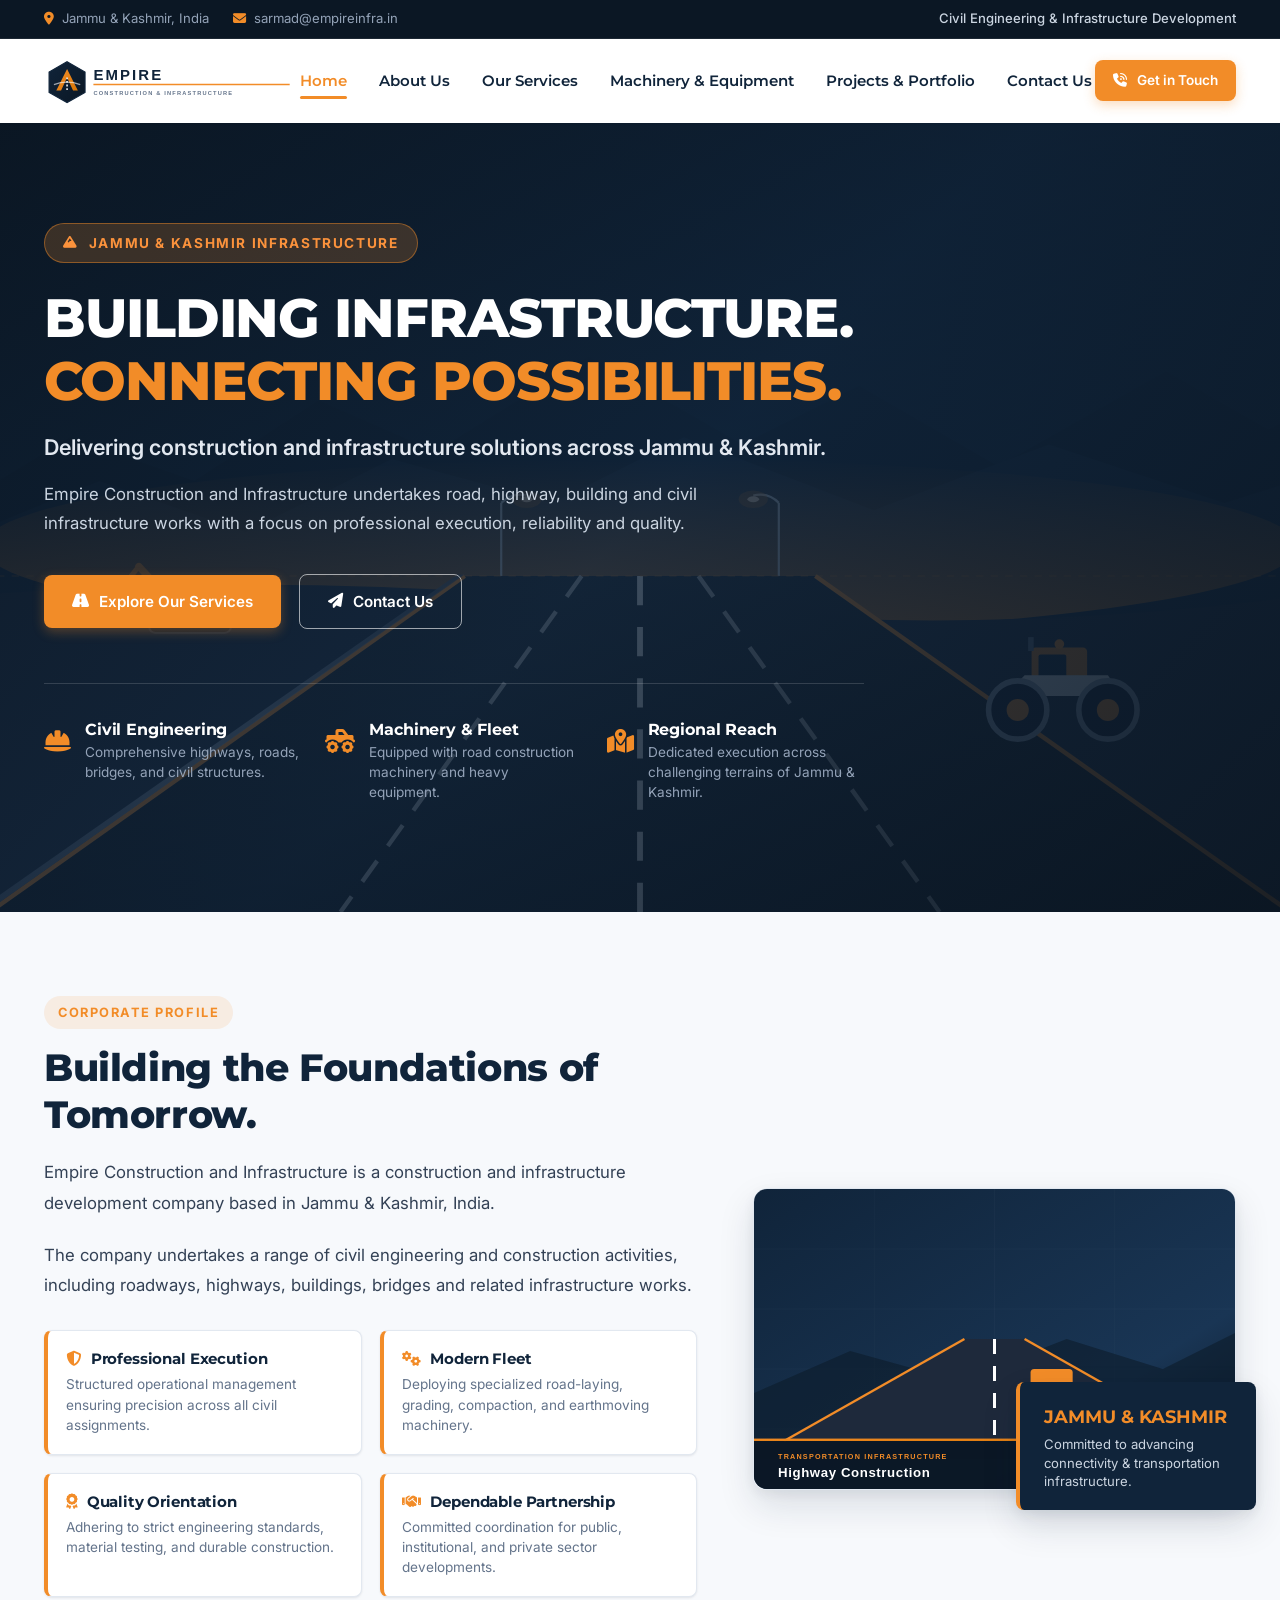
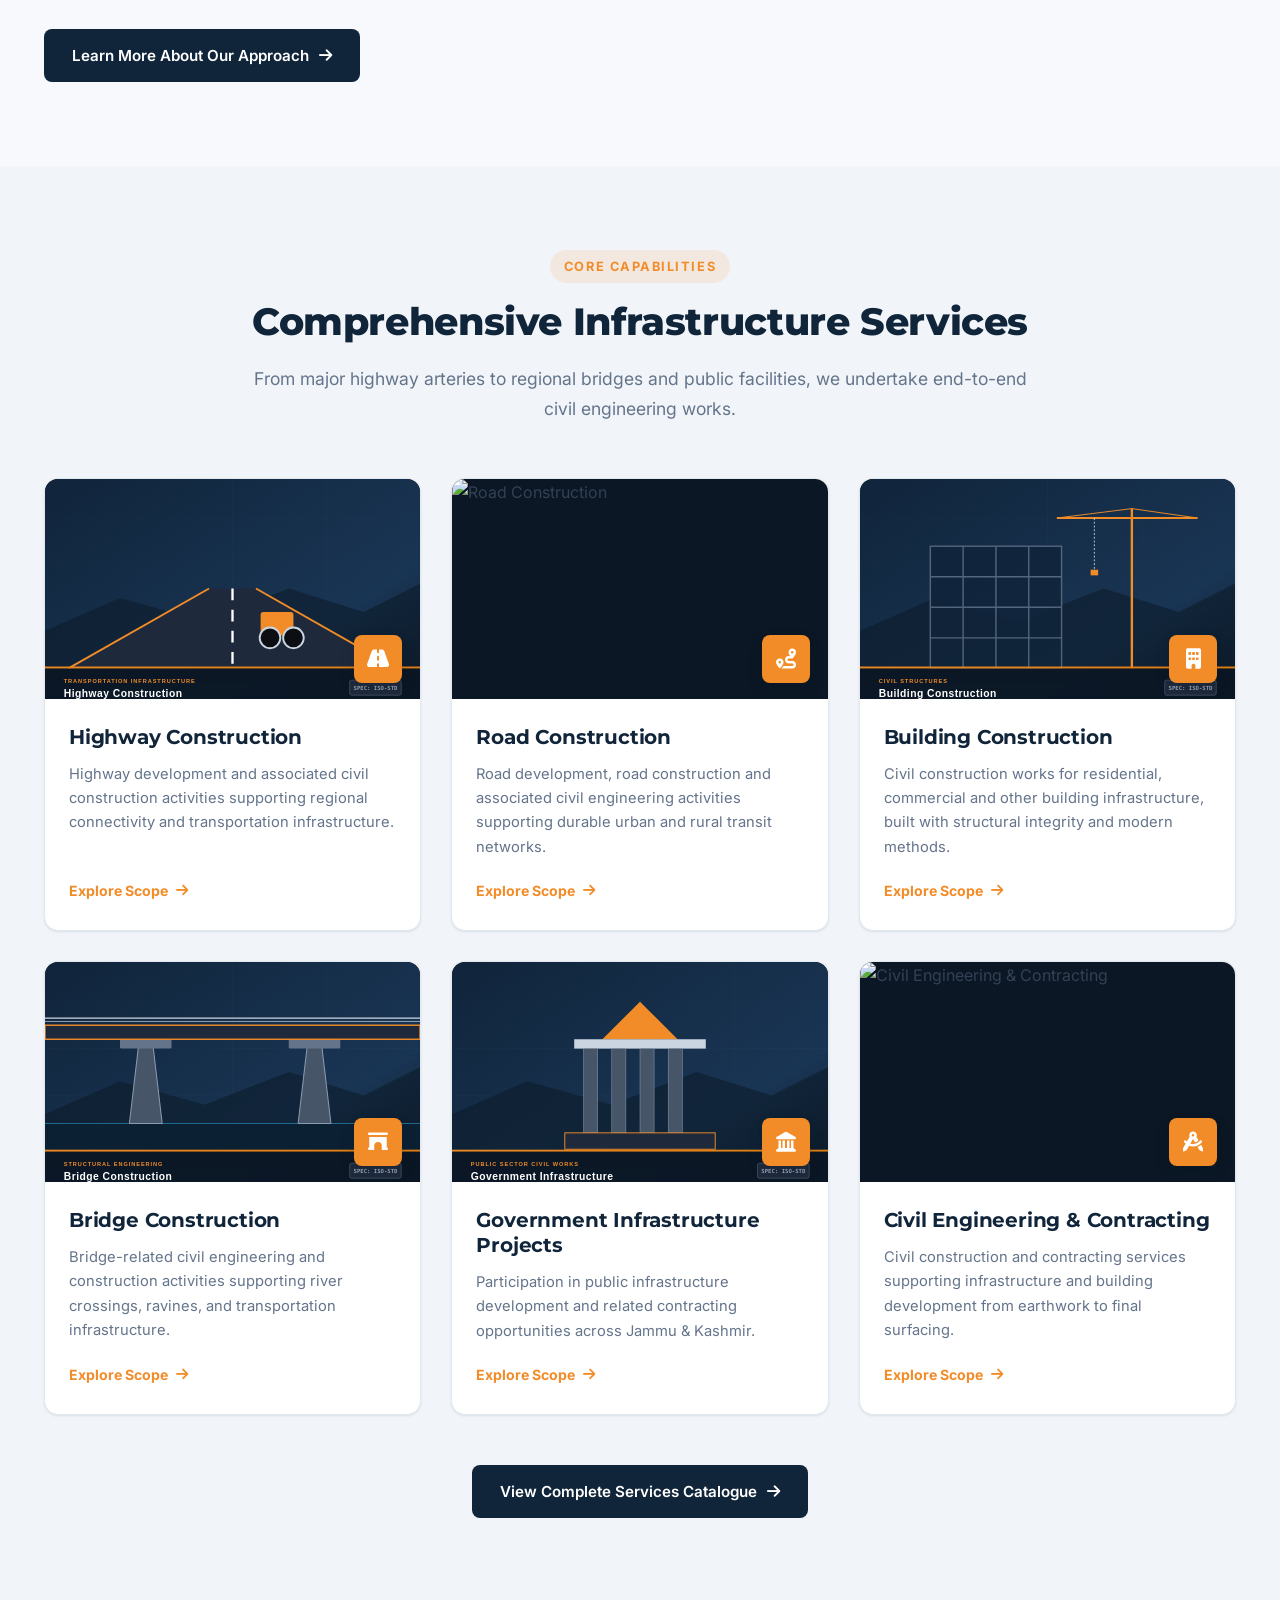
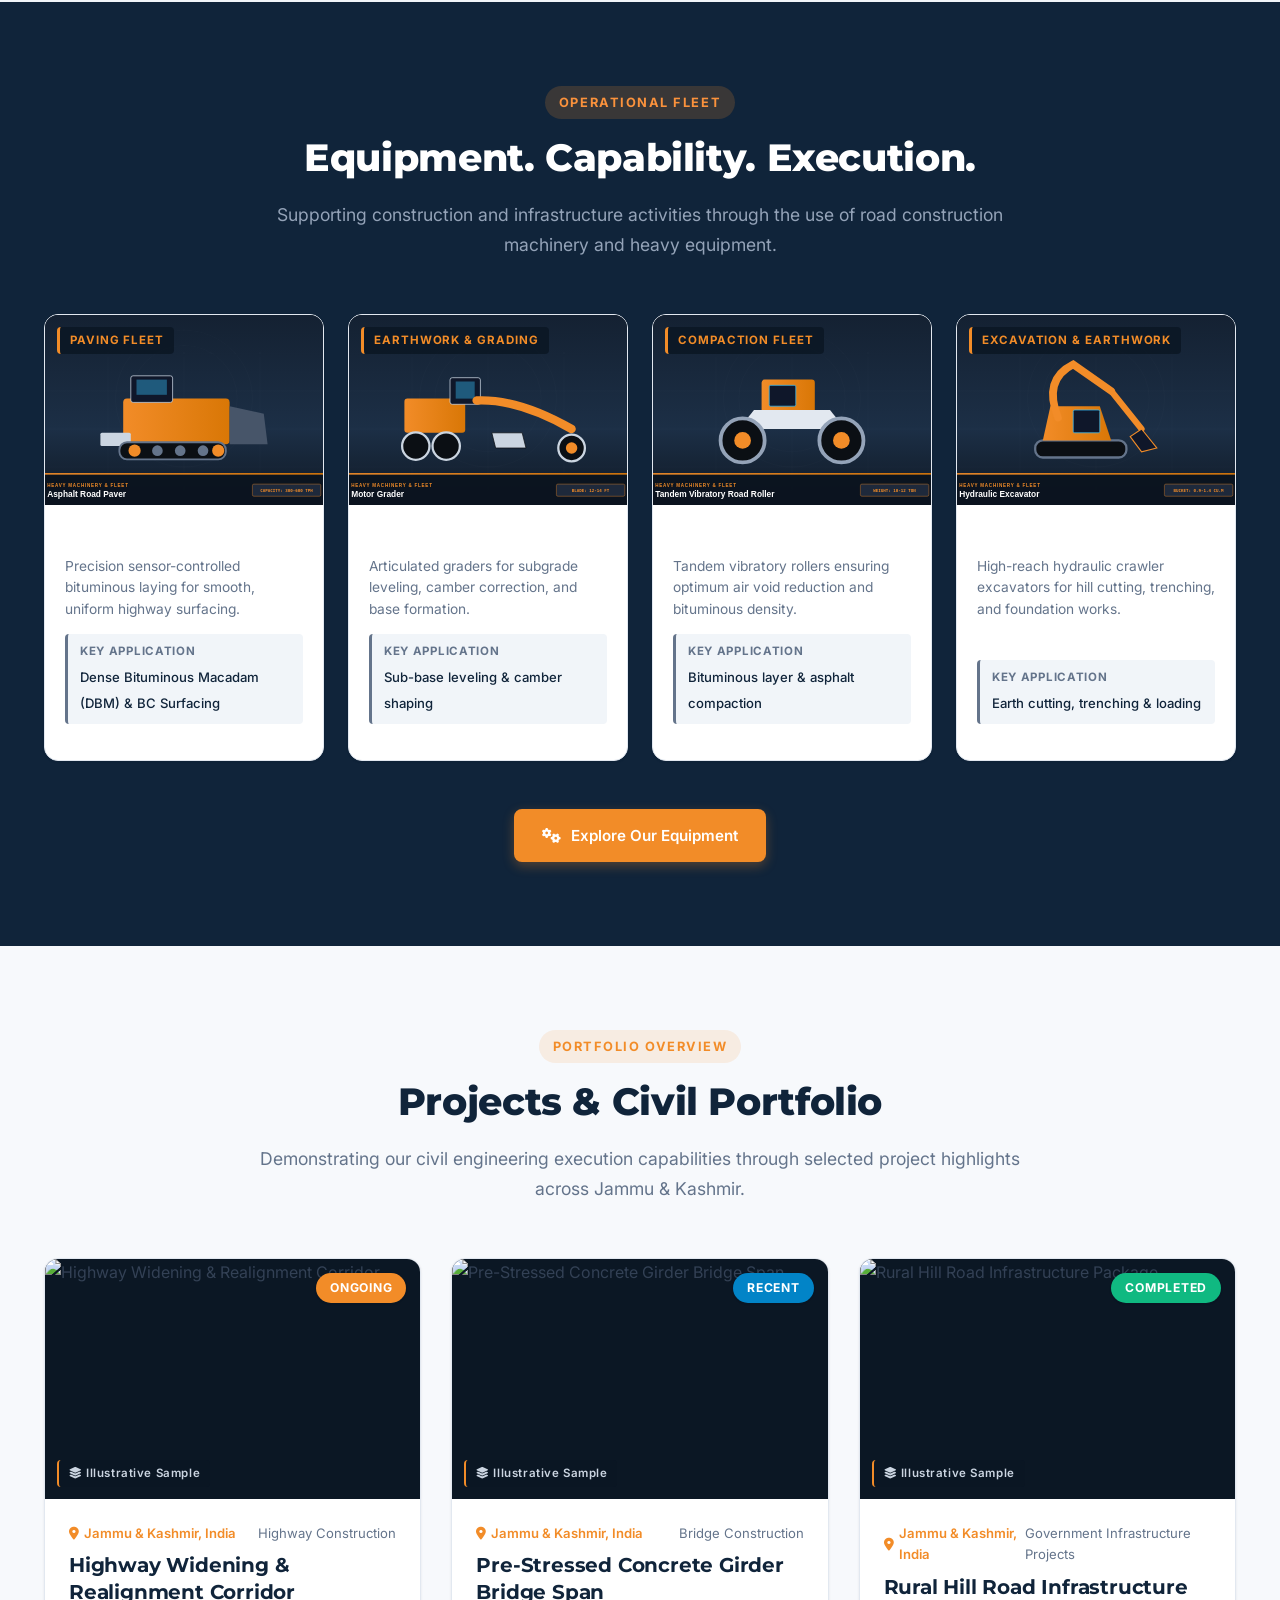
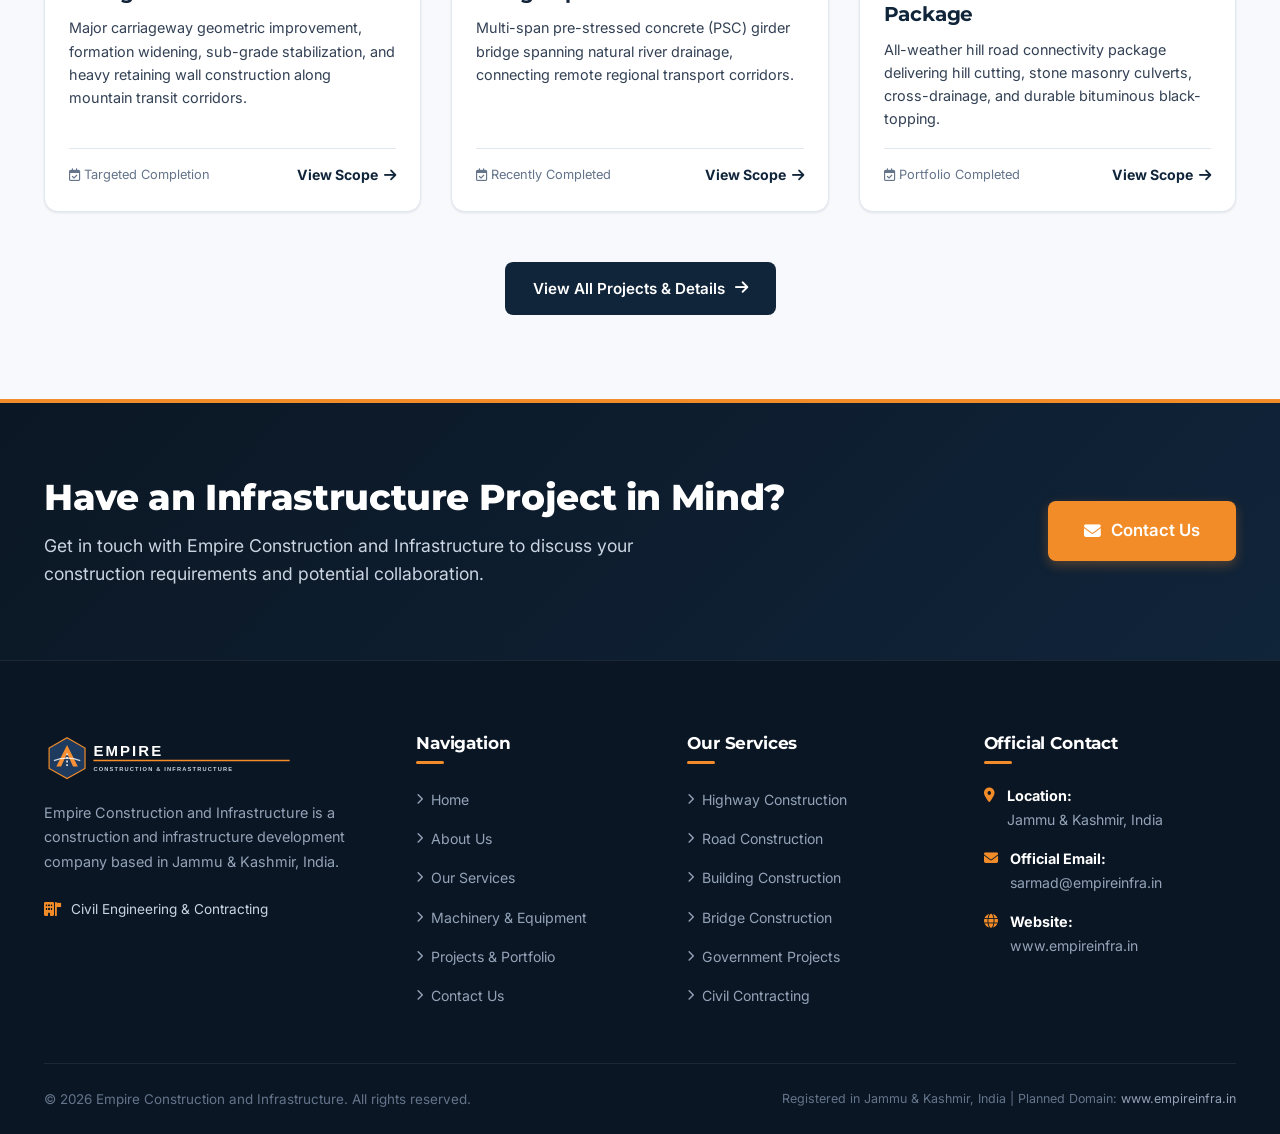
==== index.html @ 5c49844c "Initial commit: Production-ready corporate website for Empire Construction and Infrastructure" ====
<!DOCTYPE html>
<html lang="en">
<head>
  <meta charset="UTF-8">
  <meta name="viewport" content="width=device-width, initial-scale=1.0">
  <meta http-equiv="X-UA-Compatible" content="ie=edge">
  
  <title>Empire Construction and Infrastructure | Jammu &amp; Kashmir, India</title>
  <meta name="description" content="Empire Construction and Infrastructure undertakes road, highway, building, bridge and civil infrastructure works across Jammu & Kashmir with a focus on professional execution, reliability and quality.">
  <meta name="keywords" content="Empire Construction and Infrastructure, highway construction Jammu Kashmir, road construction, bridge construction, heavy equipment, civil engineering India, sarmad@empireinfra.in">
  <meta name="author" content="Empire Construction and Infrastructure">
  <meta name="robots" content="index, follow">

  <!-- Open Graph / Meta -->
  <meta property="og:type" content="website">
  <meta property="og:title" content="Empire Construction and Infrastructure | Building Infrastructure. Connecting Possibilities.">
  <meta property="og:description" content="Delivering construction and infrastructure solutions across Jammu & Kashmir. Highways, roads, bridges, buildings, and civil engineering.">
  <meta property="og:image" content="assets/images/logo/logo-primary.svg">
  <meta property="og:url" content="https://www.empireinfra.in/">

  <!-- Favicon -->
  <link rel="icon" type="image/svg+xml" href="assets/images/logo/favicon.svg">

  <!-- Google Fonts: Inter & Montserrat -->
  <link rel="preconnect" href="https://fonts.googleapis.com">
  <link rel="preconnect" href="https://fonts.gstatic.com" crossorigin>
  <link href="https://fonts.googleapis.com/css2?family=Inter:wght@400;500;600;700&family=Montserrat:wght@600;700;800;900&display=swap" rel="stylesheet">

  <!-- Font Awesome Icons -->
  <link rel="stylesheet" href="https://cdnjs.cloudflare.com/ajax/libs/font-awesome/6.5.1/css/all.min.css" integrity="sha512-DTOQO9RWCH3ppGqcWaEA1BIZOC6xxalwEsw9c2QQeAIftl+Vegovlnee1c9QX4TctnWMn13TZye+giMm8e2LwA==" crossorigin="anonymous" referrerpolicy="no-referrer" />

  <!-- Main Stylesheet -->
  <link rel="stylesheet" href="assets/css/style.css">
</head>
<body>

  <!-- Accessibility Skip Link -->
  <a href="#main-content" class="skip-link">Skip to main content</a>

  <!-- TOP INFORMATION BAR -->
  <div class="top-bar">
    <div class="container top-bar-content">
      <div class="top-bar-info">
        <div class="top-bar-item">
          <i class="fa-solid fa-location-dot"></i>
          <span>Jammu &amp; Kashmir, India</span>
        </div>
        <div class="top-bar-item">
          <i class="fa-solid fa-envelope"></i>
          <a href="mailto:sarmad@empireinfra.in">sarmad@empireinfra.in</a>
        </div>
      </div>
      <div class="top-bar-region">
        <span>Civil Engineering &amp; Infrastructure Development</span>
      </div>
    </div>
  </div>

  <!-- SITE HEADER / STICKY NAVBAR -->
  <header class="site-header">
    <div class="container navbar">
      <!-- Brand Logo -->
      <a href="index.html" class="brand-link" aria-label="Empire Construction and Infrastructure Homepage">
        <img src="assets/images/logo/logo-primary.svg" alt="Empire Construction and Infrastructure Logo" class="brand-logo" width="240" height="48">
      </a>

      <!-- Desktop Navigation Menu -->
      <nav class="nav-links" aria-label="Primary Navigation">
        <a href="index.html" class="nav-link active">Home</a>
        <a href="about.html" class="nav-link">About Us</a>
        <a href="services.html" class="nav-link">Our Services</a>
        <a href="machinery.html" class="nav-link">Machinery &amp; Equipment</a>
        <a href="projects.html" class="nav-link">Projects &amp; Portfolio</a>
        <a href="contact.html" class="nav-link">Contact Us</a>
      </nav>

      <!-- Desktop CTA Button -->
      <div class="nav-cta">
        <a href="contact.html" class="btn btn-primary btn-sm">
          <i class="fa-solid fa-phone-volume"></i> Get in Touch
        </a>
      </div>

      <!-- Mobile Hamburger Button -->
      <button class="mobile-nav-toggle" aria-label="Toggle navigation menu" aria-expanded="false">
        <span></span>
        <span></span>
        <span></span>
      </button>
    </div>
  </header>

  <!-- MOBILE NAVIGATION DRAWER -->
  <div class="mobile-nav-backdrop"></div>
  <aside class="mobile-nav" aria-label="Mobile Navigation">
    <div>
      <div style="margin-bottom: 24px;">
        <img src="assets/images/logo/logo-primary.svg" alt="Empire Construction Logo" style="height: 42px; width: auto;">
      </div>
      <nav class="mobile-nav-links">
        <a href="index.html" class="mobile-nav-link active">Home</a>
        <a href="about.html" class="mobile-nav-link">About Us</a>
        <a href="services.html" class="mobile-nav-link">Our Services</a>
        <a href="machinery.html" class="mobile-nav-link">Machinery &amp; Equipment</a>
        <a href="projects.html" class="mobile-nav-link">Projects &amp; Portfolio</a>
        <a href="contact.html" class="mobile-nav-link">Contact Us</a>
      </nav>
    </div>
    <div>
      <div style="font-size: 0.88rem; color: #64748B; margin-bottom: 16px;">
        <i class="fa-solid fa-location-dot" style="color: #F28C28; margin-right: 6px;"></i> Jammu &amp; Kashmir, India<br>
        <i class="fa-solid fa-envelope" style="color: #F28C28; margin-right: 6px; margin-top: 6px;"></i> <a href="mailto:sarmad@empireinfra.in" style="color: #10243A; font-weight: 600;">sarmad@empireinfra.in</a>
      </div>
      <a href="contact.html" class="btn btn-primary" style="width: 100%;">Contact Us</a>
    </div>
  </aside>

  <!-- MAIN CONTENT AREA -->
  <main id="main-content">

    <!-- HERO SECTION -->
    <section class="hero" aria-label="Introduction Banner">
      <div class="hero-overlay"></div>
      <div class="container">
        <div class="hero-content fade-in-up">
          <div class="hero-badge">
            <i class="fa-solid fa-mountain"></i> Jammu &amp; Kashmir Infrastructure
          </div>
          <h1 class="hero-title">
            BUILDING INFRASTRUCTURE.
            <span>CONNECTING POSSIBILITIES.</span>
          </h1>
          <p class="hero-subheading">
            Delivering construction and infrastructure solutions across Jammu &amp; Kashmir.
          </p>
          <p class="hero-text">
            Empire Construction and Infrastructure undertakes road, highway, building and civil infrastructure works with a focus on professional execution, reliability and quality.
          </p>
          <div class="hero-actions">
            <a href="services.html" class="btn btn-primary">
              <i class="fa-solid fa-road"></i> Explore Our Services
            </a>
            <a href="contact.html" class="btn btn-secondary">
              <i class="fa-solid fa-paper-plane"></i> Contact Us
            </a>
          </div>

          <!-- Hero Highlights Bar -->
          <div class="hero-features">
            <div class="hero-feature-item">
              <div class="hero-feature-icon">
                <i class="fa-solid fa-helmet-safety"></i>
              </div>
              <div class="hero-feature-text">
                <h4>Civil Engineering</h4>
                <p>Comprehensive highways, roads, bridges, and civil structures.</p>
              </div>
            </div>
            <div class="hero-feature-item">
              <div class="hero-feature-icon">
                <i class="fa-solid fa-truck-monster"></i>
              </div>
              <div class="hero-feature-text">
                <h4>Machinery &amp; Fleet</h4>
                <p>Equipped with road construction machinery and heavy equipment.</p>
              </div>
            </div>
            <div class="hero-feature-item">
              <div class="hero-feature-icon">
                <i class="fa-solid fa-map-location-dot"></i>
              </div>
              <div class="hero-feature-text">
                <h4>Regional Reach</h4>
                <p>Dedicated execution across challenging terrains of Jammu &amp; Kashmir.</p>
              </div>
            </div>
          </div>
        </div>
      </div>
    </section>

    <!-- COMPANY INTRODUCTION -->
    <section class="section">
      <div class="container">
        <div class="intro-grid">
          <div class="intro-text-block fade-in-up">
            <span class="badge-tag">Corporate Profile</span>
            <h2 class="section-title">Building the Foundations of Tomorrow.</h2>
            <p>
              Empire Construction and Infrastructure is a construction and infrastructure development company based in Jammu &amp; Kashmir, India.
            </p>
            <p>
              The company undertakes a range of civil engineering and construction activities, including roadways, highways, buildings, bridges and related infrastructure works.
            </p>

            <div class="intro-highlights">
              <div class="intro-highlight-card">
                <h4><i class="fa-solid fa-shield-halved" style="color: #F28C28; margin-right: 6px;"></i> Professional Execution</h4>
                <p>Structured operational management ensuring precision across all civil assignments.</p>
              </div>
              <div class="intro-highlight-card">
                <h4><i class="fa-solid fa-gears" style="color: #F28C28; margin-right: 6px;"></i> Modern Fleet</h4>
                <p>Deploying specialized road-laying, grading, compaction, and earthmoving machinery.</p>
              </div>
              <div class="intro-highlight-card">
                <h4><i class="fa-solid fa-award" style="color: #F28C28; margin-right: 6px;"></i> Quality Orientation</h4>
                <p>Adhering to strict engineering standards, material testing, and durable construction.</p>
              </div>
              <div class="intro-highlight-card">
                <h4><i class="fa-solid fa-handshake" style="color: #F28C28; margin-right: 6px;"></i> Dependable Partnership</h4>
                <p>Committed coordination for public, institutional, and private sector developments.</p>
              </div>
            </div>

            <div style="margin-top: 32px;">
              <a href="about.html" class="btn btn-navy">
                Learn More About Our Approach <i class="fa-solid fa-arrow-right"></i>
              </a>
            </div>
          </div>

          <div class="intro-visual fade-in-up">
            <img src="assets/images/services/highway-construction.svg" alt="Highway Infrastructure Jammu & Kashmir" class="intro-visual-img">
            <div class="intro-badge-float">
              <strong>JAMMU &amp; KASHMIR</strong>
              <span>Committed to advancing connectivity &amp; transportation infrastructure.</span>
            </div>
          </div>
        </div>
      </div>
    </section>

    <!-- CORE SERVICES OVERVIEW -->
    <section class="section section-alt">
      <div class="container">
        <div class="section-header fade-in-up">
          <span class="badge-tag">Core Capabilities</span>
          <h2 class="section-title">Comprehensive Infrastructure Services</h2>
          <p class="section-subtitle">
            From major highway arteries to regional bridges and public facilities, we undertake end-to-end civil engineering works.
          </p>
        </div>

        <div class="services-grid">
          <!-- Service 1: Highway Construction -->
          <article class="service-card fade-in-up">
            <div class="service-card-media">
              <img src="assets/images/services/highway-construction.svg" alt="Highway Construction" loading="lazy">
              <div class="service-card-icon">
                <i class="fa-solid fa-road"></i>
              </div>
            </div>
            <div class="service-card-body">
              <h3 class="service-card-title">Highway Construction</h3>
              <p class="service-card-desc">
                Highway development and associated civil construction activities supporting regional connectivity and transportation infrastructure.
              </p>
              <a href="services.html#highway" class="service-card-link">
                Explore Scope <i class="fa-solid fa-arrow-right"></i>
              </a>
            </div>
          </article>

          <!-- Service 2: Road Construction -->
          <article class="service-card fade-in-up">
            <div class="service-card-media">
              <img src="assets/images/services/road-construction.svg" alt="Road Construction" loading="lazy">
              <div class="service-card-icon">
                <i class="fa-solid fa-route"></i>
              </div>
            </div>
            <div class="service-card-body">
              <h3 class="service-card-title">Road Construction</h3>
              <p class="service-card-desc">
                Road development, road construction and associated civil engineering activities supporting durable urban and rural transit networks.
              </p>
              <a href="services.html#roads" class="service-card-link">
                Explore Scope <i class="fa-solid fa-arrow-right"></i>
              </a>
            </div>
          </article>

          <!-- Service 3: Building Construction -->
          <article class="service-card fade-in-up">
            <div class="service-card-media">
              <img src="assets/images/services/building-construction.svg" alt="Building Construction" loading="lazy">
              <div class="service-card-icon">
                <i class="fa-solid fa-building"></i>
              </div>
            </div>
            <div class="service-card-body">
              <h3 class="service-card-title">Building Construction</h3>
              <p class="service-card-desc">
                Civil construction works for residential, commercial and other building infrastructure, built with structural integrity and modern methods.
              </p>
              <a href="services.html#building" class="service-card-link">
                Explore Scope <i class="fa-solid fa-arrow-right"></i>
              </a>
            </div>
          </article>

          <!-- Service 4: Bridge Construction -->
          <article class="service-card fade-in-up">
            <div class="service-card-media">
              <img src="assets/images/services/bridge-construction.svg" alt="Bridge Construction" loading="lazy">
              <div class="service-card-icon">
                <i class="fa-solid fa-archway"></i>
              </div>
            </div>
            <div class="service-card-body">
              <h3 class="service-card-title">Bridge Construction</h3>
              <p class="service-card-desc">
                Bridge-related civil engineering and construction activities supporting river crossings, ravines, and transportation infrastructure.
              </p>
              <a href="services.html#bridge" class="service-card-link">
                Explore Scope <i class="fa-solid fa-arrow-right"></i>
              </a>
            </div>
          </article>

          <!-- Service 5: Government Infrastructure Projects -->
          <article class="service-card fade-in-up">
            <div class="service-card-media">
              <img src="assets/images/services/govt-infrastructure.svg" alt="Government Infrastructure Projects" loading="lazy">
              <div class="service-card-icon">
                <i class="fa-solid fa-landmark"></i>
              </div>
            </div>
            <div class="service-card-body">
              <h3 class="service-card-title">Government Infrastructure Projects</h3>
              <p class="service-card-desc">
                Participation in public infrastructure development and related contracting opportunities across Jammu &amp; Kashmir.
              </p>
              <a href="services.html#govt" class="service-card-link">
                Explore Scope <i class="fa-solid fa-arrow-right"></i>
              </a>
            </div>
          </article>

          <!-- Service 6: Civil Engineering & Contracting -->
          <article class="service-card fade-in-up">
            <div class="service-card-media">
              <img src="assets/images/services/civil-contracting.svg" alt="Civil Engineering & Contracting" loading="lazy">
              <div class="service-card-icon">
                <i class="fa-solid fa-compass-drafting"></i>
              </div>
            </div>
            <div class="service-card-body">
              <h3 class="service-card-title">Civil Engineering &amp; Contracting</h3>
              <p class="service-card-desc">
                Civil construction and contracting services supporting infrastructure and building development from earthwork to final surfacing.
              </p>
              <a href="services.html#contracting" class="service-card-link">
                Explore Scope <i class="fa-solid fa-arrow-right"></i>
              </a>
            </div>
          </article>
        </div>

        <div style="text-align: center; margin-top: 50px;" class="fade-in-up">
          <a href="services.html" class="btn btn-navy">
            View Complete Services Catalogue <i class="fa-solid fa-arrow-right"></i>
          </a>
        </div>
      </div>
    </section>

    <!-- MACHINERY HIGHLIGHT -->
    <section class="section section-dark">
      <div class="container">
        <div class="section-header fade-in-up">
          <span class="badge-tag">Operational Fleet</span>
          <h2 class="section-title">Equipment. Capability. Execution.</h2>
          <p class="section-subtitle">
            Supporting construction and infrastructure activities through the use of road construction machinery and heavy equipment.
          </p>
        </div>

        <div class="machinery-grid">
          <!-- Item 1: Pavers -->
          <div class="machinery-card fade-in-up">
            <div class="machinery-card-media">
              <img src="assets/images/machinery/asphalt-paver.svg" alt="Asphalt Road Paver" loading="lazy">
              <span class="machinery-card-tag">Paving Fleet</span>
            </div>
            <div class="machinery-card-body">
              <h3 class="machinery-card-title">Asphalt Road Pavers</h3>
              <p class="machinery-card-desc">Precision sensor-controlled bituminous laying for smooth, uniform highway surfacing.</p>
              <div class="machinery-card-purpose">
                <small>Key Application</small>
                <span>Dense Bituminous Macadam (DBM) &amp; BC Surfacing</span>
              </div>
            </div>
          </div>

          <!-- Item 2: Motor Graders -->
          <div class="machinery-card fade-in-up">
            <div class="machinery-card-media">
              <img src="assets/images/machinery/motor-grader.svg" alt="Motor Grader" loading="lazy">
              <span class="machinery-card-tag">Earthwork &amp; Grading</span>
            </div>
            <div class="machinery-card-body">
              <h3 class="machinery-card-title">Motor Graders</h3>
              <p class="machinery-card-desc">Articulated graders for subgrade leveling, camber correction, and base formation.</p>
              <div class="machinery-card-purpose">
                <small>Key Application</small>
                <span>Sub-base leveling &amp; camber shaping</span>
              </div>
            </div>
          </div>

          <!-- Item 3: Road Rollers -->
          <div class="machinery-card fade-in-up">
            <div class="machinery-card-media">
              <img src="assets/images/machinery/road-roller.svg" alt="Road Roller" loading="lazy">
              <span class="machinery-card-tag">Compaction Fleet</span>
            </div>
            <div class="machinery-card-body">
              <h3 class="machinery-card-title">Road Rollers</h3>
              <p class="machinery-card-desc">Tandem vibratory rollers ensuring optimum air void reduction and bituminous density.</p>
              <div class="machinery-card-purpose">
                <small>Key Application</small>
                <span>Bituminous layer &amp; asphalt compaction</span>
              </div>
            </div>
          </div>

          <!-- Item 4: Excavators -->
          <div class="machinery-card fade-in-up">
            <div class="machinery-card-media">
              <img src="assets/images/machinery/excavator.svg" alt="Hydraulic Excavator" loading="lazy">
              <span class="machinery-card-tag">Excavation &amp; Earthwork</span>
            </div>
            <div class="machinery-card-body">
              <h3 class="machinery-card-title">Excavators</h3>
              <p class="machinery-card-desc">High-reach hydraulic crawler excavators for hill cutting, trenching, and foundation works.</p>
              <div class="machinery-card-purpose">
                <small>Key Application</small>
                <span>Earth cutting, trenching &amp; loading</span>
              </div>
            </div>
          </div>
        </div>

        <div style="text-align: center; margin-top: 48px;" class="fade-in-up">
          <a href="machinery.html" class="btn btn-primary">
            <i class="fa-solid fa-gears"></i> Explore Our Equipment
          </a>
        </div>
      </div>
    </section>

    <!-- PROJECTS HIGHLIGHT -->
    <section class="section">
      <div class="container">
        <div class="section-header fade-in-up">
          <span class="badge-tag">Portfolio Overview</span>
          <h2 class="section-title">Projects &amp; Civil Portfolio</h2>
          <p class="section-subtitle">
            Demonstrating our civil engineering execution capabilities through selected project highlights across Jammu &amp; Kashmir.
          </p>
        </div>

        <!-- Rendered via JS from projects-data.js -->
        <div id="homeProjectsGrid" class="projects-grid">
          <!-- Fallback static items will be hydrated automatically -->
        </div>

        <div style="text-align: center; margin-top: 50px;" class="fade-in-up">
          <a href="projects.html" class="btn btn-navy">
            View All Projects &amp; Details <i class="fa-solid fa-arrow-right"></i>
          </a>
        </div>
      </div>
    </section>

    <!-- CONTACT CALL TO ACTION -->
    <section class="cta-banner" aria-label="Contact Call to Action">
      <div class="container">
        <div class="cta-banner-content fade-in-up">
          <div class="cta-banner-text">
            <h2>Have an Infrastructure Project in Mind?</h2>
            <p>
              Get in touch with Empire Construction and Infrastructure to discuss your construction requirements and potential collaboration.
            </p>
          </div>
          <div class="cta-banner-actions">
            <a href="contact.html" class="btn btn-primary" style="font-size: 1.05rem; padding: 16px 36px;">
              <i class="fa-solid fa-envelope"></i> Contact Us
            </a>
          </div>
        </div>
      </div>
    </section>

  </main>

  <!-- PROJECT MODAL CONTAINER -->
  <div id="projectModal" class="modal-overlay" role="dialog" aria-hidden="true"></div>

  <!-- SITE FOOTER -->
  <footer class="site-footer">
    <div class="container">
      <div class="footer-top">
        <!-- Brand Info -->
        <div class="footer-brand">
          <a href="index.html">
            <img src="assets/images/logo/logo-light.svg" alt="Empire Construction Logo" class="brand-logo" width="240" height="48">
          </a>
          <p>
            Empire Construction and Infrastructure is a construction and infrastructure development company based in Jammu &amp; Kashmir, India.
          </p>
          <div style="font-size: 0.85rem; color: #CBD5E1;">
            <i class="fa-solid fa-building-flag" style="color: #F28C28; margin-right: 6px;"></i> Civil Engineering &amp; Contracting
          </div>
        </div>

        <!-- Quick Navigation -->
        <div class="footer-col">
          <h4>Navigation</h4>
          <ul class="footer-links">
            <li><a href="index.html" class="footer-link"><i class="fa-solid fa-chevron-right" style="font-size: 0.7rem;"></i> Home</a></li>
            <li><a href="about.html" class="footer-link"><i class="fa-solid fa-chevron-right" style="font-size: 0.7rem;"></i> About Us</a></li>
            <li><a href="services.html" class="footer-link"><i class="fa-solid fa-chevron-right" style="font-size: 0.7rem;"></i> Our Services</a></li>
            <li><a href="machinery.html" class="footer-link"><i class="fa-solid fa-chevron-right" style="font-size: 0.7rem;"></i> Machinery &amp; Equipment</a></li>
            <li><a href="projects.html" class="footer-link"><i class="fa-solid fa-chevron-right" style="font-size: 0.7rem;"></i> Projects &amp; Portfolio</a></li>
            <li><a href="contact.html" class="footer-link"><i class="fa-solid fa-chevron-right" style="font-size: 0.7rem;"></i> Contact Us</a></li>
          </ul>
        </div>

        <!-- Services Links -->
        <div class="footer-col">
          <h4>Our Services</h4>
          <ul class="footer-links">
            <li><a href="services.html#highway" class="footer-link"><i class="fa-solid fa-chevron-right" style="font-size: 0.7rem;"></i> Highway Construction</a></li>
            <li><a href="services.html#roads" class="footer-link"><i class="fa-solid fa-chevron-right" style="font-size: 0.7rem;"></i> Road Construction</a></li>
            <li><a href="services.html#building" class="footer-link"><i class="fa-solid fa-chevron-right" style="font-size: 0.7rem;"></i> Building Construction</a></li>
            <li><a href="services.html#bridge" class="footer-link"><i class="fa-solid fa-chevron-right" style="font-size: 0.7rem;"></i> Bridge Construction</a></li>
            <li><a href="services.html#govt" class="footer-link"><i class="fa-solid fa-chevron-right" style="font-size: 0.7rem;"></i> Government Projects</a></li>
            <li><a href="services.html#contracting" class="footer-link"><i class="fa-solid fa-chevron-right" style="font-size: 0.7rem;"></i> Civil Contracting</a></li>
          </ul>
        </div>

        <!-- Contact Information -->
        <div class="footer-col">
          <h4>Official Contact</h4>
          <div class="footer-contact-item">
            <i class="fa-solid fa-location-dot"></i>
            <div>
              <strong style="display: block; color: #fff; font-size: 0.9rem;">Location:</strong>
              <span>Jammu &amp; Kashmir, India</span>
            </div>
          </div>
          <div class="footer-contact-item">
            <i class="fa-solid fa-envelope"></i>
            <div>
              <strong style="display: block; color: #fff; font-size: 0.9rem;">Official Email:</strong>
              <a href="mailto:sarmad@empireinfra.in">sarmad@empireinfra.in</a>
            </div>
          </div>
          <div class="footer-contact-item">
            <i class="fa-solid fa-globe"></i>
            <div>
              <strong style="display: block; color: #fff; font-size: 0.9rem;">Website:</strong>
              <span>www.empireinfra.in</span>
            </div>
          </div>
        </div>
      </div>

      <div class="footer-bottom">
        <div>
          &copy; <span class="current-year">2026</span> Empire Construction and Infrastructure. All rights reserved.
        </div>
        <div style="font-size: 0.78rem; color: #64748B;">
          Registered in Jammu &amp; Kashmir, India | Planned Domain: <a href="https://www.empireinfra.in">www.empireinfra.in</a>
        </div>
      </div>
    </div>
  </footer>

  <!-- Scripts -->
  <script src="assets/js/projects-data.js"></script>
  <script src="assets/js/main.js"></script>
</body>
</html>
---- assets/css/style.css ----
/* ==========================================================================
   EMPIRE CONSTRUCTION AND INFRASTRUCTURE - CORPORATE STYLESHEET
   Jammu & Kashmir, India | Official: sarmad@empireinfra.in | www.empireinfra.in
   ========================================================================== */

/* --- ROOT VARIABLES --- */
:root {
  --primary: #10243A;
  --primary-dark: #0B1724;
  --primary-light: #1E3A5F;
  --accent: #F28C28;
  --accent-hover: #D97706;
  --accent-glow: rgba(242, 140, 40, 0.2);
  --accent-soft: rgba(242, 140, 40, 0.12);
  --white: #FFFFFF;
  --supporting: #64748B;
  --text-primary: #0F172A;
  --text-secondary: #334155;
  --text-muted: #64748B;
  --text-light: #94A3B8;
  --bg-body: #F7F9FC;
  --bg-card: #FFFFFF;
  --bg-alt: #F1F5F9;
  --bg-dark: #10243A;
  --bg-darker: #0A1624;
  --border-light: #E2E8F0;
  --border-dark: #1E3A5F;
  --font-heading: 'Montserrat', -apple-system, BlinkMacSystemFont, 'Segoe UI', Roboto, sans-serif;
  --font-body: 'Inter', -apple-system, BlinkMacSystemFont, 'Segoe UI', Roboto, sans-serif;
  --radius-sm: 4px;
  --radius-md: 8px;
  --radius-lg: 14px;
  --radius-xl: 20px;
  --shadow-sm: 0 1px 3px rgba(16, 36, 58, 0.06), 0 1px 2px rgba(16, 36, 58, 0.04);
  --shadow-md: 0 6px 18px rgba(16, 36, 58, 0.08), 0 2px 6px rgba(16, 36, 58, 0.04);
  --shadow-lg: 0 16px 36px rgba(16, 36, 58, 0.12), 0 4px 12px rgba(16, 36, 58, 0.06);
  --shadow-glow: 0 0 25px rgba(242, 140, 40, 0.25);
  --transition: all 0.28s cubic-bezier(0.16, 1, 0.3, 1);
  --container-width: 1240px;
  --header-height: 84px;
}

/* --- RESET & BASE STYLES --- */
*, *::before, *::after {
  box-sizing: border-box;
  margin: 0;
  padding: 0;
}

html {
  font-size: 16px;
  scroll-behavior: smooth;
  -webkit-text-size-adjust: 100%;
}

body {
  font-family: var(--font-body);
  color: var(--text-secondary);
  background-color: var(--bg-body);
  line-height: 1.65;
  font-weight: 400;
  min-height: 100vh;
  display: flex;
  flex-direction: column;
  overflow-x: hidden;
  -webkit-font-smoothing: antialiased;
}

img, svg {
  max-width: 100%;
  height: auto;
  display: block;
}

a {
  color: inherit;
  text-decoration: none;
  transition: var(--transition);
}

button, input, select, textarea {
  font: inherit;
  color: inherit;
}

button {
  background: none;
  border: none;
  cursor: pointer;
}

ul, ol {
  list-style: none;
}

/* --- ACCESSIBILITY SKIP LINK --- */
.skip-link {
  position: absolute;
  top: -60px;
  left: 20px;
  background: var(--accent);
  color: var(--white);
  padding: 10px 18px;
  font-weight: 600;
  border-radius: var(--radius-sm);
  z-index: 9999;
  transition: top 0.2s ease;
}
.skip-link:focus {
  top: 15px;
}

/* --- LAYOUT UTILITIES --- */
.container {
  width: 100%;
  max-width: var(--container-width);
  margin-left: auto;
  margin-right: auto;
  padding-left: 24px;
  padding-right: 24px;
}

.section {
  padding: 84px 0;
  position: relative;
}

.section-sm {
  padding: 56px 0;
}

.section-dark {
  background-color: var(--bg-dark);
  color: var(--white);
}

.section-alt {
  background-color: var(--bg-alt);
}

/* --- TYPOGRAPHY --- */
h1, h2, h3, h4, h5, h6 {
  font-family: var(--font-heading);
  color: var(--primary);
  line-height: 1.25;
  font-weight: 700;
  letter-spacing: -0.01em;
}

.section-dark h1,
.section-dark h2,
.section-dark h3,
.section-dark h4 {
  color: var(--white);
}

.section-header {
  text-align: center;
  max-width: 780px;
  margin: 0 auto 54px;
}

.section-header.text-left {
  text-align: left;
  margin-left: 0;
}

.badge-tag {
  display: inline-flex;
  align-items: center;
  gap: 8px;
  font-size: 0.8rem;
  font-weight: 700;
  letter-spacing: 0.12em;
  text-transform: uppercase;
  color: var(--accent);
  background: var(--accent-soft);
  padding: 6px 14px;
  border-radius: 50px;
  margin-bottom: 16px;
}

.section-dark .badge-tag {
  background: rgba(242, 140, 40, 0.18);
  color: #FB923C;
}

.section-title {
  font-size: 2.35rem;
  font-weight: 800;
  margin-bottom: 18px;
  color: var(--primary);
}

.section-dark .section-title {
  color: var(--white);
}

.section-subtitle {
  font-size: 1.1rem;
  color: var(--text-muted);
  line-height: 1.7;
}

.section-dark .section-subtitle {
  color: var(--text-light);
}

/* --- BUTTONS --- */
.btn {
  display: inline-flex;
  align-items: center;
  justify-content: center;
  gap: 10px;
  padding: 14px 28px;
  font-size: 0.95rem;
  font-weight: 600;
  border-radius: var(--radius-md);
  transition: var(--transition);
  text-align: center;
  white-space: nowrap;
}

.btn-primary {
  background-color: var(--accent);
  color: var(--white);
  box-shadow: 0 4px 12px rgba(242, 140, 40, 0.3);
}

.btn-primary:hover {
  background-color: var(--accent-hover);
  transform: translateY(-2px);
  box-shadow: 0 8px 20px rgba(242, 140, 40, 0.4);
}

.btn-secondary {
  background-color: transparent;
  color: var(--white);
  border: 1.5px solid rgba(255, 255, 255, 0.6);
}

.btn-secondary:hover {
  background-color: var(--white);
  color: var(--primary);
  border-color: var(--white);
  transform: translateY(-2px);
}

.btn-navy {
  background-color: var(--primary);
  color: var(--white);
}

.btn-navy:hover {
  background-color: var(--primary-light);
  transform: translateY(-2px);
  box-shadow: var(--shadow-md);
}

.btn-outline-navy {
  background-color: transparent;
  color: var(--primary);
  border: 1.5px solid var(--primary);
}

.btn-outline-navy:hover {
  background-color: var(--primary);
  color: var(--white);
  transform: translateY(-2px);
}

.btn-sm {
  padding: 9px 18px;
  font-size: 0.85rem;
}

/* --- HEADER & NAVIGATION --- */
.site-header {
  position: sticky;
  top: 0;
  left: 0;
  width: 100%;
  background: var(--white);
  box-shadow: var(--shadow-sm);
  z-index: 1000;
  transition: var(--transition);
}

.site-header.scrolled {
  box-shadow: var(--shadow-md);
  background: rgba(255, 255, 255, 0.98);
  backdrop-filter: blur(10px);
}

/* Top Mini Bar */
.top-bar {
  background: var(--primary-dark);
  color: var(--text-light);
  font-size: 0.82rem;
  padding: 8px 0;
  border-bottom: 1px solid rgba(255, 255, 255, 0.08);
}

.top-bar-content {
  display: flex;
  align-items: center;
  justify-content: space-between;
}

.top-bar-info {
  display: flex;
  align-items: center;
  gap: 24px;
}

.top-bar-item {
  display: inline-flex;
  align-items: center;
  gap: 8px;
}

.top-bar-item i {
  color: var(--accent);
}

.top-bar-item a:hover {
  color: var(--white);
}

.top-bar-region {
  font-weight: 500;
  color: #CBD5E1;
}

/* Main Nav Bar */
.navbar {
  height: var(--header-height);
  display: flex;
  align-items: center;
  justify-content: space-between;
}

.brand-link {
  display: flex;
  align-items: center;
  gap: 12px;
}

.brand-logo {
  height: 48px;
  width: auto;
  max-width: 260px;
  object-fit: contain;
  transition: var(--transition);
}

.nav-links {
  display: flex;
  align-items: center;
  gap: 32px;
}

.nav-link {
  font-family: var(--font-heading);
  font-size: 0.92rem;
  font-weight: 600;
  color: var(--primary);
  position: relative;
  padding: 6px 0;
  transition: var(--transition);
}

.nav-link::after {
  content: '';
  position: absolute;
  bottom: 0;
  left: 0;
  width: 0;
  height: 2.5px;
  background-color: var(--accent);
  transition: width 0.25s ease;
  border-radius: 2px;
}

.nav-link:hover,
.nav-link.active {
  color: var(--accent);
}

.nav-link.active::after,
.nav-link:hover::after {
  width: 100%;
}

.nav-cta {
  display: flex;
  align-items: center;
}

/* Mobile Toggle */
.mobile-nav-toggle {
  display: none;
  flex-direction: column;
  justify-content: space-between;
  width: 28px;
  height: 20px;
  cursor: pointer;
  z-index: 1002;
}

.mobile-nav-toggle span {
  display: block;
  height: 3px;
  width: 100%;
  background-color: var(--primary);
  border-radius: 2px;
  transition: var(--transition);
}

.mobile-nav-toggle.open span:nth-child(1) {
  transform: translateY(8.5px) rotate(45deg);
}
.mobile-nav-toggle.open span:nth-child(2) {
  opacity: 0;
}
.mobile-nav-toggle.open span:nth-child(3) {
  transform: translateY(-8.5px) rotate(-45deg);
}

/* Mobile Nav Drawer */
.mobile-nav {
  position: fixed;
  top: 0;
  right: -100%;
  width: 82%;
  max-width: 380px;
  height: 100vh;
  background: var(--white);
  box-shadow: -8px 0 30px rgba(16, 36, 58, 0.2);
  padding: 100px 32px 40px;
  display: flex;
  flex-direction: column;
  justify-content: space-between;
  transition: right 0.35s cubic-bezier(0.16, 1, 0.3, 1);
  z-index: 1001;
}

.mobile-nav.open {
  right: 0;
}

.mobile-nav-backdrop {
  position: fixed;
  top: 0;
  left: 0;
  width: 100%;
  height: 100vh;
  background: rgba(11, 23, 36, 0.6);
  backdrop-filter: blur(4px);
  z-index: 1000;
  opacity: 0;
  pointer-events: none;
  transition: opacity 0.3s ease;
}

.mobile-nav-backdrop.open {
  opacity: 1;
  pointer-events: auto;
}

.mobile-nav-links {
  display: flex;
  flex-direction: column;
  gap: 20px;
}

.mobile-nav-link {
  font-family: var(--font-heading);
  font-size: 1.15rem;
  font-weight: 700;
  color: var(--primary);
  padding-bottom: 8px;
  border-bottom: 1px solid var(--border-light);
}

.mobile-nav-link.active,
.mobile-nav-link:hover {
  color: var(--accent);
}

/* --- HERO SECTION --- */
.hero {
  position: relative;
  min-height: 86vh;
  display: flex;
  align-items: center;
  background-color: var(--primary-dark);
  background-image: url('../images/hero/hero-bg.svg');
  background-size: cover;
  background-position: center;
  background-repeat: no-repeat;
  color: var(--white);
  padding: 100px 0 110px;
  overflow: hidden;
}

.hero-overlay {
  position: absolute;
  top: 0;
  left: 0;
  width: 100%;
  height: 100%;
  background: linear-gradient(135deg, rgba(11, 23, 36, 0.88) 0%, rgba(16, 36, 58, 0.78) 50%, rgba(11, 23, 36, 0.92) 100%);
  z-index: 1;
}

.hero .container {
  position: relative;
  z-index: 2;
}

.hero-content {
  max-width: 820px;
}

.hero-badge {
  display: inline-flex;
  align-items: center;
  gap: 10px;
  background: rgba(242, 140, 40, 0.2);
  border: 1px solid rgba(242, 140, 40, 0.45);
  color: #FB923C;
  font-size: 0.85rem;
  font-weight: 700;
  letter-spacing: 0.12em;
  text-transform: uppercase;
  padding: 8px 18px;
  border-radius: 50px;
  margin-bottom: 24px;
}

.hero-title {
  font-size: 3.4rem;
  font-weight: 800;
  color: var(--white);
  line-height: 1.15;
  letter-spacing: -0.02em;
  margin-bottom: 20px;
  text-transform: uppercase;
}

.hero-title span {
  color: var(--accent);
  display: block;
}

.hero-subheading {
  font-size: 1.35rem;
  font-weight: 600;
  color: #E2E8F0;
  margin-bottom: 18px;
  line-height: 1.4;
}

.hero-text {
  font-size: 1.05rem;
  color: #CBD5E1;
  line-height: 1.7;
  margin-bottom: 36px;
  max-width: 680px;
}

.hero-actions {
  display: flex;
  align-items: center;
  gap: 18px;
  flex-wrap: wrap;
}

/* Hero Key Indicators Bar */
.hero-features {
  display: grid;
  grid-template-columns: repeat(3, 1fr);
  gap: 24px;
  margin-top: 54px;
  padding-top: 36px;
  border-top: 1px solid rgba(255, 255, 255, 0.15);
}

.hero-feature-item {
  display: flex;
  align-items: flex-start;
  gap: 14px;
}

.hero-feature-icon {
  font-size: 1.5rem;
  color: var(--accent);
  margin-top: 2px;
}

.hero-feature-text h4 {
  font-size: 0.98rem;
  font-weight: 700;
  color: var(--white);
  margin-bottom: 4px;
}

.hero-feature-text p {
  font-size: 0.85rem;
  color: #94A3B8;
  line-height: 1.45;
}

/* --- PAGE BANNER (For Inner Pages) --- */
.page-banner {
  background-color: var(--primary);
  background-image: linear-gradient(135deg, rgba(11, 23, 36, 0.95), rgba(16, 36, 58, 0.9)), url('../images/hero/hero-bg.svg');
  background-size: cover;
  background-position: center;
  color: var(--white);
  padding: 72px 0 64px;
  position: relative;
  border-bottom: 3px solid var(--accent);
}

.page-banner-content {
  max-width: 820px;
}

.page-banner-title {
  font-size: 2.75rem;
  font-weight: 800;
  color: var(--white);
  margin-bottom: 12px;
}

.breadcrumbs {
  display: flex;
  align-items: center;
  gap: 8px;
  font-size: 0.85rem;
  color: var(--text-light);
  margin-bottom: 16px;
}

.breadcrumbs a:hover {
  color: var(--accent);
}

.breadcrumbs span {
  color: var(--accent);
}

/* --- COMPANY INTRO SECTION --- */
.intro-grid {
  display: grid;
  grid-template-columns: 1.15fr 0.85fr;
  gap: 56px;
  align-items: center;
}

.intro-text-block p {
  font-size: 1.05rem;
  color: var(--text-secondary);
  line-height: 1.8;
  margin-bottom: 22px;
}

.intro-highlights {
  display: grid;
  grid-template-columns: repeat(2, 1fr);
  gap: 18px;
  margin-top: 30px;
}

.intro-highlight-card {
  background: var(--white);
  border: 1px solid var(--border-light);
  border-left: 4px solid var(--accent);
  padding: 18px;
  border-radius: var(--radius-md);
  box-shadow: var(--shadow-sm);
}

.intro-highlight-card h4 {
  font-size: 0.95rem;
  font-weight: 700;
  margin-bottom: 6px;
  color: var(--primary);
}

.intro-highlight-card p {
  font-size: 0.85rem;
  color: var(--text-muted);
  line-height: 1.5;
  margin-bottom: 0;
}

.intro-visual {
  position: relative;
}

.intro-visual-img {
  width: 100%;
  border-radius: var(--radius-lg);
  box-shadow: var(--shadow-lg);
  border: 1px solid var(--border-light);
}

.intro-badge-float {
  position: absolute;
  bottom: -20px;
  right: -20px;
  background: var(--primary);
  color: var(--white);
  padding: 20px 24px;
  border-radius: var(--radius-md);
  border-left: 4px solid var(--accent);
  box-shadow: var(--shadow-lg);
  max-width: 240px;
}

.intro-badge-float strong {
  display: block;
  font-family: var(--font-heading);
  font-size: 1.1rem;
  color: var(--accent);
  margin-bottom: 4px;
}

.intro-badge-float span {
  font-size: 0.82rem;
  color: #CBD5E1;
  line-height: 1.4;
  display: block;
}

/* --- SERVICES CARDS GRID --- */
.services-grid {
  display: grid;
  grid-template-columns: repeat(3, 1fr);
  gap: 30px;
}

.service-card {
  background: var(--white);
  border-radius: var(--radius-lg);
  overflow: hidden;
  box-shadow: var(--shadow-sm);
  border: 1px solid var(--border-light);
  transition: var(--transition);
  display: flex;
  flex-direction: column;
}

.service-card:hover {
  transform: translateY(-6px);
  box-shadow: var(--shadow-lg);
  border-color: rgba(242, 140, 40, 0.4);
}

.service-card-media {
  position: relative;
  height: 220px;
  overflow: hidden;
  background: var(--primary-dark);
}

.service-card-media img {
  width: 100%;
  height: 100%;
  object-fit: cover;
  transition: transform 0.5s ease;
}

.service-card:hover .service-card-media img {
  transform: scale(1.05);
}

.service-card-icon {
  position: absolute;
  bottom: 16px;
  right: 18px;
  width: 48px;
  height: 48px;
  background: var(--accent);
  color: var(--white);
  border-radius: var(--radius-md);
  display: flex;
  align-items: center;
  justify-content: center;
  font-size: 1.25rem;
  box-shadow: var(--shadow-md);
}

.service-card-body {
  padding: 26px 24px 28px;
  display: flex;
  flex-direction: column;
  flex-grow: 1;
}

.service-card-title {
  font-size: 1.25rem;
  font-weight: 700;
  margin-bottom: 12px;
  color: var(--primary);
}

.service-card-desc {
  font-size: 0.92rem;
  color: var(--text-muted);
  line-height: 1.65;
  margin-bottom: 20px;
  flex-grow: 1;
}

.service-card-link {
  display: inline-flex;
  align-items: center;
  gap: 8px;
  font-size: 0.88rem;
  font-weight: 700;
  color: var(--accent);
}

.service-card-link i {
  transition: transform 0.2s ease;
}

.service-card:hover .service-card-link i {
  transform: translateX(4px);
}

/* Service Detail Block (Detailed on Services Page) */
.service-detail-item {
  display: grid;
  grid-template-columns: 1fr 1fr;
  gap: 48px;
  align-items: center;
  padding: 56px 0;
  border-bottom: 1px solid var(--border-light);
}

.service-detail-item:last-child {
  border-bottom: none;
}

.service-detail-item.reverse {
  grid-template-columns: 1fr 1fr;
}
.service-detail-item.reverse .service-detail-media {
  order: 2;
}
.service-detail-item.reverse .service-detail-content {
  order: 1;
}

.service-detail-media {
  position: relative;
  border-radius: var(--radius-lg);
  overflow: hidden;
  box-shadow: var(--shadow-md);
  border: 1px solid var(--border-light);
}

.service-detail-media img {
  width: 100%;
  height: 380px;
  object-fit: cover;
}

.service-detail-content h3 {
  font-size: 1.85rem;
  font-weight: 800;
  color: var(--primary);
  margin-bottom: 16px;
}

.service-detail-content p {
  font-size: 1rem;
  color: var(--text-secondary);
  line-height: 1.75;
  margin-bottom: 22px;
}

.service-detail-checklist {
  display: grid;
  grid-template-columns: 1fr 1fr;
  gap: 12px 20px;
  margin-bottom: 28px;
}

.service-detail-checklist li {
  display: flex;
  align-items: center;
  gap: 10px;
  font-size: 0.9rem;
  font-weight: 500;
  color: var(--primary);
}

.service-detail-checklist li i {
  color: var(--accent);
}

/* --- MACHINERY & EQUIPMENT SECTION --- */
.machinery-grid {
  display: grid;
  grid-template-columns: repeat(4, 1fr);
  gap: 24px;
}

.machinery-card {
  background: var(--white);
  border-radius: var(--radius-lg);
  overflow: hidden;
  box-shadow: var(--shadow-sm);
  border: 1px solid var(--border-light);
  transition: var(--transition);
  display: flex;
  flex-direction: column;
}

.machinery-card:hover {
  transform: translateY(-5px);
  box-shadow: var(--shadow-lg);
  border-color: var(--accent);
}

.machinery-card-media {
  height: 190px;
  background: var(--primary-dark);
  position: relative;
  overflow: hidden;
}

.machinery-card-media img {
  width: 100%;
  height: 100%;
  object-fit: cover;
  transition: transform 0.4s ease;
}

.machinery-card:hover .machinery-card-media img {
  transform: scale(1.04);
}

.machinery-card-tag {
  position: absolute;
  top: 12px;
  left: 12px;
  background: rgba(11, 23, 36, 0.85);
  color: var(--accent);
  font-size: 0.72rem;
  font-weight: 700;
  letter-spacing: 0.08em;
  text-transform: uppercase;
  padding: 4px 10px;
  border-radius: var(--radius-sm);
  border-left: 3px solid var(--accent);
}

.machinery-card-body {
  padding: 20px;
  display: flex;
  flex-direction: column;
  flex-grow: 1;
}

.machinery-card-title {
  font-size: 1.15rem;
  font-weight: 700;
  margin-bottom: 8px;
  color: var(--primary);
}

.machinery-card-desc {
  font-size: 0.86rem;
  color: var(--text-muted);
  line-height: 1.55;
  margin-bottom: 14px;
  flex-grow: 1;
}

.machinery-card-purpose {
  background: var(--bg-alt);
  padding: 8px 12px;
  border-radius: var(--radius-sm);
  margin-bottom: 16px;
  border-left: 3px solid var(--supporting);
}

.machinery-card-purpose small {
  display: block;
  font-size: 0.72rem;
  font-weight: 700;
  text-transform: uppercase;
  letter-spacing: 0.06em;
  color: var(--supporting);
  margin-bottom: 2px;
}

.machinery-card-purpose span {
  font-size: 0.82rem;
  font-weight: 500;
  color: var(--primary);
}

.machinery-spec-list {
  border-top: 1px solid var(--border-light);
  padding-top: 12px;
  font-size: 0.8rem;
  color: var(--text-muted);
  display: flex;
  flex-direction: column;
  gap: 6px;
}

.machinery-spec-row {
  display: flex;
  justify-content: space-between;
}

.machinery-spec-label {
  font-weight: 600;
  color: var(--text-secondary);
}

.machinery-spec-value {
  font-family: monospace;
  font-weight: 600;
  color: var(--primary);
}

/* Operational Banner Notice */
.notice-box {
  background: #FFFBEB;
  border: 1px solid #FDE68A;
  border-left: 5px solid #F59E0B;
  padding: 16px 20px;
  border-radius: var(--radius-md);
  margin-bottom: 36px;
  display: flex;
  align-items: flex-start;
  gap: 14px;
}

.notice-box i {
  color: #D97706;
  font-size: 1.25rem;
  margin-top: 2px;
}

.notice-box p {
  font-size: 0.9rem;
  color: #92400E;
  line-height: 1.55;
  margin: 0;
}

/* --- PROJECTS & PORTFOLIO SECTION --- */
.portfolio-filters {
  display: flex;
  align-items: center;
  justify-content: center;
  gap: 12px;
  margin-bottom: 40px;
  flex-wrap: wrap;
}

.filter-btn {
  padding: 10px 22px;
  font-size: 0.9rem;
  font-weight: 600;
  border-radius: 50px;
  background: var(--white);
  color: var(--text-secondary);
  border: 1px solid var(--border-light);
  transition: var(--transition);
}

.filter-btn:hover {
  border-color: var(--accent);
  color: var(--accent);
}

.filter-btn.active {
  background: var(--primary);
  color: var(--white);
  border-color: var(--primary);
  box-shadow: 0 4px 12px rgba(16, 36, 58, 0.2);
}

.projects-grid {
  display: grid;
  grid-template-columns: repeat(3, 1fr);
  gap: 30px;
}

.project-card {
  background: var(--white);
  border-radius: var(--radius-lg);
  overflow: hidden;
  box-shadow: var(--shadow-sm);
  border: 1px solid var(--border-light);
  transition: var(--transition);
  display: flex;
  flex-direction: column;
  cursor: pointer;
}

.project-card:hover {
  transform: translateY(-6px);
  box-shadow: var(--shadow-lg);
  border-color: var(--accent);
}

.project-card-media {
  position: relative;
  height: 240px;
  background: var(--primary-dark);
  overflow: hidden;
}

.project-card-media img {
  width: 100%;
  height: 100%;
  object-fit: cover;
  transition: transform 0.5s ease;
}

.project-card:hover .project-card-media img {
  transform: scale(1.05);
}

.project-status-pill {
  position: absolute;
  top: 14px;
  right: 14px;
  padding: 5px 14px;
  border-radius: 50px;
  font-size: 0.76rem;
  font-weight: 700;
  text-transform: uppercase;
  letter-spacing: 0.06em;
  color: var(--white);
  box-shadow: var(--shadow-sm);
}

.status-ongoing {
  background-color: var(--accent);
}

.status-recent {
  background-color: #0284C7;
}

.status-completed {
  background-color: #10B981;
}

.sample-badge {
  position: absolute;
  bottom: 12px;
  left: 12px;
  background: rgba(11, 23, 36, 0.85);
  backdrop-filter: blur(4px);
  color: #CBD5E1;
  font-size: 0.72rem;
  font-weight: 600;
  letter-spacing: 0.05em;
  padding: 4px 10px;
  border-radius: var(--radius-sm);
  border-left: 2.5px solid var(--accent);
}

.project-card-body {
  padding: 24px;
  display: flex;
  flex-direction: column;
  flex-grow: 1;
}

.project-card-meta {
  display: flex;
  align-items: center;
  justify-content: space-between;
  margin-bottom: 8px;
  font-size: 0.82rem;
  color: var(--text-muted);
}

.project-card-location {
  display: inline-flex;
  align-items: center;
  gap: 5px;
  color: var(--accent);
  font-weight: 600;
}

.project-card-title {
  font-size: 1.25rem;
  font-weight: 700;
  color: var(--primary);
  margin-bottom: 10px;
  line-height: 1.35;
}

.project-card-desc {
  font-size: 0.9rem;
  color: var(--text-secondary);
  line-height: 1.6;
  margin-bottom: 18px;
  flex-grow: 1;
}

.project-card-footer {
  border-top: 1px solid var(--border-light);
  padding-top: 14px;
  display: flex;
  align-items: center;
  justify-content: space-between;
}

.project-view-btn {
  font-size: 0.88rem;
  font-weight: 700;
  color: var(--primary);
  display: inline-flex;
  align-items: center;
  gap: 6px;
  transition: var(--transition);
}

.project-card:hover .project-view-btn {
  color: var(--accent);
}

/* --- PROJECT MODAL DETAIL VIEW --- */
.modal-overlay {
  position: fixed;
  top: 0;
  left: 0;
  width: 100%;
  height: 100%;
  background: rgba(11, 23, 36, 0.75);
  backdrop-filter: blur(5px);
  z-index: 2000;
  display: flex;
  align-items: center;
  justify-content: center;
  padding: 24px;
  opacity: 0;
  pointer-events: none;
  transition: opacity 0.3s ease;
}

.modal-overlay.open {
  opacity: 1;
  pointer-events: auto;
}

.modal-container {
  background: var(--white);
  width: 100%;
  max-width: 860px;
  max-height: 90vh;
  border-radius: var(--radius-lg);
  overflow-y: auto;
  box-shadow: var(--shadow-lg);
  position: relative;
  transform: translateY(20px);
  transition: transform 0.3s ease;
}

.modal-overlay.open .modal-container {
  transform: translateY(0);
}

.modal-close-btn {
  position: absolute;
  top: 18px;
  right: 18px;
  width: 38px;
  height: 38px;
  background: rgba(11, 23, 36, 0.8);
  color: var(--white);
  border-radius: 50%;
  display: flex;
  align-items: center;
  justify-content: center;
  font-size: 1.1rem;
  z-index: 10;
  cursor: pointer;
  transition: var(--transition);
}

.modal-close-btn:hover {
  background: var(--accent);
}

.modal-media {
  position: relative;
  height: 380px;
  background: var(--primary-dark);
}

.modal-media img {
  width: 100%;
  height: 100%;
  object-fit: cover;
}

.modal-body {
  padding: 36px 32px;
}

.modal-header-meta {
  display: flex;
  align-items: center;
  gap: 14px;
  margin-bottom: 12px;
  flex-wrap: wrap;
}

.modal-title {
  font-size: 1.85rem;
  font-weight: 800;
  color: var(--primary);
  margin-bottom: 14px;
}

.modal-desc {
  font-size: 1.05rem;
  line-height: 1.75;
  color: var(--text-secondary);
  margin-bottom: 24px;
}

.modal-specs-grid {
  display: grid;
  grid-template-columns: repeat(3, 1fr);
  gap: 16px;
  background: var(--bg-alt);
  padding: 20px;
  border-radius: var(--radius-md);
  margin-bottom: 24px;
  border-left: 4px solid var(--accent);
}

.modal-spec-item strong {
  display: block;
  font-size: 0.78rem;
  font-weight: 700;
  color: var(--text-muted);
  text-transform: uppercase;
  letter-spacing: 0.05em;
  margin-bottom: 3px;
}

.modal-spec-item span {
  font-size: 0.95rem;
  font-weight: 600;
  color: var(--primary);
}

/* --- ABOUT US PAGE COMPONENTS --- */
.about-hero-grid {
  display: grid;
  grid-template-columns: 1.2fr 0.8fr;
  gap: 56px;
  align-items: center;
  margin-bottom: 72px;
}

.objective-box {
  background: linear-gradient(135deg, var(--primary) 0%, var(--primary-light) 100%);
  color: var(--white);
  padding: 42px;
  border-radius: var(--radius-lg);
  border-left: 6px solid var(--accent);
  box-shadow: var(--shadow-md);
  margin-bottom: 64px;
}

.objective-box h3 {
  color: var(--accent);
  font-size: 1.35rem;
  font-weight: 800;
  margin-bottom: 14px;
  text-transform: uppercase;
  letter-spacing: 0.06em;
}

.objective-box p {
  font-size: 1.2rem;
  line-height: 1.75;
  color: #F8FAFC;
}

.approach-grid {
  display: grid;
  grid-template-columns: repeat(4, 1fr);
  gap: 24px;
}

.approach-card {
  background: var(--white);
  border: 1px solid var(--border-light);
  border-radius: var(--radius-lg);
  padding: 32px 24px;
  box-shadow: var(--shadow-sm);
  transition: var(--transition);
  position: relative;
  overflow: hidden;
}

.approach-card::before {
  content: '';
  position: absolute;
  top: 0;
  left: 0;
  width: 100%;
  height: 4px;
  background: var(--border-light);
  transition: var(--transition);
}

.approach-card:hover {
  transform: translateY(-6px);
  box-shadow: var(--shadow-lg);
  border-color: rgba(242, 140, 40, 0.4);
}

.approach-card:hover::before {
  background: var(--accent);
}

.approach-num {
  font-family: var(--font-heading);
  font-size: 2.2rem;
  font-weight: 800;
  color: var(--accent);
  opacity: 0.85;
  margin-bottom: 12px;
}

.approach-card h3 {
  font-size: 1.35rem;
  font-weight: 700;
  color: var(--primary);
  margin-bottom: 12px;
}

.approach-card p {
  font-size: 0.95rem;
  color: var(--text-secondary);
  line-height: 1.65;
}

/* Regional Focus Card */
.regional-focus-card {
  background: var(--white);
  border: 1px solid var(--border-light);
  border-radius: var(--radius-lg);
  padding: 40px;
  box-shadow: var(--shadow-sm);
  display: grid;
  grid-template-columns: 1fr 1fr;
  gap: 40px;
  align-items: center;
  margin-top: 60px;
}

.regional-focus-content h3 {
  font-size: 1.75rem;
  font-weight: 800;
  margin-bottom: 16px;
  color: var(--primary);
}

.regional-focus-content p {
  font-size: 1rem;
  color: var(--text-secondary);
  line-height: 1.75;
  margin-bottom: 20px;
}

/* --- CONTACT US PAGE COMPONENTS --- */
.contact-layout {
  display: grid;
  grid-template-columns: 0.95fr 1.05fr;
  gap: 48px;
  align-items: flex-start;
}

.contact-info-panel {
  background: var(--primary);
  color: var(--white);
  border-radius: var(--radius-lg);
  padding: 44px 36px;
  box-shadow: var(--shadow-md);
  position: relative;
  overflow: hidden;
}

.contact-info-panel::after {
  content: '';
  position: absolute;
  top: -60px;
  right: -60px;
  width: 180px;
  height: 180px;
  background: rgba(242, 140, 40, 0.1);
  border-radius: 50%;
}

.contact-info-panel h3 {
  color: var(--white);
  font-size: 1.85rem;
  font-weight: 800;
  margin-bottom: 16px;
}

.contact-info-panel p {
  color: #CBD5E1;
  font-size: 1rem;
  line-height: 1.7;
  margin-bottom: 36px;
}

.contact-items-list {
  display: flex;
  flex-direction: column;
  gap: 28px;
  margin-bottom: 40px;
}

.contact-item {
  display: flex;
  align-items: flex-start;
  gap: 16px;
}

.contact-item-icon {
  width: 46px;
  height: 46px;
  background: rgba(242, 140, 40, 0.18);
  color: var(--accent);
  border-radius: var(--radius-md);
  display: flex;
  align-items: center;
  justify-content: center;
  font-size: 1.2rem;
  flex-shrink: 0;
}

.contact-item-text strong {
  display: block;
  font-size: 0.8rem;
  text-transform: uppercase;
  letter-spacing: 0.08em;
  color: #94A3B8;
  margin-bottom: 4px;
}

.contact-item-text span,
.contact-item-text a {
  font-size: 1.05rem;
  font-weight: 600;
  color: var(--white);
}

.contact-item-text a:hover {
  color: var(--accent);
}

.contact-form-panel {
  background: var(--white);
  border: 1px solid var(--border-light);
  border-radius: var(--radius-lg);
  padding: 44px 40px;
  box-shadow: var(--shadow-sm);
}

.form-group-row {
  display: grid;
  grid-template-columns: 1fr 1fr;
  gap: 20px;
  margin-bottom: 20px;
}

.form-group {
  margin-bottom: 20px;
}

.form-label {
  display: block;
  font-size: 0.88rem;
  font-weight: 600;
  color: var(--primary);
  margin-bottom: 8px;
}

.form-label span {
  color: var(--accent);
}

.form-control {
  width: 100%;
  padding: 13px 16px;
  border: 1.5px solid var(--border-light);
  border-radius: var(--radius-md);
  background: var(--bg-body);
  color: var(--text-primary);
  font-size: 0.95rem;
  transition: var(--transition);
}

.form-control:focus {
  outline: none;
  border-color: var(--accent);
  background: var(--white);
  box-shadow: 0 0 0 4px var(--accent-glow);
}

textarea.form-control {
  min-height: 130px;
  resize: vertical;
}

.form-hint {
  font-size: 0.78rem;
  color: var(--text-muted);
  margin-top: 6px;
}

.form-feedback {
  display: none;
  padding: 16px;
  border-radius: var(--radius-md);
  margin-bottom: 24px;
  font-size: 0.95rem;
  font-weight: 500;
}

.form-feedback.success {
  display: block;
  background: #ECFDF5;
  color: #065F46;
  border: 1px solid #A7F3D0;
}

.form-feedback.error {
  display: block;
  background: #FEF2F2;
  color: #991B1B;
  border: 1px solid #FECACA;
}

/* --- CALL TO ACTION (CTA) SECTION --- */
.cta-banner {
  background: linear-gradient(135deg, var(--primary-dark) 0%, var(--primary) 100%);
  color: var(--white);
  padding: 72px 0;
  position: relative;
  overflow: hidden;
  border-top: 4px solid var(--accent);
}

.cta-banner-content {
  display: flex;
  align-items: center;
  justify-content: space-between;
  gap: 40px;
}

.cta-banner-text h2 {
  font-size: 2.25rem;
  font-weight: 800;
  color: var(--white);
  margin-bottom: 12px;
}

.cta-banner-text p {
  font-size: 1.1rem;
  color: #CBD5E1;
  max-width: 650px;
  line-height: 1.6;
}

.cta-banner-actions {
  flex-shrink: 0;
}

/* --- FOOTER --- */
.site-footer {
  background: var(--bg-darker);
  color: var(--text-light);
  padding-top: 72px;
  border-top: 1px solid rgba(255, 255, 255, 0.08);
  margin-top: auto;
}

.footer-top {
  display: grid;
  grid-template-columns: 1.3fr 0.9fr 1fr 1fr;
  gap: 44px;
  padding-bottom: 56px;
  border-bottom: 1px solid rgba(255, 255, 255, 0.08);
}

.footer-brand .brand-logo {
  height: 48px;
  margin-bottom: 20px;
}

.footer-brand p {
  font-size: 0.9rem;
  line-height: 1.7;
  color: #94A3B8;
  margin-bottom: 24px;
  max-width: 320px;
}

.footer-col h4 {
  color: var(--white);
  font-size: 1.05rem;
  font-weight: 700;
  margin-bottom: 20px;
  position: relative;
  padding-bottom: 10px;
}

.footer-col h4::after {
  content: '';
  position: absolute;
  bottom: 0;
  left: 0;
  width: 28px;
  height: 2.5px;
  background: var(--accent);
  border-radius: 2px;
}

.footer-links {
  display: flex;
  flex-direction: column;
  gap: 12px;
}

.footer-link {
  font-size: 0.88rem;
  color: #94A3B8;
  display: inline-flex;
  align-items: center;
  gap: 8px;
  transition: var(--transition);
}

.footer-link:hover {
  color: var(--accent);
  transform: translateX(4px);
}

.footer-contact-item {
  display: flex;
  align-items: flex-start;
  gap: 12px;
  margin-bottom: 16px;
  font-size: 0.88rem;
}

.footer-contact-item i {
  color: var(--accent);
  margin-top: 4px;
}

.footer-contact-item a:hover {
  color: var(--accent);
}

.footer-bottom {
  padding: 24px 0;
  display: flex;
  align-items: center;
  justify-content: space-between;
  font-size: 0.84rem;
  color: #64748B;
}

.footer-bottom a {
  color: #94A3B8;
}

.footer-bottom a:hover {
  color: var(--accent);
}

/* --- ANIMATIONS & UTILITIES --- */
.fade-in-up {
  opacity: 0;
  transform: translateY(24px);
  transition: opacity 0.6s cubic-bezier(0.16, 1, 0.3, 1), transform 0.6s cubic-bezier(0.16, 1, 0.3, 1);
}

.fade-in-up.visible {
  opacity: 1;
  transform: translateY(0);
}

/* --- RESPONSIVE MEDIA QUERIES --- */
@media (max-width: 1080px) {
  .services-grid {
    grid-template-columns: repeat(2, 1fr);
  }
  .machinery-grid {
    grid-template-columns: repeat(2, 1fr);
  }
  .approach-grid {
    grid-template-columns: repeat(2, 1fr);
  }
  .footer-top {
    grid-template-columns: 1fr 1fr;
  }
}

@media (max-width: 900px) {
  .intro-grid {
    grid-template-columns: 1fr;
  }
  .about-hero-grid {
    grid-template-columns: 1fr;
  }
  .service-detail-item,
  .service-detail-item.reverse {
    grid-template-columns: 1fr;
  }
  .service-detail-item.reverse .service-detail-media {
    order: 1;
  }
  .service-detail-item.reverse .service-detail-content {
    order: 2;
  }
  .contact-layout {
    grid-template-columns: 1fr;
  }
  .projects-grid {
    grid-template-columns: repeat(2, 1fr);
  }
  .cta-banner-content {
    flex-direction: column;
    text-align: center;
  }
  .cta-banner-text p {
    margin: 0 auto;
  }
  .regional-focus-card {
    grid-template-columns: 1fr;
  }
}

@media (max-width: 768px) {
  :root {
    --header-height: 72px;
  }
  .top-bar {
    display: none;
  }
  .nav-links, .nav-cta {
    display: none;
  }
  .mobile-nav-toggle {
    display: flex;
  }
  .hero-title {
    font-size: 2.35rem;
  }
  .hero-subheading {
    font-size: 1.15rem;
  }
  .hero-features {
    grid-template-columns: 1fr;
    gap: 18px;
  }
  .projects-grid {
    grid-template-columns: 1fr;
  }
  .services-grid {
    grid-template-columns: 1fr;
  }
  .machinery-grid {
    grid-template-columns: 1fr;
  }
  .approach-grid {
    grid-template-columns: 1fr;
  }
  .form-group-row {
    grid-template-columns: 1fr;
  }
  .modal-specs-grid {
    grid-template-columns: 1fr;
  }
  .footer-top {
    grid-template-columns: 1fr;
    gap: 36px;
  }
  .footer-bottom {
    flex-direction: column;
    gap: 12px;
    text-align: center;
  }
}
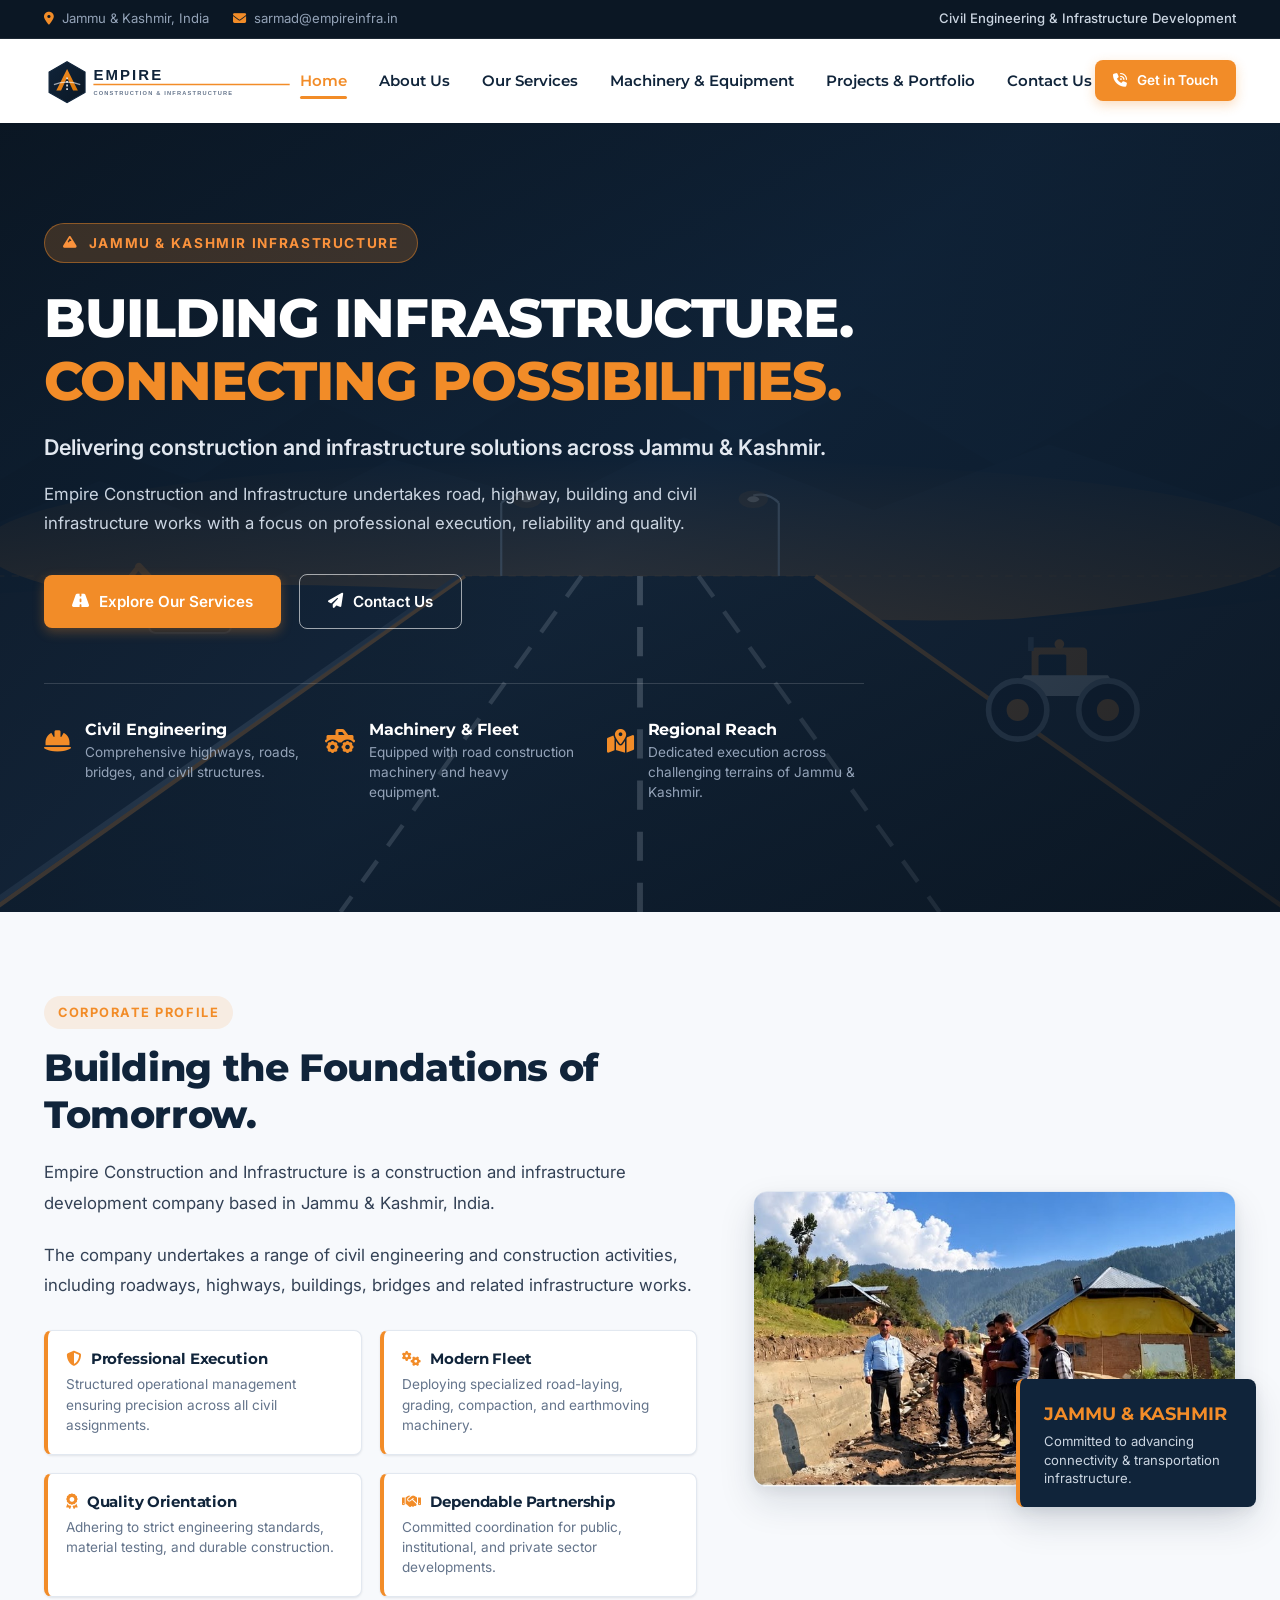
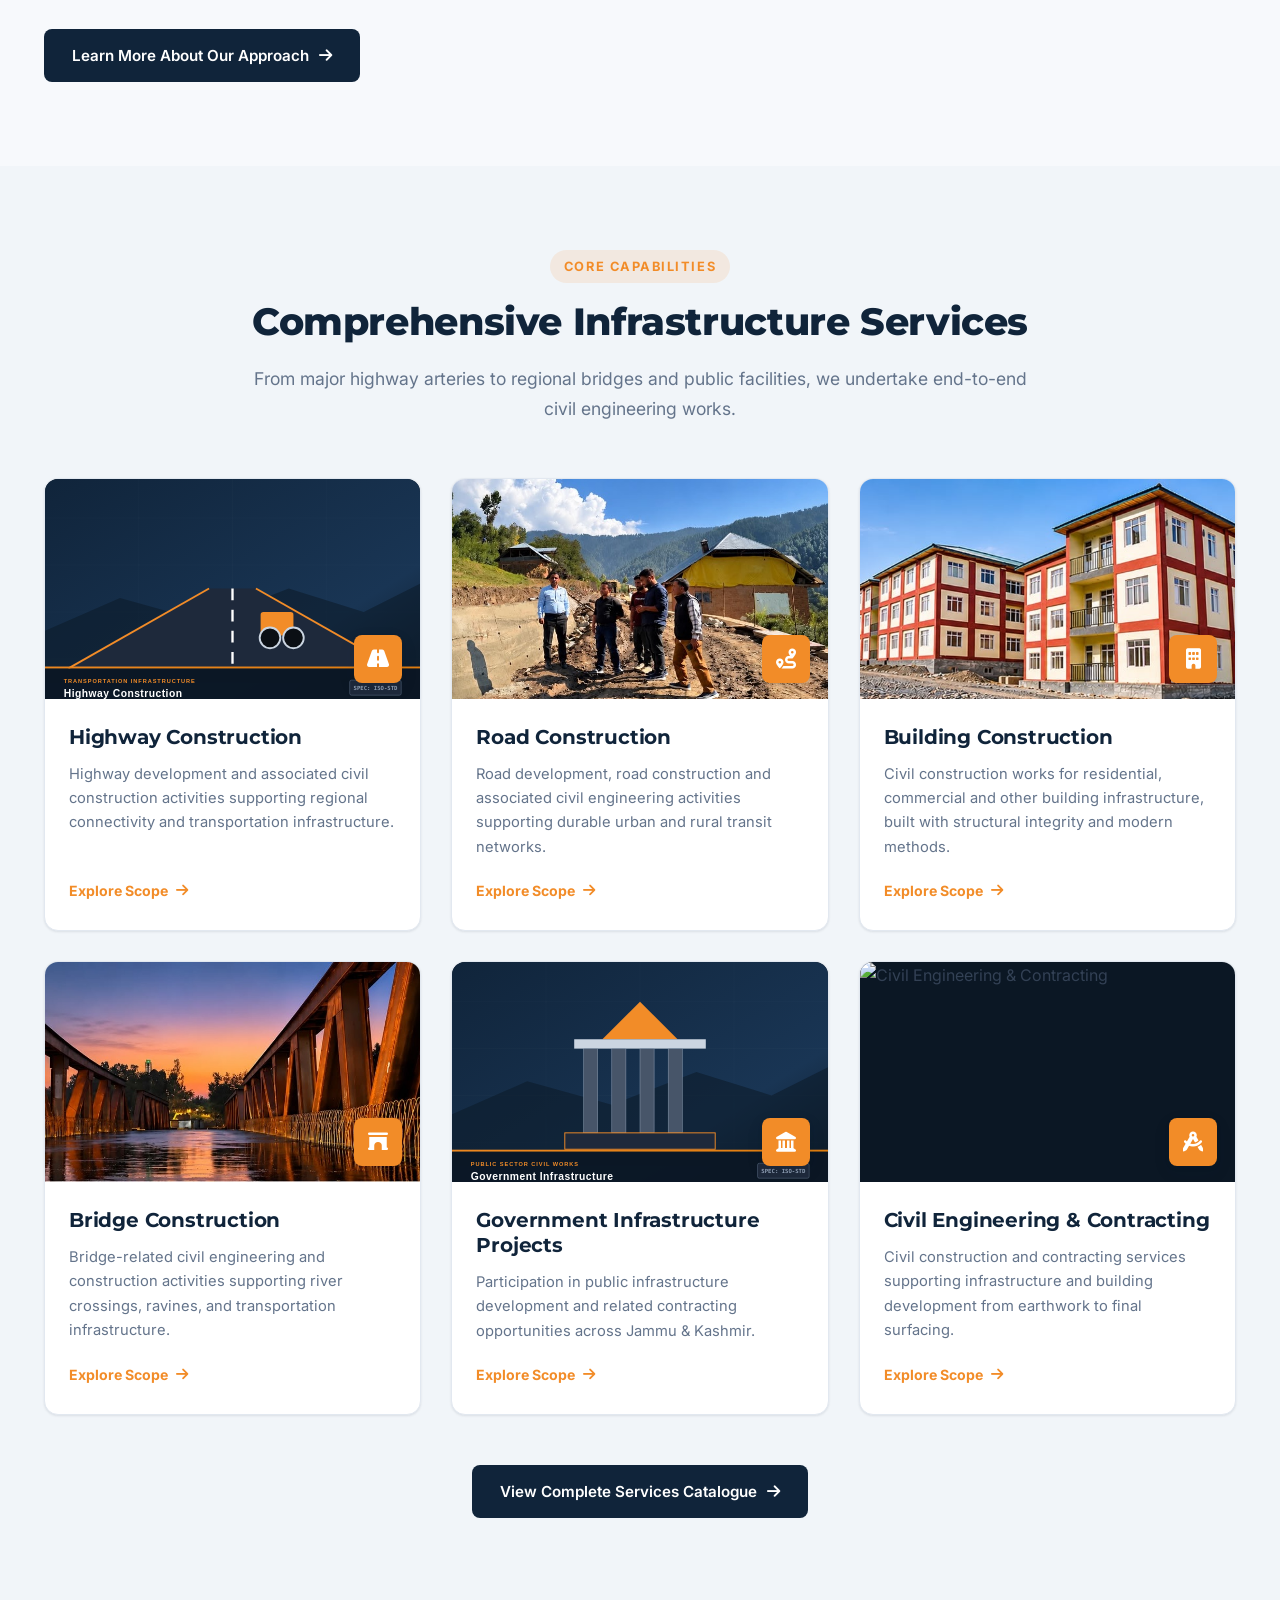
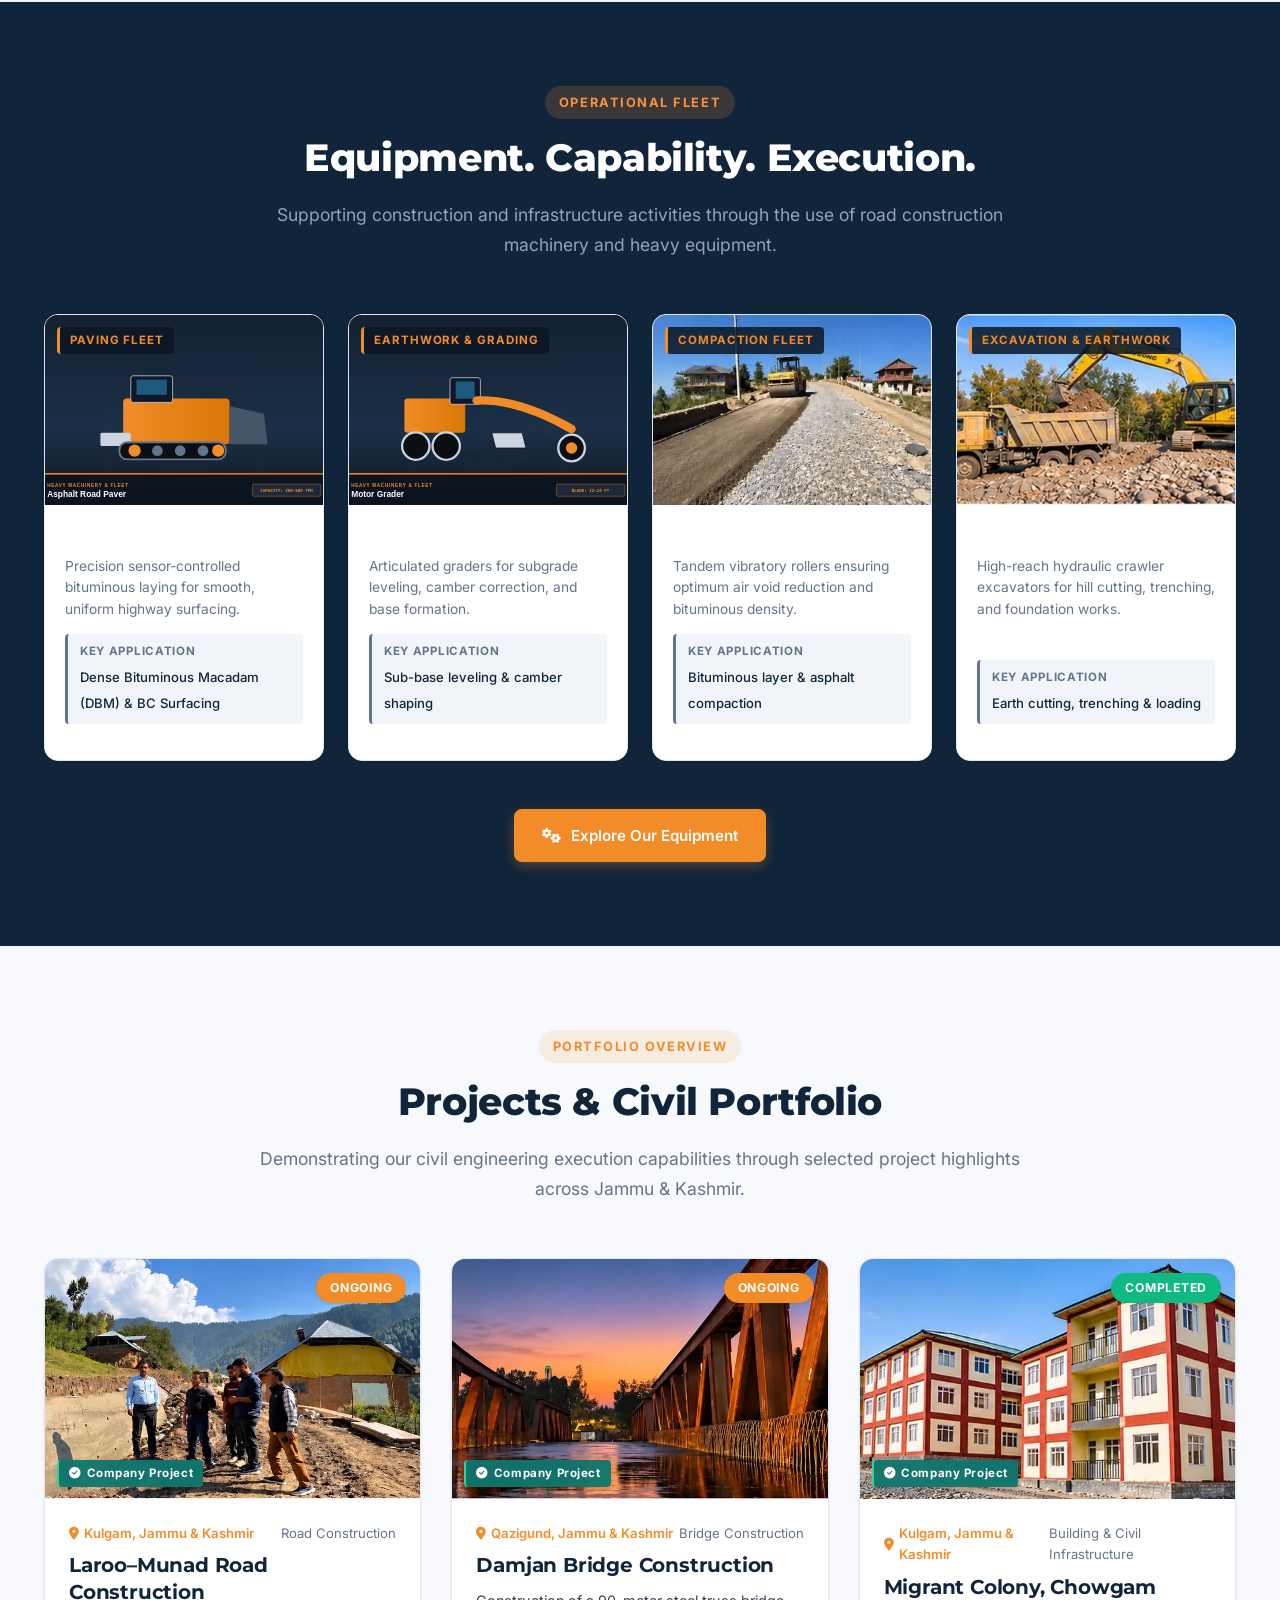
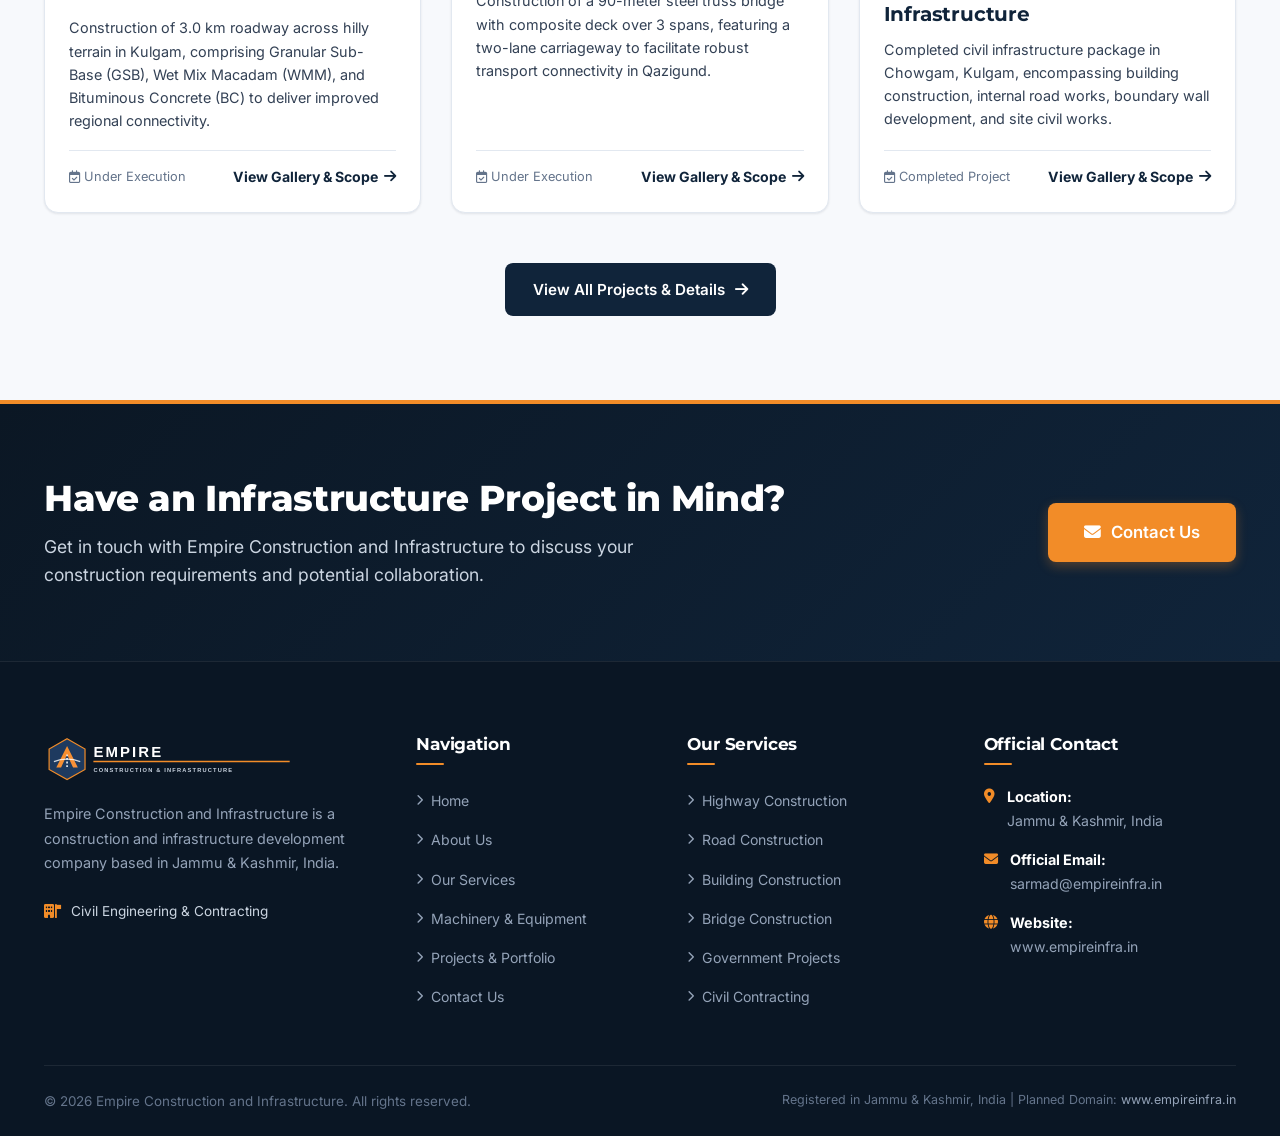
==== commit 9da5e998: "Integrate genuine company project photos for Laroo-Munad Road, Damjan Bridge, and Migrant Colony Cho" ====
--- a/index.html
+++ b/index.html
@@ -220,7 +220,7 @@
           </div>
 
           <div class="intro-visual fade-in-up">
-            <img src="assets/images/services/highway-construction.svg" alt="Highway Infrastructure Jammu & Kashmir" class="intro-visual-img">
+            <img src="assets/images/projects/ongoing/laroo-munad-road/01-featured-road-site.jpg" alt="Highway Infrastructure Jammu & Kashmir" class="intro-visual-img">
             <div class="intro-badge-float">
               <strong>JAMMU &amp; KASHMIR</strong>
               <span>Committed to advancing connectivity &amp; transportation infrastructure.</span>
@@ -264,7 +264,7 @@
           <!-- Service 2: Road Construction -->
           <article class="service-card fade-in-up">
             <div class="service-card-media">
-              <img src="assets/images/services/road-construction.svg" alt="Road Construction" loading="lazy">
+              <img src="assets/images/projects/ongoing/laroo-munad-road/01-featured-road-site.jpg" alt="Road Construction" loading="lazy">
               <div class="service-card-icon">
                 <i class="fa-solid fa-route"></i>
               </div>
@@ -283,7 +283,7 @@
           <!-- Service 3: Building Construction -->
           <article class="service-card fade-in-up">
             <div class="service-card-media">
-              <img src="assets/images/services/building-construction.svg" alt="Building Construction" loading="lazy">
+              <img src="assets/images/projects/completed/migrant-colony-chowgam/01-building-construction-featured.jpg" alt="Building Construction" loading="lazy">
               <div class="service-card-icon">
                 <i class="fa-solid fa-building"></i>
               </div>
@@ -302,7 +302,7 @@
           <!-- Service 4: Bridge Construction -->
           <article class="service-card fade-in-up">
             <div class="service-card-media">
-              <img src="assets/images/services/bridge-construction.svg" alt="Bridge Construction" loading="lazy">
+              <img src="assets/images/projects/ongoing/damjan-bridge/01-featured-bridge.jpg" alt="Bridge Construction" loading="lazy">
               <div class="service-card-icon">
                 <i class="fa-solid fa-archway"></i>
               </div>
@@ -412,7 +412,7 @@
           <!-- Item 3: Road Rollers -->
           <div class="machinery-card fade-in-up">
             <div class="machinery-card-media">
-              <img src="assets/images/machinery/road-roller.svg" alt="Road Roller" loading="lazy">
+              <img src="assets/images/projects/ongoing/laroo-munad-road/04-road-roller-work.jpg" alt="Road Roller" loading="lazy">
               <span class="machinery-card-tag">Compaction Fleet</span>
             </div>
             <div class="machinery-card-body">
@@ -428,7 +428,7 @@
           <!-- Item 4: Excavators -->
           <div class="machinery-card fade-in-up">
             <div class="machinery-card-media">
-              <img src="assets/images/machinery/excavator.svg" alt="Hydraulic Excavator" loading="lazy">
+              <img src="assets/images/projects/completed/migrant-colony-chowgam/03-excavation-and-material-transport.jpg" alt="Hydraulic Excavator" loading="lazy">
               <span class="machinery-card-tag">Excavation &amp; Earthwork</span>
             </div>
             <div class="machinery-card-body">
--- a/assets/css/style.css
+++ b/assets/css/style.css
@@ -1176,6 +1176,83 @@
   border-left: 2.5px solid var(--accent);
 }
 
+.badge-verified {
+  position: absolute;
+  bottom: 12px;
+  left: 12px;
+  background: rgba(15, 118, 110, 0.95);
+  backdrop-filter: blur(4px);
+  color: #FFFFFF;
+  font-size: 0.72rem;
+  font-weight: 700;
+  letter-spacing: 0.05em;
+  padding: 4px 10px;
+  border-radius: var(--radius-sm);
+  display: inline-flex;
+  align-items: center;
+  gap: 5px;
+  box-shadow: 0 2px 6px rgba(0, 0, 0, 0.2);
+  border-left: 2.5px solid #34D399;
+}
+
+/* Modal Gallery Strip & Thumbnails */
+.modal-gallery-strip {
+  margin: 16px 0 24px;
+  padding: 14px 16px;
+  background: var(--bg-alt);
+  border-radius: var(--radius-md);
+  border: 1px solid var(--border-light);
+}
+
+.modal-gallery-title {
+  font-size: 0.82rem;
+  font-weight: 700;
+  text-transform: uppercase;
+  letter-spacing: 0.06em;
+  color: var(--primary);
+  margin-bottom: 10px;
+  display: flex;
+  align-items: center;
+  gap: 6px;
+}
+
+.modal-gallery-thumbs {
+  display: flex;
+  gap: 10px;
+  overflow-x: auto;
+  padding-bottom: 6px;
+  scrollbar-width: thin;
+}
+
+.modal-thumb-btn {
+  flex-shrink: 0;
+  width: 78px;
+  height: 56px;
+  border-radius: 6px;
+  overflow: hidden;
+  border: 2.5px solid transparent;
+  padding: 0;
+  cursor: pointer;
+  background: var(--primary-dark);
+  transition: var(--transition);
+}
+
+.modal-thumb-btn img {
+  width: 100%;
+  height: 100%;
+  object-fit: cover;
+}
+
+.modal-thumb-btn:hover {
+  transform: translateY(-2px);
+  border-color: #CBD5E1;
+}
+
+.modal-thumb-btn.active {
+  border-color: var(--accent);
+  box-shadow: 0 0 10px rgba(242, 140, 40, 0.4);
+}
+
 .project-card-body {
   padding: 24px;
   display: flex;
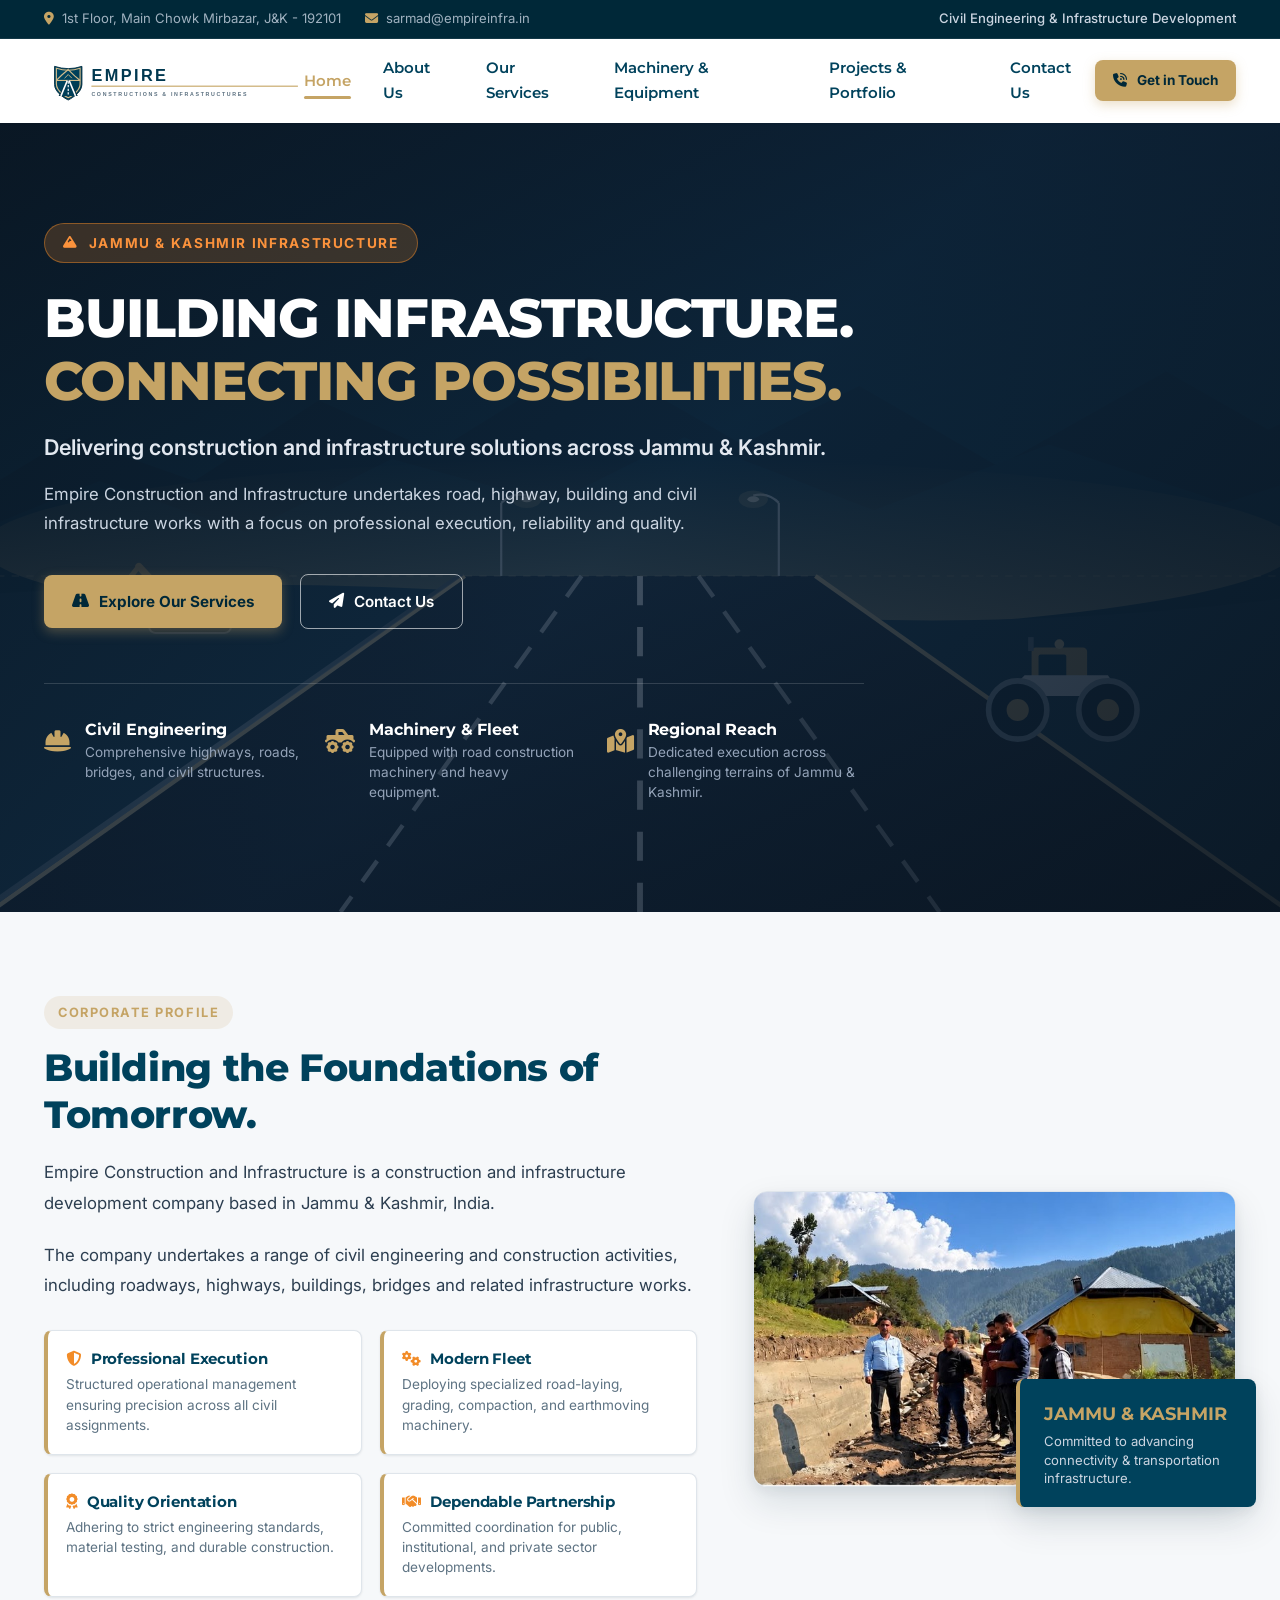
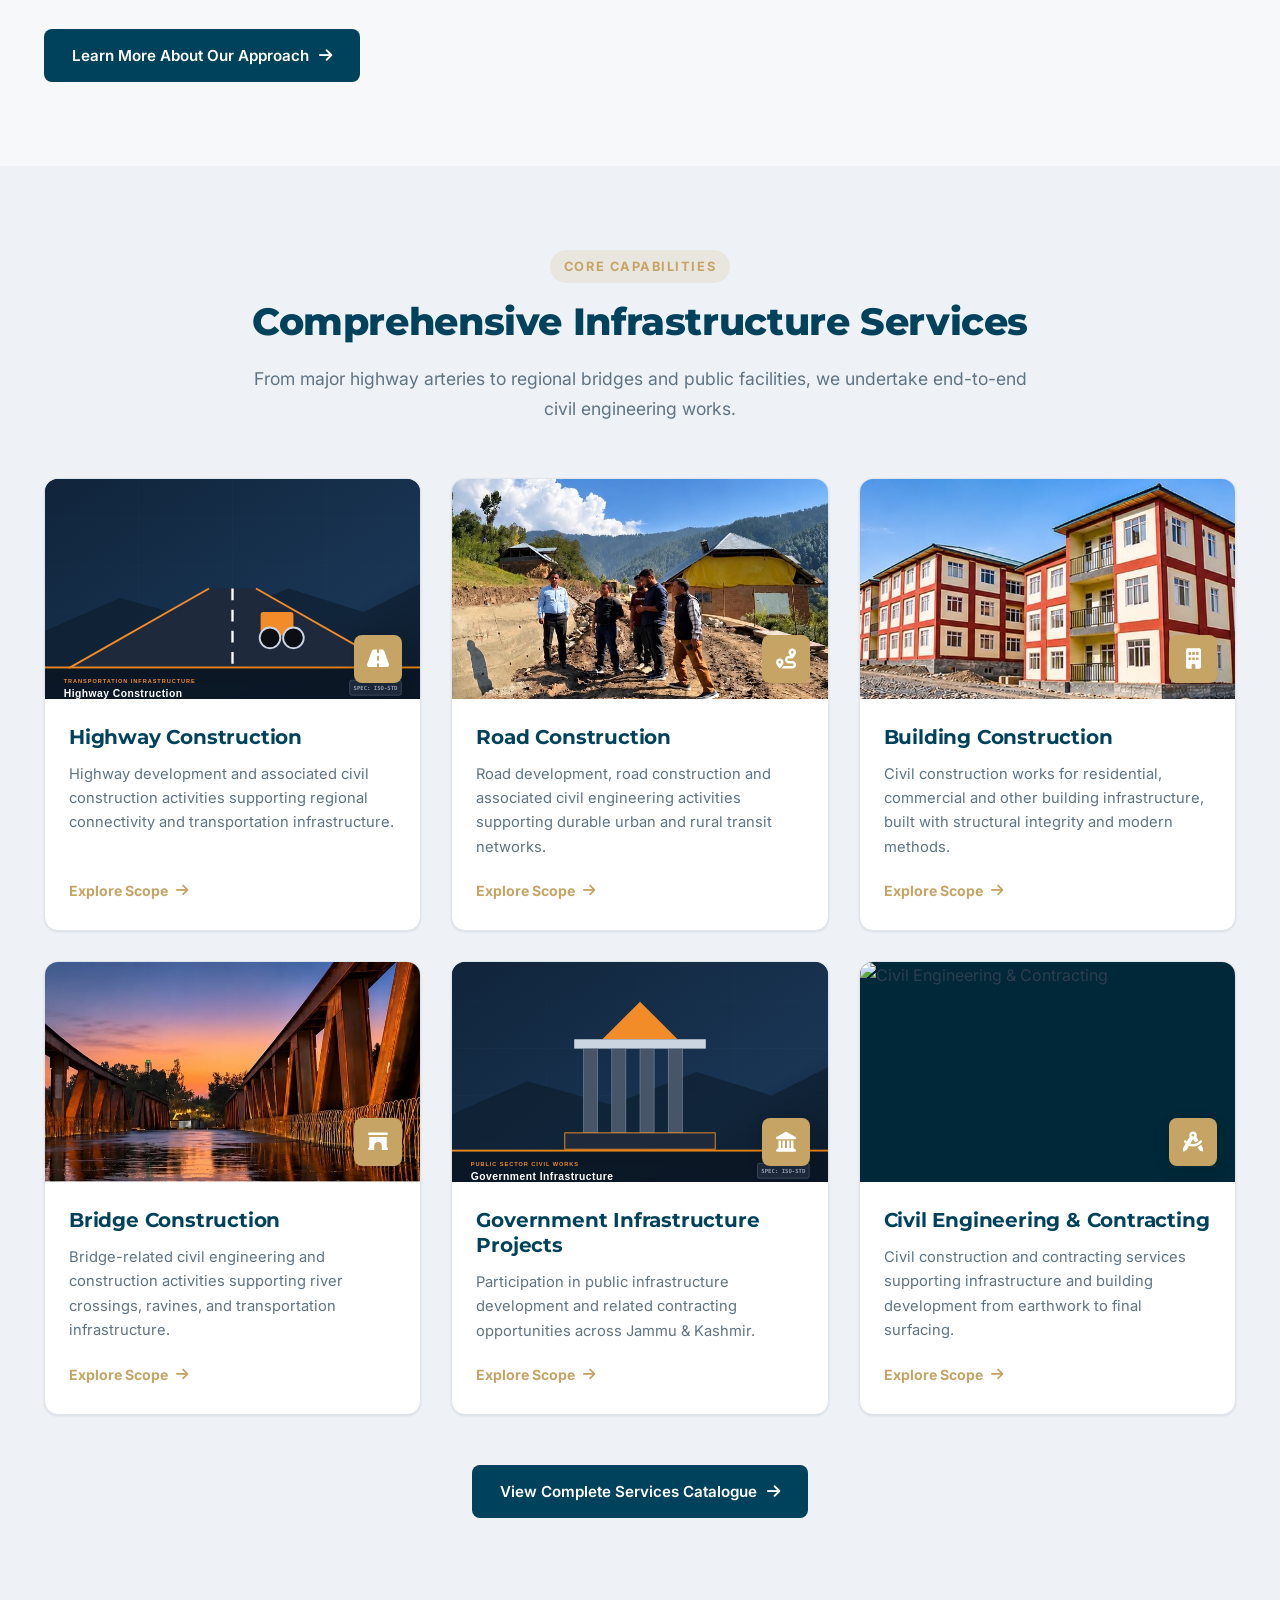
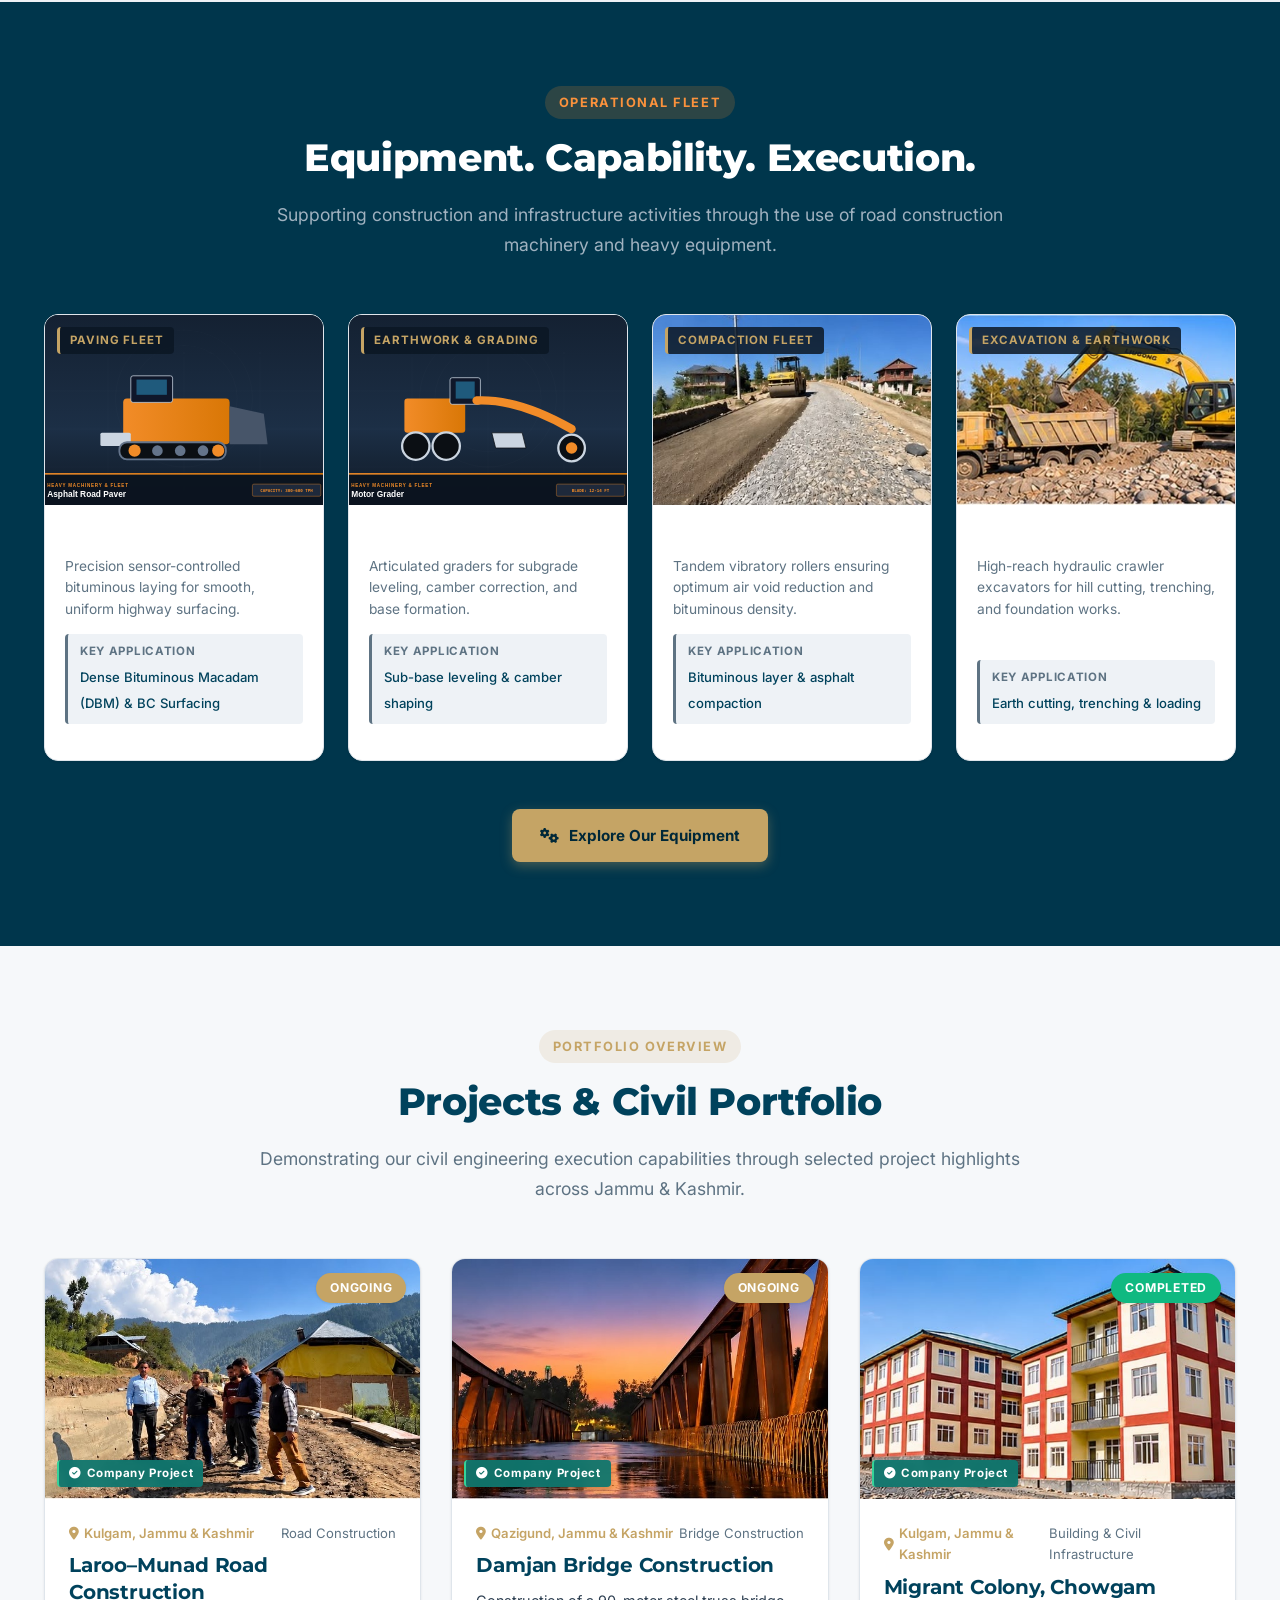
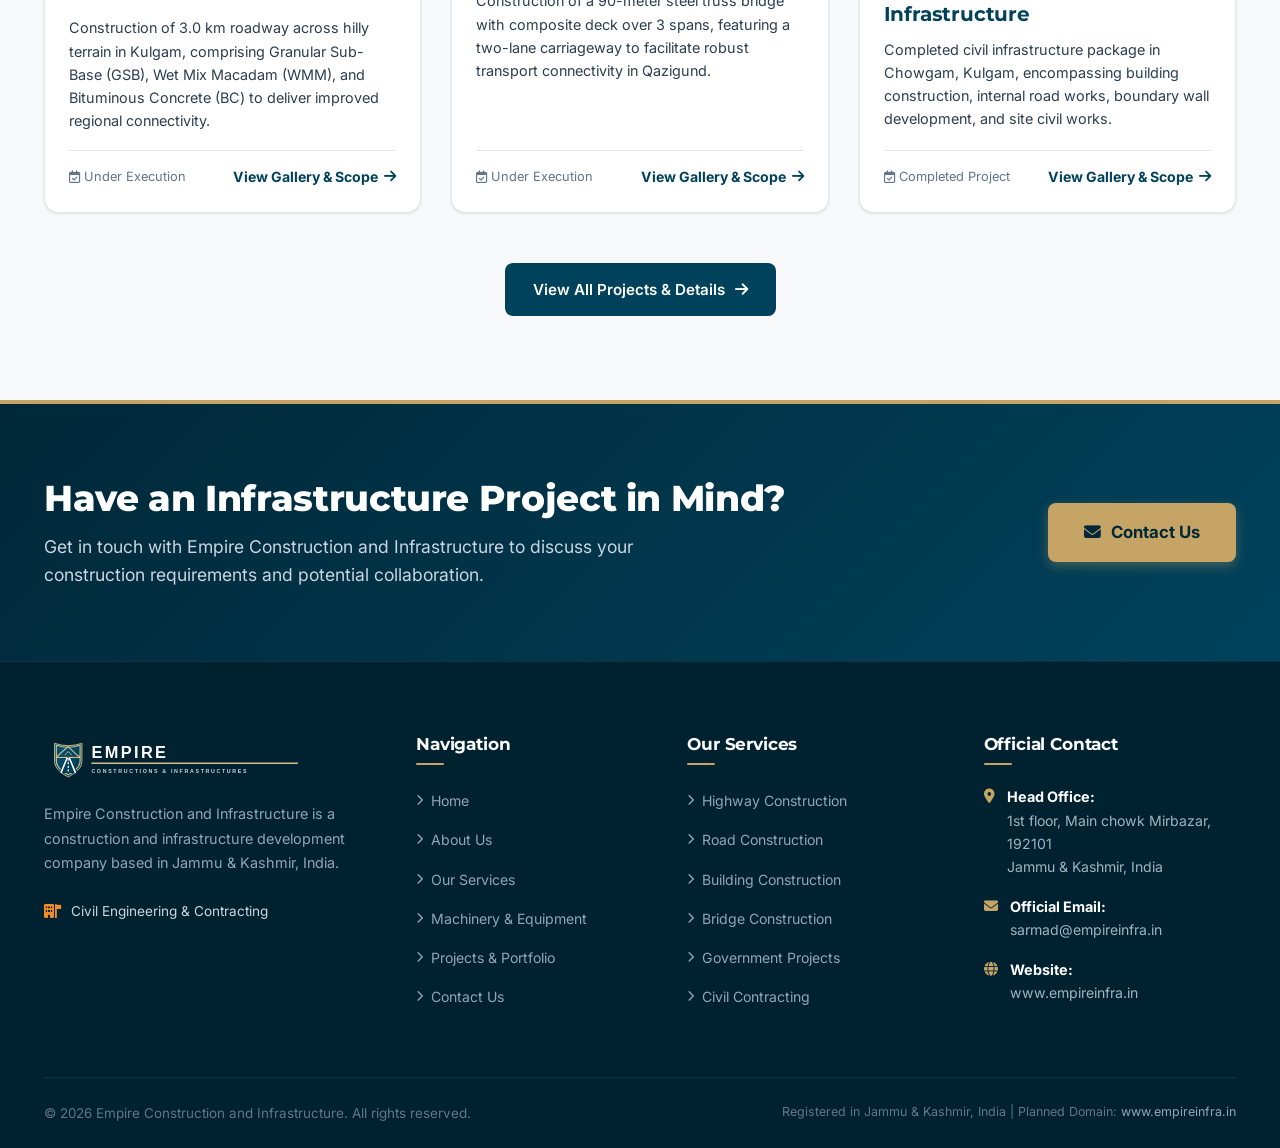
==== commit f6a19bb8: "Update official logo, color theme (Deep Petrol Blue & Champagne Gold), and Head Office address (1st " ====
--- a/index.html
+++ b/index.html
@@ -43,7 +43,7 @@
       <div class="top-bar-info">
         <div class="top-bar-item">
           <i class="fa-solid fa-location-dot"></i>
-          <span>Jammu &amp; Kashmir, India</span>
+          <span>1st Floor, Main Chowk Mirbazar, J&amp;K - 192101</span>
         </div>
         <div class="top-bar-item">
           <i class="fa-solid fa-envelope"></i>
@@ -108,7 +108,7 @@
     </div>
     <div>
       <div style="font-size: 0.88rem; color: #64748B; margin-bottom: 16px;">
-        <i class="fa-solid fa-location-dot" style="color: #F28C28; margin-right: 6px;"></i> Jammu &amp; Kashmir, India<br>
+        <i class="fa-solid fa-location-dot" style="color: var(--accent); margin-right: 6px;"></i> 1st floor, Main chowk Mirbazar, 192101, J&amp;K<br>
         <i class="fa-solid fa-envelope" style="color: #F28C28; margin-right: 6px; margin-top: 6px;"></i> <a href="mailto:sarmad@empireinfra.in" style="color: #10243A; font-weight: 600;">sarmad@empireinfra.in</a>
       </div>
       <a href="contact.html" class="btn btn-primary" style="width: 100%;">Contact Us</a>
@@ -547,8 +547,8 @@
           <div class="footer-contact-item">
             <i class="fa-solid fa-location-dot"></i>
             <div>
-              <strong style="display: block; color: #fff; font-size: 0.9rem;">Location:</strong>
-              <span>Jammu &amp; Kashmir, India</span>
+              <strong style="display: block; color: #fff; font-size: 0.9rem;">Head Office:</strong>
+              <span>1st floor, Main chowk Mirbazar, 192101<br>Jammu &amp; Kashmir, India</span>
             </div>
           </div>
           <div class="footer-contact-item">
--- a/assets/css/style.css
+++ b/assets/css/style.css
@@ -5,36 +5,37 @@
 
 /* --- ROOT VARIABLES --- */
 :root {
-  --primary: #10243A;
-  --primary-dark: #0B1724;
-  --primary-light: #1E3A5F;
-  --accent: #F28C28;
-  --accent-hover: #D97706;
-  --accent-glow: rgba(242, 140, 40, 0.2);
-  --accent-soft: rgba(242, 140, 40, 0.12);
+  --primary: #00425C;
+  --primary-dark: #002838;
+  --primary-light: #0A5A7D;
+  --accent: #C5A465;
+  --accent-hover: #AF8F50;
+  --accent-glow: rgba(197, 164, 101, 0.3);
+  --accent-soft: rgba(197, 164, 101, 0.15);
+  --accent-gold: #D4BC8B;
   --white: #FFFFFF;
-  --supporting: #64748B;
-  --text-primary: #0F172A;
-  --text-secondary: #334155;
-  --text-muted: #64748B;
-  --text-light: #94A3B8;
-  --bg-body: #F7F9FC;
+  --supporting: #5E7383;
+  --text-primary: #002838;
+  --text-secondary: #2C3E50;
+  --text-muted: #5E7383;
+  --text-light: #A0B2C0;
+  --bg-body: #F6F8FA;
   --bg-card: #FFFFFF;
-  --bg-alt: #F1F5F9;
-  --bg-dark: #10243A;
-  --bg-darker: #0A1624;
-  --border-light: #E2E8F0;
-  --border-dark: #1E3A5F;
+  --bg-alt: #EEF2F6;
+  --bg-dark: #00364C;
+  --bg-darker: #002230;
+  --border-light: #DFE5EB;
+  --border-dark: #0F4961;
   --font-heading: 'Montserrat', -apple-system, BlinkMacSystemFont, 'Segoe UI', Roboto, sans-serif;
   --font-body: 'Inter', -apple-system, BlinkMacSystemFont, 'Segoe UI', Roboto, sans-serif;
   --radius-sm: 4px;
   --radius-md: 8px;
   --radius-lg: 14px;
   --radius-xl: 20px;
-  --shadow-sm: 0 1px 3px rgba(16, 36, 58, 0.06), 0 1px 2px rgba(16, 36, 58, 0.04);
-  --shadow-md: 0 6px 18px rgba(16, 36, 58, 0.08), 0 2px 6px rgba(16, 36, 58, 0.04);
-  --shadow-lg: 0 16px 36px rgba(16, 36, 58, 0.12), 0 4px 12px rgba(16, 36, 58, 0.06);
-  --shadow-glow: 0 0 25px rgba(242, 140, 40, 0.25);
+  --shadow-sm: 0 1px 3px rgba(0, 40, 56, 0.06), 0 1px 2px rgba(0, 40, 56, 0.04);
+  --shadow-md: 0 6px 18px rgba(0, 40, 56, 0.08), 0 2px 6px rgba(0, 40, 56, 0.04);
+  --shadow-lg: 0 16px 36px rgba(0, 40, 56, 0.12), 0 4px 12px rgba(0, 40, 56, 0.06);
+  --shadow-glow: 0 0 25px rgba(197, 164, 101, 0.35);
   --transition: all 0.28s cubic-bezier(0.16, 1, 0.3, 1);
   --container-width: 1240px;
   --header-height: 84px;
@@ -223,14 +224,16 @@
 
 .btn-primary {
   background-color: var(--accent);
-  color: var(--white);
-  box-shadow: 0 4px 12px rgba(242, 140, 40, 0.3);
+  color: #002838;
+  font-weight: 700;
+  box-shadow: 0 4px 12px rgba(197, 164, 101, 0.35);
 }
 
 .btn-primary:hover {
   background-color: var(--accent-hover);
   transform: translateY(-2px);
-  box-shadow: 0 8px 20px rgba(242, 140, 40, 0.4);
+  box-shadow: 0 8px 20px rgba(197, 164, 101, 0.45);
+  color: #FFFFFF;
 }
 
 .btn-secondary {
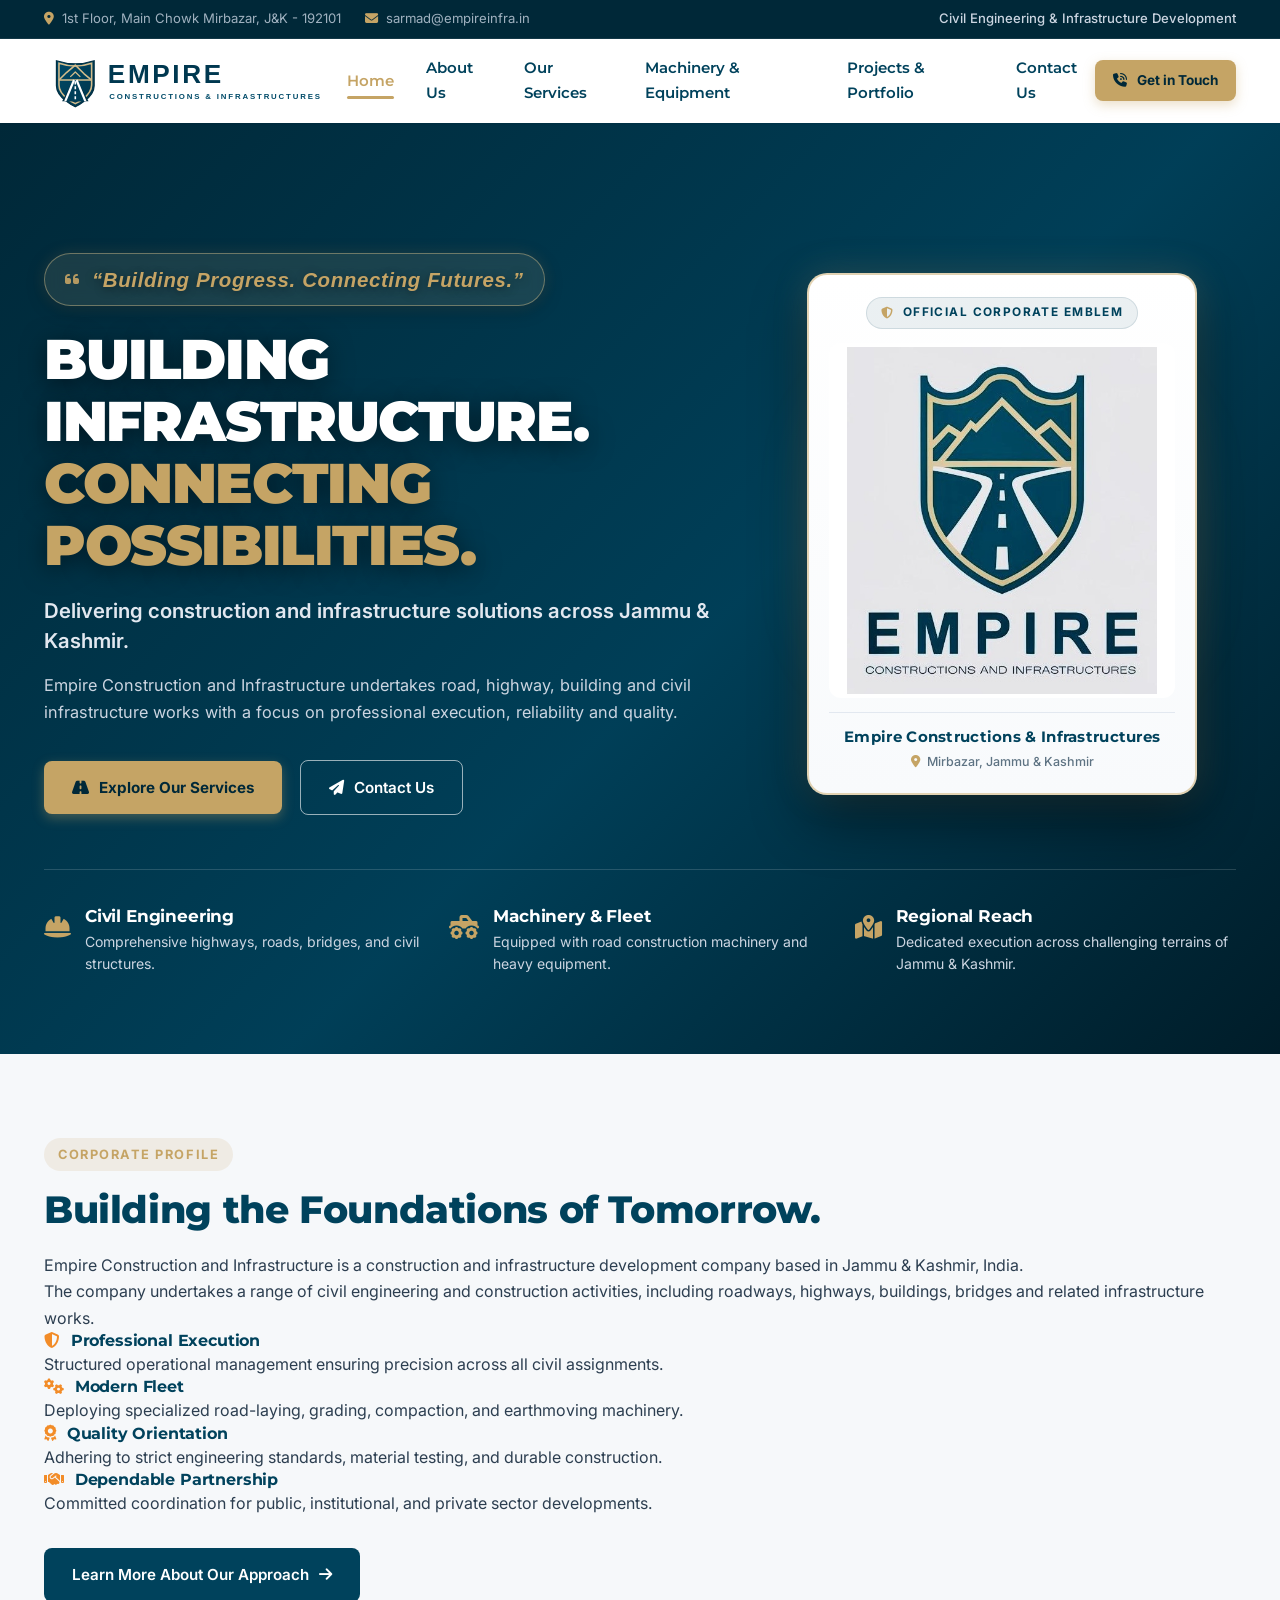
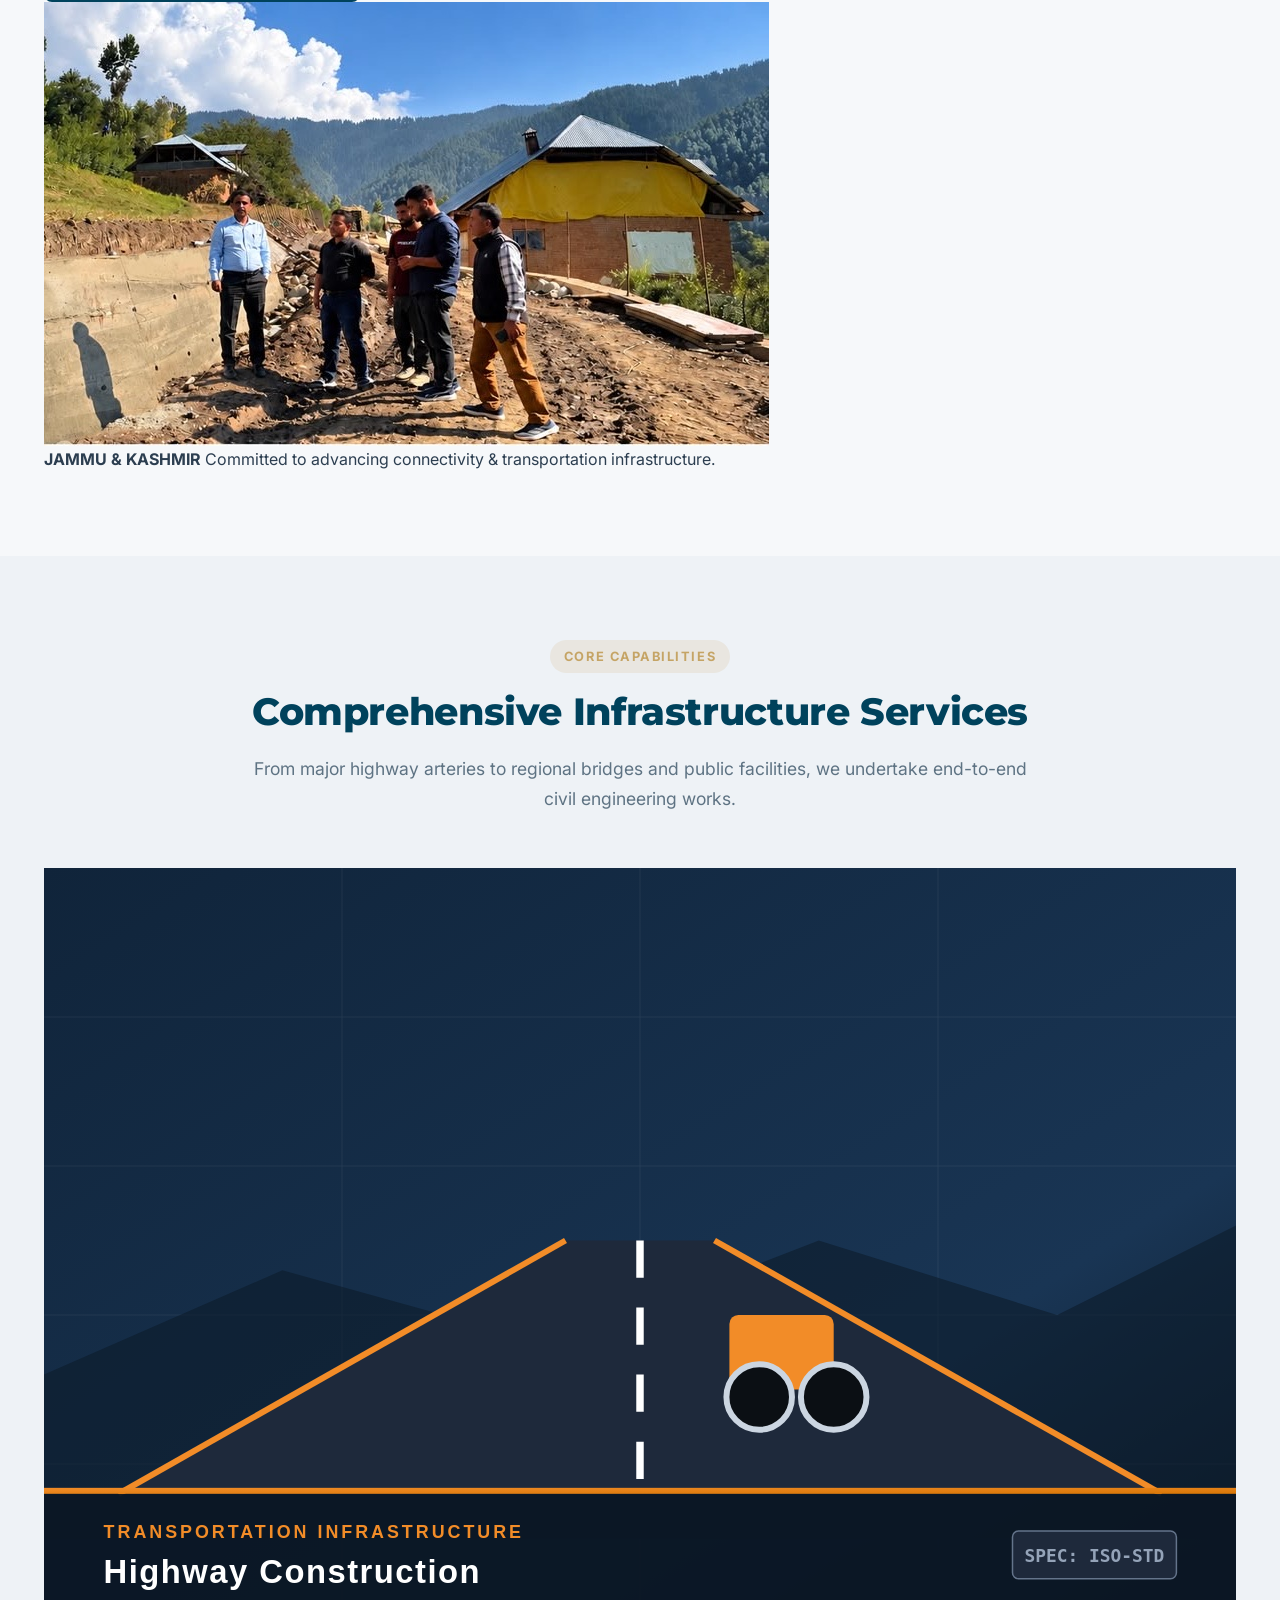
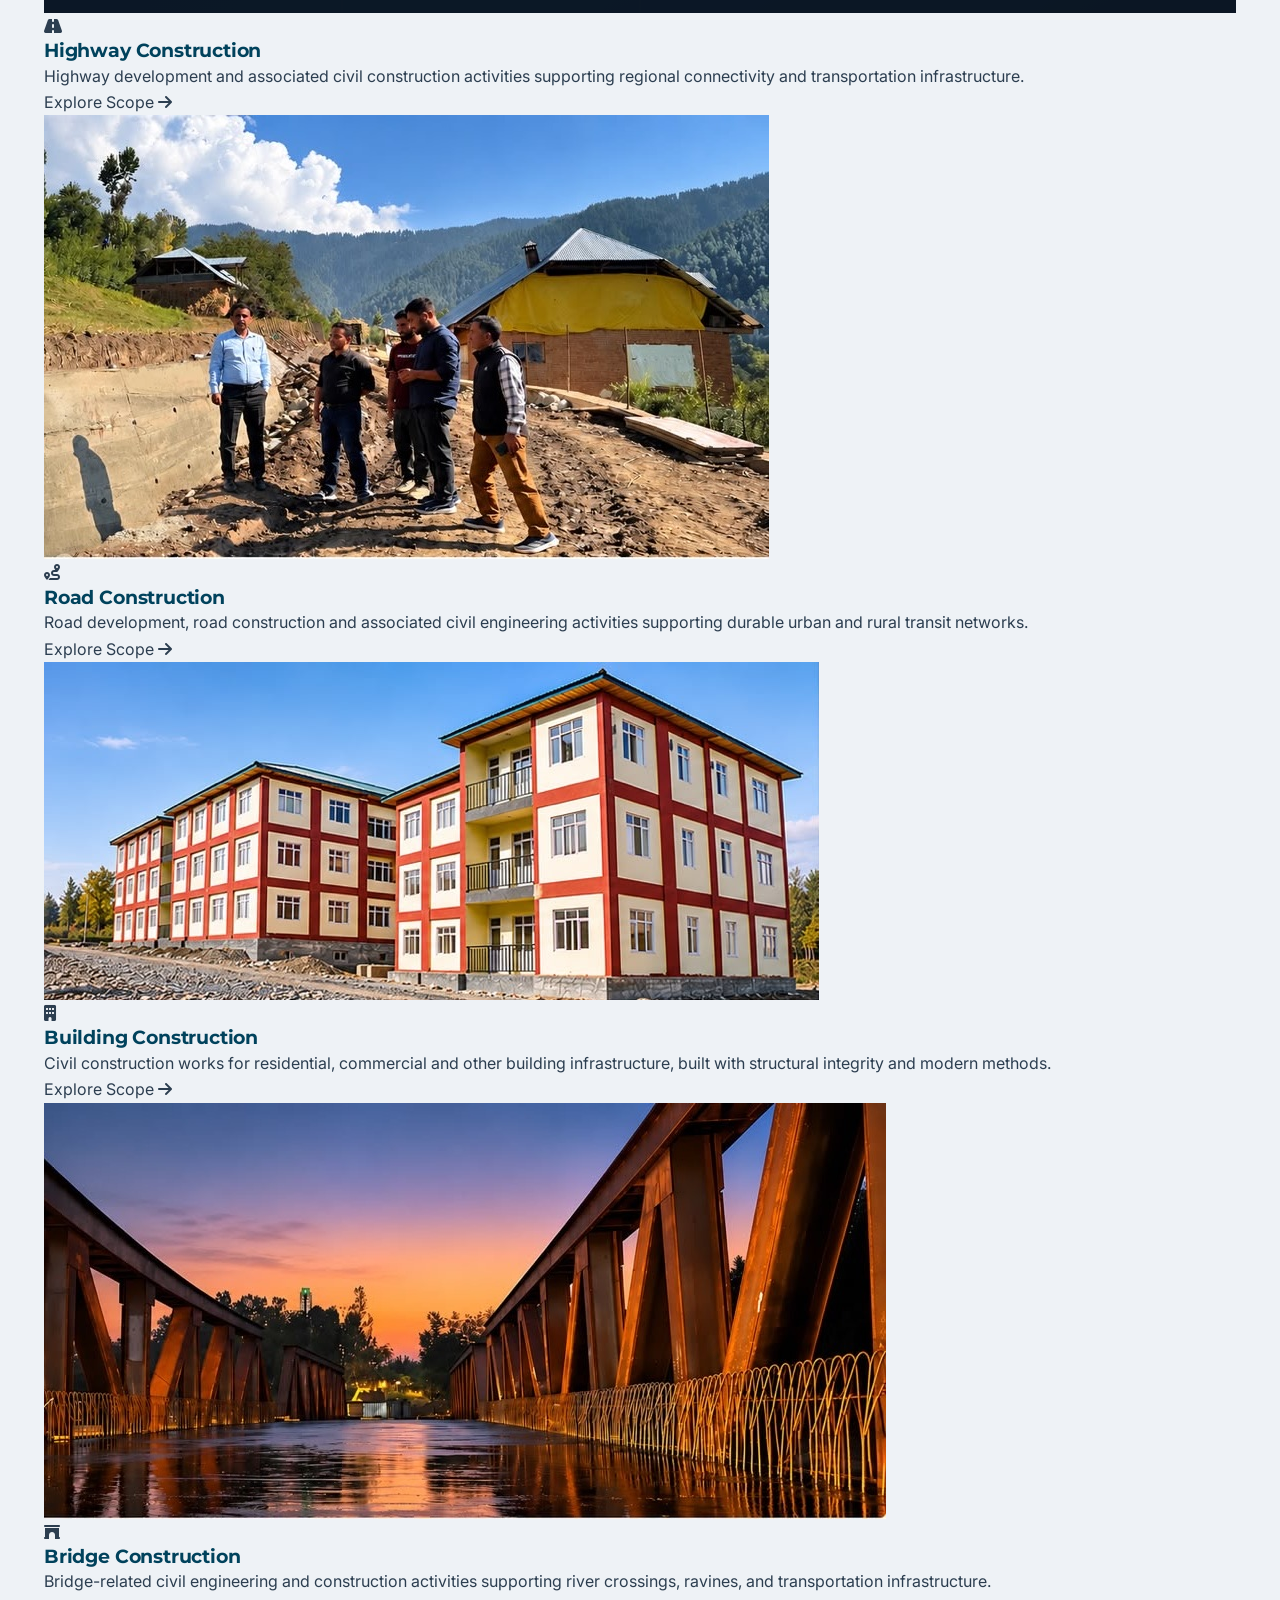
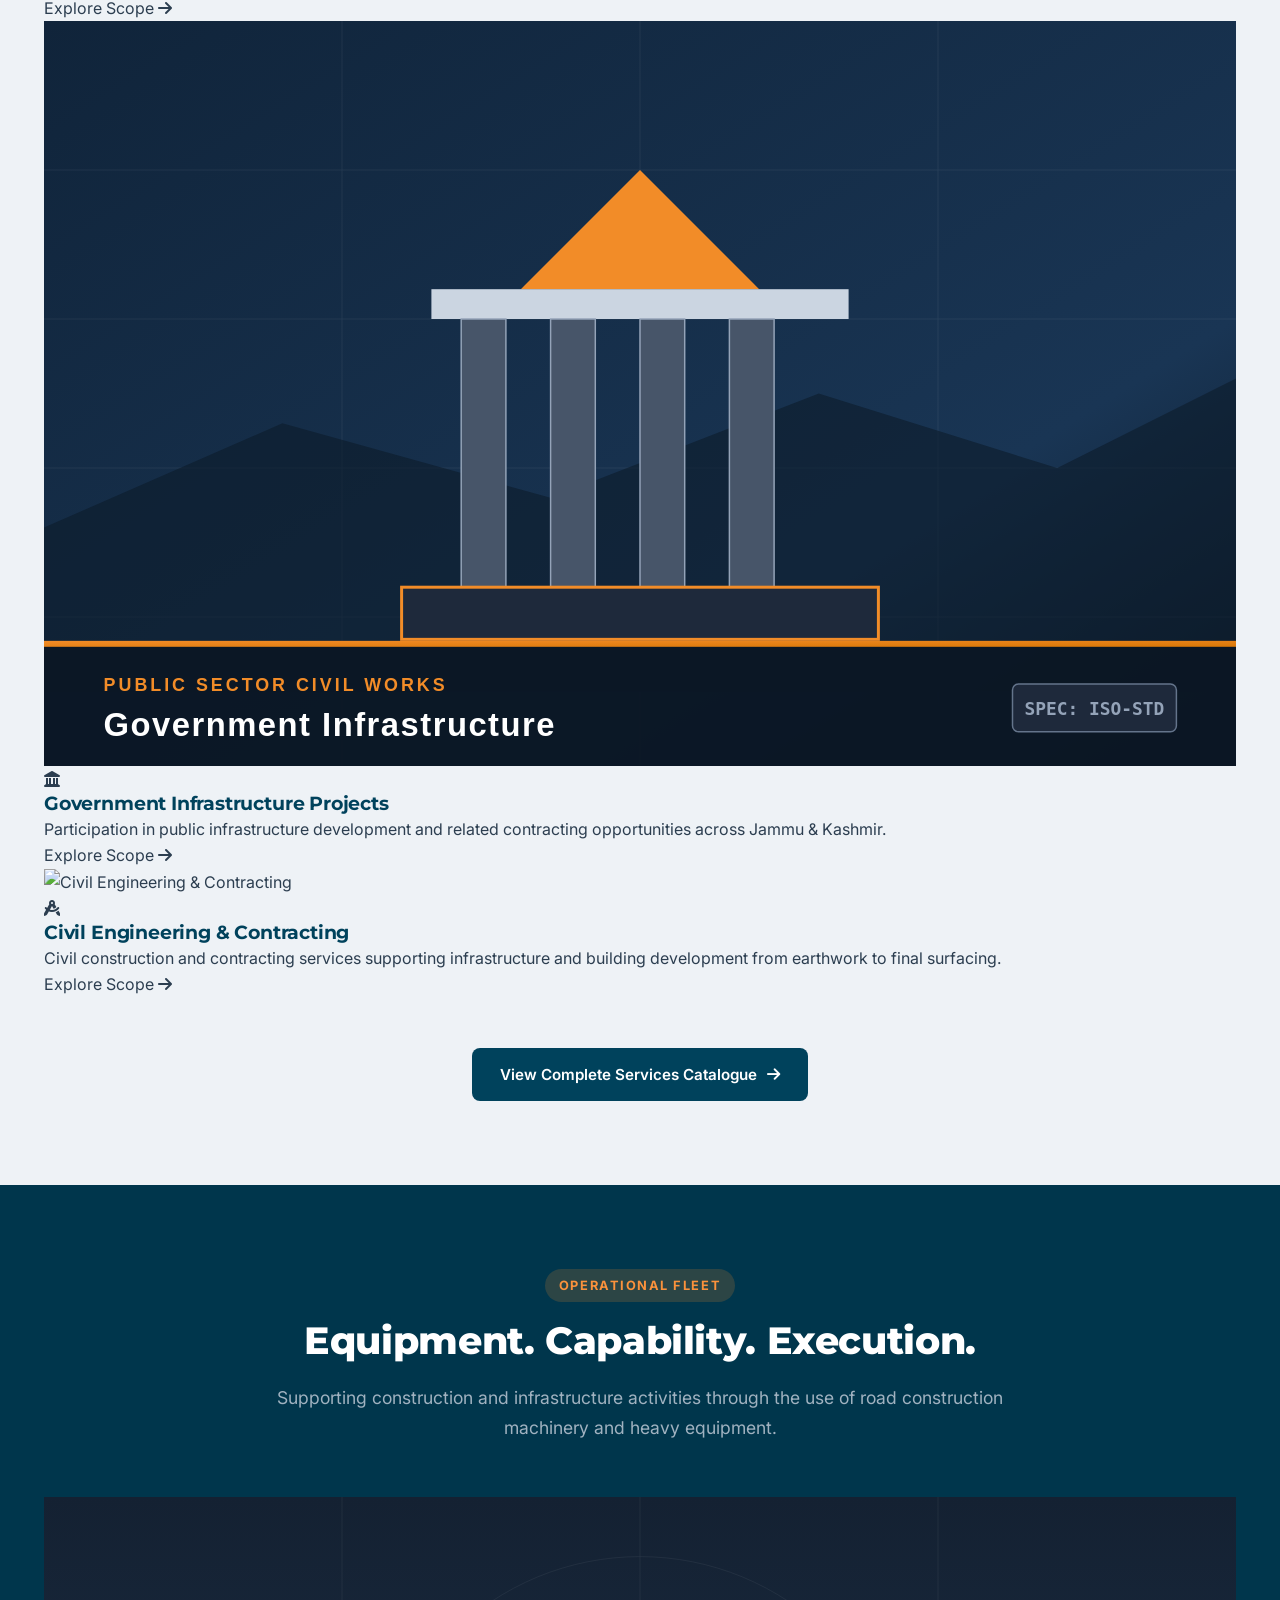
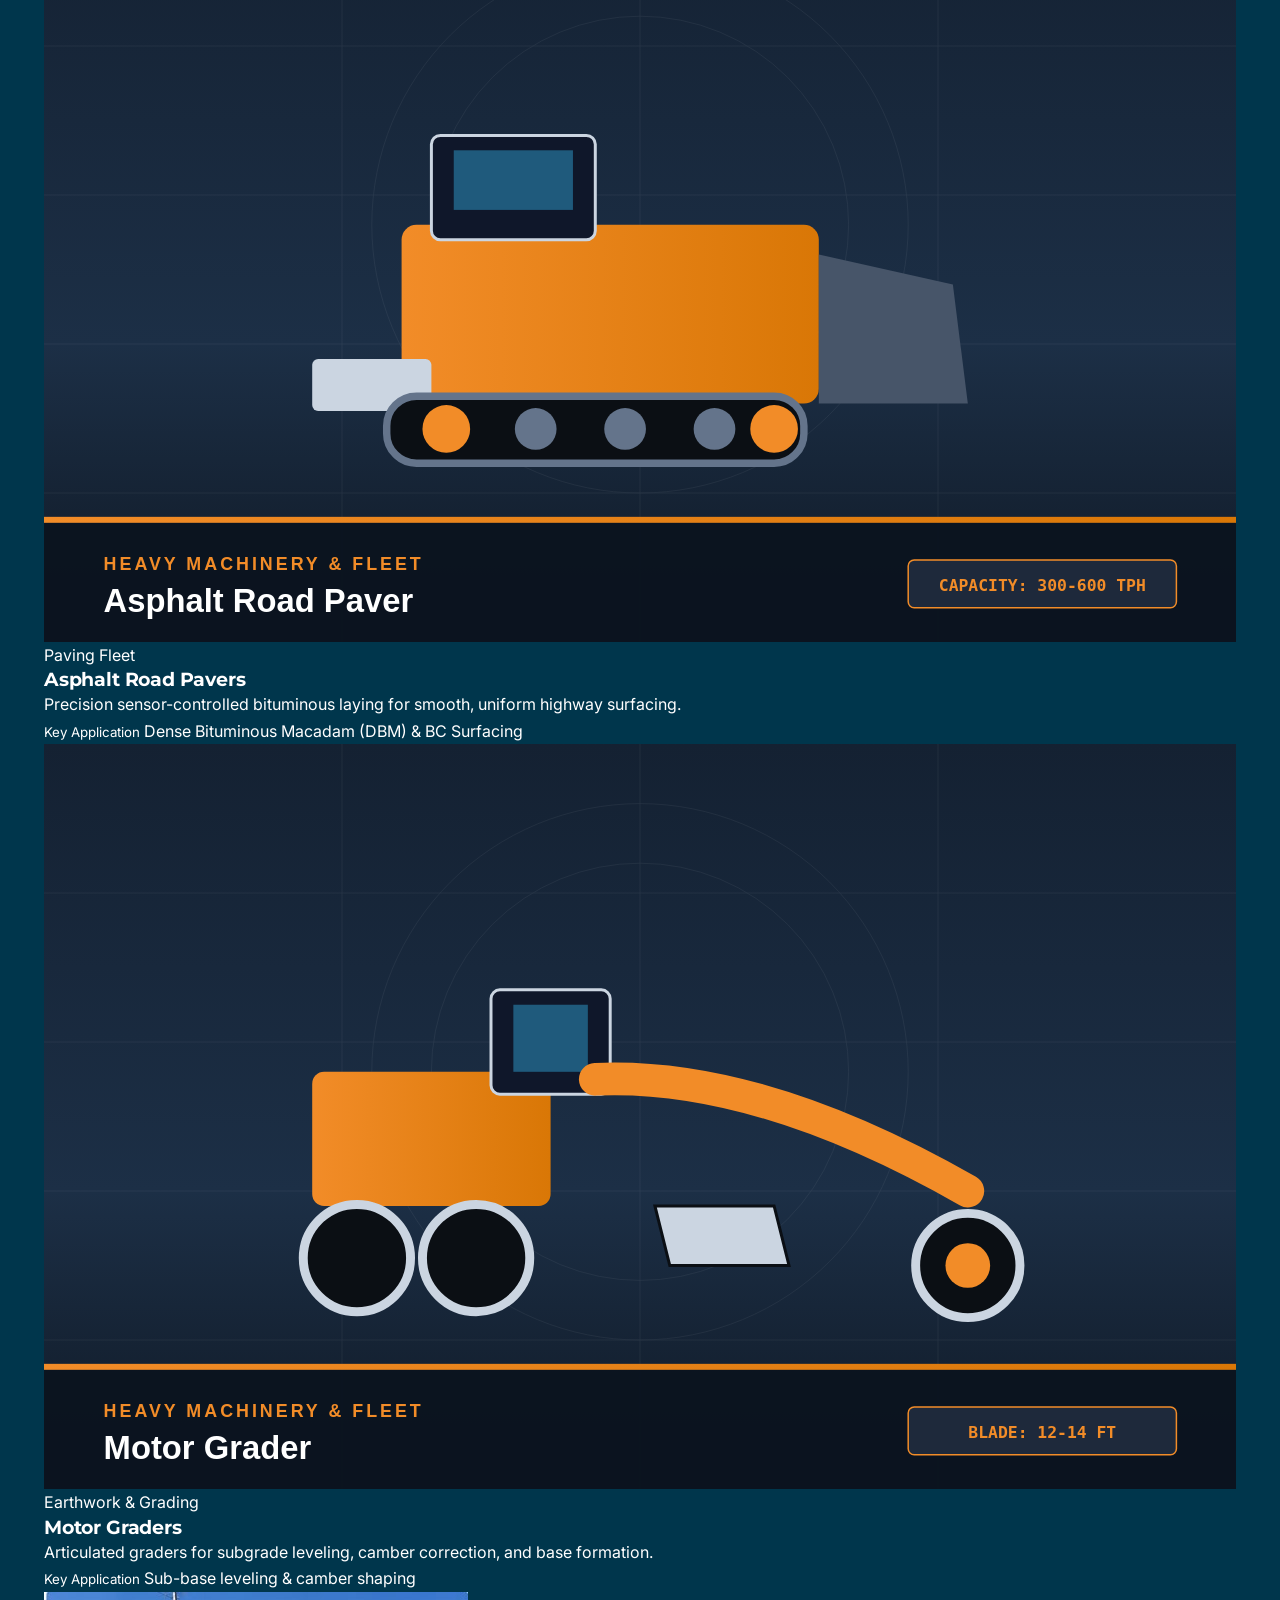
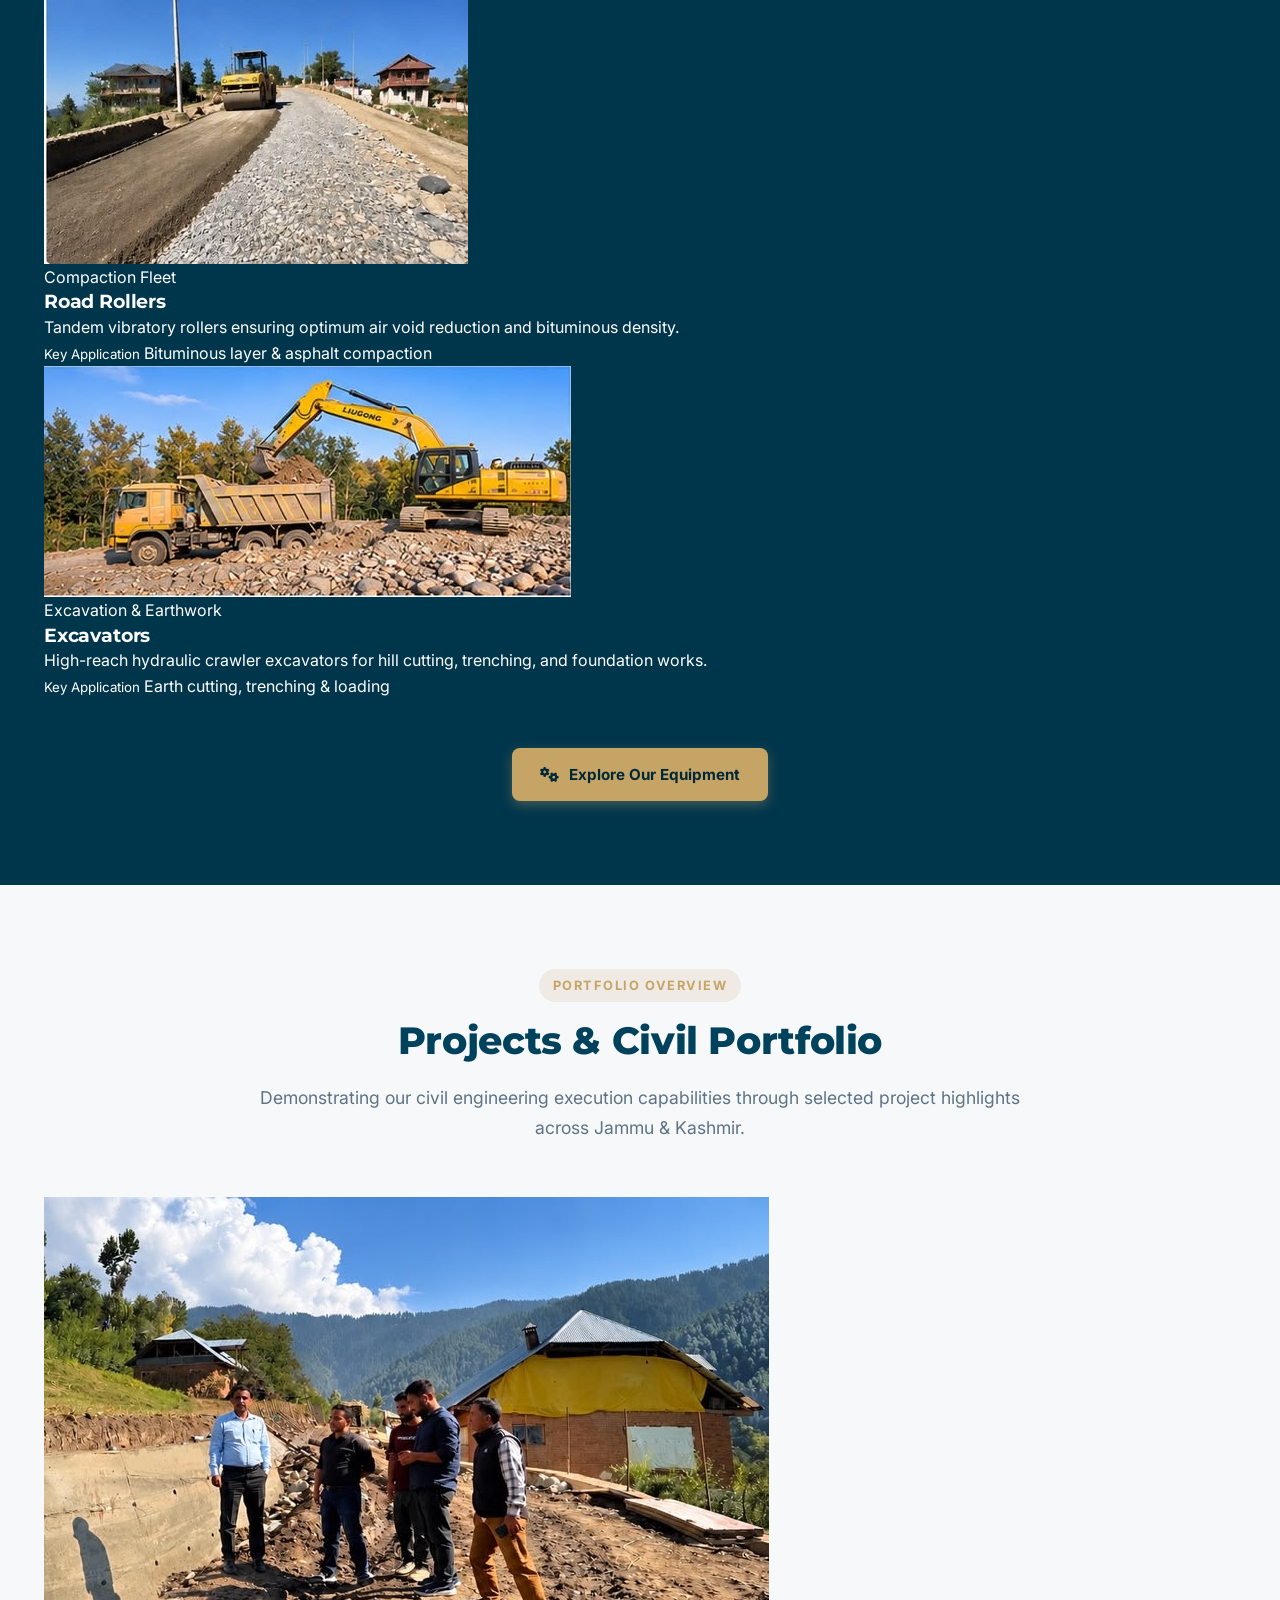
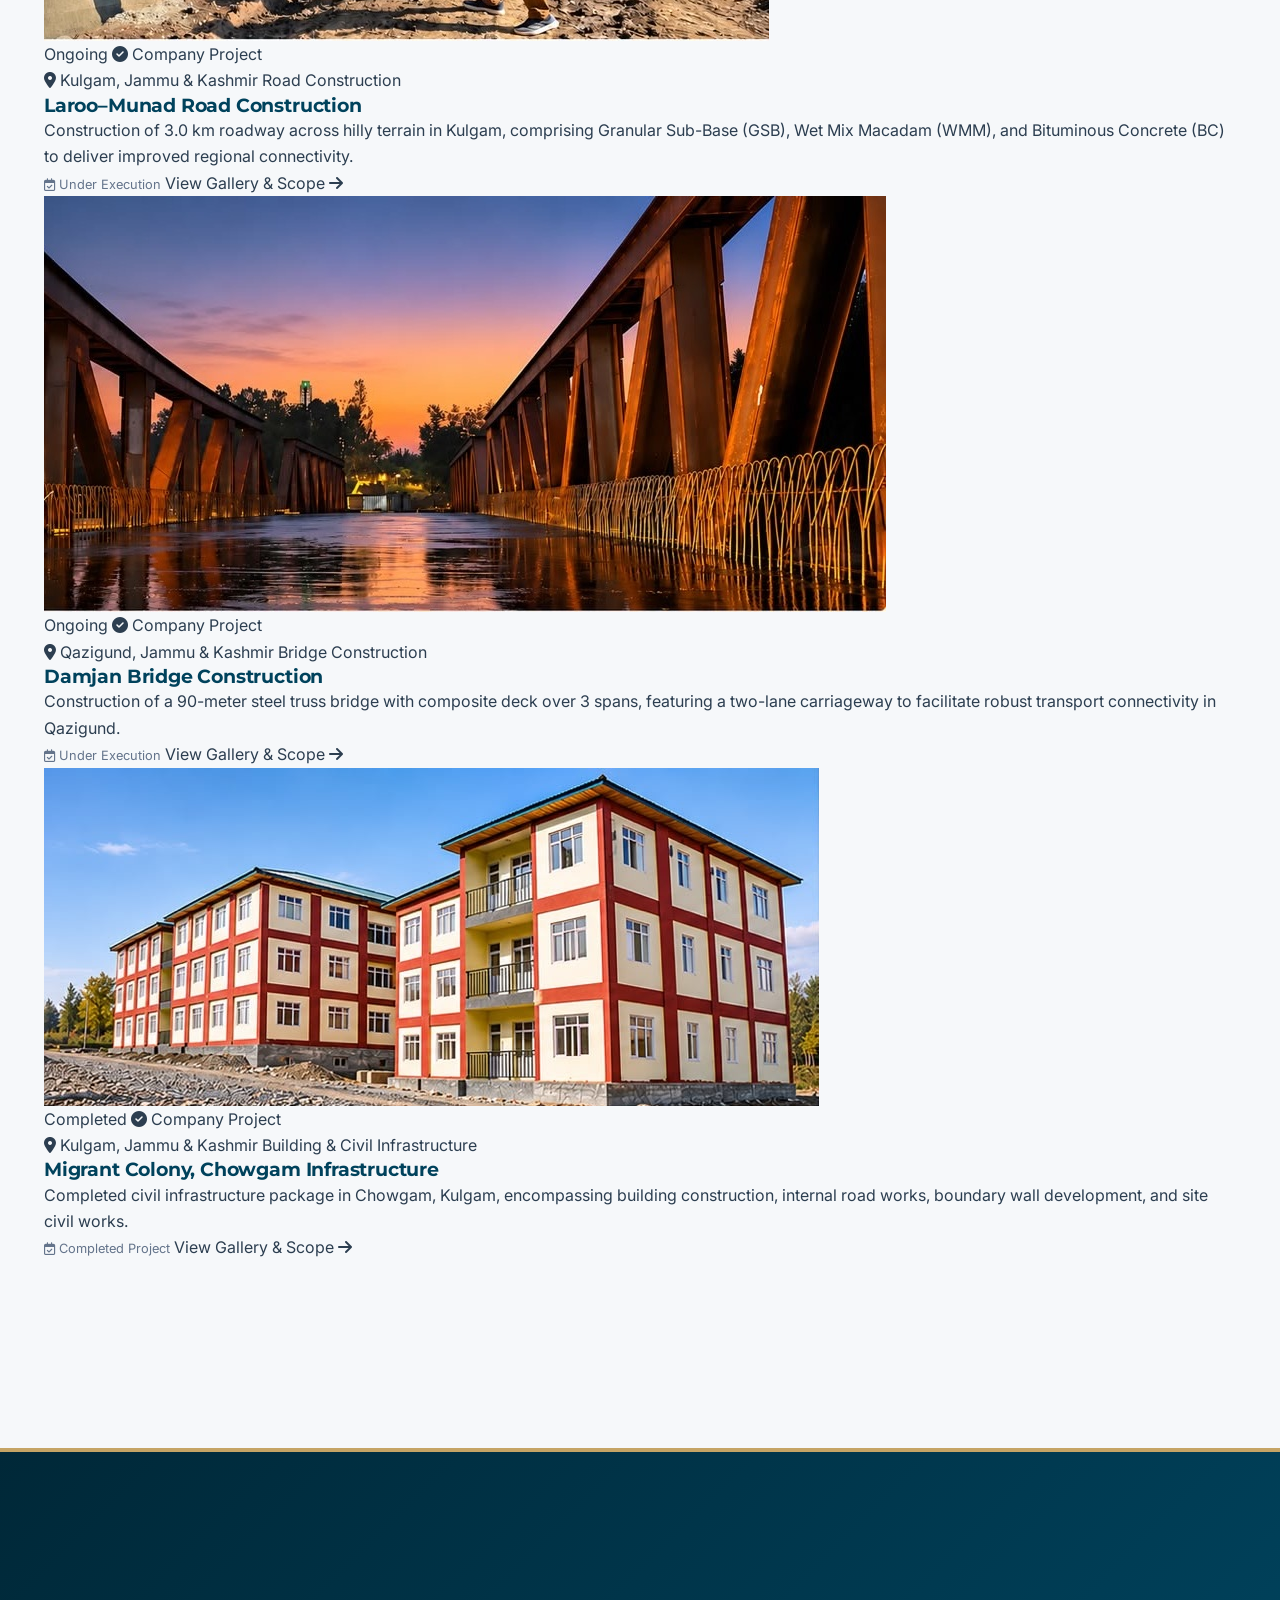
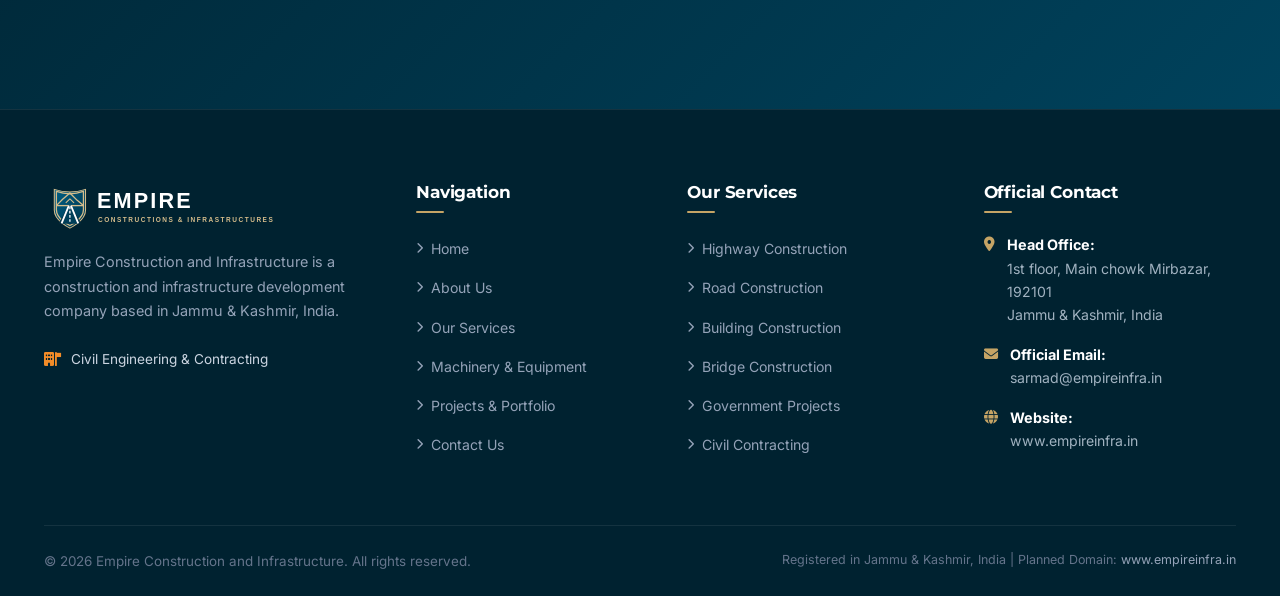
==== commit 21314672: "Showcase official logo on hero right space, enlarge top-left logo and title, remove badge, and featu" ====
--- a/index.html
+++ b/index.html
@@ -61,7 +61,7 @@
     <div class="container navbar">
       <!-- Brand Logo -->
       <a href="index.html" class="brand-link" aria-label="Empire Construction and Infrastructure Homepage">
-        <img src="assets/images/logo/logo-primary.svg" alt="Empire Construction and Infrastructure Logo" class="brand-logo" width="240" height="48">
+        <img src="assets/images/logo/logo-primary.svg" alt="Empire Construction and Infrastructure Logo" class="brand-logo" width="290" height="58">
       </a>
 
       <!-- Desktop Navigation Menu -->
@@ -122,60 +122,94 @@
     <section class="hero" aria-label="Introduction Banner">
       <div class="hero-overlay"></div>
       <div class="container">
-        <div class="hero-content fade-in-up">
-          <div class="hero-badge">
-            <i class="fa-solid fa-mountain"></i> Jammu &amp; Kashmir Infrastructure
-          </div>
-          <h1 class="hero-title">
-            BUILDING INFRASTRUCTURE.
-            <span>CONNECTING POSSIBILITIES.</span>
-          </h1>
-          <p class="hero-subheading">
-            Delivering construction and infrastructure solutions across Jammu &amp; Kashmir.
-          </p>
-          <p class="hero-text">
-            Empire Construction and Infrastructure undertakes road, highway, building and civil infrastructure works with a focus on professional execution, reliability and quality.
-          </p>
-          <div class="hero-actions">
-            <a href="services.html" class="btn btn-primary">
-              <i class="fa-solid fa-road"></i> Explore Our Services
-            </a>
-            <a href="contact.html" class="btn btn-secondary">
-              <i class="fa-solid fa-paper-plane"></i> Contact Us
-            </a>
-          </div>
-
-          <!-- Hero Highlights Bar -->
-          <div class="hero-features">
-            <div class="hero-feature-item">
-              <div class="hero-feature-icon">
-                <i class="fa-solid fa-helmet-safety"></i>
-              </div>
-              <div class="hero-feature-text">
-                <h4>Civil Engineering</h4>
-                <p>Comprehensive highways, roads, bridges, and civil structures.</p>
-              </div>
-            </div>
-            <div class="hero-feature-item">
-              <div class="hero-feature-icon">
-                <i class="fa-solid fa-truck-monster"></i>
-              </div>
-              <div class="hero-feature-text">
-                <h4>Machinery &amp; Fleet</h4>
-                <p>Equipped with road construction machinery and heavy equipment.</p>
-              </div>
-            </div>
-            <div class="hero-feature-item">
-              <div class="hero-feature-icon">
-                <i class="fa-solid fa-map-location-dot"></i>
-              </div>
-              <div class="hero-feature-text">
-                <h4>Regional Reach</h4>
-                <p>Dedicated execution across challenging terrains of Jammu &amp; Kashmir.</p>
-              </div>
-            </div>
-          </div>
-        </div>
+        
+        <div class="hero-grid">
+          
+          <!-- LEFT HERO CONTENT -->
+          <div class="hero-content fade-in-up">
+            <!-- OFFICIAL MOTTO / QUOTATION -->
+            <div class="hero-quote">
+              <span class="hero-quote-icon"><i class="fa-solid fa-quote-left"></i></span>
+              <span class="hero-quote-text">“Building Progress. Connecting Futures.”</span>
+            </div>
+
+            <!-- HERO TITLE (Enhanced & commanding) -->
+            <h1 class="hero-title">
+              BUILDING INFRASTRUCTURE.
+              <span>CONNECTING POSSIBILITIES.</span>
+            </h1>
+
+            <p class="hero-subheading">
+              Delivering construction and infrastructure solutions across Jammu &amp; Kashmir.
+            </p>
+
+            <p class="hero-text">
+              Empire Construction and Infrastructure undertakes road, highway, building and civil infrastructure works with a focus on professional execution, reliability and quality.
+            </p>
+
+            <div class="hero-actions">
+              <a href="services.html" class="btn btn-primary">
+                <i class="fa-solid fa-road"></i> Explore Our Services
+              </a>
+              <a href="contact.html" class="btn btn-secondary">
+                <i class="fa-solid fa-paper-plane"></i> Contact Us
+              </a>
+            </div>
+          </div>
+
+          <!-- RIGHT HERO LOGO SHOWCASE (Utilizing the right space) -->
+          <div class="hero-logo-showcase fade-in-up">
+            <div class="hero-logo-card">
+              <div class="hero-logo-card-glow"></div>
+              <div class="hero-logo-card-inner">
+                <div class="hero-logo-badge-header">
+                  <i class="fa-solid fa-shield-halved"></i>
+                  <span>Official Corporate Emblem</span>
+                </div>
+                <div class="hero-logo-img-wrapper">
+                  <img src="assets/images/logo/official-logo-card.jpg" alt="Empire Constructions and Infrastructures Official Logo" class="hero-logo-card-img" width="504" height="564">
+                </div>
+                <div class="hero-logo-card-footer">
+                  <span class="emblem-card-name">Empire Constructions &amp; Infrastructures</span>
+                  <span class="emblem-card-loc"><i class="fa-solid fa-location-dot"></i> Mirbazar, Jammu &amp; Kashmir</span>
+                </div>
+              </div>
+            </div>
+          </div>
+
+        </div>
+
+        <!-- HERO HIGHLIGHTS BAR -->
+        <div class="hero-features">
+          <div class="hero-feature-item">
+            <div class="hero-feature-icon">
+              <i class="fa-solid fa-helmet-safety"></i>
+            </div>
+            <div class="hero-feature-text">
+              <h4>Civil Engineering</h4>
+              <p>Comprehensive highways, roads, bridges, and civil structures.</p>
+            </div>
+          </div>
+          <div class="hero-feature-item">
+            <div class="hero-feature-icon">
+              <i class="fa-solid fa-truck-monster"></i>
+            </div>
+            <div class="hero-feature-text">
+              <h4>Machinery &amp; Fleet</h4>
+              <p>Equipped with road construction machinery and heavy equipment.</p>
+            </div>
+          </div>
+          <div class="hero-feature-item">
+            <div class="hero-feature-icon">
+              <i class="fa-solid fa-map-location-dot"></i>
+            </div>
+            <div class="hero-feature-text">
+              <h4>Regional Reach</h4>
+              <p>Dedicated execution across challenging terrains of Jammu &amp; Kashmir.</p>
+            </div>
+          </div>
+        </div>
+
       </div>
     </section>
 
@@ -505,7 +539,7 @@
         <!-- Brand Info -->
         <div class="footer-brand">
           <a href="index.html">
-            <img src="assets/images/logo/logo-light.svg" alt="Empire Construction Logo" class="brand-logo" width="240" height="48">
+            <img src="assets/images/logo/logo-light.svg" alt="Empire Construction Logo" class="brand-logo" width="290" height="58">
           </a>
           <p>
             Empire Construction and Infrastructure is a construction and infrastructure development company based in Jammu &amp; Kashmir, India.
--- a/assets/css/style.css
+++ b/assets/css/style.css
@@ -350,9 +350,9 @@
 }
 
 .brand-logo {
-  height: 48px;
+  height: 58px;
   width: auto;
-  max-width: 260px;
+  max-width: 310px;
   object-fit: contain;
   transition: var(--transition);
 }
@@ -494,16 +494,11 @@
 /* --- HERO SECTION --- */
 .hero {
   position: relative;
-  min-height: 86vh;
-  display: flex;
-  align-items: center;
-  background-color: var(--primary-dark);
-  background-image: url('../images/hero/hero-bg.svg');
-  background-size: cover;
-  background-position: center;
-  background-repeat: no-repeat;
-  color: var(--white);
-  padding: 100px 0 110px;
+  min-height: 88vh;
+  display: flex;
+  align-items: center;
+  background: var(--primary-dark) url('../images/hero/hero-highway-bg.svg') no-repeat center center / cover;
+  padding: 130px 0 80px;
   overflow: hidden;
 }
 
@@ -513,7 +508,7 @@
   left: 0;
   width: 100%;
   height: 100%;
-  background: linear-gradient(135deg, rgba(11, 23, 36, 0.88) 0%, rgba(16, 36, 58, 0.78) 50%, rgba(11, 23, 36, 0.92) 100%);
+  background: linear-gradient(135deg, rgba(0, 40, 56, 0.94) 0%, rgba(0, 66, 92, 0.88) 55%, rgba(0, 28, 40, 0.94) 100%);
   z-index: 1;
 }
 
@@ -522,62 +517,195 @@
   z-index: 2;
 }
 
+/* Two-column hero grid */
+.hero-grid {
+  display: grid;
+  grid-template-columns: 1.18fr 0.82fr;
+  gap: 52px;
+  align-items: center;
+}
+
 .hero-content {
-  max-width: 820px;
-}
-
-.hero-badge {
+  max-width: 720px;
+}
+
+/* Quotation Style */
+.hero-quote {
   display: inline-flex;
   align-items: center;
-  gap: 10px;
-  background: rgba(242, 140, 40, 0.2);
-  border: 1px solid rgba(242, 140, 40, 0.45);
-  color: #FB923C;
-  font-size: 0.85rem;
+  gap: 12px;
+  background: rgba(212, 188, 139, 0.12);
+  border: 1.5px solid rgba(212, 188, 139, 0.45);
+  padding: 9px 20px;
+  border-radius: 50px;
+  margin-bottom: 22px;
+  backdrop-filter: blur(8px);
+  -webkit-backdrop-filter: blur(8px);
+  box-shadow: 0 4px 18px rgba(0, 0, 0, 0.25), 0 0 15px rgba(212, 188, 139, 0.15);
+}
+
+.hero-quote-icon {
+  color: var(--accent);
+  font-size: 1rem;
+  opacity: 0.9;
+}
+
+.hero-quote-text {
+  font-family: var(--font-heading);
+  font-size: clamp(1.05rem, 2.2vw, 1.28rem);
+  font-weight: 700;
+  font-style: italic;
+  letter-spacing: 0.03em;
+  color: var(--accent);
+  text-shadow: 0 2px 10px rgba(0, 0, 0, 0.45);
+}
+
+/* Hero Title - Larger & authoritative */
+.hero-title {
+  font-size: clamp(2.4rem, 4.4vw, 3.85rem);
+  font-weight: 900;
+  color: var(--white);
+  line-height: 1.1;
+  letter-spacing: -0.025em;
+  margin-bottom: 20px;
+  text-transform: uppercase;
+  text-shadow: 0 4px 25px rgba(0, 0, 0, 0.5);
+}
+
+.hero-title span {
+  color: var(--accent);
+  display: block;
+}
+
+.hero-subheading {
+  font-size: 1.28rem;
+  font-weight: 600;
+  color: #E2E8F0;
+  margin-bottom: 16px;
+  line-height: 1.45;
+}
+
+.hero-text {
+  font-size: 1.02rem;
+  color: #CBD5E1;
+  line-height: 1.68;
+  margin-bottom: 34px;
+  max-width: 650px;
+}
+
+.hero-actions {
+  display: flex;
+  align-items: center;
+  gap: 18px;
+  flex-wrap: wrap;
+}
+
+/* Hero Right Logo Showcase Card */
+.hero-logo-showcase {
+  display: flex;
+  justify-content: center;
+  align-items: center;
+  position: relative;
+}
+
+.hero-logo-card {
+  position: relative;
+  width: 100%;
+  max-width: 390px;
+  transition: transform 0.35s ease, box-shadow 0.35s ease;
+}
+
+.hero-logo-card:hover {
+  transform: translateY(-5px);
+}
+
+.hero-logo-card-glow {
+  position: absolute;
+  top: -15px;
+  left: -15px;
+  right: -15px;
+  bottom: -15px;
+  background: radial-gradient(circle, rgba(212, 188, 139, 0.28) 0%, rgba(0, 66, 92, 0) 70%);
+  filter: blur(20px);
+  z-index: 1;
+  pointer-events: none;
+}
+
+.hero-logo-card-inner {
+  position: relative;
+  z-index: 2;
+  background: linear-gradient(180deg, #FFFFFF 0%, #F8FAFC 100%);
+  border-radius: 20px;
+  border: 2px solid rgba(212, 188, 139, 0.65);
+  box-shadow: 0 24px 55px rgba(0, 0, 0, 0.45), 0 0 35px rgba(212, 188, 139, 0.2);
+  padding: 22px 20px 20px;
+  text-align: center;
+}
+
+.hero-logo-badge-header {
+  display: inline-flex;
+  align-items: center;
+  gap: 8px;
+  font-size: 0.74rem;
   font-weight: 700;
   letter-spacing: 0.12em;
   text-transform: uppercase;
-  padding: 8px 18px;
+  color: var(--primary);
+  background: rgba(0, 66, 92, 0.08);
+  padding: 5px 14px;
   border-radius: 50px;
-  margin-bottom: 24px;
-}
-
-.hero-title {
-  font-size: 3.4rem;
-  font-weight: 800;
-  color: var(--white);
-  line-height: 1.15;
-  letter-spacing: -0.02em;
-  margin-bottom: 20px;
-  text-transform: uppercase;
-}
-
-.hero-title span {
-  color: var(--accent);
+  margin-bottom: 14px;
+  border: 1px solid rgba(0, 66, 92, 0.12);
+}
+
+.hero-logo-badge-header i {
+  color: var(--accent);
+}
+
+.hero-logo-img-wrapper {
+  padding: 4px;
+  background: #FFFFFF;
+  border-radius: 12px;
+  display: flex;
+  align-items: center;
+  justify-content: center;
+}
+
+.hero-logo-card-img {
+  width: 100%;
+  max-width: 310px;
+  height: auto;
+  object-fit: contain;
   display: block;
-}
-
-.hero-subheading {
-  font-size: 1.35rem;
-  font-weight: 600;
-  color: #E2E8F0;
-  margin-bottom: 18px;
-  line-height: 1.4;
-}
-
-.hero-text {
-  font-size: 1.05rem;
-  color: #CBD5E1;
-  line-height: 1.7;
-  margin-bottom: 36px;
-  max-width: 680px;
-}
-
-.hero-actions {
-  display: flex;
-  align-items: center;
-  gap: 18px;
-  flex-wrap: wrap;
+  margin: 0 auto;
+}
+
+.hero-logo-card-footer {
+  margin-top: 14px;
+  padding-top: 12px;
+  border-top: 1px solid #E2E8F0;
+  display: flex;
+  flex-direction: column;
+  gap: 3px;
+}
+
+.emblem-card-name {
+  font-family: var(--font-heading);
+  font-size: 0.92rem;
+  font-weight: 700;
+  color: var(--primary);
+  letter-spacing: 0.02em;
+}
+
+.emblem-card-loc {
+  font-size: 0.78rem;
+  color: var(--text-muted);
+  font-weight: 500;
+}
+
+.emblem-card-loc i {
+  color: var(--accent);
+  margin-right: 4px;
 }
 
 /* Hero Key Indicators Bar */
@@ -599,851 +727,22 @@
 .hero-feature-icon {
   font-size: 1.5rem;
   color: var(--accent);
+  flex-shrink: 0;
   margin-top: 2px;
 }
 
 .hero-feature-text h4 {
-  font-size: 0.98rem;
+  font-size: 1.05rem;
   font-weight: 700;
   color: var(--white);
   margin-bottom: 4px;
 }
 
 .hero-feature-text p {
-  font-size: 0.85rem;
-  color: #94A3B8;
-  line-height: 1.45;
-}
-
-/* --- PAGE BANNER (For Inner Pages) --- */
-.page-banner {
-  background-color: var(--primary);
-  background-image: linear-gradient(135deg, rgba(11, 23, 36, 0.95), rgba(16, 36, 58, 0.9)), url('../images/hero/hero-bg.svg');
-  background-size: cover;
-  background-position: center;
-  color: var(--white);
-  padding: 72px 0 64px;
-  position: relative;
-  border-bottom: 3px solid var(--accent);
-}
-
-.page-banner-content {
-  max-width: 820px;
-}
-
-.page-banner-title {
-  font-size: 2.75rem;
-  font-weight: 800;
-  color: var(--white);
-  margin-bottom: 12px;
-}
-
-.breadcrumbs {
-  display: flex;
-  align-items: center;
-  gap: 8px;
-  font-size: 0.85rem;
-  color: var(--text-light);
-  margin-bottom: 16px;
-}
-
-.breadcrumbs a:hover {
-  color: var(--accent);
-}
-
-.breadcrumbs span {
-  color: var(--accent);
-}
-
-/* --- COMPANY INTRO SECTION --- */
-.intro-grid {
-  display: grid;
-  grid-template-columns: 1.15fr 0.85fr;
-  gap: 56px;
-  align-items: center;
-}
-
-.intro-text-block p {
-  font-size: 1.05rem;
-  color: var(--text-secondary);
-  line-height: 1.8;
-  margin-bottom: 22px;
-}
-
-.intro-highlights {
-  display: grid;
-  grid-template-columns: repeat(2, 1fr);
-  gap: 18px;
-  margin-top: 30px;
-}
-
-.intro-highlight-card {
-  background: var(--white);
-  border: 1px solid var(--border-light);
-  border-left: 4px solid var(--accent);
-  padding: 18px;
-  border-radius: var(--radius-md);
-  box-shadow: var(--shadow-sm);
-}
-
-.intro-highlight-card h4 {
-  font-size: 0.95rem;
-  font-weight: 700;
-  margin-bottom: 6px;
-  color: var(--primary);
-}
-
-.intro-highlight-card p {
-  font-size: 0.85rem;
-  color: var(--text-muted);
+  font-size: 0.88rem;
+  color: #CBD5E1;
   line-height: 1.5;
   margin-bottom: 0;
-}
-
-.intro-visual {
-  position: relative;
-}
-
-.intro-visual-img {
-  width: 100%;
-  border-radius: var(--radius-lg);
-  box-shadow: var(--shadow-lg);
-  border: 1px solid var(--border-light);
-}
-
-.intro-badge-float {
-  position: absolute;
-  bottom: -20px;
-  right: -20px;
-  background: var(--primary);
-  color: var(--white);
-  padding: 20px 24px;
-  border-radius: var(--radius-md);
-  border-left: 4px solid var(--accent);
-  box-shadow: var(--shadow-lg);
-  max-width: 240px;
-}
-
-.intro-badge-float strong {
-  display: block;
-  font-family: var(--font-heading);
-  font-size: 1.1rem;
-  color: var(--accent);
-  margin-bottom: 4px;
-}
-
-.intro-badge-float span {
-  font-size: 0.82rem;
-  color: #CBD5E1;
-  line-height: 1.4;
-  display: block;
-}
-
-/* --- SERVICES CARDS GRID --- */
-.services-grid {
-  display: grid;
-  grid-template-columns: repeat(3, 1fr);
-  gap: 30px;
-}
-
-.service-card {
-  background: var(--white);
-  border-radius: var(--radius-lg);
-  overflow: hidden;
-  box-shadow: var(--shadow-sm);
-  border: 1px solid var(--border-light);
-  transition: var(--transition);
-  display: flex;
-  flex-direction: column;
-}
-
-.service-card:hover {
-  transform: translateY(-6px);
-  box-shadow: var(--shadow-lg);
-  border-color: rgba(242, 140, 40, 0.4);
-}
-
-.service-card-media {
-  position: relative;
-  height: 220px;
-  overflow: hidden;
-  background: var(--primary-dark);
-}
-
-.service-card-media img {
-  width: 100%;
-  height: 100%;
-  object-fit: cover;
-  transition: transform 0.5s ease;
-}
-
-.service-card:hover .service-card-media img {
-  transform: scale(1.05);
-}
-
-.service-card-icon {
-  position: absolute;
-  bottom: 16px;
-  right: 18px;
-  width: 48px;
-  height: 48px;
-  background: var(--accent);
-  color: var(--white);
-  border-radius: var(--radius-md);
-  display: flex;
-  align-items: center;
-  justify-content: center;
-  font-size: 1.25rem;
-  box-shadow: var(--shadow-md);
-}
-
-.service-card-body {
-  padding: 26px 24px 28px;
-  display: flex;
-  flex-direction: column;
-  flex-grow: 1;
-}
-
-.service-card-title {
-  font-size: 1.25rem;
-  font-weight: 700;
-  margin-bottom: 12px;
-  color: var(--primary);
-}
-
-.service-card-desc {
-  font-size: 0.92rem;
-  color: var(--text-muted);
-  line-height: 1.65;
-  margin-bottom: 20px;
-  flex-grow: 1;
-}
-
-.service-card-link {
-  display: inline-flex;
-  align-items: center;
-  gap: 8px;
-  font-size: 0.88rem;
-  font-weight: 700;
-  color: var(--accent);
-}
-
-.service-card-link i {
-  transition: transform 0.2s ease;
-}
-
-.service-card:hover .service-card-link i {
-  transform: translateX(4px);
-}
-
-/* Service Detail Block (Detailed on Services Page) */
-.service-detail-item {
-  display: grid;
-  grid-template-columns: 1fr 1fr;
-  gap: 48px;
-  align-items: center;
-  padding: 56px 0;
-  border-bottom: 1px solid var(--border-light);
-}
-
-.service-detail-item:last-child {
-  border-bottom: none;
-}
-
-.service-detail-item.reverse {
-  grid-template-columns: 1fr 1fr;
-}
-.service-detail-item.reverse .service-detail-media {
-  order: 2;
-}
-.service-detail-item.reverse .service-detail-content {
-  order: 1;
-}
-
-.service-detail-media {
-  position: relative;
-  border-radius: var(--radius-lg);
-  overflow: hidden;
-  box-shadow: var(--shadow-md);
-  border: 1px solid var(--border-light);
-}
-
-.service-detail-media img {
-  width: 100%;
-  height: 380px;
-  object-fit: cover;
-}
-
-.service-detail-content h3 {
-  font-size: 1.85rem;
-  font-weight: 800;
-  color: var(--primary);
-  margin-bottom: 16px;
-}
-
-.service-detail-content p {
-  font-size: 1rem;
-  color: var(--text-secondary);
-  line-height: 1.75;
-  margin-bottom: 22px;
-}
-
-.service-detail-checklist {
-  display: grid;
-  grid-template-columns: 1fr 1fr;
-  gap: 12px 20px;
-  margin-bottom: 28px;
-}
-
-.service-detail-checklist li {
-  display: flex;
-  align-items: center;
-  gap: 10px;
-  font-size: 0.9rem;
-  font-weight: 500;
-  color: var(--primary);
-}
-
-.service-detail-checklist li i {
-  color: var(--accent);
-}
-
-/* --- MACHINERY & EQUIPMENT SECTION --- */
-.machinery-grid {
-  display: grid;
-  grid-template-columns: repeat(4, 1fr);
-  gap: 24px;
-}
-
-.machinery-card {
-  background: var(--white);
-  border-radius: var(--radius-lg);
-  overflow: hidden;
-  box-shadow: var(--shadow-sm);
-  border: 1px solid var(--border-light);
-  transition: var(--transition);
-  display: flex;
-  flex-direction: column;
-}
-
-.machinery-card:hover {
-  transform: translateY(-5px);
-  box-shadow: var(--shadow-lg);
-  border-color: var(--accent);
-}
-
-.machinery-card-media {
-  height: 190px;
-  background: var(--primary-dark);
-  position: relative;
-  overflow: hidden;
-}
-
-.machinery-card-media img {
-  width: 100%;
-  height: 100%;
-  object-fit: cover;
-  transition: transform 0.4s ease;
-}
-
-.machinery-card:hover .machinery-card-media img {
-  transform: scale(1.04);
-}
-
-.machinery-card-tag {
-  position: absolute;
-  top: 12px;
-  left: 12px;
-  background: rgba(11, 23, 36, 0.85);
-  color: var(--accent);
-  font-size: 0.72rem;
-  font-weight: 700;
-  letter-spacing: 0.08em;
-  text-transform: uppercase;
-  padding: 4px 10px;
-  border-radius: var(--radius-sm);
-  border-left: 3px solid var(--accent);
-}
-
-.machinery-card-body {
-  padding: 20px;
-  display: flex;
-  flex-direction: column;
-  flex-grow: 1;
-}
-
-.machinery-card-title {
-  font-size: 1.15rem;
-  font-weight: 700;
-  margin-bottom: 8px;
-  color: var(--primary);
-}
-
-.machinery-card-desc {
-  font-size: 0.86rem;
-  color: var(--text-muted);
-  line-height: 1.55;
-  margin-bottom: 14px;
-  flex-grow: 1;
-}
-
-.machinery-card-purpose {
-  background: var(--bg-alt);
-  padding: 8px 12px;
-  border-radius: var(--radius-sm);
-  margin-bottom: 16px;
-  border-left: 3px solid var(--supporting);
-}
-
-.machinery-card-purpose small {
-  display: block;
-  font-size: 0.72rem;
-  font-weight: 700;
-  text-transform: uppercase;
-  letter-spacing: 0.06em;
-  color: var(--supporting);
-  margin-bottom: 2px;
-}
-
-.machinery-card-purpose span {
-  font-size: 0.82rem;
-  font-weight: 500;
-  color: var(--primary);
-}
-
-.machinery-spec-list {
-  border-top: 1px solid var(--border-light);
-  padding-top: 12px;
-  font-size: 0.8rem;
-  color: var(--text-muted);
-  display: flex;
-  flex-direction: column;
-  gap: 6px;
-}
-
-.machinery-spec-row {
-  display: flex;
-  justify-content: space-between;
-}
-
-.machinery-spec-label {
-  font-weight: 600;
-  color: var(--text-secondary);
-}
-
-.machinery-spec-value {
-  font-family: monospace;
-  font-weight: 600;
-  color: var(--primary);
-}
-
-/* Operational Banner Notice */
-.notice-box {
-  background: #FFFBEB;
-  border: 1px solid #FDE68A;
-  border-left: 5px solid #F59E0B;
-  padding: 16px 20px;
-  border-radius: var(--radius-md);
-  margin-bottom: 36px;
-  display: flex;
-  align-items: flex-start;
-  gap: 14px;
-}
-
-.notice-box i {
-  color: #D97706;
-  font-size: 1.25rem;
-  margin-top: 2px;
-}
-
-.notice-box p {
-  font-size: 0.9rem;
-  color: #92400E;
-  line-height: 1.55;
-  margin: 0;
-}
-
-/* --- PROJECTS & PORTFOLIO SECTION --- */
-.portfolio-filters {
-  display: flex;
-  align-items: center;
-  justify-content: center;
-  gap: 12px;
-  margin-bottom: 40px;
-  flex-wrap: wrap;
-}
-
-.filter-btn {
-  padding: 10px 22px;
-  font-size: 0.9rem;
-  font-weight: 600;
-  border-radius: 50px;
-  background: var(--white);
-  color: var(--text-secondary);
-  border: 1px solid var(--border-light);
-  transition: var(--transition);
-}
-
-.filter-btn:hover {
-  border-color: var(--accent);
-  color: var(--accent);
-}
-
-.filter-btn.active {
-  background: var(--primary);
-  color: var(--white);
-  border-color: var(--primary);
-  box-shadow: 0 4px 12px rgba(16, 36, 58, 0.2);
-}
-
-.projects-grid {
-  display: grid;
-  grid-template-columns: repeat(3, 1fr);
-  gap: 30px;
-}
-
-.project-card {
-  background: var(--white);
-  border-radius: var(--radius-lg);
-  overflow: hidden;
-  box-shadow: var(--shadow-sm);
-  border: 1px solid var(--border-light);
-  transition: var(--transition);
-  display: flex;
-  flex-direction: column;
-  cursor: pointer;
-}
-
-.project-card:hover {
-  transform: translateY(-6px);
-  box-shadow: var(--shadow-lg);
-  border-color: var(--accent);
-}
-
-.project-card-media {
-  position: relative;
-  height: 240px;
-  background: var(--primary-dark);
-  overflow: hidden;
-}
-
-.project-card-media img {
-  width: 100%;
-  height: 100%;
-  object-fit: cover;
-  transition: transform 0.5s ease;
-}
-
-.project-card:hover .project-card-media img {
-  transform: scale(1.05);
-}
-
-.project-status-pill {
-  position: absolute;
-  top: 14px;
-  right: 14px;
-  padding: 5px 14px;
-  border-radius: 50px;
-  font-size: 0.76rem;
-  font-weight: 700;
-  text-transform: uppercase;
-  letter-spacing: 0.06em;
-  color: var(--white);
-  box-shadow: var(--shadow-sm);
-}
-
-.status-ongoing {
-  background-color: var(--accent);
-}
-
-.status-recent {
-  background-color: #0284C7;
-}
-
-.status-completed {
-  background-color: #10B981;
-}
-
-.sample-badge {
-  position: absolute;
-  bottom: 12px;
-  left: 12px;
-  background: rgba(11, 23, 36, 0.85);
-  backdrop-filter: blur(4px);
-  color: #CBD5E1;
-  font-size: 0.72rem;
-  font-weight: 600;
-  letter-spacing: 0.05em;
-  padding: 4px 10px;
-  border-radius: var(--radius-sm);
-  border-left: 2.5px solid var(--accent);
-}
-
-.badge-verified {
-  position: absolute;
-  bottom: 12px;
-  left: 12px;
-  background: rgba(15, 118, 110, 0.95);
-  backdrop-filter: blur(4px);
-  color: #FFFFFF;
-  font-size: 0.72rem;
-  font-weight: 700;
-  letter-spacing: 0.05em;
-  padding: 4px 10px;
-  border-radius: var(--radius-sm);
-  display: inline-flex;
-  align-items: center;
-  gap: 5px;
-  box-shadow: 0 2px 6px rgba(0, 0, 0, 0.2);
-  border-left: 2.5px solid #34D399;
-}
-
-/* Modal Gallery Strip & Thumbnails */
-.modal-gallery-strip {
-  margin: 16px 0 24px;
-  padding: 14px 16px;
-  background: var(--bg-alt);
-  border-radius: var(--radius-md);
-  border: 1px solid var(--border-light);
-}
-
-.modal-gallery-title {
-  font-size: 0.82rem;
-  font-weight: 700;
-  text-transform: uppercase;
-  letter-spacing: 0.06em;
-  color: var(--primary);
-  margin-bottom: 10px;
-  display: flex;
-  align-items: center;
-  gap: 6px;
-}
-
-.modal-gallery-thumbs {
-  display: flex;
-  gap: 10px;
-  overflow-x: auto;
-  padding-bottom: 6px;
-  scrollbar-width: thin;
-}
-
-.modal-thumb-btn {
-  flex-shrink: 0;
-  width: 78px;
-  height: 56px;
-  border-radius: 6px;
-  overflow: hidden;
-  border: 2.5px solid transparent;
-  padding: 0;
-  cursor: pointer;
-  background: var(--primary-dark);
-  transition: var(--transition);
-}
-
-.modal-thumb-btn img {
-  width: 100%;
-  height: 100%;
-  object-fit: cover;
-}
-
-.modal-thumb-btn:hover {
-  transform: translateY(-2px);
-  border-color: #CBD5E1;
-}
-
-.modal-thumb-btn.active {
-  border-color: var(--accent);
-  box-shadow: 0 0 10px rgba(242, 140, 40, 0.4);
-}
-
-.project-card-body {
-  padding: 24px;
-  display: flex;
-  flex-direction: column;
-  flex-grow: 1;
-}
-
-.project-card-meta {
-  display: flex;
-  align-items: center;
-  justify-content: space-between;
-  margin-bottom: 8px;
-  font-size: 0.82rem;
-  color: var(--text-muted);
-}
-
-.project-card-location {
-  display: inline-flex;
-  align-items: center;
-  gap: 5px;
-  color: var(--accent);
-  font-weight: 600;
-}
-
-.project-card-title {
-  font-size: 1.25rem;
-  font-weight: 700;
-  color: var(--primary);
-  margin-bottom: 10px;
-  line-height: 1.35;
-}
-
-.project-card-desc {
-  font-size: 0.9rem;
-  color: var(--text-secondary);
-  line-height: 1.6;
-  margin-bottom: 18px;
-  flex-grow: 1;
-}
-
-.project-card-footer {
-  border-top: 1px solid var(--border-light);
-  padding-top: 14px;
-  display: flex;
-  align-items: center;
-  justify-content: space-between;
-}
-
-.project-view-btn {
-  font-size: 0.88rem;
-  font-weight: 700;
-  color: var(--primary);
-  display: inline-flex;
-  align-items: center;
-  gap: 6px;
-  transition: var(--transition);
-}
-
-.project-card:hover .project-view-btn {
-  color: var(--accent);
-}
-
-/* --- PROJECT MODAL DETAIL VIEW --- */
-.modal-overlay {
-  position: fixed;
-  top: 0;
-  left: 0;
-  width: 100%;
-  height: 100%;
-  background: rgba(11, 23, 36, 0.75);
-  backdrop-filter: blur(5px);
-  z-index: 2000;
-  display: flex;
-  align-items: center;
-  justify-content: center;
-  padding: 24px;
-  opacity: 0;
-  pointer-events: none;
-  transition: opacity 0.3s ease;
-}
-
-.modal-overlay.open {
-  opacity: 1;
-  pointer-events: auto;
-}
-
-.modal-container {
-  background: var(--white);
-  width: 100%;
-  max-width: 860px;
-  max-height: 90vh;
-  border-radius: var(--radius-lg);
-  overflow-y: auto;
-  box-shadow: var(--shadow-lg);
-  position: relative;
-  transform: translateY(20px);
-  transition: transform 0.3s ease;
-}
-
-.modal-overlay.open .modal-container {
-  transform: translateY(0);
-}
-
-.modal-close-btn {
-  position: absolute;
-  top: 18px;
-  right: 18px;
-  width: 38px;
-  height: 38px;
-  background: rgba(11, 23, 36, 0.8);
-  color: var(--white);
-  border-radius: 50%;
-  display: flex;
-  align-items: center;
-  justify-content: center;
-  font-size: 1.1rem;
-  z-index: 10;
-  cursor: pointer;
-  transition: var(--transition);
-}
-
-.modal-close-btn:hover {
-  background: var(--accent);
-}
-
-.modal-media {
-  position: relative;
-  height: 380px;
-  background: var(--primary-dark);
-}
-
-.modal-media img {
-  width: 100%;
-  height: 100%;
-  object-fit: cover;
-}
-
-.modal-body {
-  padding: 36px 32px;
-}
-
-.modal-header-meta {
-  display: flex;
-  align-items: center;
-  gap: 14px;
-  margin-bottom: 12px;
-  flex-wrap: wrap;
-}
-
-.modal-title {
-  font-size: 1.85rem;
-  font-weight: 800;
-  color: var(--primary);
-  margin-bottom: 14px;
-}
-
-.modal-desc {
-  font-size: 1.05rem;
-  line-height: 1.75;
-  color: var(--text-secondary);
-  margin-bottom: 24px;
-}
-
-.modal-specs-grid {
-  display: grid;
-  grid-template-columns: repeat(3, 1fr);
-  gap: 16px;
-  background: var(--bg-alt);
-  padding: 20px;
-  border-radius: var(--radius-md);
-  margin-bottom: 24px;
-  border-left: 4px solid var(--accent);
-}
-
-.modal-spec-item strong {
-  display: block;
-  font-size: 0.78rem;
-  font-weight: 700;
-  color: var(--text-muted);
-  text-transform: uppercase;
-  letter-spacing: 0.05em;
-  margin-bottom: 3px;
-}
-
-.modal-spec-item span {
-  font-size: 0.95rem;
-  font-weight: 600;
-  color: var(--primary);
 }
 
 /* --- ABOUT US PAGE COMPONENTS --- */
@@ -1717,27 +1016,78 @@
   margin-top: 6px;
 }
 
+/* Quick email action pills */
+.email-actions-row {
+  display: flex;
+  gap: 8px;
+  flex-wrap: wrap;
+  margin-top: 8px;
+}
+
+.email-quick-pill {
+  display: inline-flex;
+  align-items: center;
+  gap: 6px;
+  padding: 5px 12px;
+  font-size: 0.78rem;
+  font-weight: 600;
+  border-radius: 4px;
+  background: rgba(255, 255, 255, 0.12);
+  color: var(--white);
+  border: 1px solid rgba(255, 255, 255, 0.25);
+  cursor: pointer;
+  transition: var(--transition);
+  text-decoration: none;
+}
+
+.email-quick-pill:hover {
+  background: var(--accent);
+  color: var(--white);
+  border-color: var(--accent);
+  transform: translateY(-1px);
+}
+
 .form-feedback {
   display: none;
-  padding: 16px;
+  padding: 20px;
   border-radius: var(--radius-md);
   margin-bottom: 24px;
   font-size: 0.95rem;
   font-weight: 500;
 }
 
+.form-feedback.visible {
+  display: block;
+}
+
 .form-feedback.success {
   display: block;
   background: #ECFDF5;
   color: #065F46;
-  border: 1px solid #A7F3D0;
+  border: 1.5px solid #10B981;
 }
 
 .form-feedback.error {
   display: block;
   background: #FEF2F2;
   color: #991B1B;
-  border: 1px solid #FECACA;
+  border: 1.5px solid #EF4444;
+}
+
+.form-feedback.info {
+  display: block;
+  background: #F0F9FF;
+  color: #075985;
+  border: 1.5px solid #0284C7;
+}
+
+.inquiry-fallback-actions {
+  display: flex;
+  gap: 10px;
+  flex-wrap: wrap;
+  margin-top: 14px;
+  padding-top: 14px;
+  border-top: 1px dashed rgba(0, 0, 0, 0.12);
 }
 
 /* --- CALL TO ACTION (CTA) SECTION --- */
@@ -1892,6 +1242,8 @@
 }
 
 /* --- RESPONSIVE MEDIA QUERIES --- */
+
+/* Laptops & Small Desktops (<= 1080px) */
 @media (max-width: 1080px) {
   .services-grid {
     grid-template-columns: repeat(2, 1fr);
@@ -1907,16 +1259,40 @@
   }
 }
 
+/* Tablets (<= 900px) */
 @media (max-width: 900px) {
+  .hero-grid {
+    grid-template-columns: 1fr;
+    gap: 40px;
+    text-align: center;
+  }
+  .hero-quote {
+    margin-left: auto;
+    margin-right: auto;
+  }
+  .hero-text {
+    margin-left: auto;
+    margin-right: auto;
+  }
+  .hero-actions {
+    justify-content: center;
+  }
+  .hero-logo-card {
+    max-width: 330px;
+    margin: 0 auto;
+  }
   .intro-grid {
     grid-template-columns: 1fr;
+    gap: 36px;
   }
   .about-hero-grid {
     grid-template-columns: 1fr;
+    gap: 36px;
   }
   .service-detail-item,
   .service-detail-item.reverse {
     grid-template-columns: 1fr;
+    gap: 28px;
   }
   .service-detail-item.reverse .service-detail-media {
     order: 1;
@@ -1926,6 +1302,7 @@
   }
   .contact-layout {
     grid-template-columns: 1fr;
+    gap: 36px;
   }
   .projects-grid {
     grid-template-columns: repeat(2, 1fr);
@@ -1933,6 +1310,7 @@
   .cta-banner-content {
     flex-direction: column;
     text-align: center;
+    gap: 28px;
   }
   .cta-banner-text p {
     margin: 0 auto;
@@ -1942,54 +1320,408 @@
   }
 }
 
+/* Mobile & Small Tablets (<= 768px) */
 @media (max-width: 768px) {
   :root {
-    --header-height: 72px;
-  }
+    --header-height: 68px;
+  }
+
+  /* Navigation & Header */
   .top-bar {
     display: none;
   }
-  .nav-links, .nav-cta {
+  .nav-links,
+  .nav-cta {
     display: none;
+  }
+  .brand-logo {
+    height: 46px;
+    max-width: 230px;
   }
   .mobile-nav-toggle {
     display: flex;
+    flex-direction: column;
+    justify-content: center;
+    align-items: center;
+    gap: 5px;
+    width: 44px;
+    height: 44px;
+    padding: 10px;
+    cursor: pointer;
+    z-index: 1002;
+    background: transparent;
+    border: none;
+  }
+  .mobile-nav-toggle span {
+    display: block;
+    height: 2.5px;
+    width: 24px;
+    background-color: var(--primary);
+    border-radius: 2px;
+    transition: var(--transition);
+  }
+  .mobile-nav-toggle.open span:nth-child(1) {
+    transform: translateY(7.5px) rotate(45deg);
+  }
+  .mobile-nav-toggle.open span:nth-child(2) {
+    opacity: 0;
+  }
+  .mobile-nav-toggle.open span:nth-child(3) {
+    transform: translateY(-7.5px) rotate(-45deg);
+  }
+  .mobile-nav {
+    width: 86%;
+    max-width: 340px;
+    padding: 76px 24px 32px;
+    overflow-y: auto;
+    -webkit-overflow-scrolling: touch;
+  }
+  .mobile-nav-links {
+    gap: 16px;
+  }
+  .mobile-nav-link {
+    font-size: 1.08rem;
+    padding: 10px 0;
+    min-height: 44px;
+    display: flex;
+    align-items: center;
+  }
+
+  /* Section Spacing & Typography */
+  .section {
+    padding: 56px 0;
+  }
+  .section-sm {
+    padding: 38px 0;
+  }
+  .section-header {
+    margin-bottom: 36px;
+  }
+  .section-title {
+    font-size: clamp(1.75rem, 5.8vw, 2.2rem);
+    margin-bottom: 12px;
+  }
+  .section-subtitle {
+    font-size: 0.98rem;
+    line-height: 1.6;
+  }
+
+  /* Hero Section */
+  .hero {
+    min-height: auto;
+    padding: 56px 0 44px;
+  }
+  .hero-badge {
+    font-size: 0.78rem;
+    padding: 6px 14px;
+    margin-bottom: 18px;
   }
   .hero-title {
-    font-size: 2.35rem;
+    font-size: clamp(1.85rem, 6.4vw, 2.35rem);
+    line-height: 1.18;
+    letter-spacing: -0.01em;
+    word-break: break-word;
+    margin-bottom: 16px;
   }
   .hero-subheading {
-    font-size: 1.15rem;
+    font-size: 1.1rem;
+    line-height: 1.45;
+    margin-bottom: 14px;
+  }
+  .hero-text {
+    font-size: 0.95rem;
+    line-height: 1.65;
+    margin-bottom: 28px;
+  }
+  .hero-actions {
+    flex-direction: column;
+    align-items: stretch;
+    gap: 12px;
+    width: 100%;
+  }
+  .hero-actions .btn {
+    width: 100%;
+    min-height: 48px;
+    justify-content: center;
+    text-align: center;
   }
   .hero-features {
     grid-template-columns: 1fr;
-    gap: 18px;
-  }
-  .projects-grid {
-    grid-template-columns: 1fr;
-  }
-  .services-grid {
-    grid-template-columns: 1fr;
-  }
-  .machinery-grid {
-    grid-template-columns: 1fr;
-  }
+    gap: 16px;
+    margin-top: 36px;
+    padding-top: 24px;
+  }
+  .hero-feature-item {
+    gap: 12px;
+  }
+
+  /* Page Banners */
+  .page-banner {
+    padding: 44px 0 36px;
+  }
+  .page-banner-title {
+    font-size: clamp(1.75rem, 5.5vw, 2.2rem);
+    margin-bottom: 10px;
+  }
+  .breadcrumbs {
+    font-size: 0.78rem;
+    margin-bottom: 12px;
+  }
+
+  /* Grids & Cards */
+  .services-grid,
+  .machinery-grid,
+  .projects-grid,
   .approach-grid {
     grid-template-columns: 1fr;
+    gap: 20px;
+  }
+  .service-card-media,
+  .machinery-card-media,
+  .project-card-media {
+    height: 210px;
+  }
+  .service-card-body,
+  .machinery-card-body,
+  .project-card-body {
+    padding: 20px 18px;
+  }
+  .service-detail-item {
+    margin-bottom: 44px;
+  }
+  .service-detail-media {
+    height: 220px;
+  }
+
+  /* Project Modal */
+  .modal-overlay {
+    padding: 14px;
+  }
+  .modal-container {
+    max-height: 92vh;
+    border-radius: var(--radius-md);
+    margin: 0;
+  }
+  .modal-media {
+    height: 220px;
+  }
+  .modal-close-btn {
+    top: 12px;
+    right: 12px;
+    width: 40px;
+    height: 40px;
+    font-size: 1.25rem;
+  }
+  .modal-body {
+    padding: 20px 18px;
+  }
+  .modal-title {
+    font-size: 1.35rem;
+  }
+  .modal-specs-grid {
+    grid-template-columns: 1fr;
+  }
+
+  /* Contact Us Form */
+  .contact-layout {
+    grid-template-columns: 1fr;
+    gap: 32px;
   }
   .form-group-row {
     grid-template-columns: 1fr;
-  }
-  .modal-specs-grid {
-    grid-template-columns: 1fr;
-  }
+    gap: 16px;
+  }
+  .form-control {
+    font-size: 16px !important; /* Critical to prevent iOS Safari auto-zoom */
+    padding: 12px 14px;
+    min-height: 48px;
+  }
+  select.form-control {
+    min-height: 48px;
+  }
+  textarea.form-control {
+    min-height: 120px;
+  }
+  #contactSubmitBtn {
+    min-height: 52px;
+    font-size: 0.98rem;
+  }
+
+  /* Call to Action Banner */
+  .cta-banner {
+    padding: 48px 0;
+    text-align: center;
+  }
+  .cta-banner-content {
+    flex-direction: column;
+    gap: 24px;
+  }
+  .cta-banner-text h2 {
+    font-size: clamp(1.6rem, 5vw, 2rem);
+  }
+  .cta-banner-text p {
+    font-size: 0.95rem;
+    margin: 0 auto;
+  }
+  .cta-banner-actions {
+    width: 100%;
+  }
+  .cta-banner-actions .btn {
+    width: 100%;
+    min-height: 48px;
+  }
+
+  /* Footer */
   .footer-top {
     grid-template-columns: 1fr;
-    gap: 36px;
+    gap: 32px;
+    padding-bottom: 36px;
   }
   .footer-bottom {
     flex-direction: column;
+    gap: 10px;
+    text-align: center;
+  }
+}
+
+/* Mobile Phones (<= 640px) */
+@media (max-width: 640px) {
+  .container {
+    padding-left: 16px;
+    padding-right: 16px;
+  }
+
+  /* App-Style Horizontally Scrollable Filter Tabs */
+  .portfolio-filters {
+    justify-content: flex-start;
+    overflow-x: auto;
+    flex-wrap: nowrap;
+    padding-bottom: 8px;
+    margin-bottom: 24px;
+    -webkit-overflow-scrolling: touch;
+    scrollbar-width: none;
+    -ms-overflow-style: none;
+    margin-left: -16px;
+    margin-right: -16px;
+    padding-left: 16px;
+    padding-right: 16px;
+  }
+  .portfolio-filters::-webkit-scrollbar {
+    display: none;
+  }
+  .filter-btn {
+    white-space: nowrap;
+    flex-shrink: 0;
+    padding: 8px 16px;
+    font-size: 0.82rem;
+    min-height: 40px;
+  }
+
+  /* Modal Mobile Thumbnails */
+  .modal-gallery-strip {
+    margin: 12px 0 18px;
+    padding: 10px 12px;
+  }
+  .modal-gallery-thumbs {
+    gap: 8px;
+  }
+  .modal-thumb-btn {
+    width: 62px;
+    height: 44px;
+    flex-shrink: 0;
+  }
+
+  /* Inquiry Form Fallback Buttons Stack */
+  .inquiry-fallback-actions {
+    flex-direction: column;
+  }
+  .inquiry-fallback-actions .btn {
+    width: 100%;
+    min-height: 44px;
+  }
+}
+
+/* Compact Smartphones (<= 480px) */
+@media (max-width: 480px) {
+  :root {
+    --header-height: 64px;
+  }
+
+  .brand-logo {
+    max-width: 195px;
+    height: 40px;
+  }
+
+  .section {
+    padding: 44px 0;
+  }
+  .section-sm {
+    padding: 30px 0;
+  }
+
+  .hero-title {
+    font-size: 1.8rem;
+  }
+  .hero-subheading {
+    font-size: 1.02rem;
+  }
+
+  .btn {
+    padding: 12px 20px;
+    font-size: 0.92rem;
+  }
+
+  .contact-info-panel,
+  .contact-form-panel {
+    padding: 20px 16px;
+  }
+
+  .contact-item {
     gap: 12px;
-    text-align: center;
-  }
-}
+    margin-bottom: 16px;
+  }
+  .contact-item-icon {
+    width: 38px;
+    height: 38px;
+    font-size: 0.95rem;
+    flex-shrink: 0;
+  }
+  .contact-item-text strong {
+    font-size: 0.78rem;
+  }
+  .contact-item-text span,
+  .contact-item-text a {
+    font-size: 0.88rem;
+  }
+
+  .intro-badge-float {
+    position: static;
+    margin-top: 14px;
+    border-radius: var(--radius-md);
+  }
+
+  .modal-media {
+    height: 195px;
+  }
+  .modal-close-btn {
+    top: 10px;
+    right: 10px;
+    width: 36px;
+    height: 36px;
+    font-size: 1.15rem;
+  }
+}
+
+/* Extra Small Screens (<= 360px) */
+@media (max-width: 360px) {
+  .brand-logo {
+    max-width: 150px;
+    height: 32px;
+  }
+  .hero-title {
+    font-size: 1.62rem;
+  }
+  .section-title {
+    font-size: 1.55rem;
+  }
+}
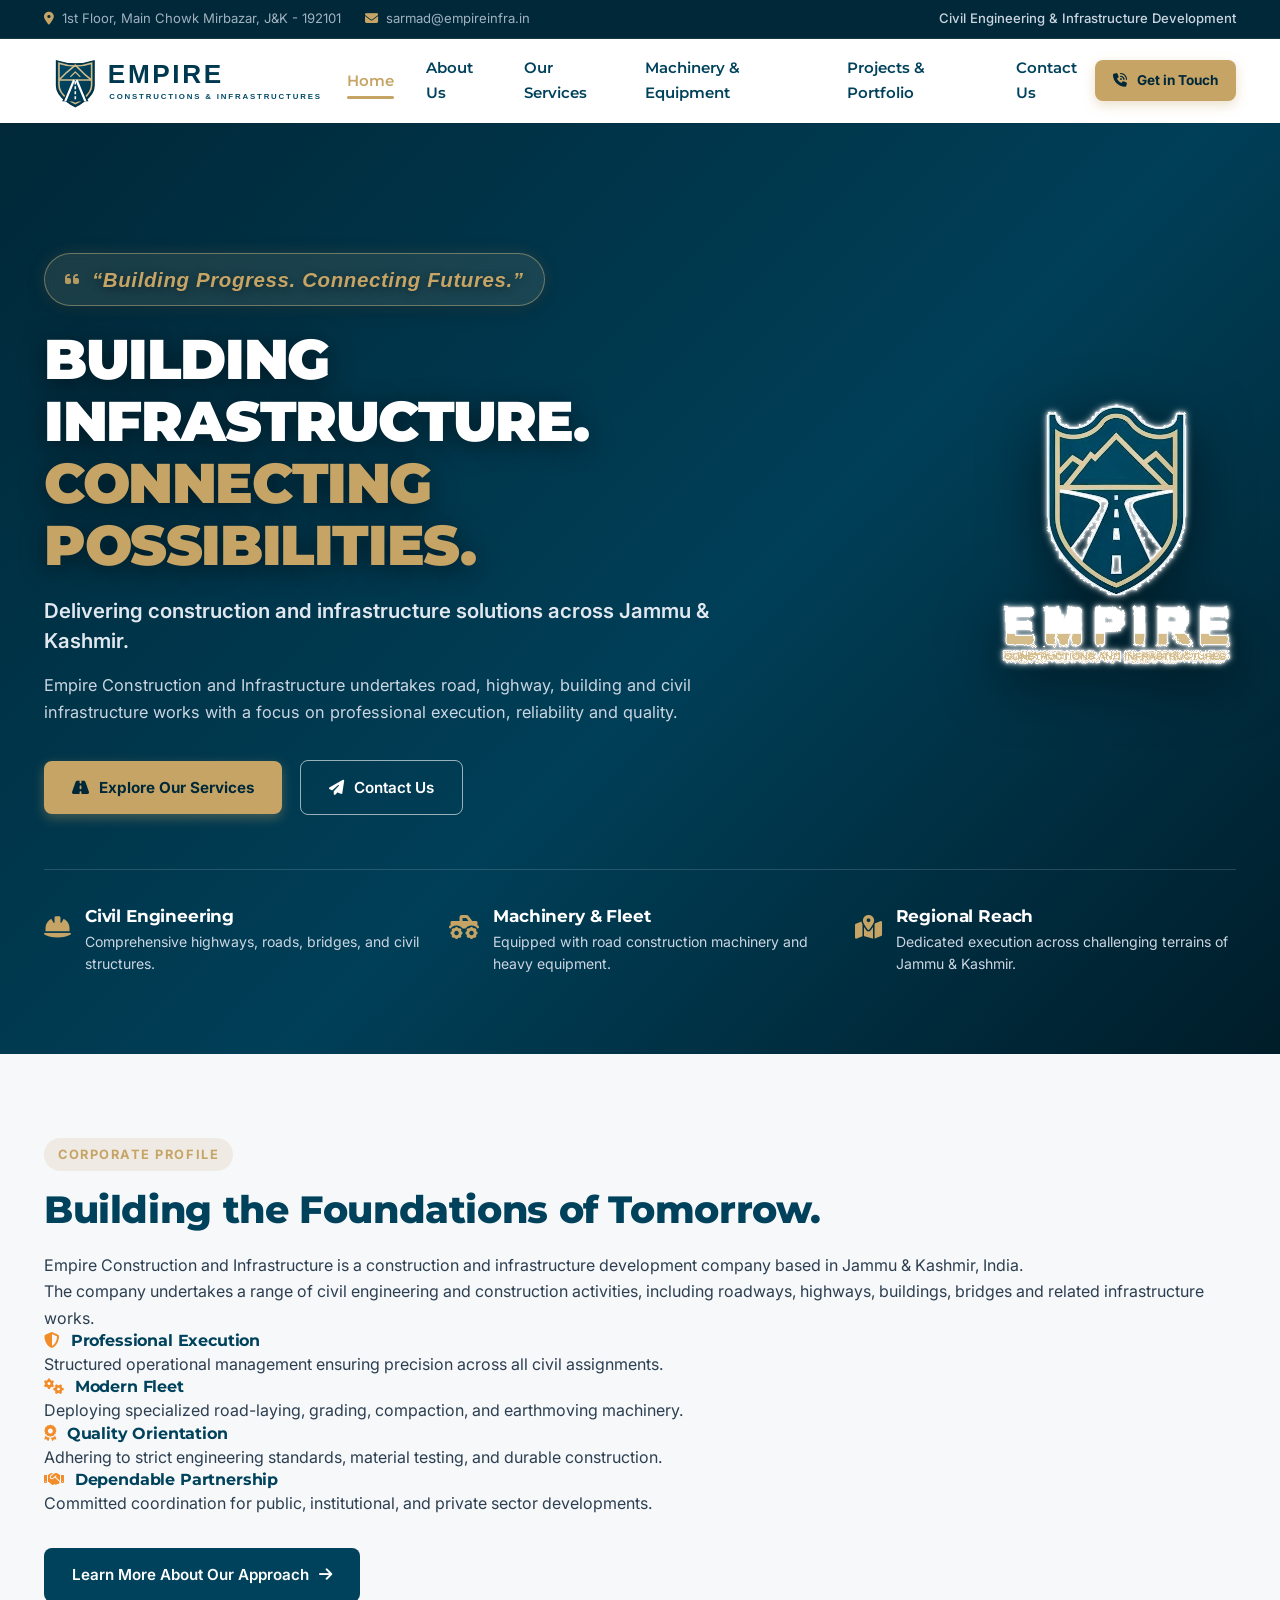
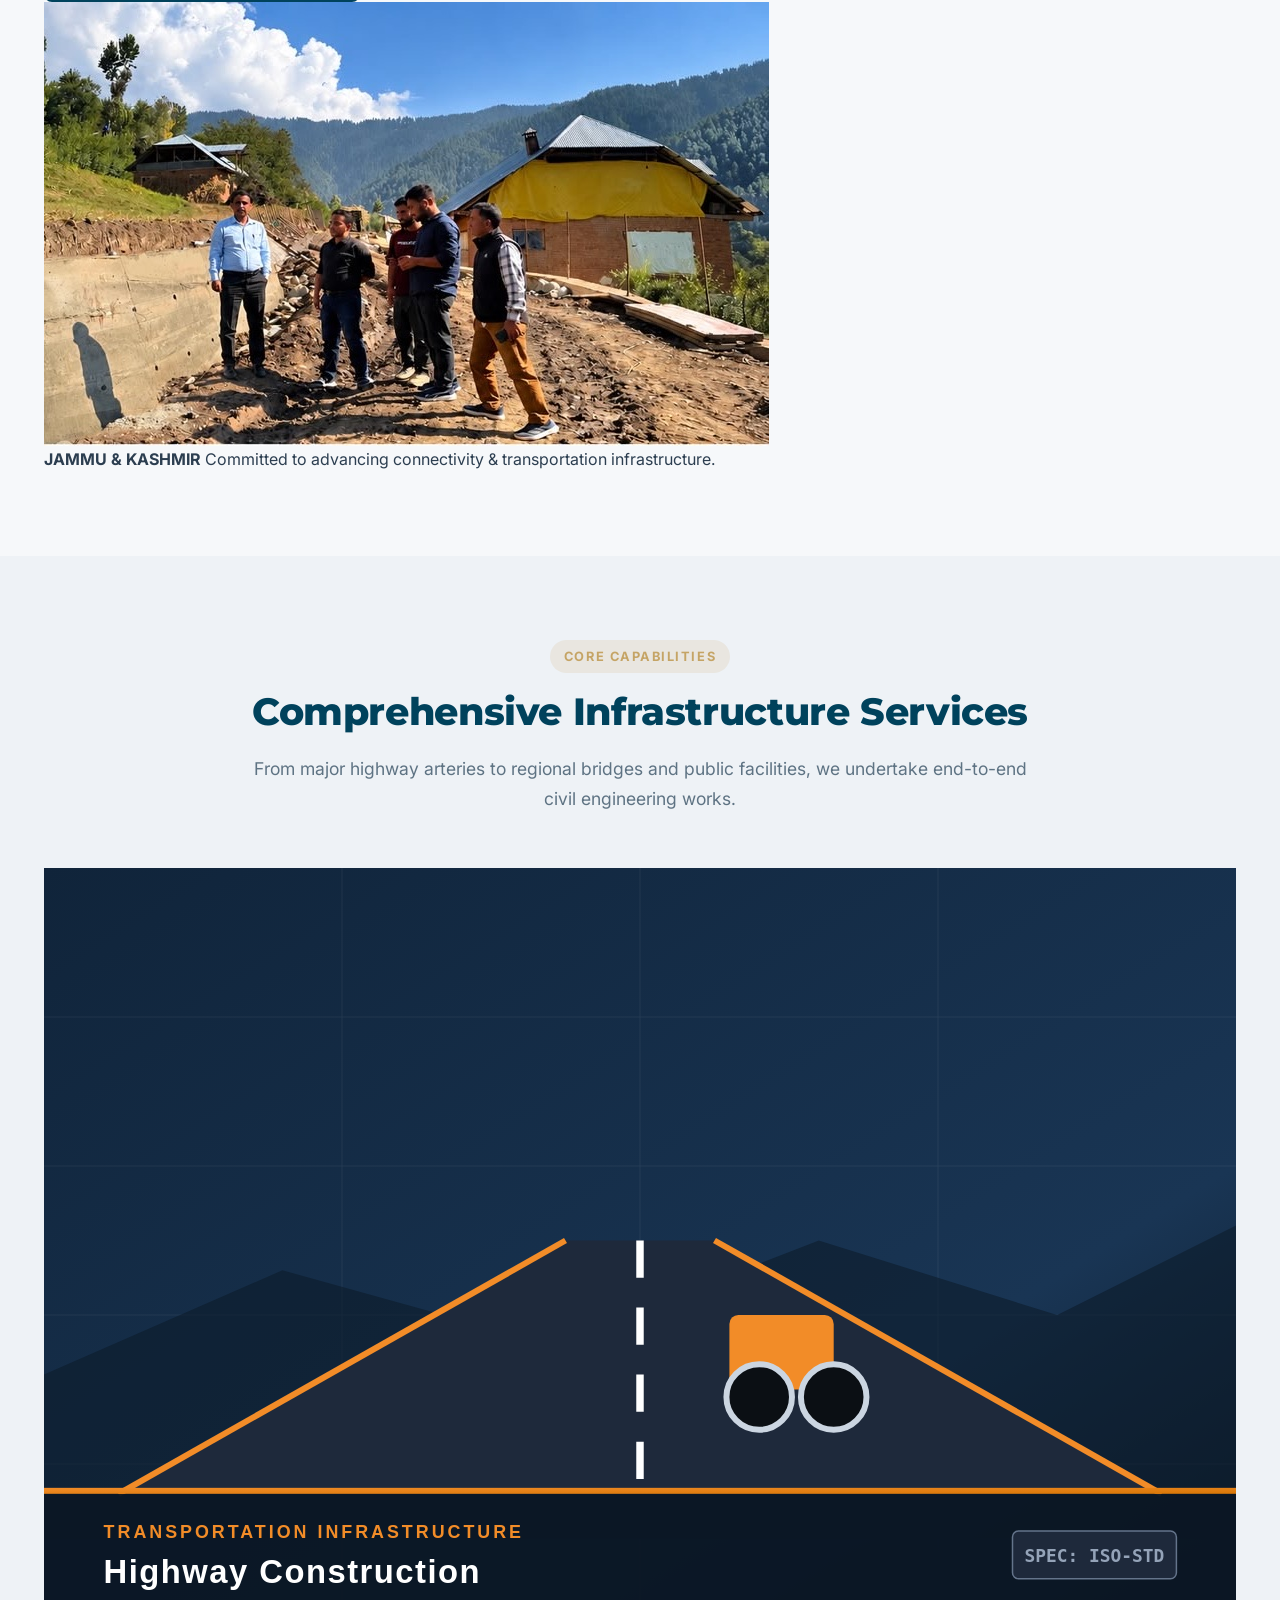
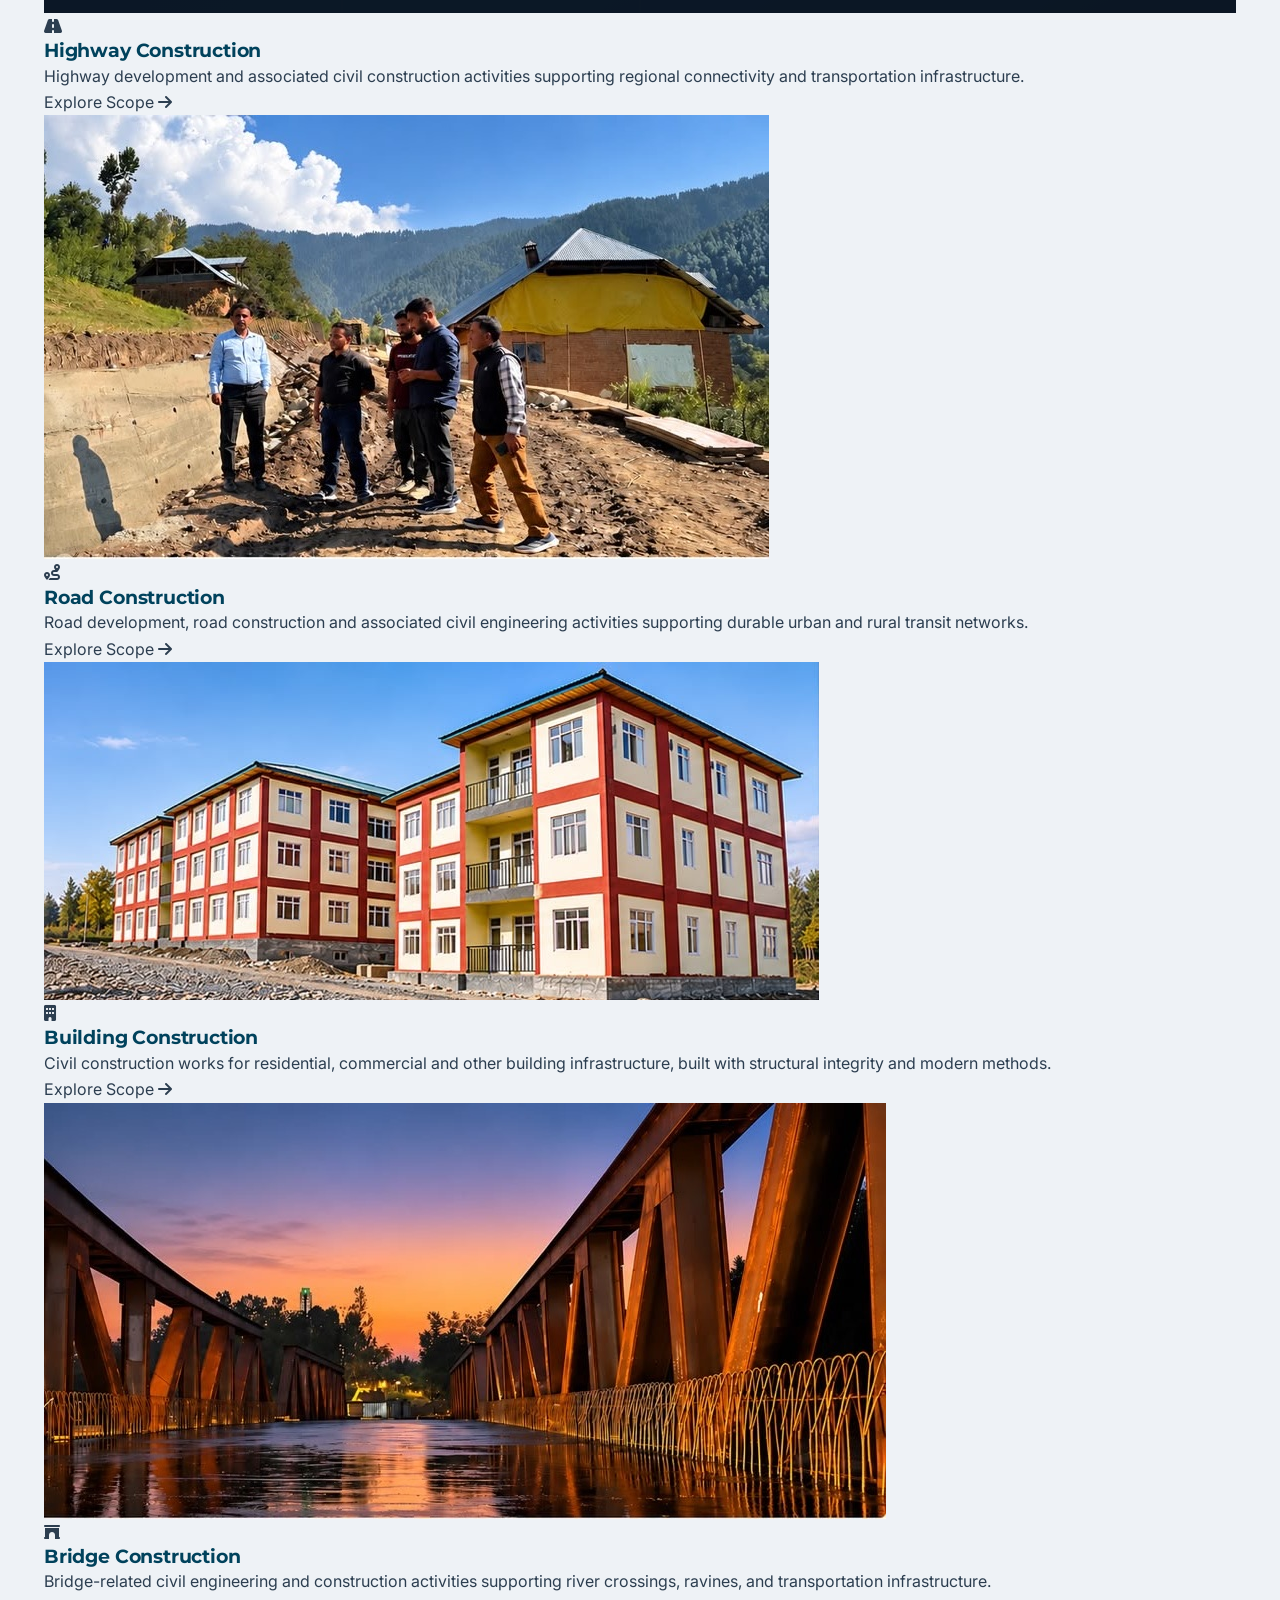
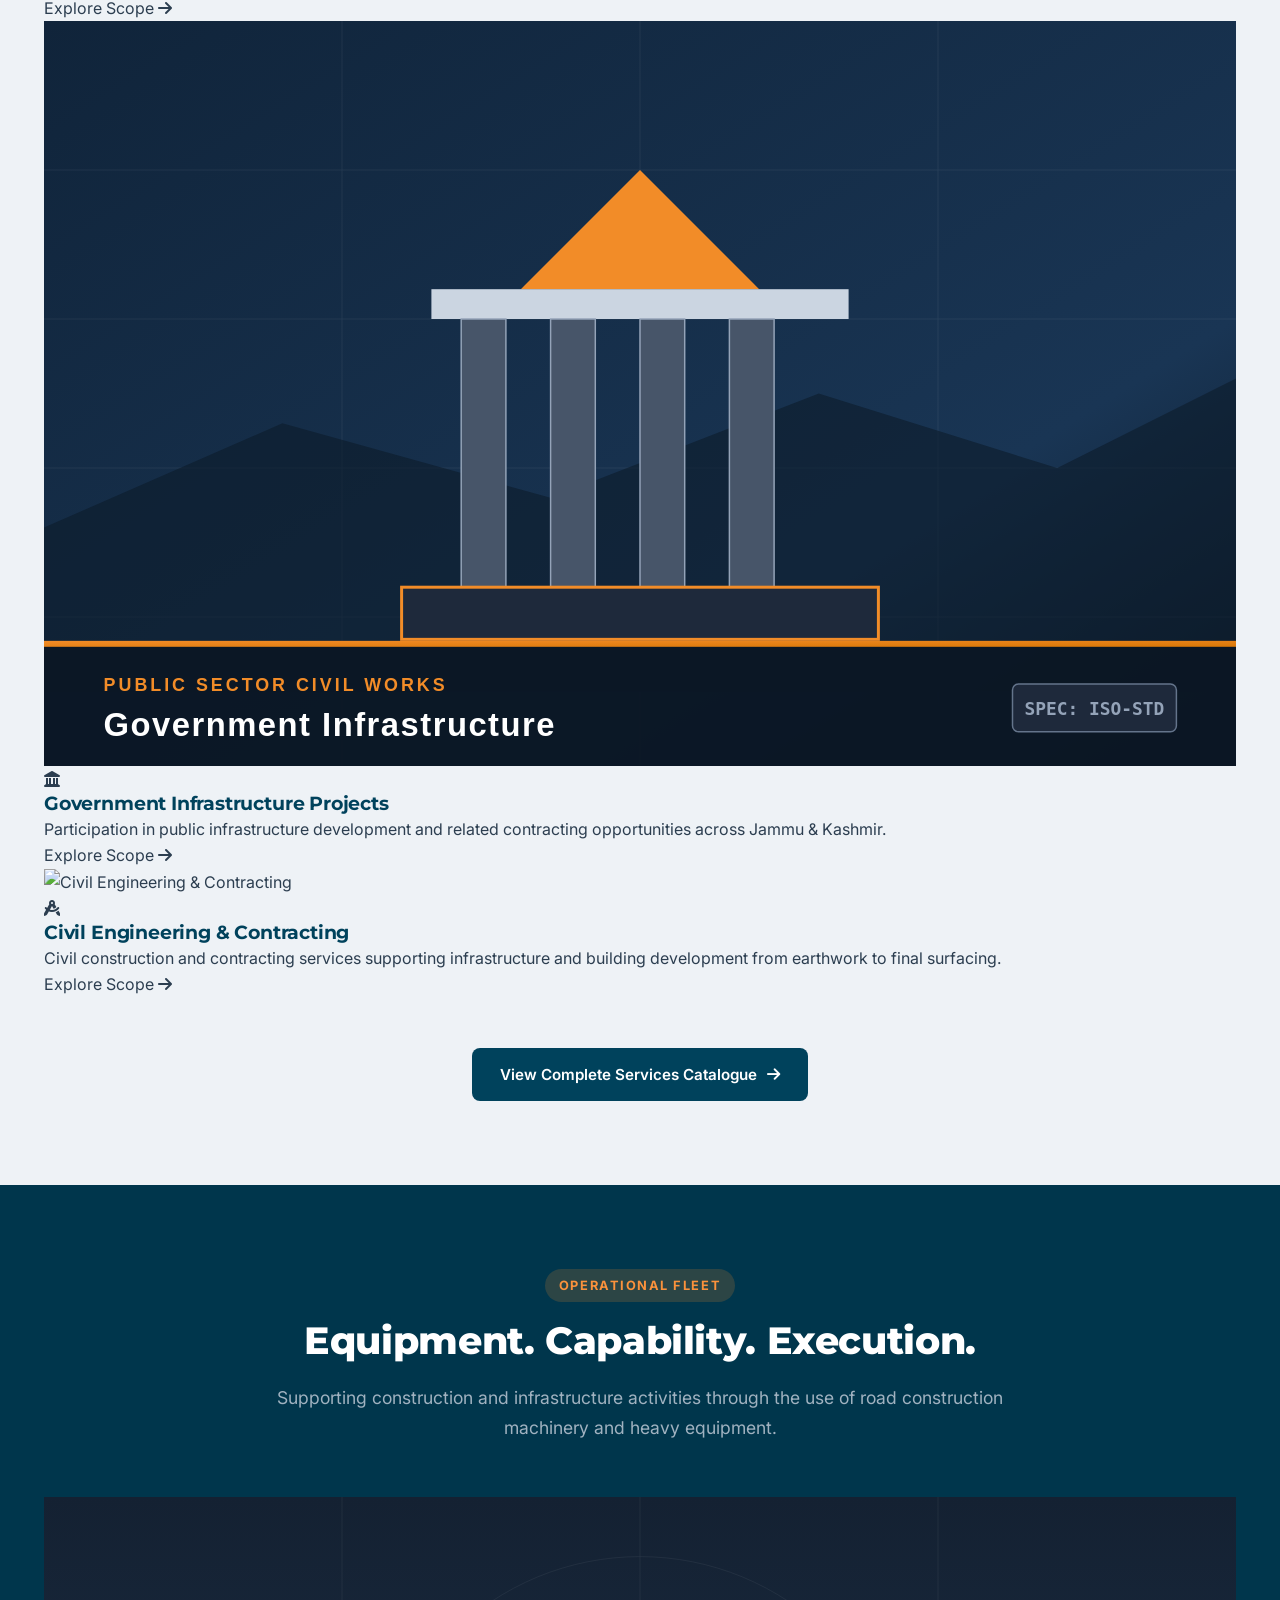
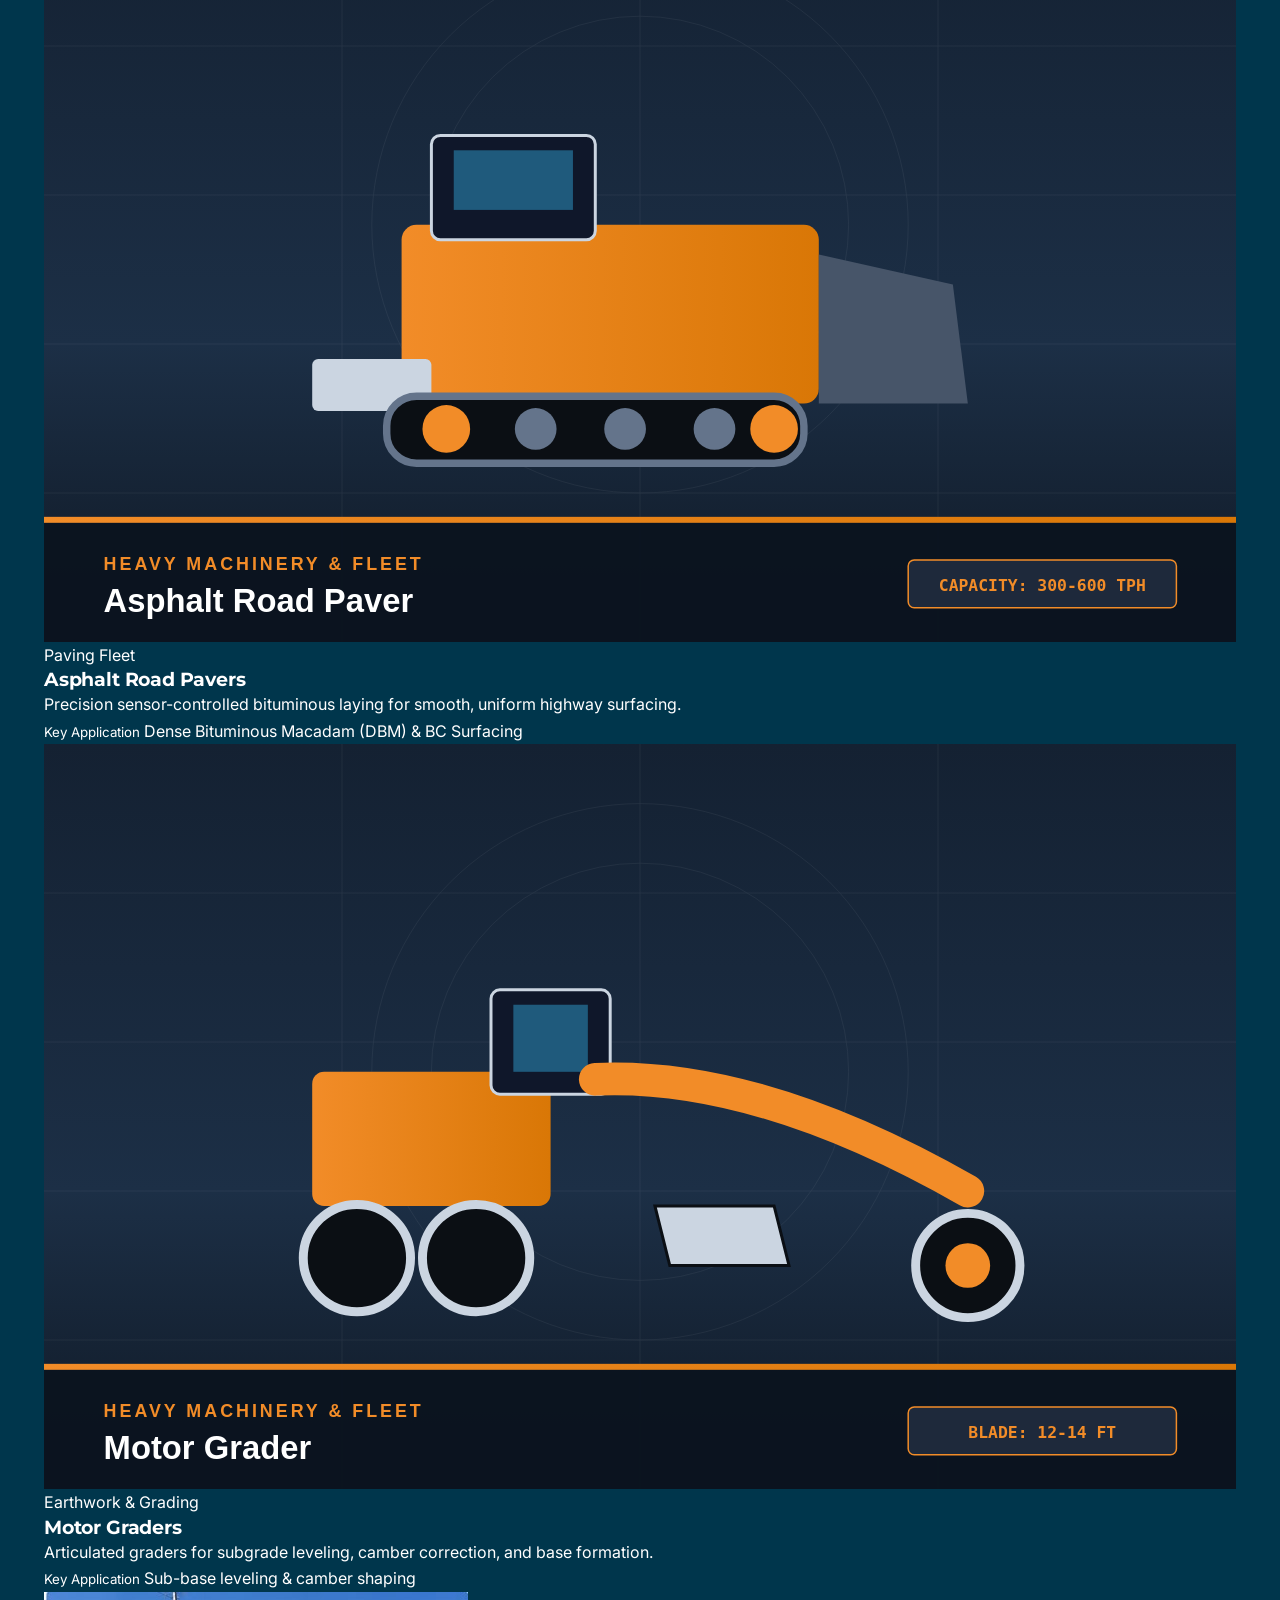
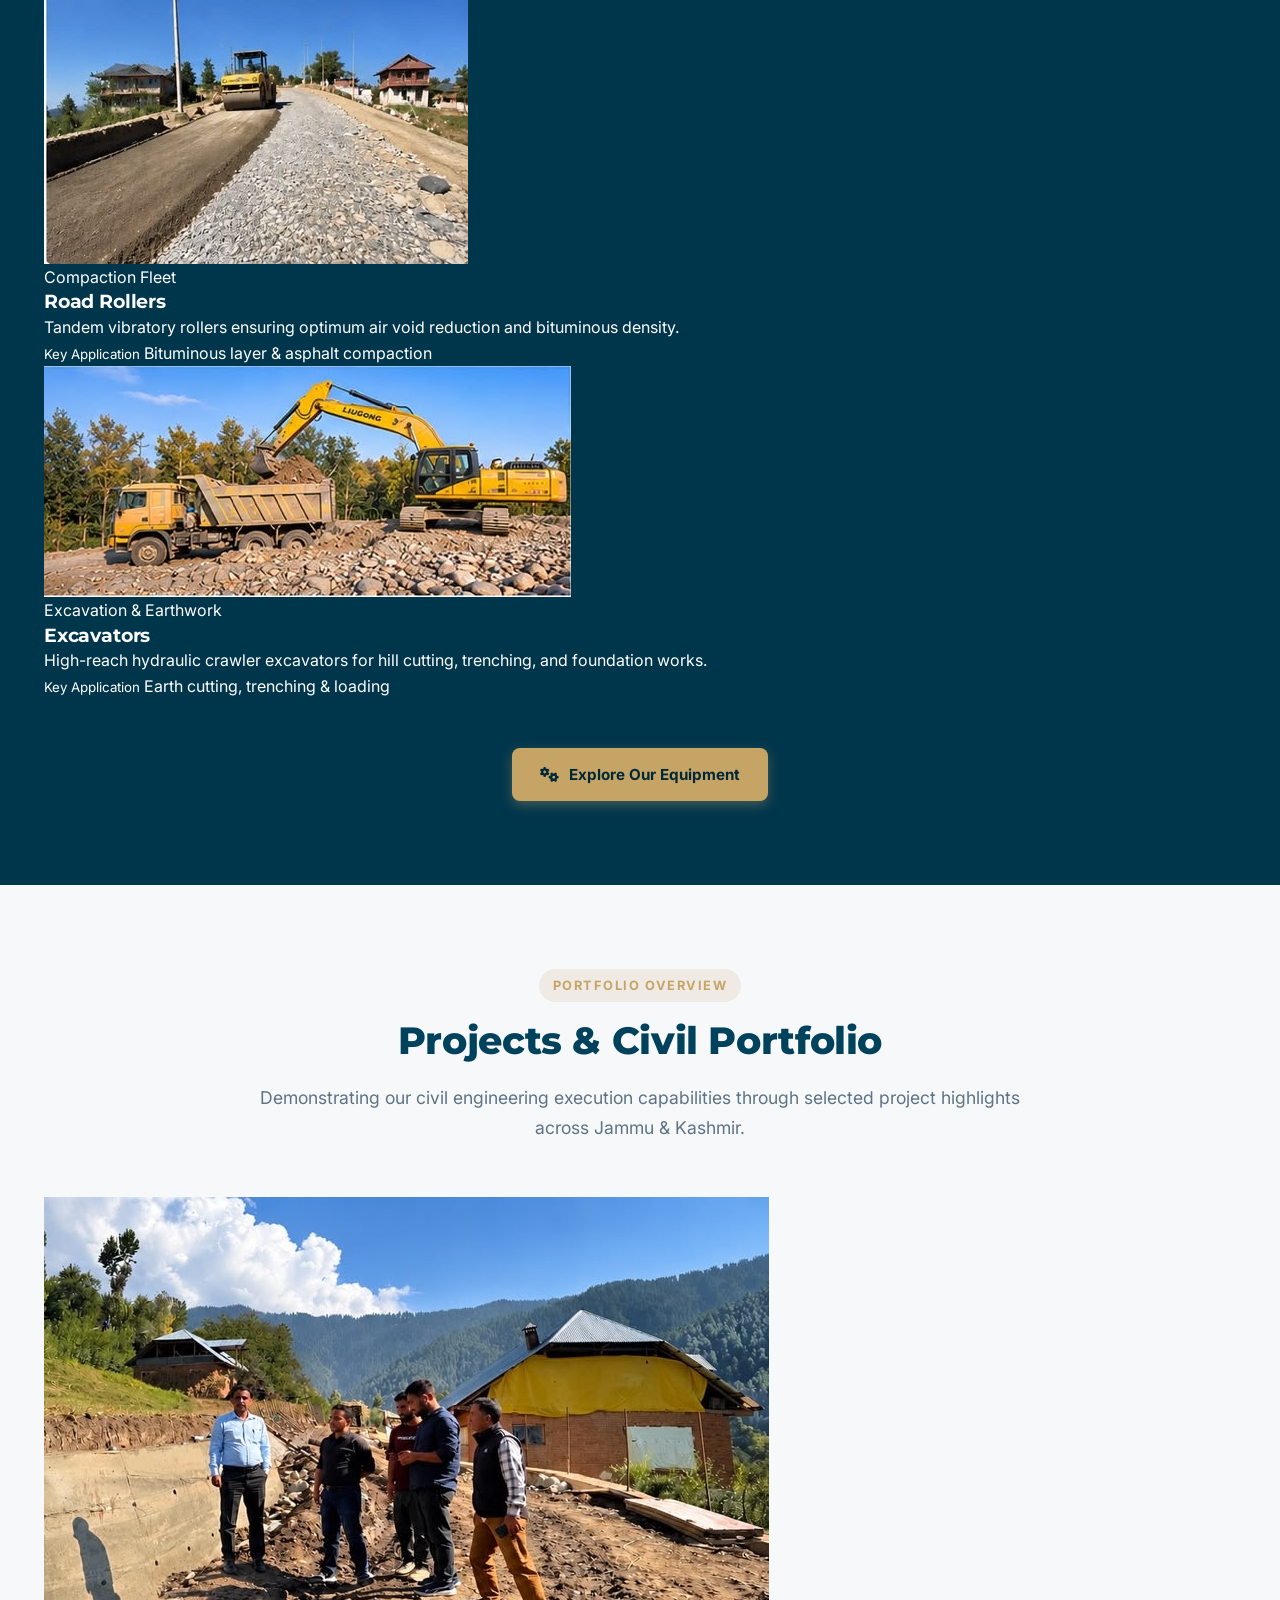
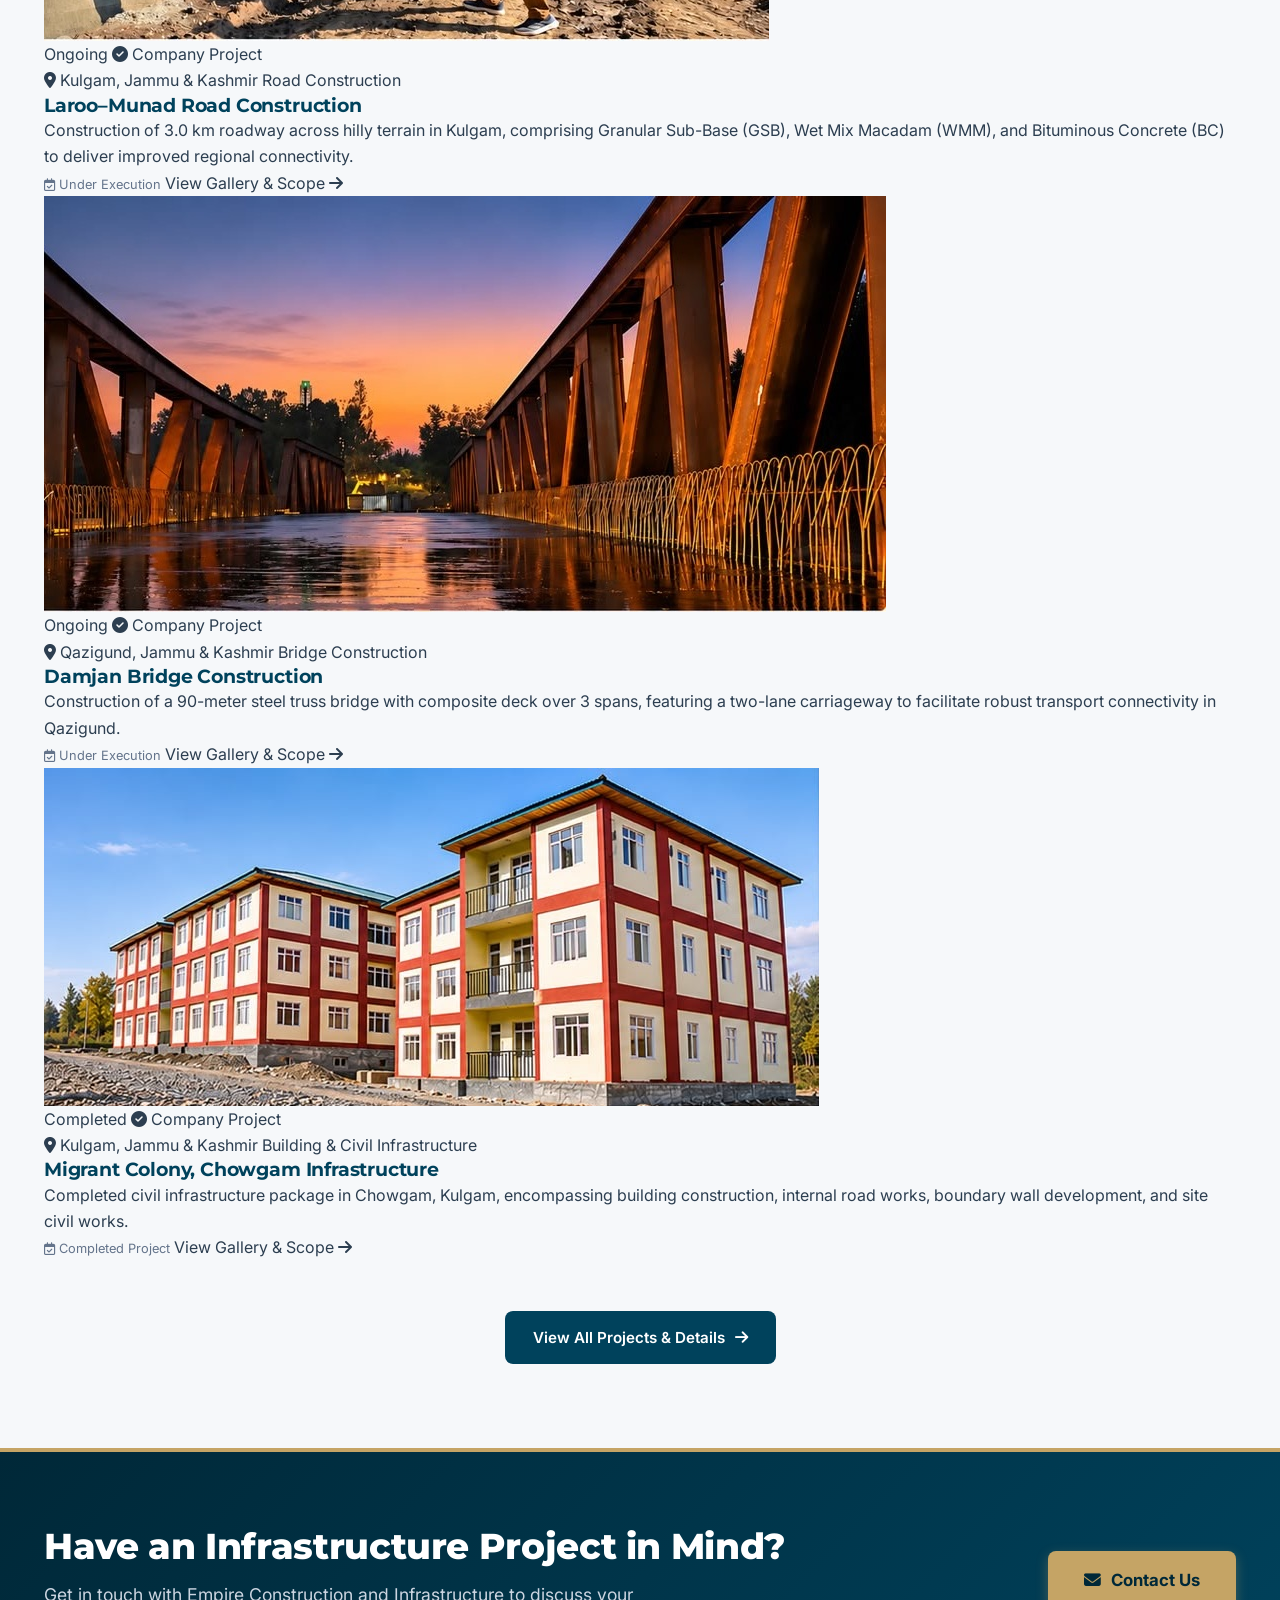
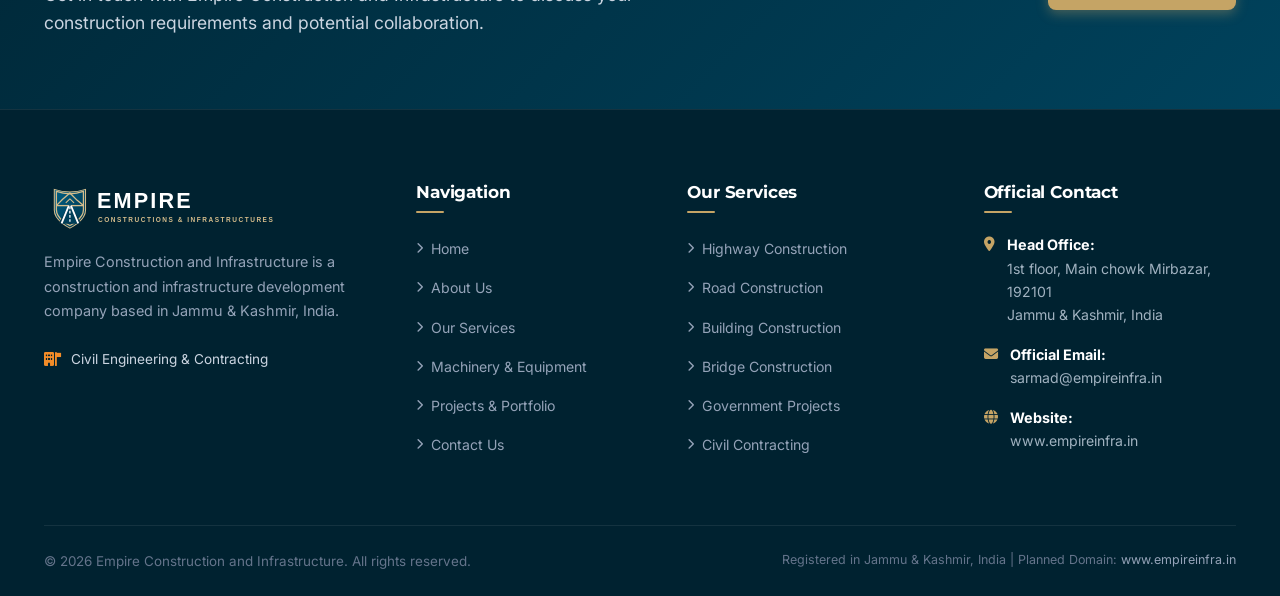
==== commit ce84404d: "Position logo on right side with compact fit, remove white card background, and apply thin white out" ====
--- a/index.html
+++ b/index.html
@@ -159,22 +159,7 @@
 
           <!-- RIGHT HERO LOGO SHOWCASE (Utilizing the right space) -->
           <div class="hero-logo-showcase fade-in-up">
-            <div class="hero-logo-card">
-              <div class="hero-logo-card-glow"></div>
-              <div class="hero-logo-card-inner">
-                <div class="hero-logo-badge-header">
-                  <i class="fa-solid fa-shield-halved"></i>
-                  <span>Official Corporate Emblem</span>
-                </div>
-                <div class="hero-logo-img-wrapper">
-                  <img src="assets/images/logo/official-logo-card.jpg" alt="Empire Constructions and Infrastructures Official Logo" class="hero-logo-card-img" width="504" height="564">
-                </div>
-                <div class="hero-logo-card-footer">
-                  <span class="emblem-card-name">Empire Constructions &amp; Infrastructures</span>
-                  <span class="emblem-card-loc"><i class="fa-solid fa-location-dot"></i> Mirbazar, Jammu &amp; Kashmir</span>
-                </div>
-              </div>
-            </div>
+            <img src="assets/images/logo/hero-logo-right-illuminated.png" alt="Empire Constructions &amp; Infrastructures Official Logo" class="hero-right-logo-img" width="240" height="271">
           </div>
 
         </div>
--- a/assets/css/style.css
+++ b/assets/css/style.css
@@ -517,16 +517,42 @@
   z-index: 2;
 }
 
-/* Two-column hero grid */
+/* Two-column hero flex layout (side-by-side on desktop/laptops) */
 .hero-grid {
-  display: grid;
-  grid-template-columns: 1.18fr 0.82fr;
-  gap: 52px;
-  align-items: center;
+  display: flex;
+  align-items: center;
+  justify-content: space-between;
+  gap: 44px;
 }
 
 .hero-content {
+  flex: 1 1 68%;
   max-width: 720px;
+}
+
+/* Right logo emblem (compact, transparent, thin white outline) */
+.hero-logo-showcase {
+  flex: 0 0 240px;
+  max-width: 250px;
+  display: flex;
+  justify-content: center;
+  align-items: center;
+}
+
+.hero-right-logo-img {
+  width: 100%;
+  max-width: 240px;
+  height: auto;
+  display: block;
+  object-fit: contain;
+  /* Thin white outline + soft depth shadow */
+  filter: drop-shadow(0 0 1.5px #FFFFFF) drop-shadow(0 0 3px rgba(255, 255, 255, 0.75)) drop-shadow(0 14px 30px rgba(0, 0, 0, 0.55));
+  transition: transform 0.35s ease, filter 0.35s ease;
+}
+
+.hero-right-logo-img:hover {
+  transform: translateY(-4px) scale(1.03);
+  filter: drop-shadow(0 0 2.5px #FFFFFF) drop-shadow(0 0 6px rgba(212, 188, 139, 0.85)) drop-shadow(0 18px 36px rgba(0, 0, 0, 0.65));
 }
 
 /* Quotation Style */
@@ -598,114 +624,6 @@
   align-items: center;
   gap: 18px;
   flex-wrap: wrap;
-}
-
-/* Hero Right Logo Showcase Card */
-.hero-logo-showcase {
-  display: flex;
-  justify-content: center;
-  align-items: center;
-  position: relative;
-}
-
-.hero-logo-card {
-  position: relative;
-  width: 100%;
-  max-width: 390px;
-  transition: transform 0.35s ease, box-shadow 0.35s ease;
-}
-
-.hero-logo-card:hover {
-  transform: translateY(-5px);
-}
-
-.hero-logo-card-glow {
-  position: absolute;
-  top: -15px;
-  left: -15px;
-  right: -15px;
-  bottom: -15px;
-  background: radial-gradient(circle, rgba(212, 188, 139, 0.28) 0%, rgba(0, 66, 92, 0) 70%);
-  filter: blur(20px);
-  z-index: 1;
-  pointer-events: none;
-}
-
-.hero-logo-card-inner {
-  position: relative;
-  z-index: 2;
-  background: linear-gradient(180deg, #FFFFFF 0%, #F8FAFC 100%);
-  border-radius: 20px;
-  border: 2px solid rgba(212, 188, 139, 0.65);
-  box-shadow: 0 24px 55px rgba(0, 0, 0, 0.45), 0 0 35px rgba(212, 188, 139, 0.2);
-  padding: 22px 20px 20px;
-  text-align: center;
-}
-
-.hero-logo-badge-header {
-  display: inline-flex;
-  align-items: center;
-  gap: 8px;
-  font-size: 0.74rem;
-  font-weight: 700;
-  letter-spacing: 0.12em;
-  text-transform: uppercase;
-  color: var(--primary);
-  background: rgba(0, 66, 92, 0.08);
-  padding: 5px 14px;
-  border-radius: 50px;
-  margin-bottom: 14px;
-  border: 1px solid rgba(0, 66, 92, 0.12);
-}
-
-.hero-logo-badge-header i {
-  color: var(--accent);
-}
-
-.hero-logo-img-wrapper {
-  padding: 4px;
-  background: #FFFFFF;
-  border-radius: 12px;
-  display: flex;
-  align-items: center;
-  justify-content: center;
-}
-
-.hero-logo-card-img {
-  width: 100%;
-  max-width: 310px;
-  height: auto;
-  object-fit: contain;
-  display: block;
-  margin: 0 auto;
-}
-
-.hero-logo-card-footer {
-  margin-top: 14px;
-  padding-top: 12px;
-  border-top: 1px solid #E2E8F0;
-  display: flex;
-  flex-direction: column;
-  gap: 3px;
-}
-
-.emblem-card-name {
-  font-family: var(--font-heading);
-  font-size: 0.92rem;
-  font-weight: 700;
-  color: var(--primary);
-  letter-spacing: 0.02em;
-}
-
-.emblem-card-loc {
-  font-size: 0.78rem;
-  color: var(--text-muted);
-  font-weight: 500;
-}
-
-.emblem-card-loc i {
-  color: var(--accent);
-  margin-right: 4px;
 }
 
 /* Hero Key Indicators Bar */
@@ -1262,9 +1180,9 @@
 /* Tablets (<= 900px) */
 @media (max-width: 900px) {
   .hero-grid {
-    grid-template-columns: 1fr;
-    gap: 40px;
+    flex-direction: column;
     text-align: center;
+    gap: 32px;
   }
   .hero-quote {
     margin-left: auto;
@@ -1277,8 +1195,12 @@
   .hero-actions {
     justify-content: center;
   }
-  .hero-logo-card {
-    max-width: 330px;
+  .hero-logo-showcase {
+    flex: 0 0 auto;
+    width: 100%;
+  }
+  .hero-right-logo-img {
+    max-width: 190px;
     margin: 0 auto;
   }
   .intro-grid {
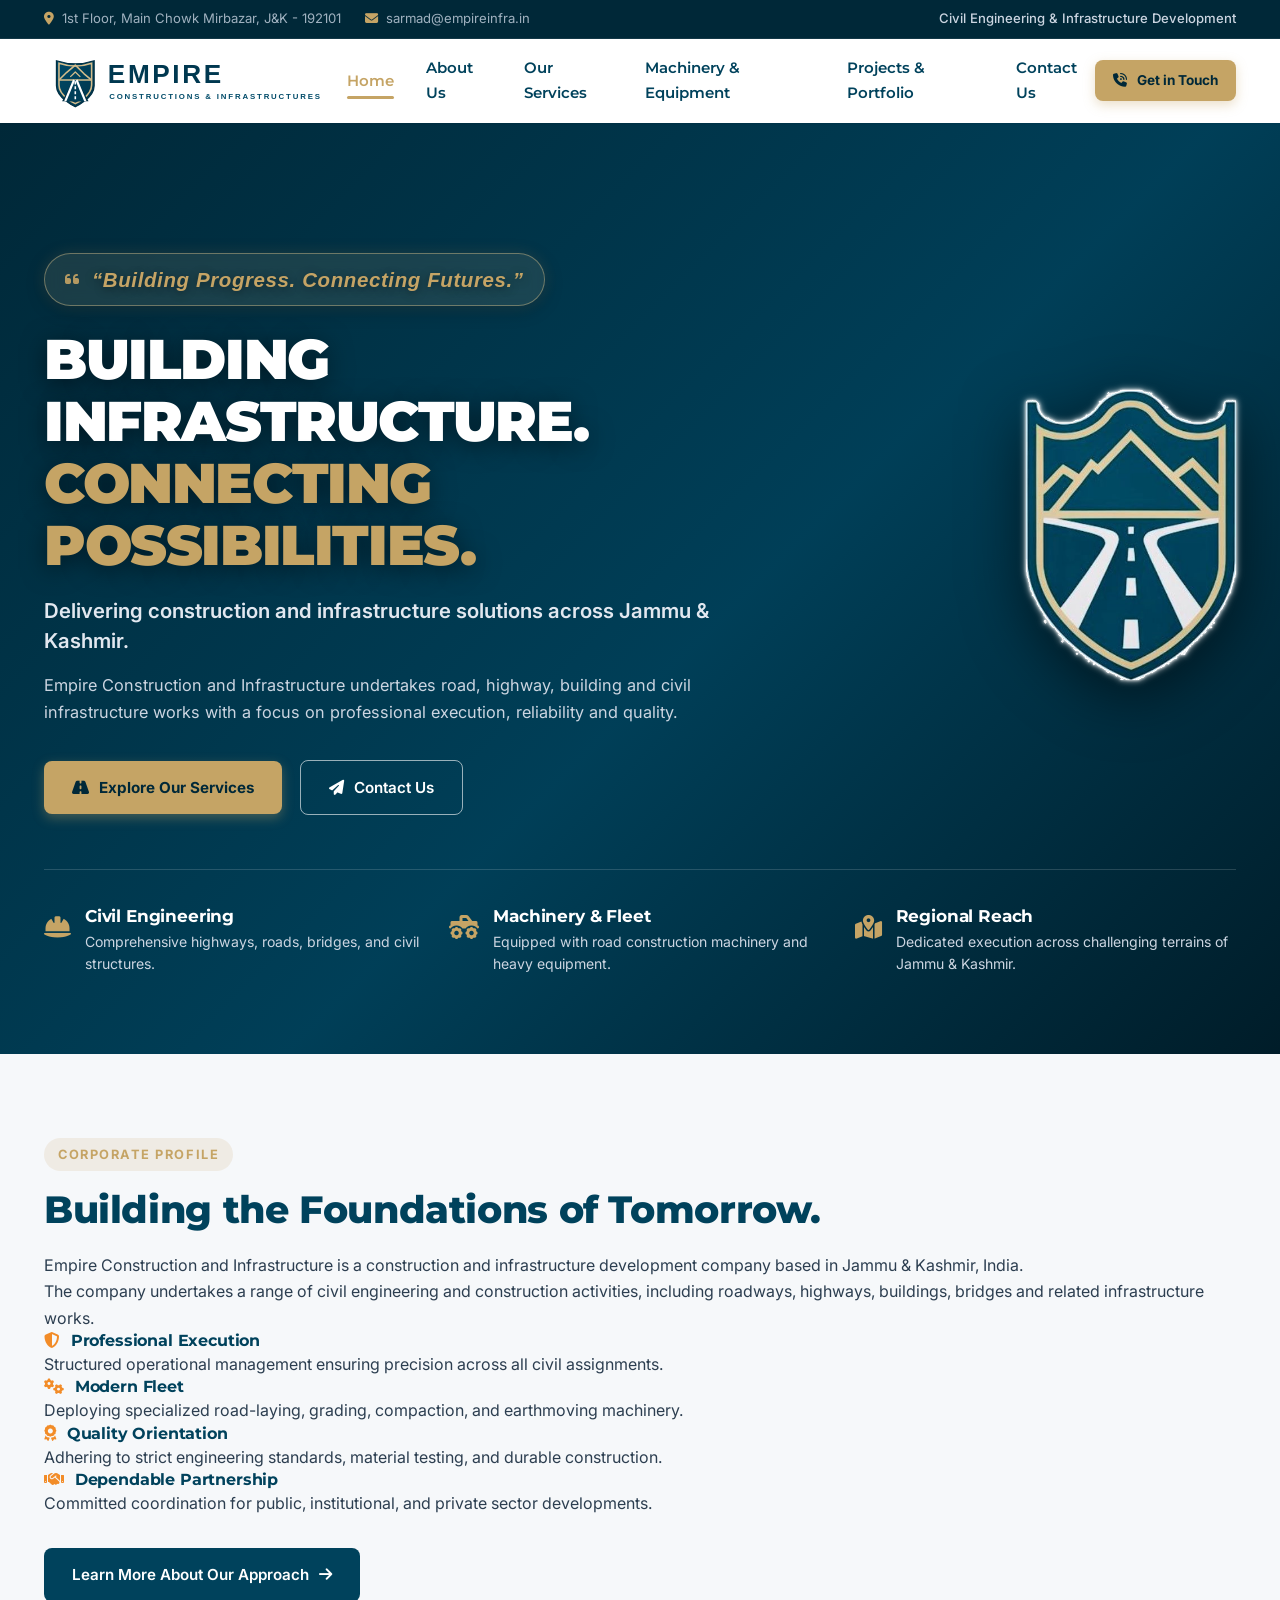
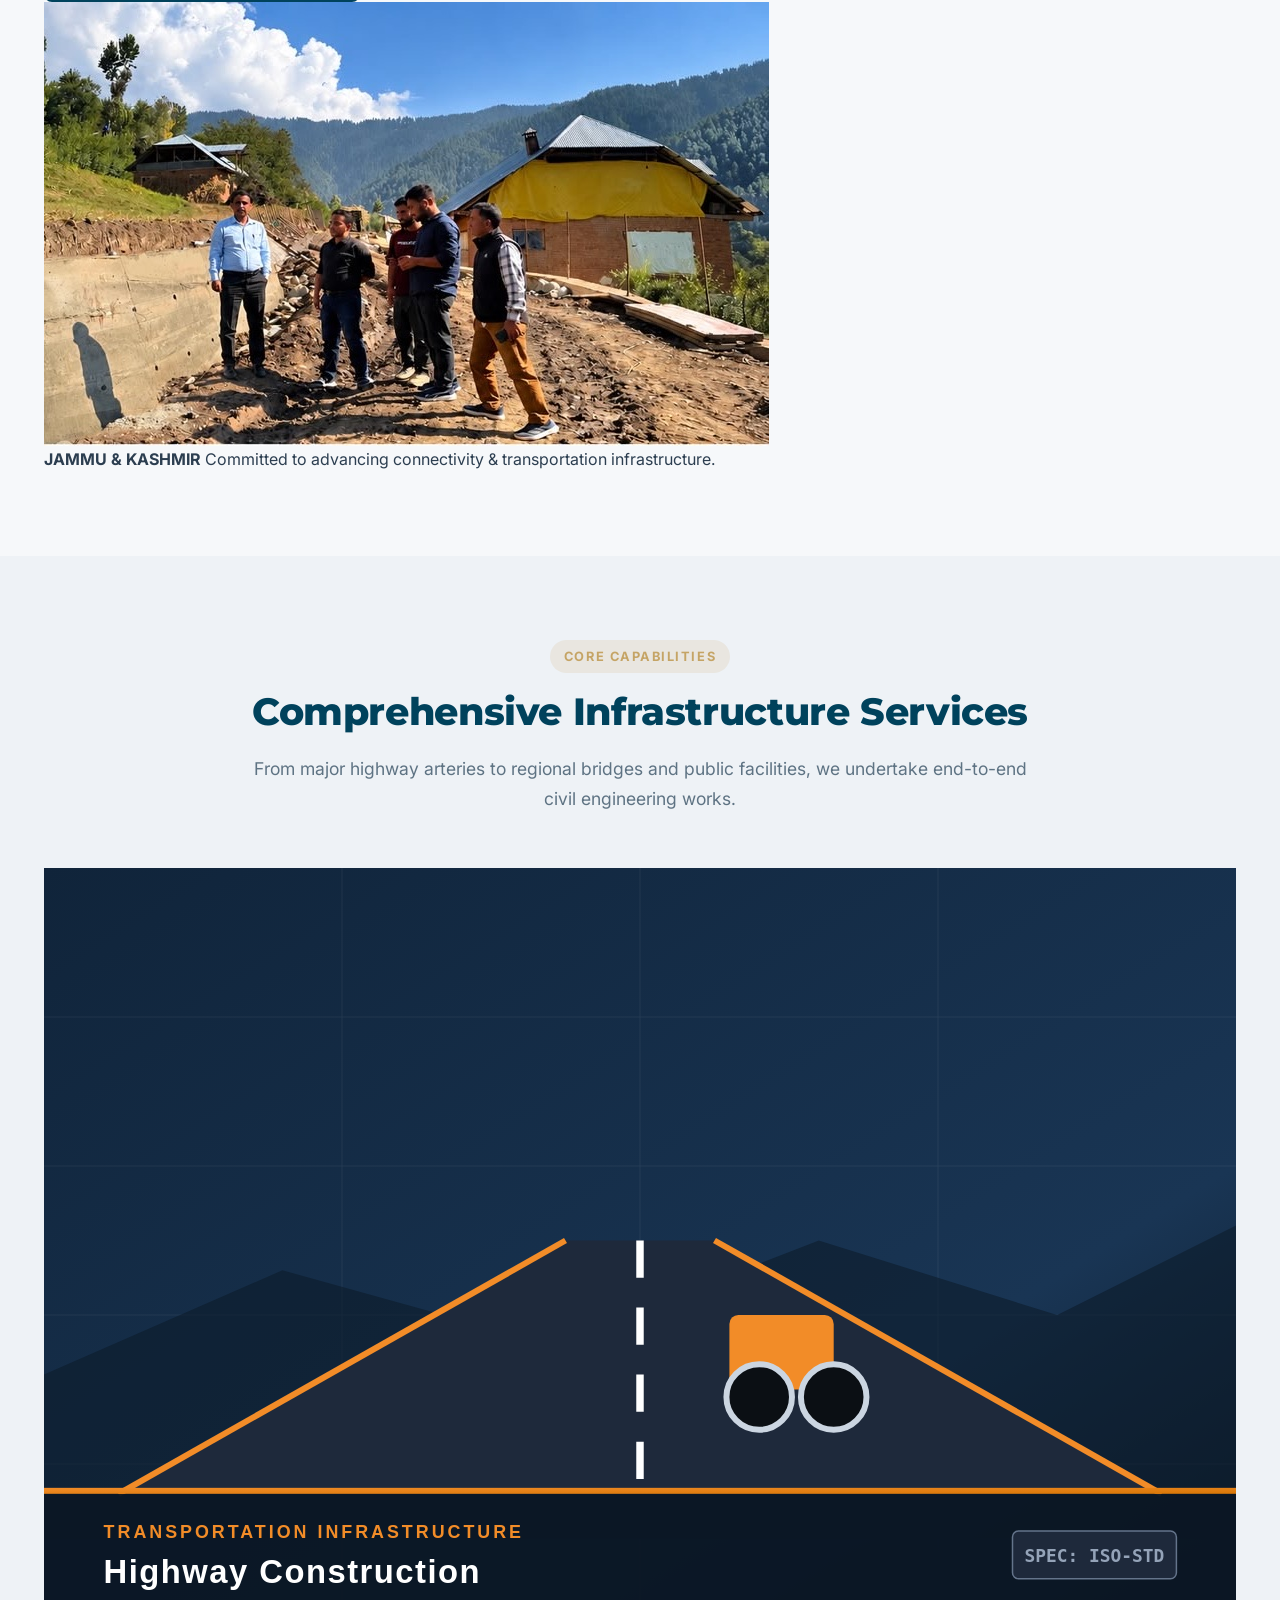
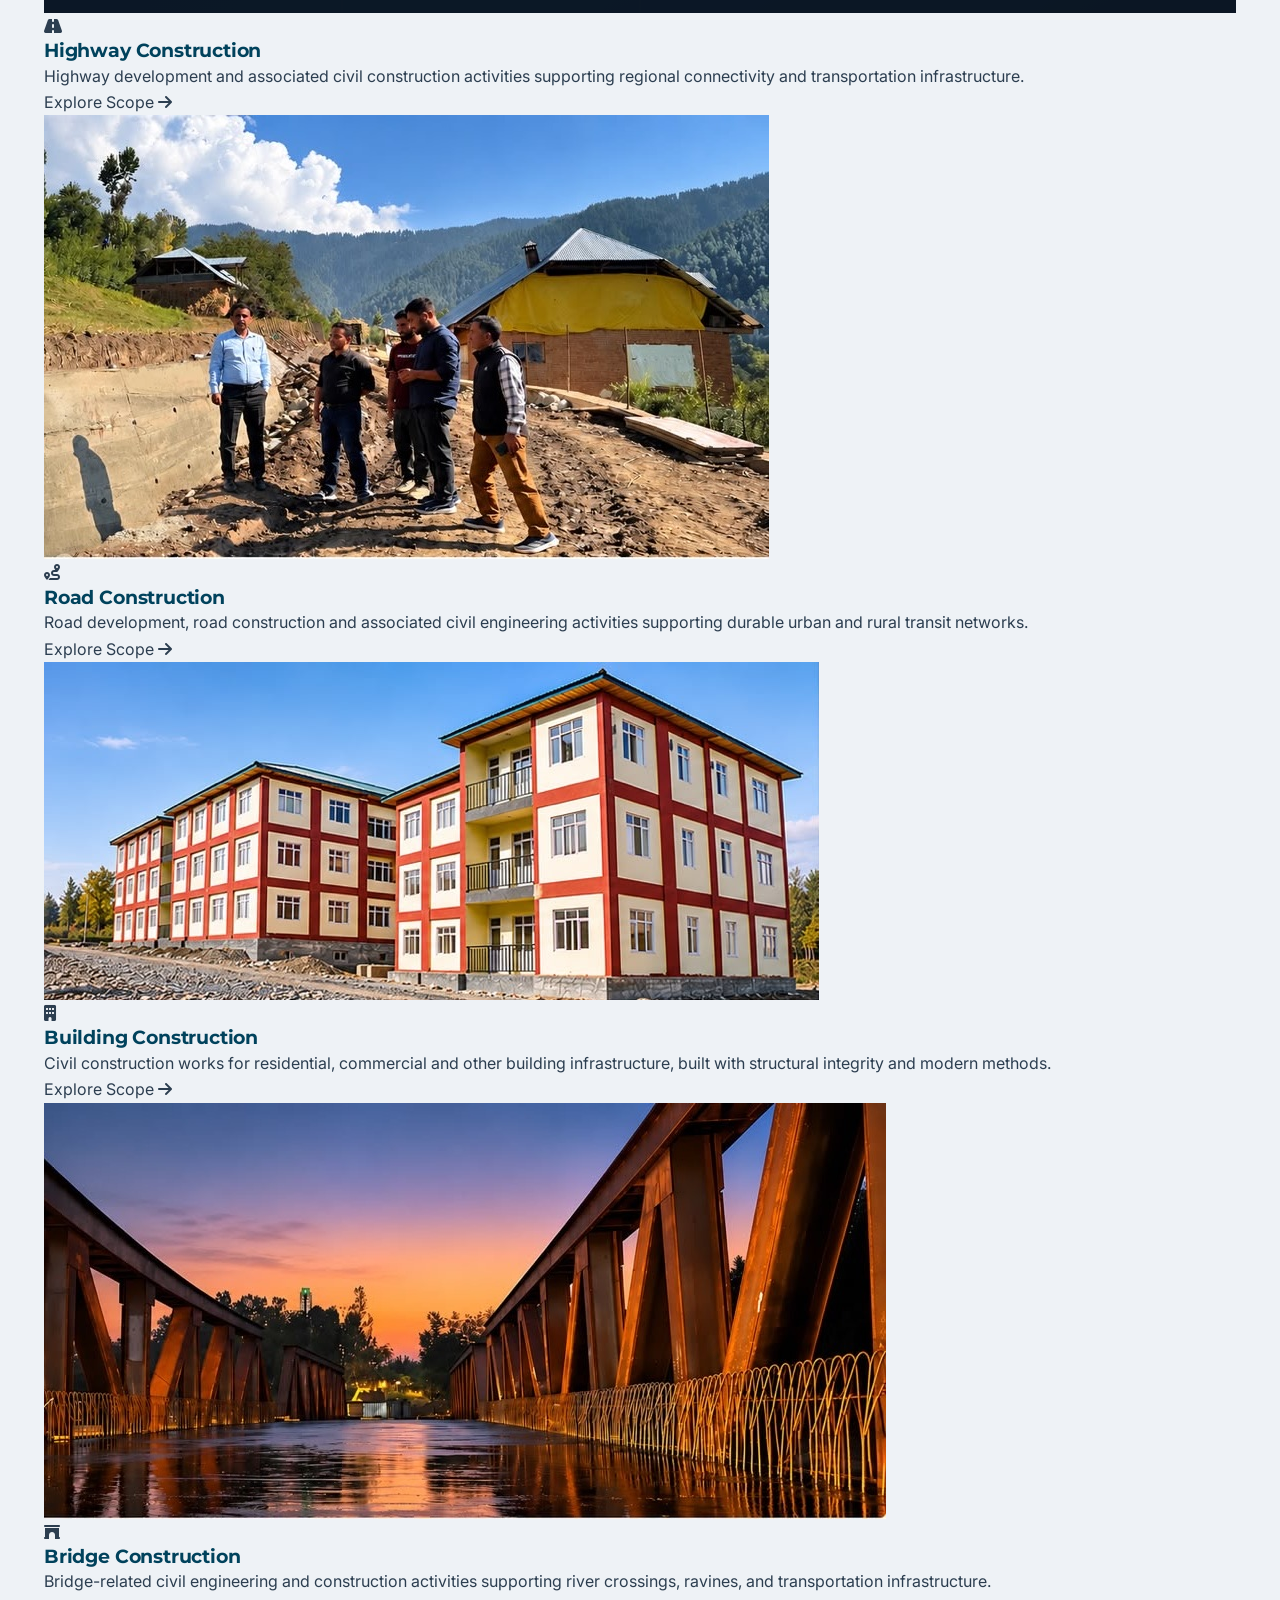
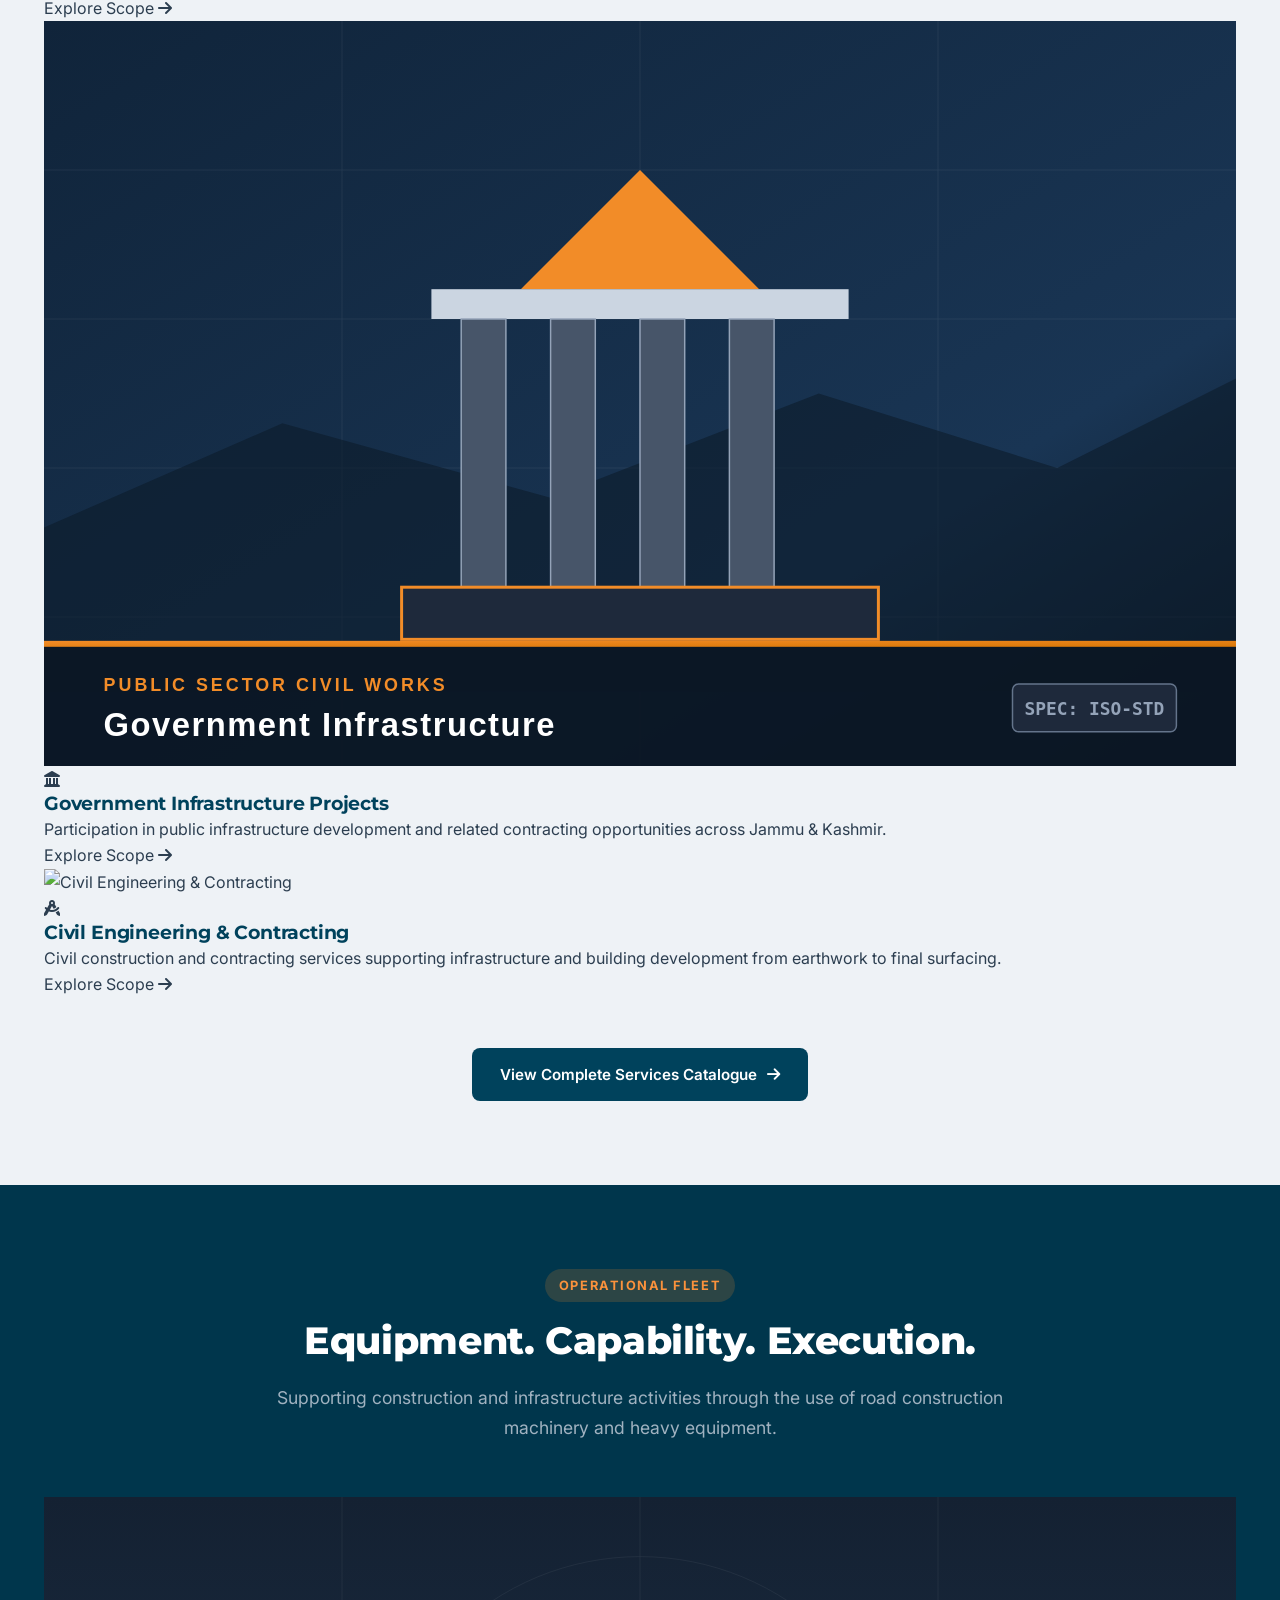
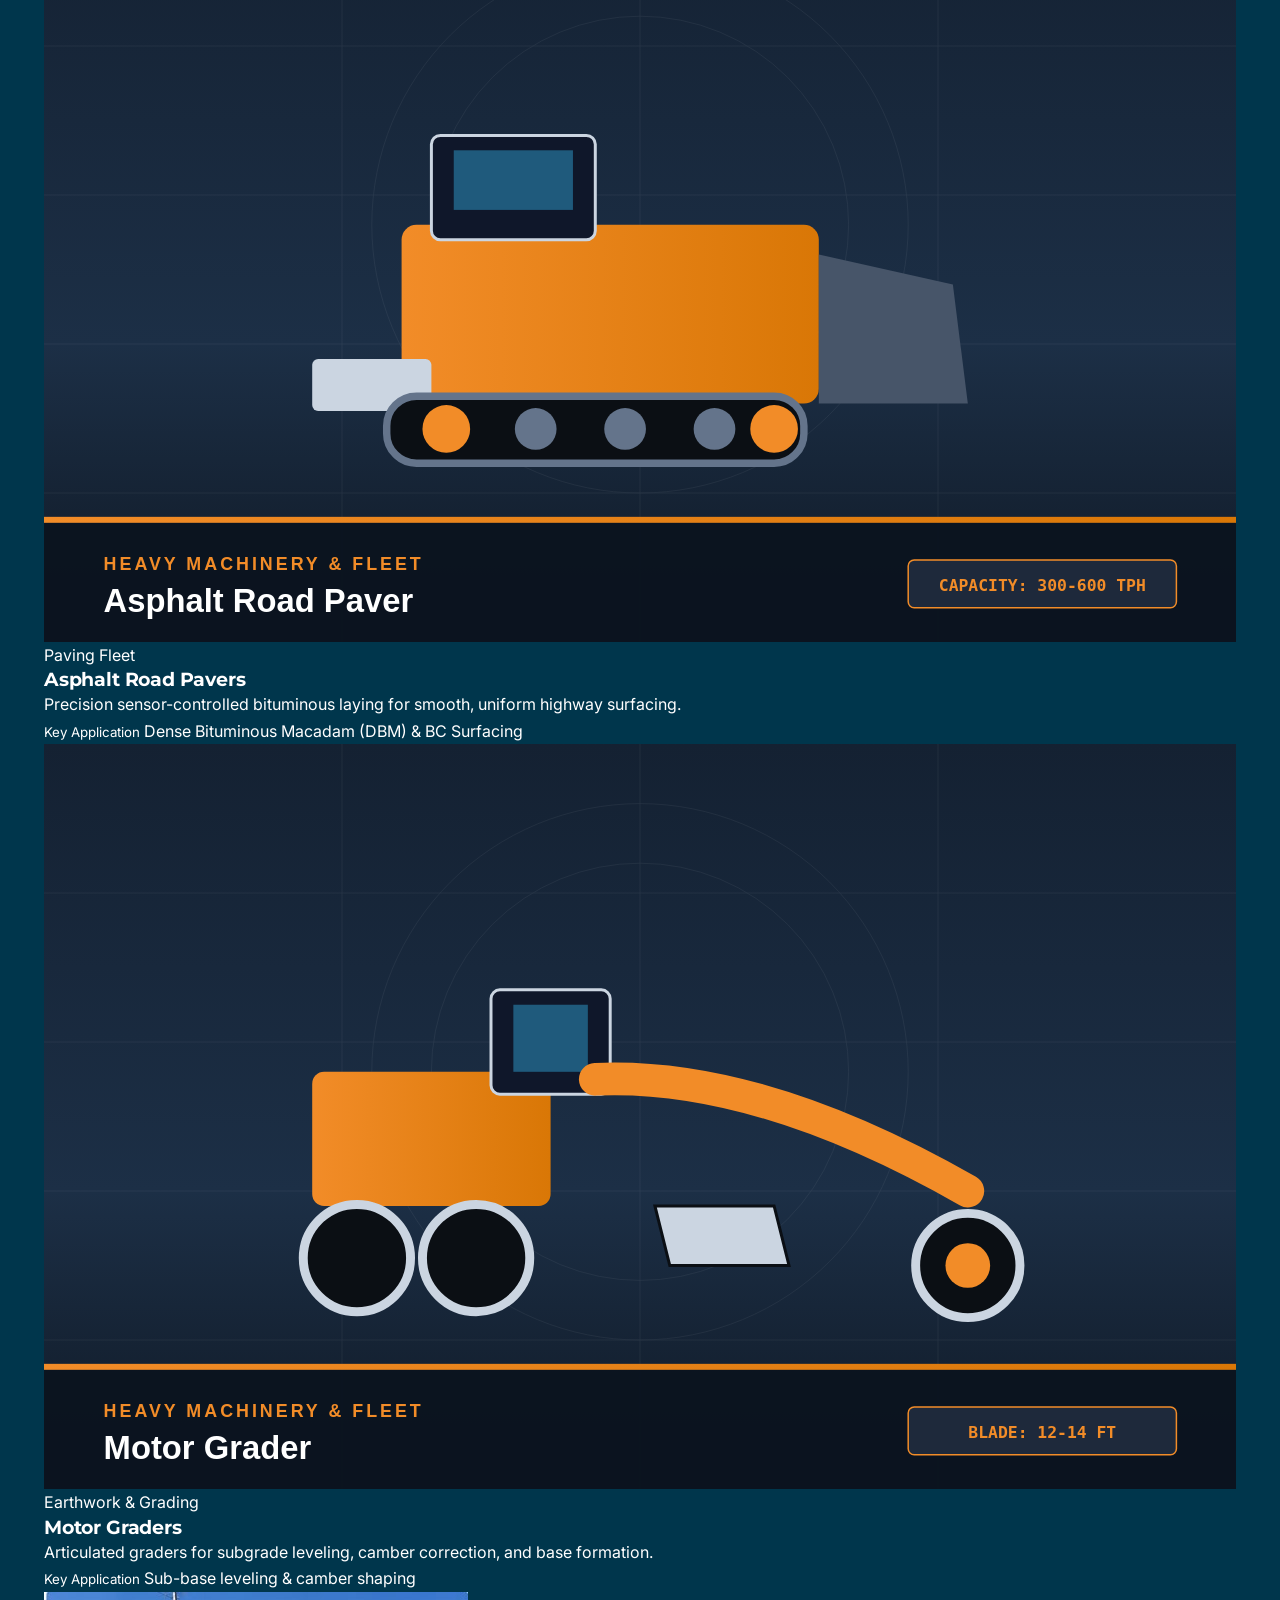
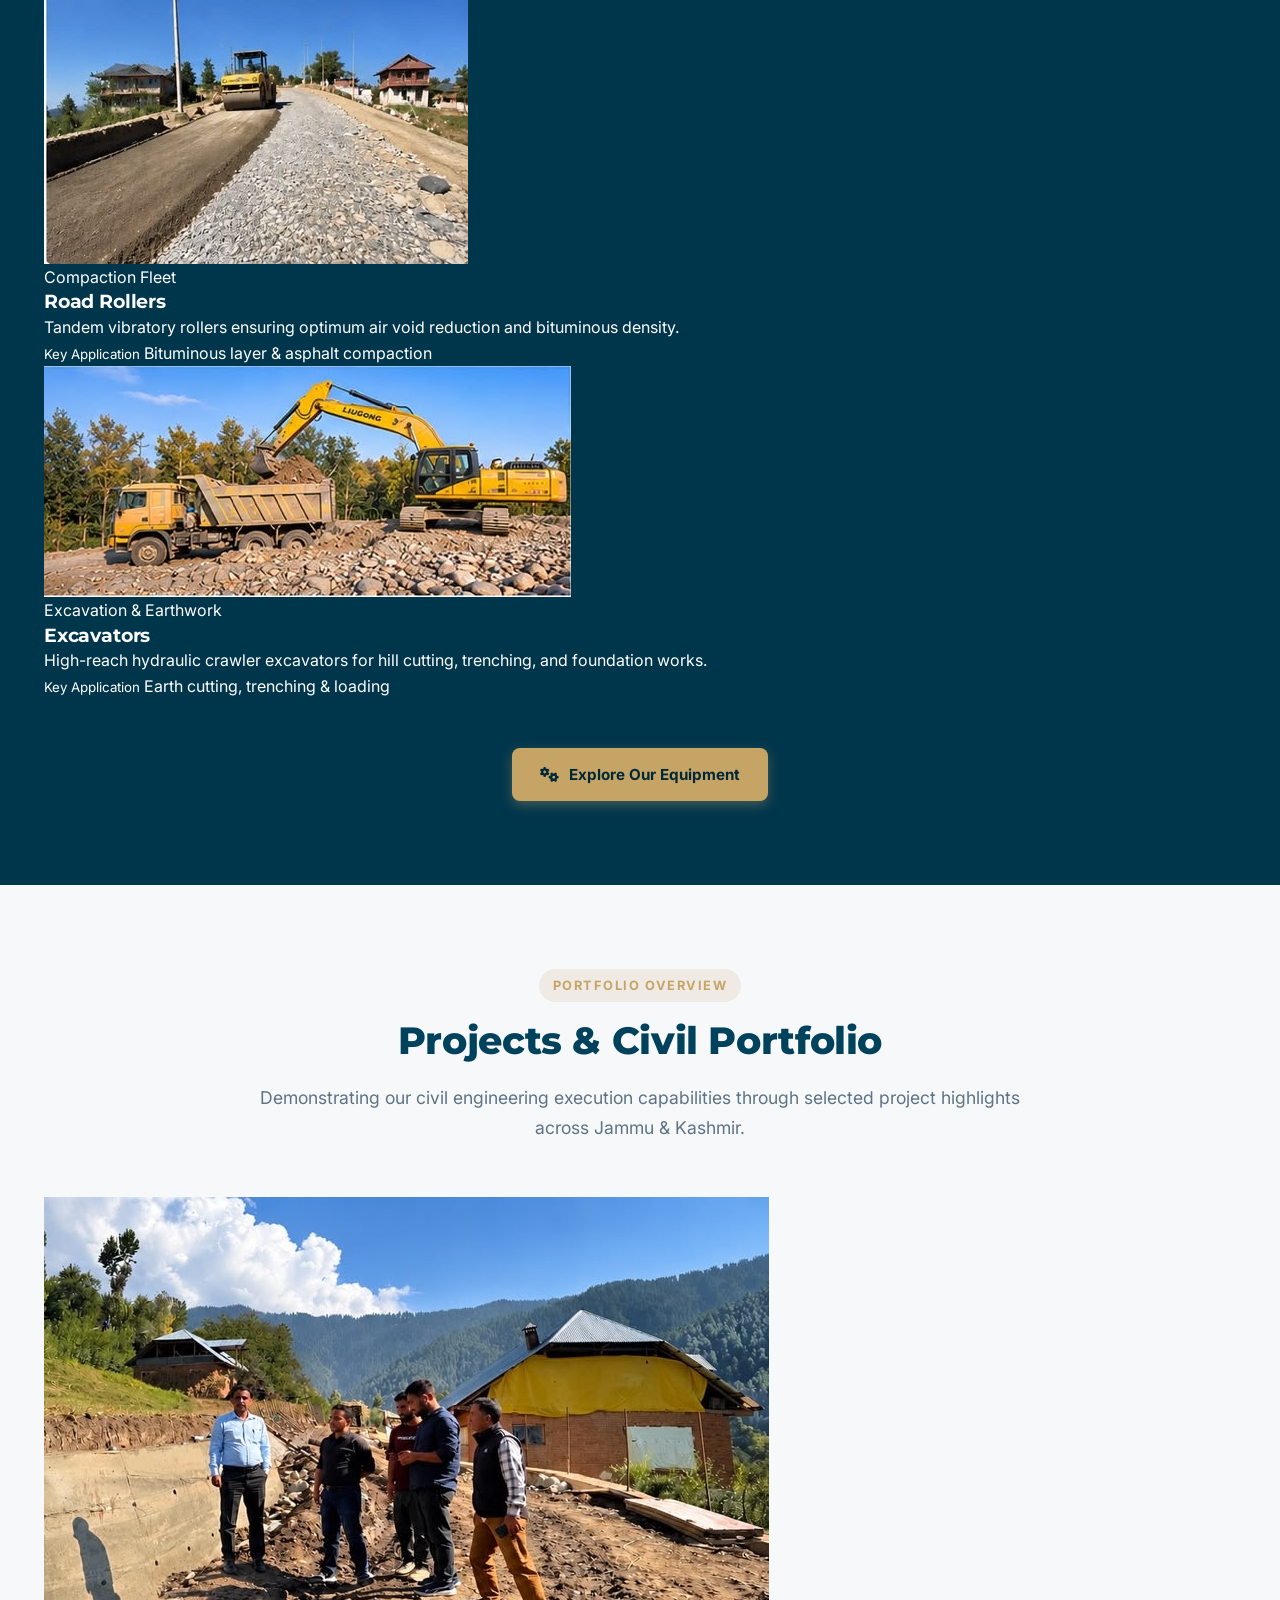
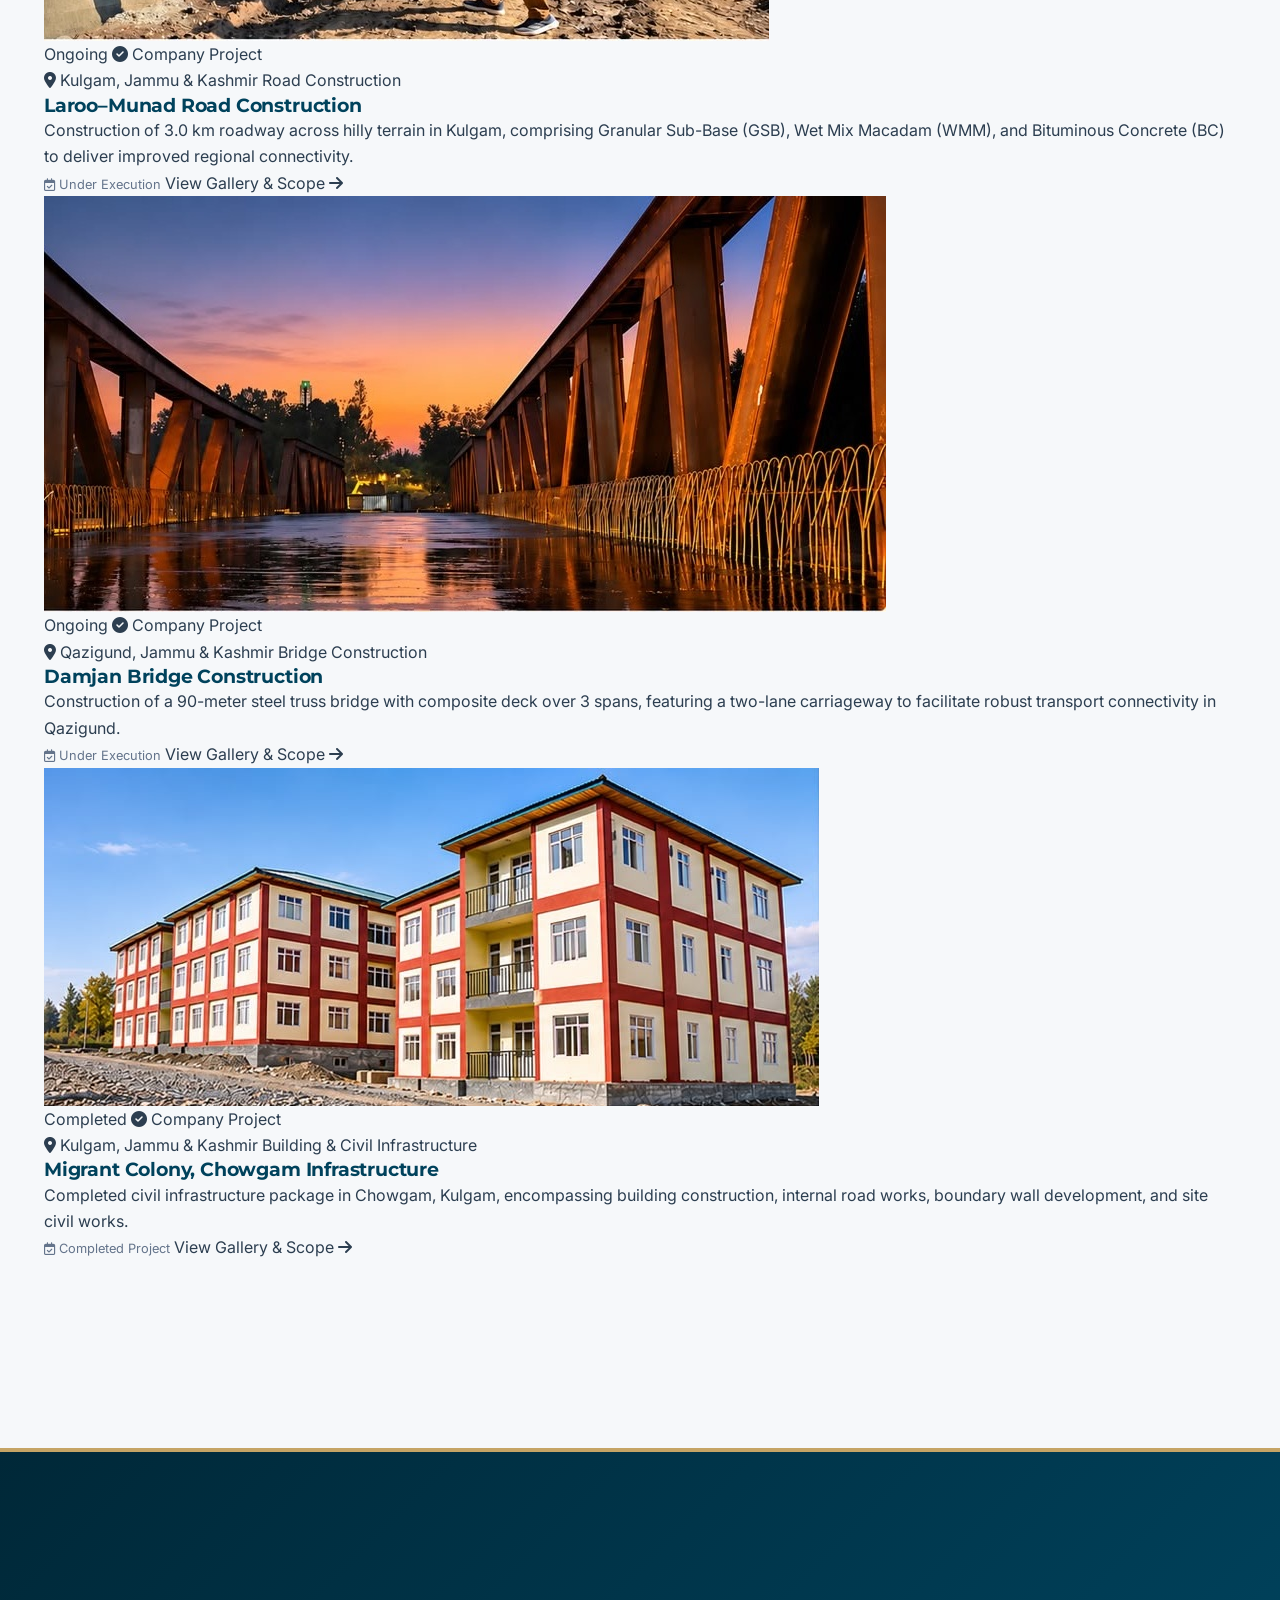
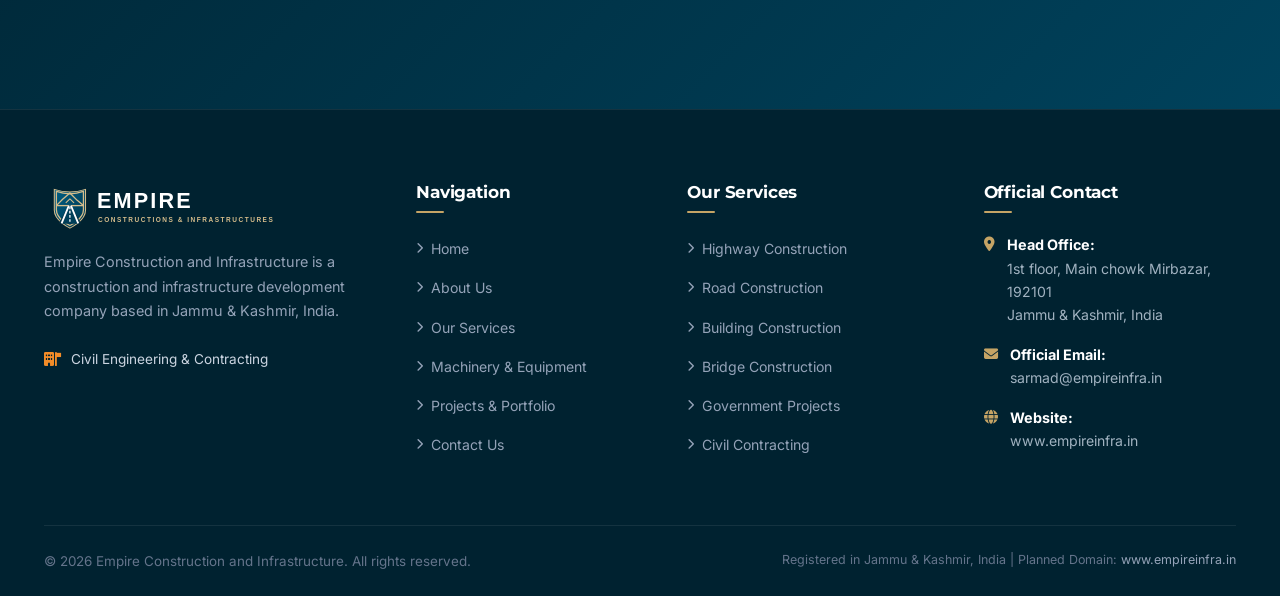
==== commit 29f8e2fb: "Update hero right side with isolated shield emblem, transparent background, and thin white outline" ====
--- a/index.html
+++ b/index.html
@@ -159,7 +159,7 @@
 
           <!-- RIGHT HERO LOGO SHOWCASE (Utilizing the right space) -->
           <div class="hero-logo-showcase fade-in-up">
-            <img src="assets/images/logo/hero-logo-right-illuminated.png" alt="Empire Constructions &amp; Infrastructures Official Logo" class="hero-right-logo-img" width="240" height="271">
+            <img src="assets/images/logo/hero-shield-emblem.png" alt="Empire Constructions &amp; Infrastructures Official Shield Emblem" class="hero-right-logo-img" width="210" height="292">
           </div>
 
         </div>
--- a/assets/css/style.css
+++ b/assets/css/style.css
@@ -532,8 +532,8 @@
 
 /* Right logo emblem (compact, transparent, thin white outline) */
 .hero-logo-showcase {
-  flex: 0 0 240px;
-  max-width: 250px;
+  flex: 0 0 210px;
+  max-width: 230px;
   display: flex;
   justify-content: center;
   align-items: center;
@@ -541,7 +541,7 @@
 
 .hero-right-logo-img {
   width: 100%;
-  max-width: 240px;
+  max-width: 210px;
   height: auto;
   display: block;
   object-fit: contain;
@@ -1200,7 +1200,7 @@
     width: 100%;
   }
   .hero-right-logo-img {
-    max-width: 190px;
+    max-width: 165px;
     margin: 0 auto;
   }
   .intro-grid {
@@ -1511,6 +1511,11 @@
   .container {
     padding-left: 16px;
     padding-right: 16px;
+  }
+
+  .hero-right-logo-img {
+    max-width: 140px;
+    margin: 0 auto;
   }
 
   /* App-Style Horizontally Scrollable Filter Tabs */
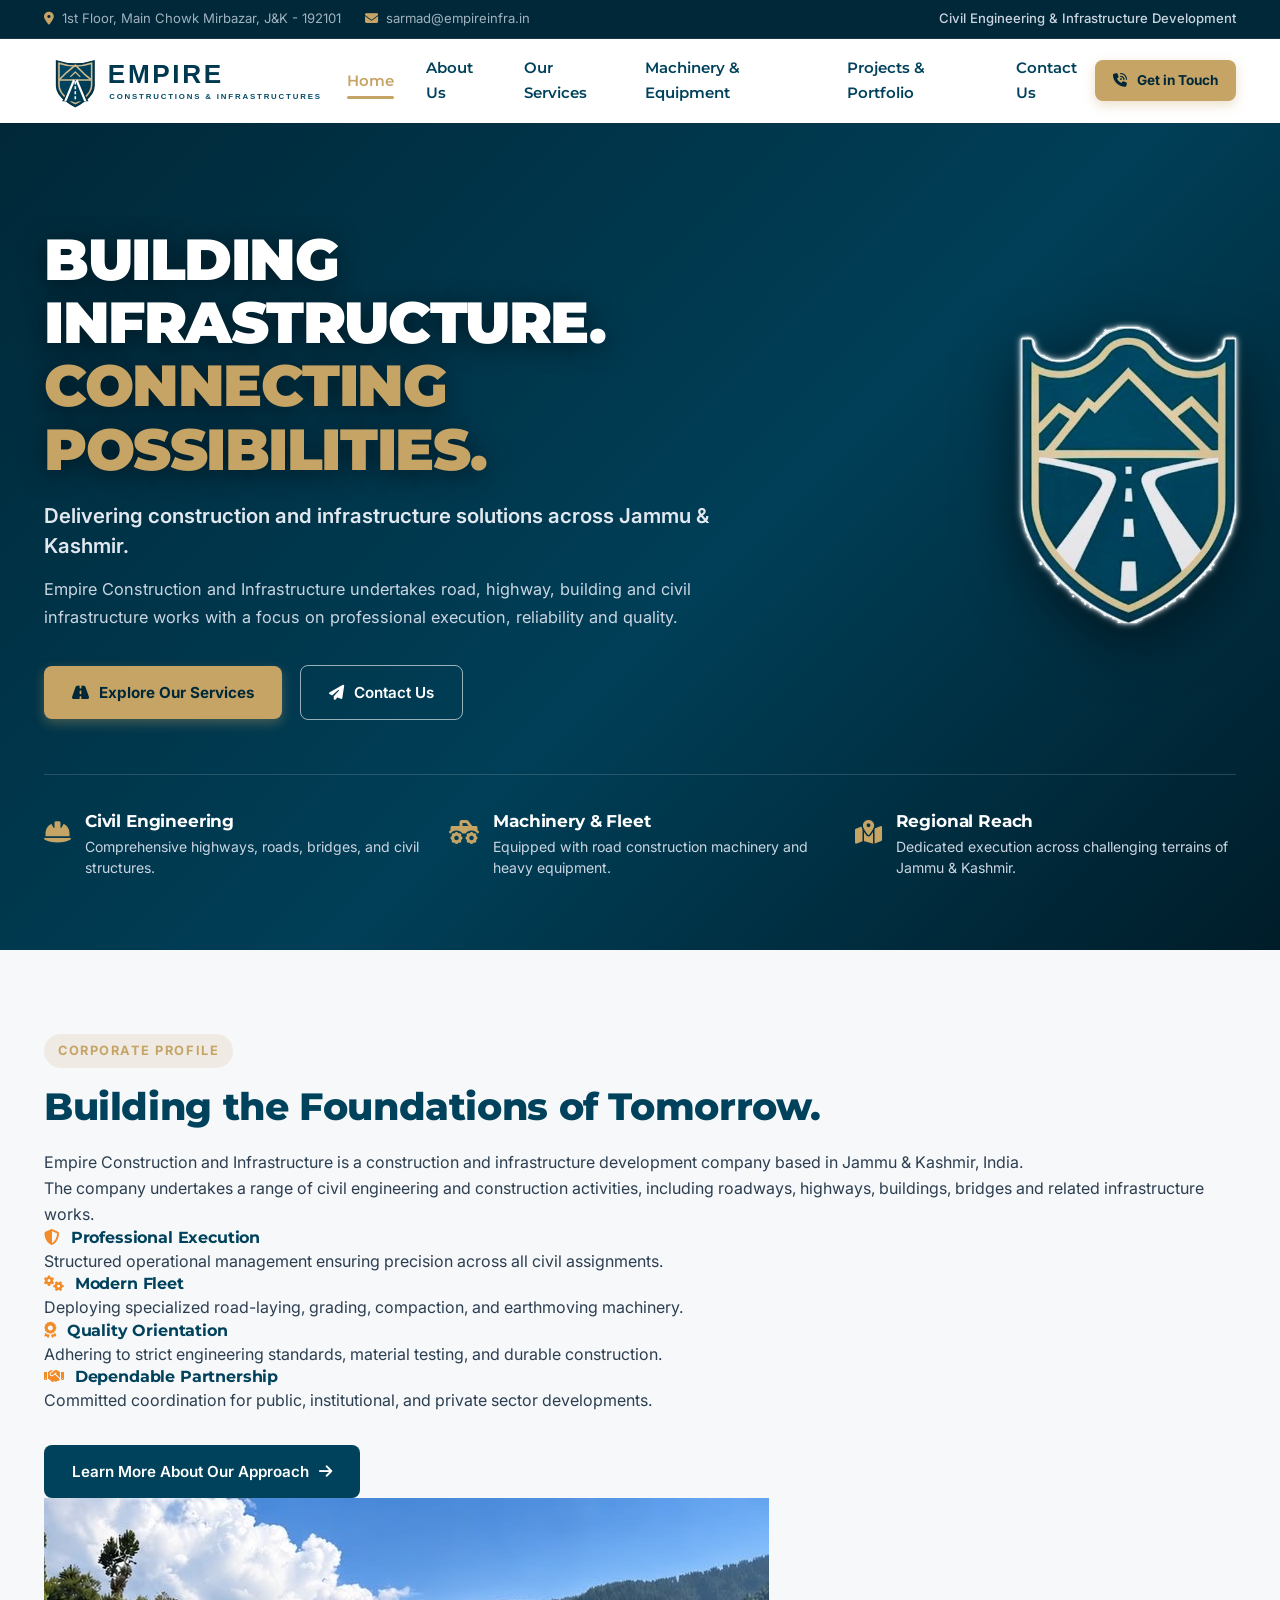
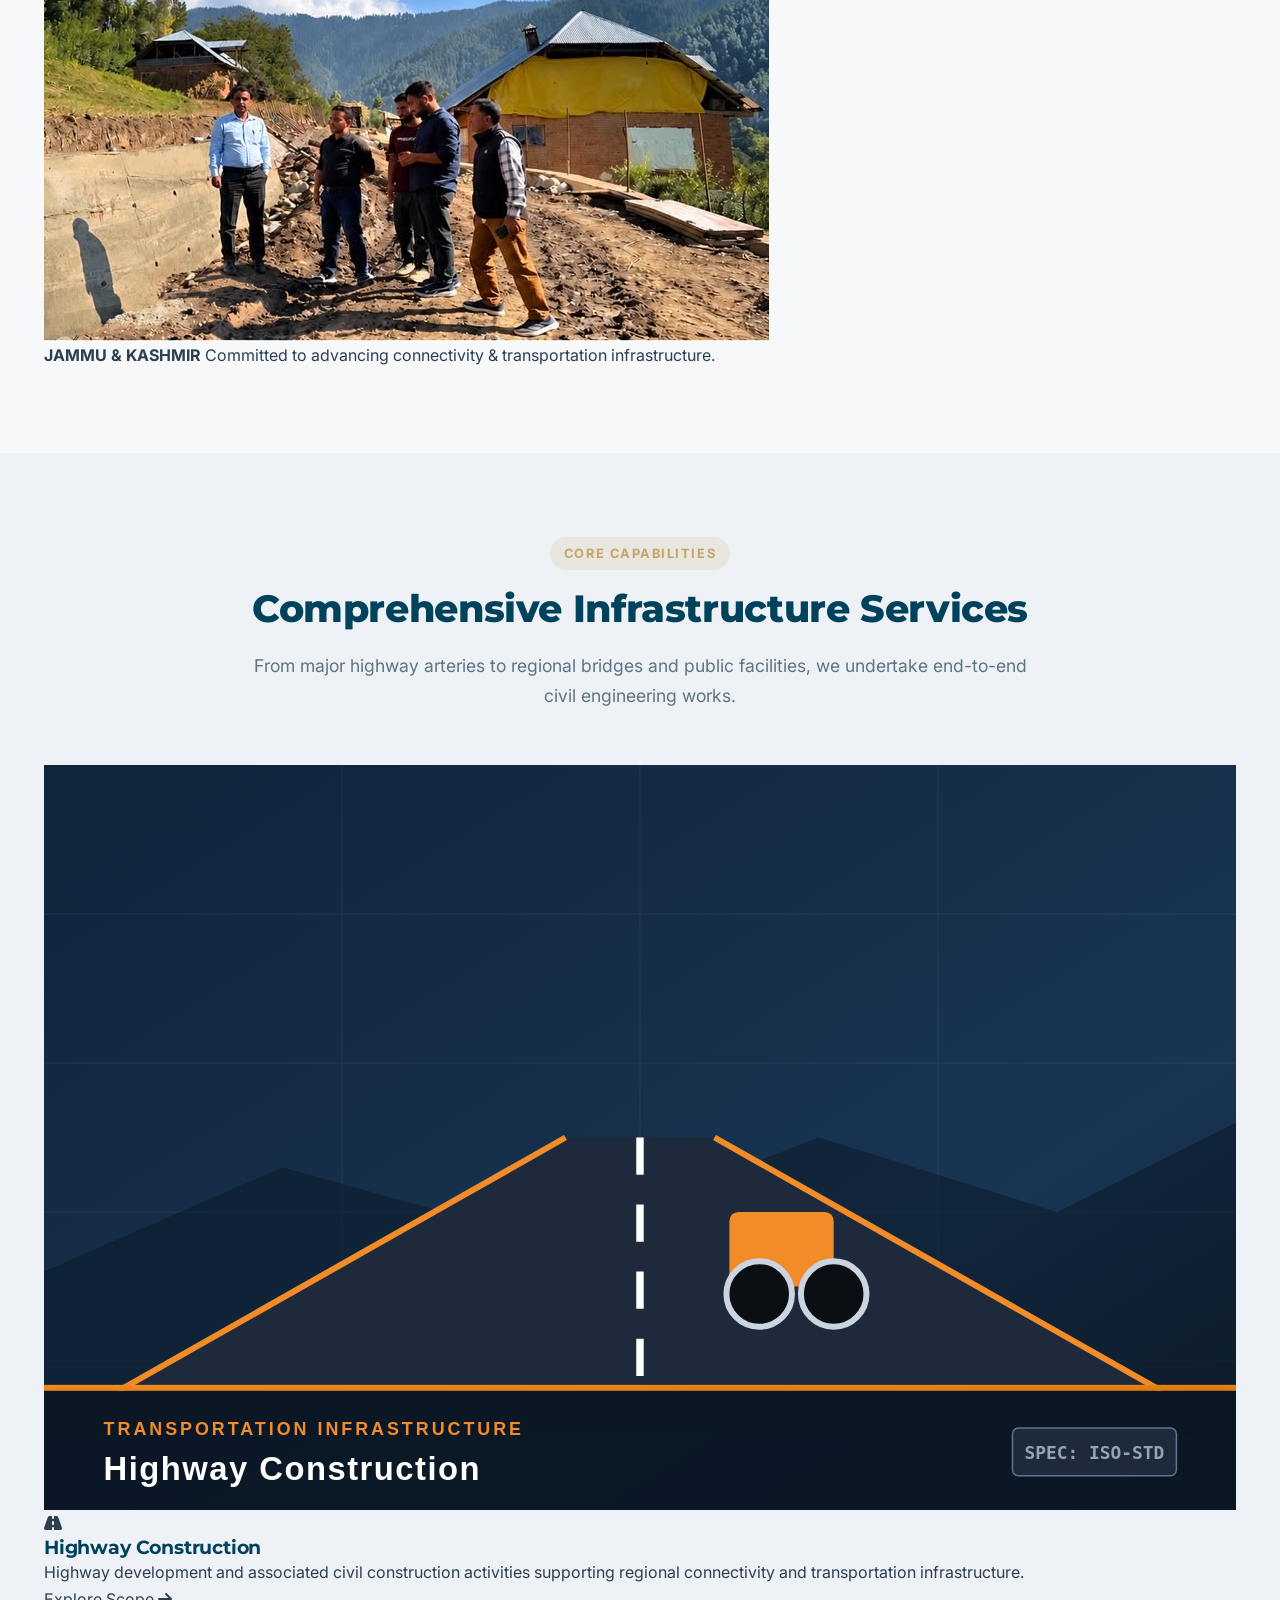
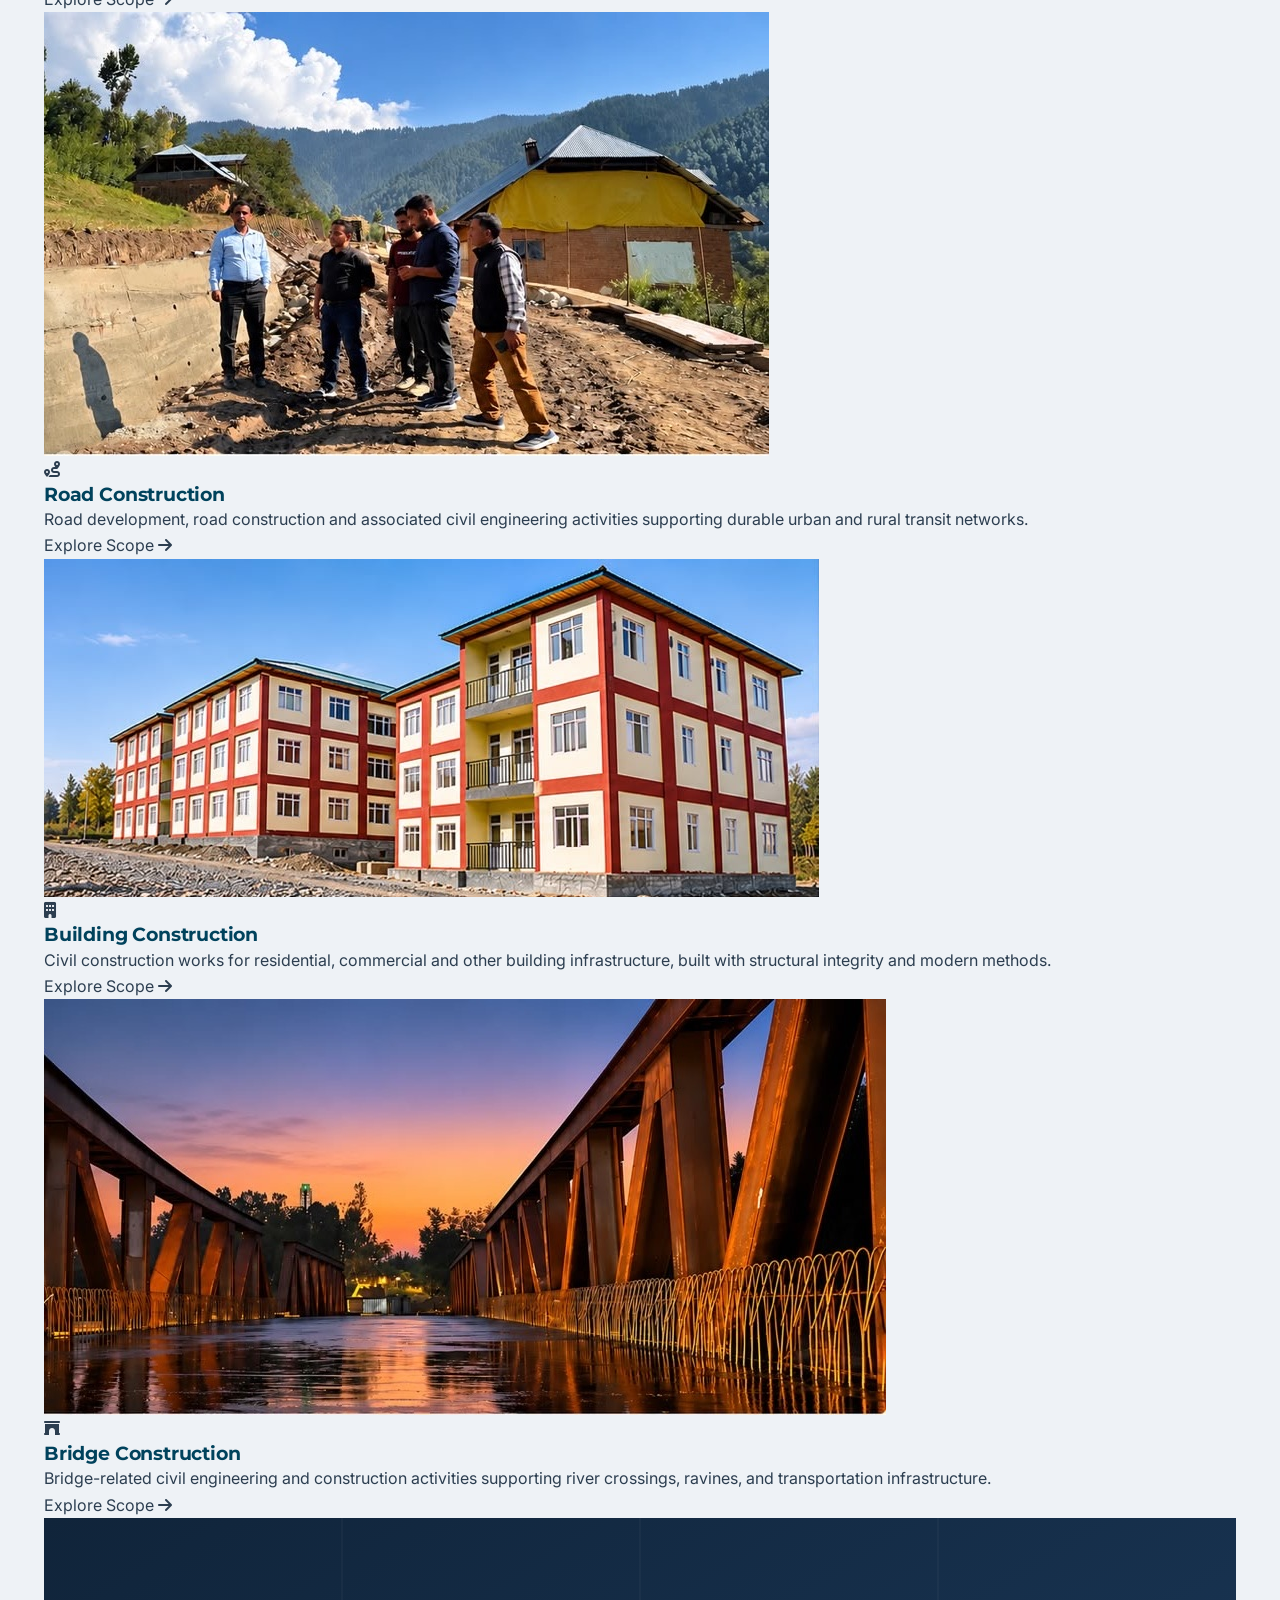
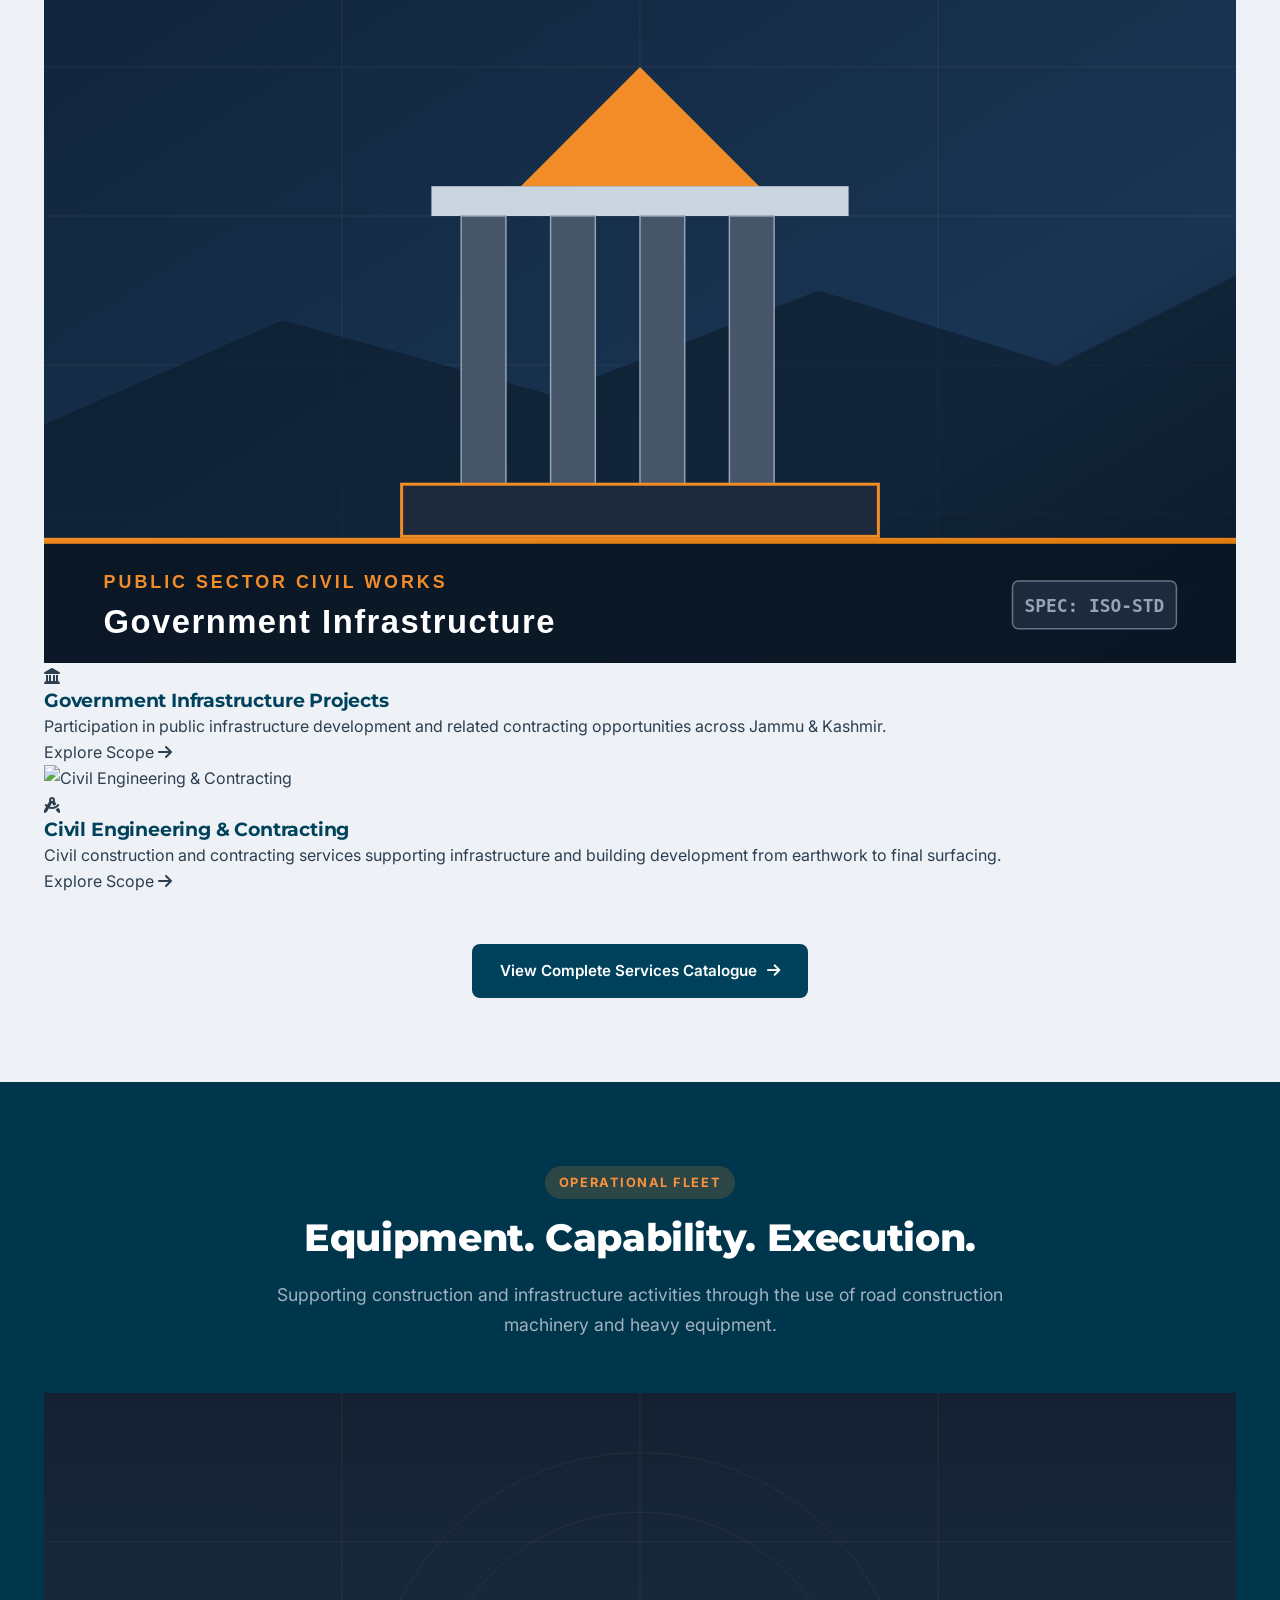
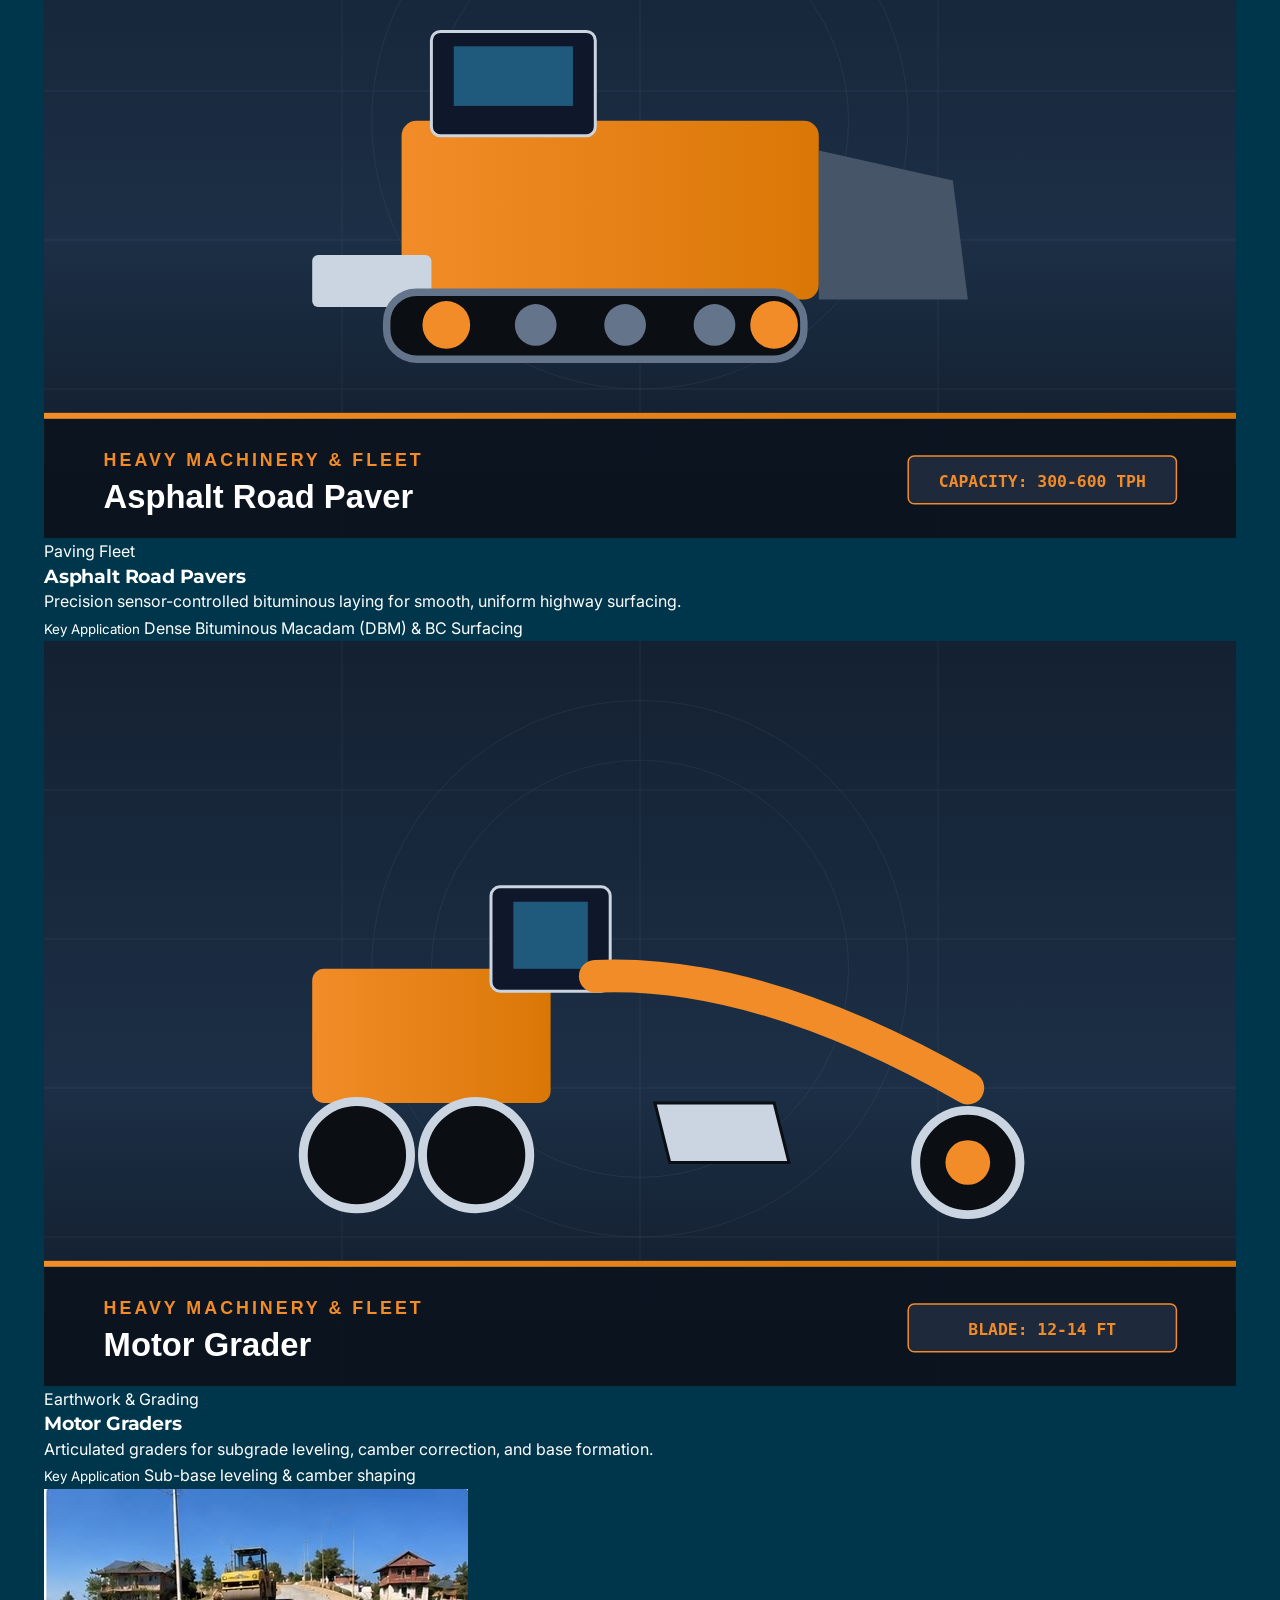
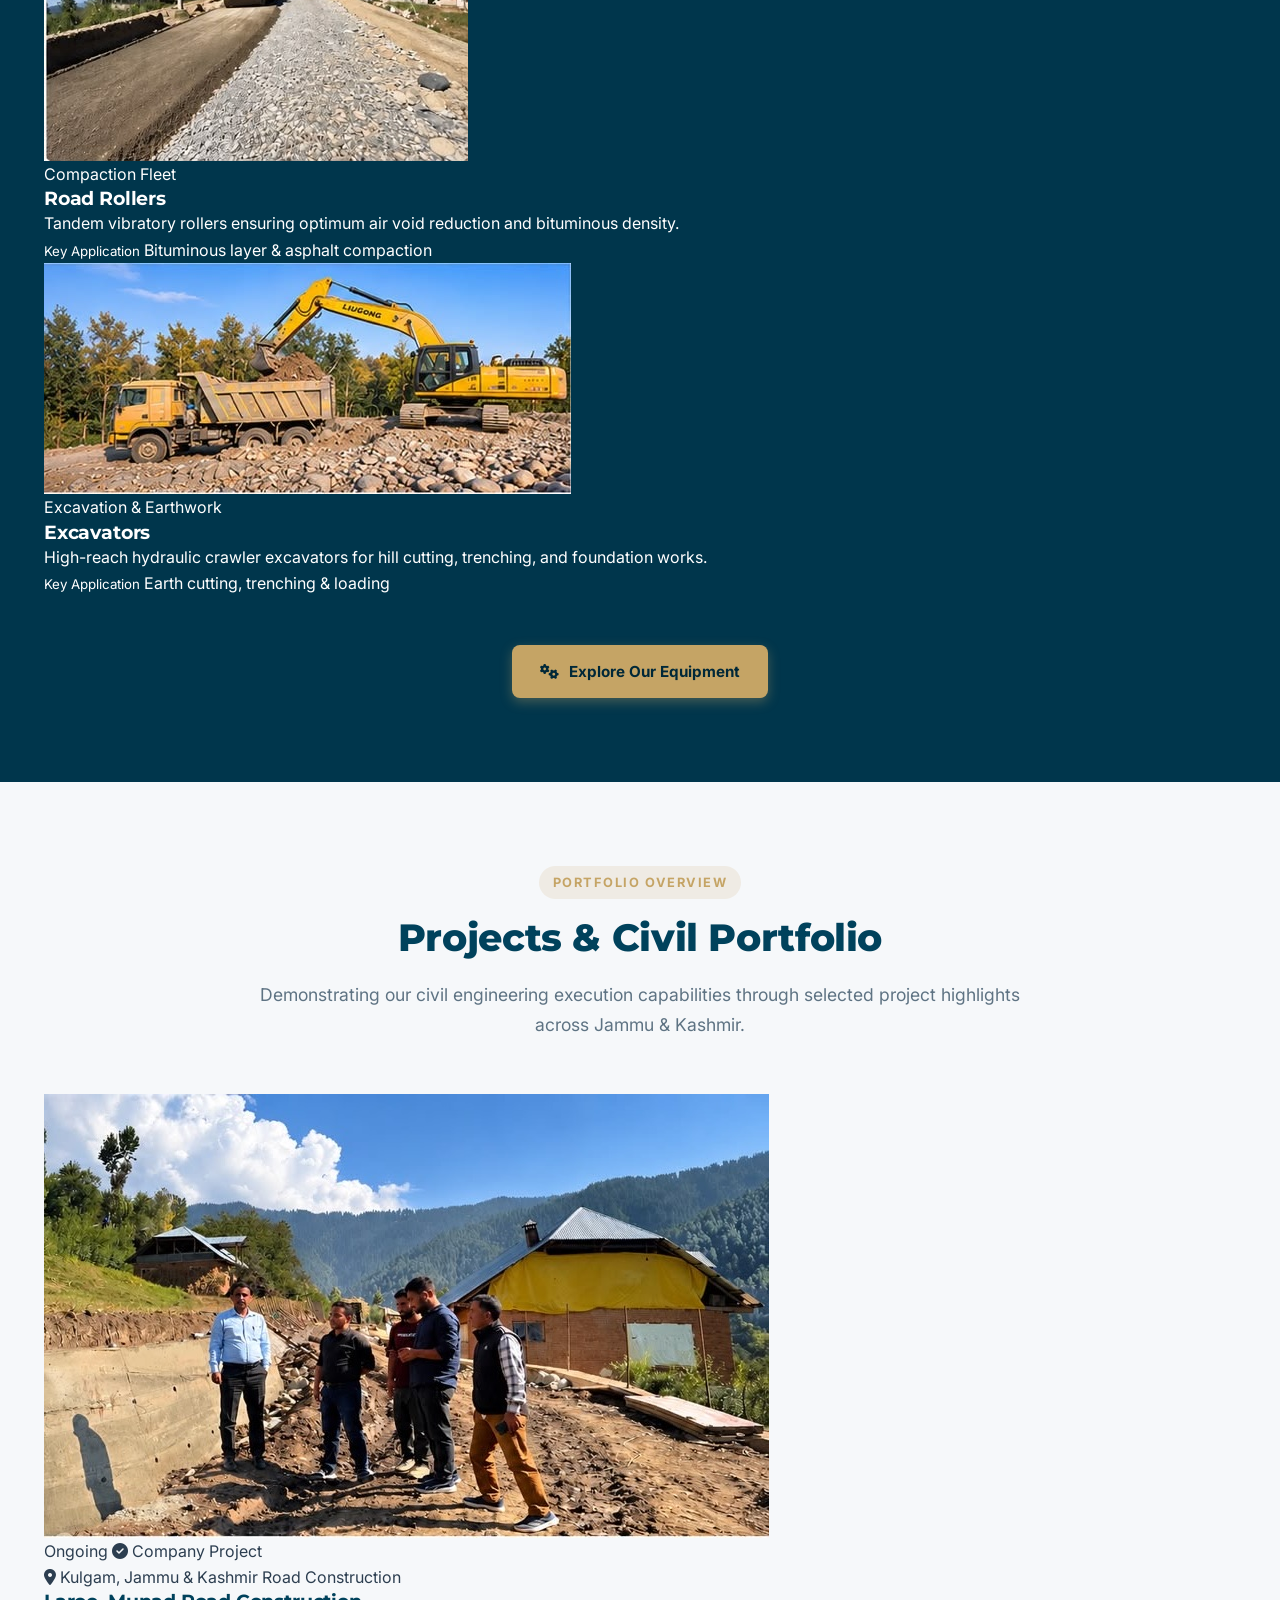
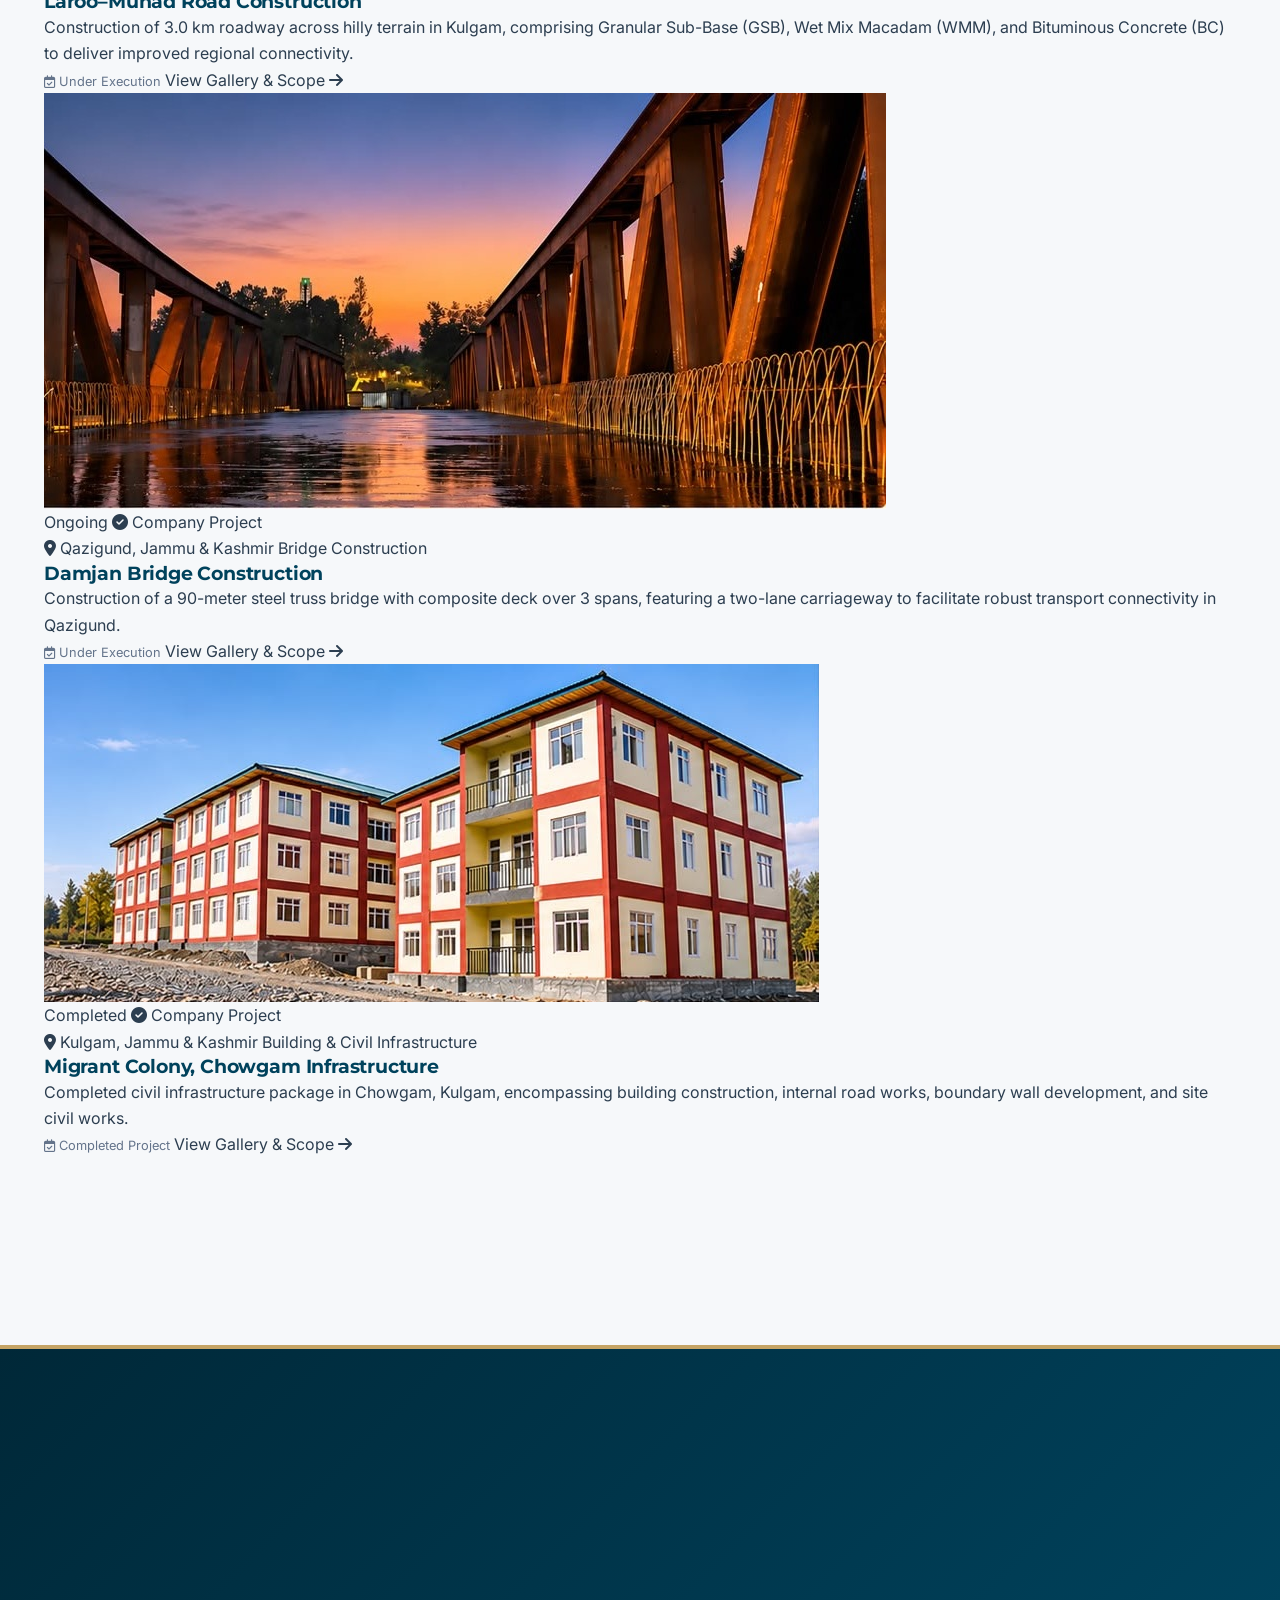
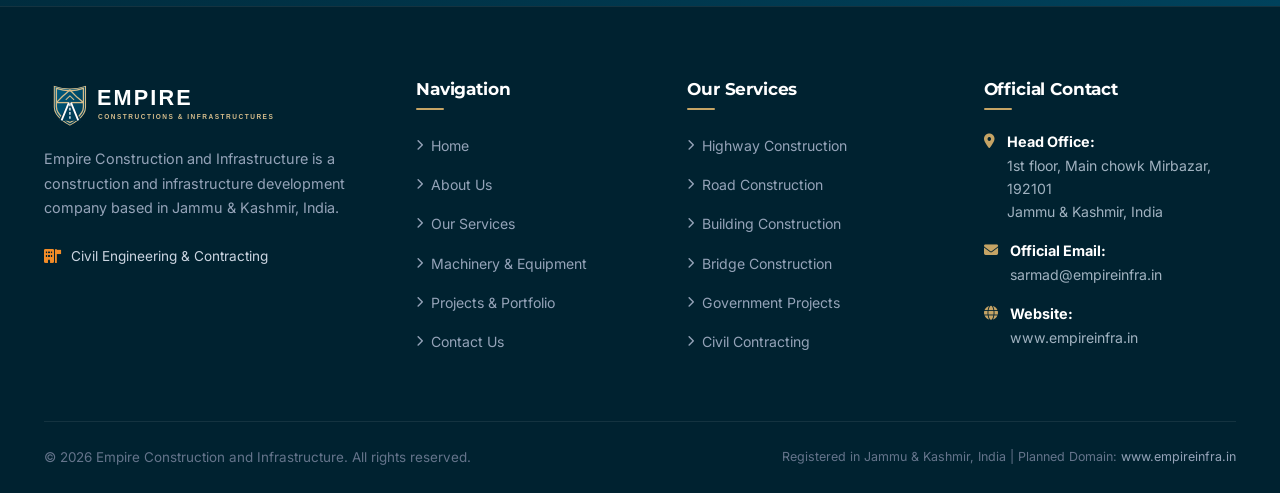
==== commit 8a341103: "Remove redundant top quotation and optimize hero typography and vertical alignment" ====
--- a/index.html
+++ b/index.html
@@ -127,13 +127,7 @@
           
           <!-- LEFT HERO CONTENT -->
           <div class="hero-content fade-in-up">
-            <!-- OFFICIAL MOTTO / QUOTATION -->
-            <div class="hero-quote">
-              <span class="hero-quote-icon"><i class="fa-solid fa-quote-left"></i></span>
-              <span class="hero-quote-text">“Building Progress. Connecting Futures.”</span>
-            </div>
-
-            <!-- HERO TITLE (Enhanced & commanding) -->
+            <!-- HERO TITLE (Commanding & impactful) -->
             <h1 class="hero-title">
               BUILDING INFRASTRUCTURE.
               <span>CONNECTING POSSIBILITIES.</span>
--- a/assets/css/style.css
+++ b/assets/css/style.css
@@ -494,11 +494,11 @@
 /* --- HERO SECTION --- */
 .hero {
   position: relative;
-  min-height: 88vh;
+  min-height: 84vh;
   display: flex;
   align-items: center;
   background: var(--primary-dark) url('../images/hero/hero-highway-bg.svg') no-repeat center center / cover;
-  padding: 130px 0 80px;
+  padding: 105px 0 72px;
   overflow: hidden;
 }
 
@@ -522,17 +522,17 @@
   display: flex;
   align-items: center;
   justify-content: space-between;
-  gap: 44px;
+  gap: 52px;
 }
 
 .hero-content {
   flex: 1 1 68%;
-  max-width: 720px;
+  max-width: 740px;
 }
 
 /* Right logo emblem (compact, transparent, thin white outline) */
 .hero-logo-showcase {
-  flex: 0 0 210px;
+  flex: 0 0 215px;
   max-width: 230px;
   display: flex;
   justify-content: center;
@@ -541,7 +541,7 @@
 
 .hero-right-logo-img {
   width: 100%;
-  max-width: 210px;
+  max-width: 215px;
   height: auto;
   display: block;
   object-fit: contain;
@@ -555,44 +555,14 @@
   filter: drop-shadow(0 0 2.5px #FFFFFF) drop-shadow(0 0 6px rgba(212, 188, 139, 0.85)) drop-shadow(0 18px 36px rgba(0, 0, 0, 0.65));
 }
 
-/* Quotation Style */
-.hero-quote {
-  display: inline-flex;
-  align-items: center;
-  gap: 12px;
-  background: rgba(212, 188, 139, 0.12);
-  border: 1.5px solid rgba(212, 188, 139, 0.45);
-  padding: 9px 20px;
-  border-radius: 50px;
-  margin-bottom: 22px;
-  backdrop-filter: blur(8px);
-  -webkit-backdrop-filter: blur(8px);
-  box-shadow: 0 4px 18px rgba(0, 0, 0, 0.25), 0 0 15px rgba(212, 188, 139, 0.15);
-}
-
-.hero-quote-icon {
-  color: var(--accent);
-  font-size: 1rem;
-  opacity: 0.9;
-}
-
-.hero-quote-text {
-  font-family: var(--font-heading);
-  font-size: clamp(1.05rem, 2.2vw, 1.28rem);
-  font-weight: 700;
-  font-style: italic;
-  letter-spacing: 0.03em;
-  color: var(--accent);
-  text-shadow: 0 2px 10px rgba(0, 0, 0, 0.45);
-}
-
 /* Hero Title - Larger & authoritative */
 .hero-title {
-  font-size: clamp(2.4rem, 4.4vw, 3.85rem);
+  font-size: clamp(2.5rem, 4.5vw, 3.85rem);
   font-weight: 900;
   color: var(--white);
   line-height: 1.1;
   letter-spacing: -0.025em;
+  margin-top: 0;
   margin-bottom: 20px;
   text-transform: uppercase;
   text-shadow: 0 4px 25px rgba(0, 0, 0, 0.5);
@@ -1183,10 +1153,6 @@
     flex-direction: column;
     text-align: center;
     gap: 32px;
-  }
-  .hero-quote {
-    margin-left: auto;
-    margin-right: auto;
   }
   .hero-text {
     margin-left: auto;
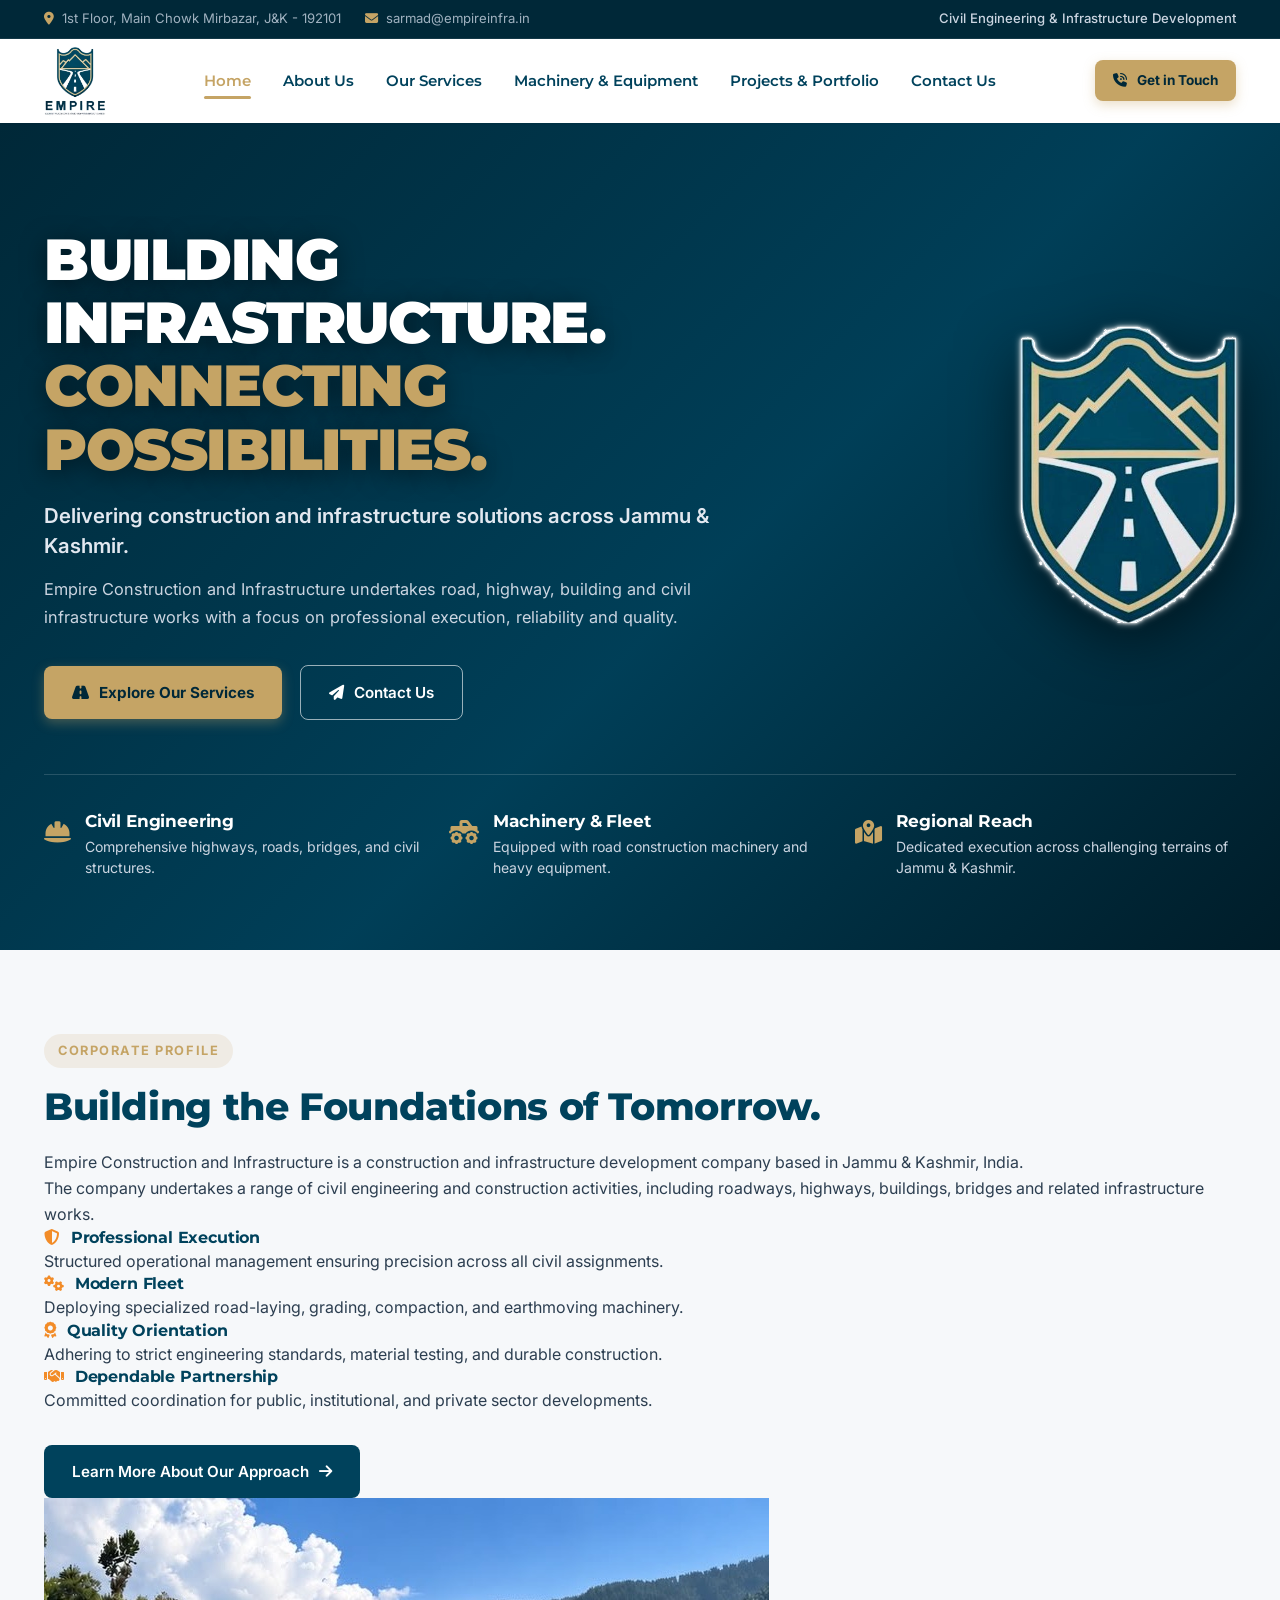
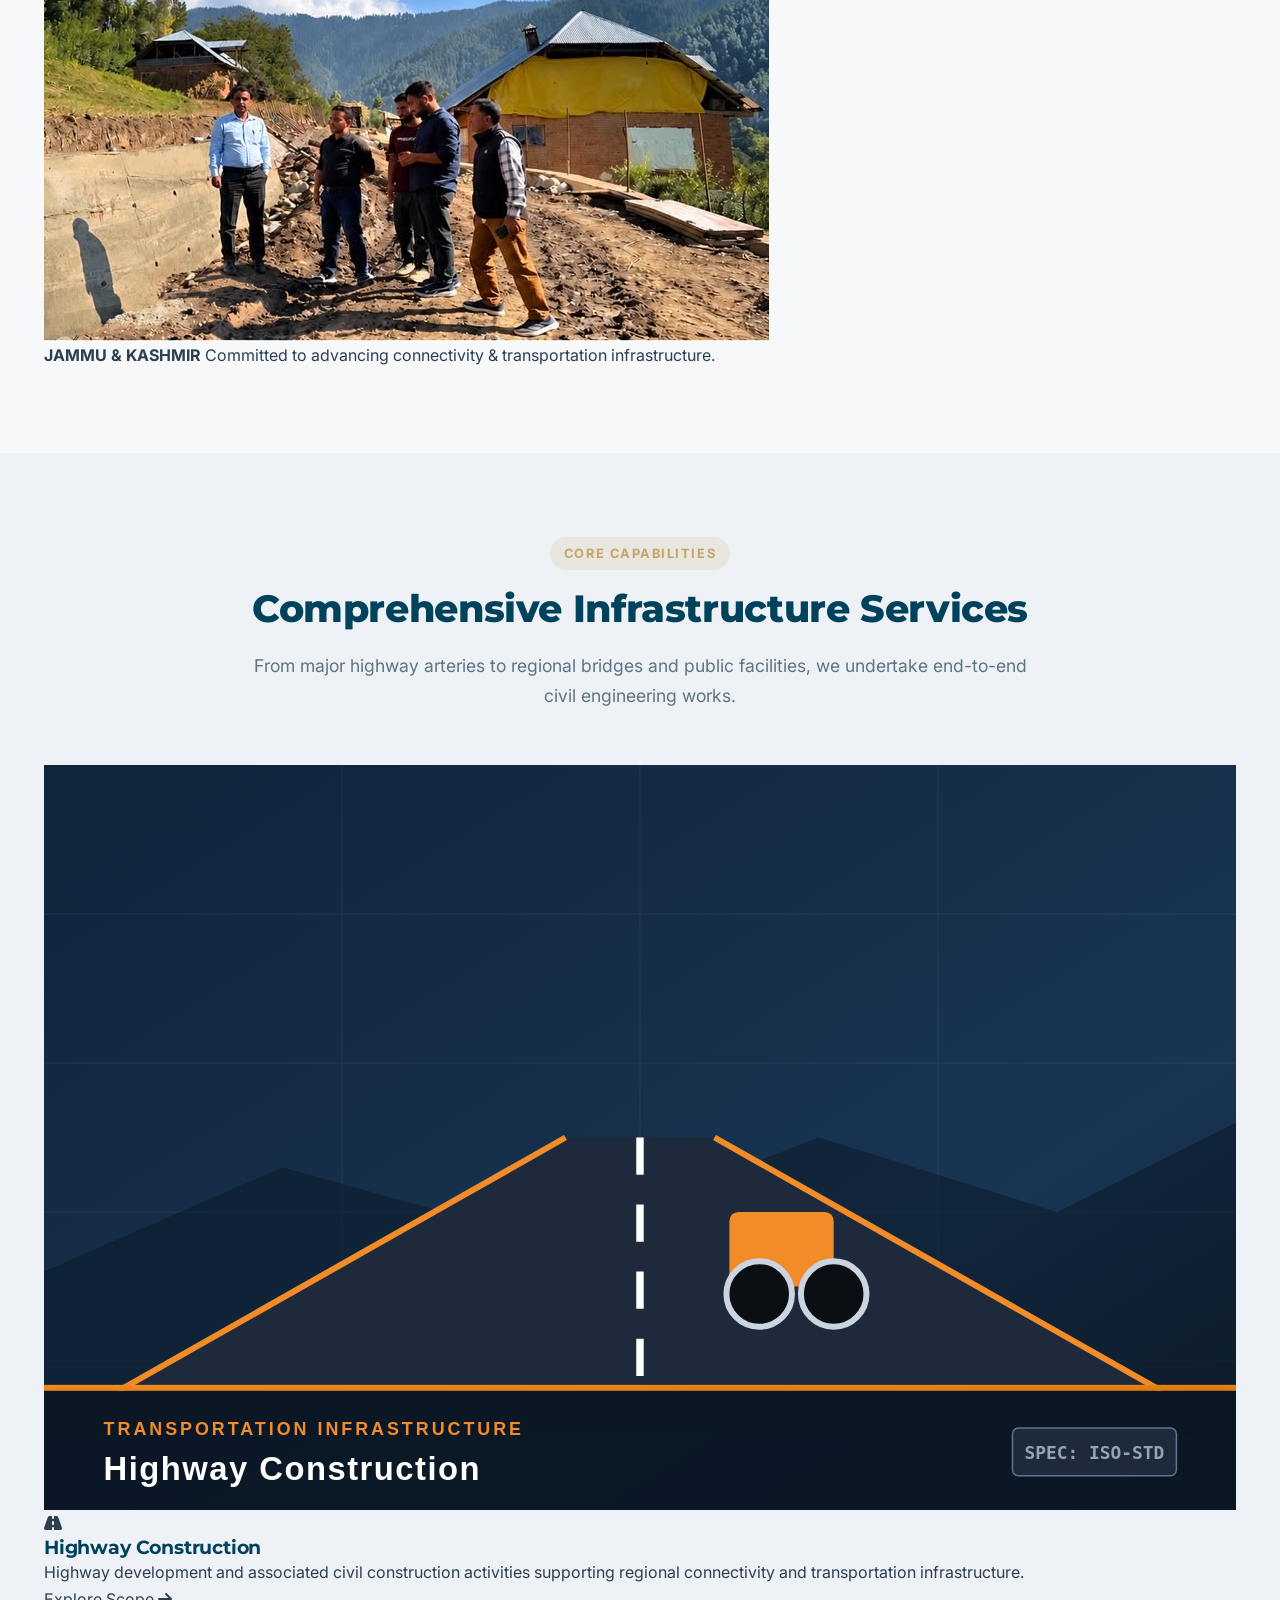
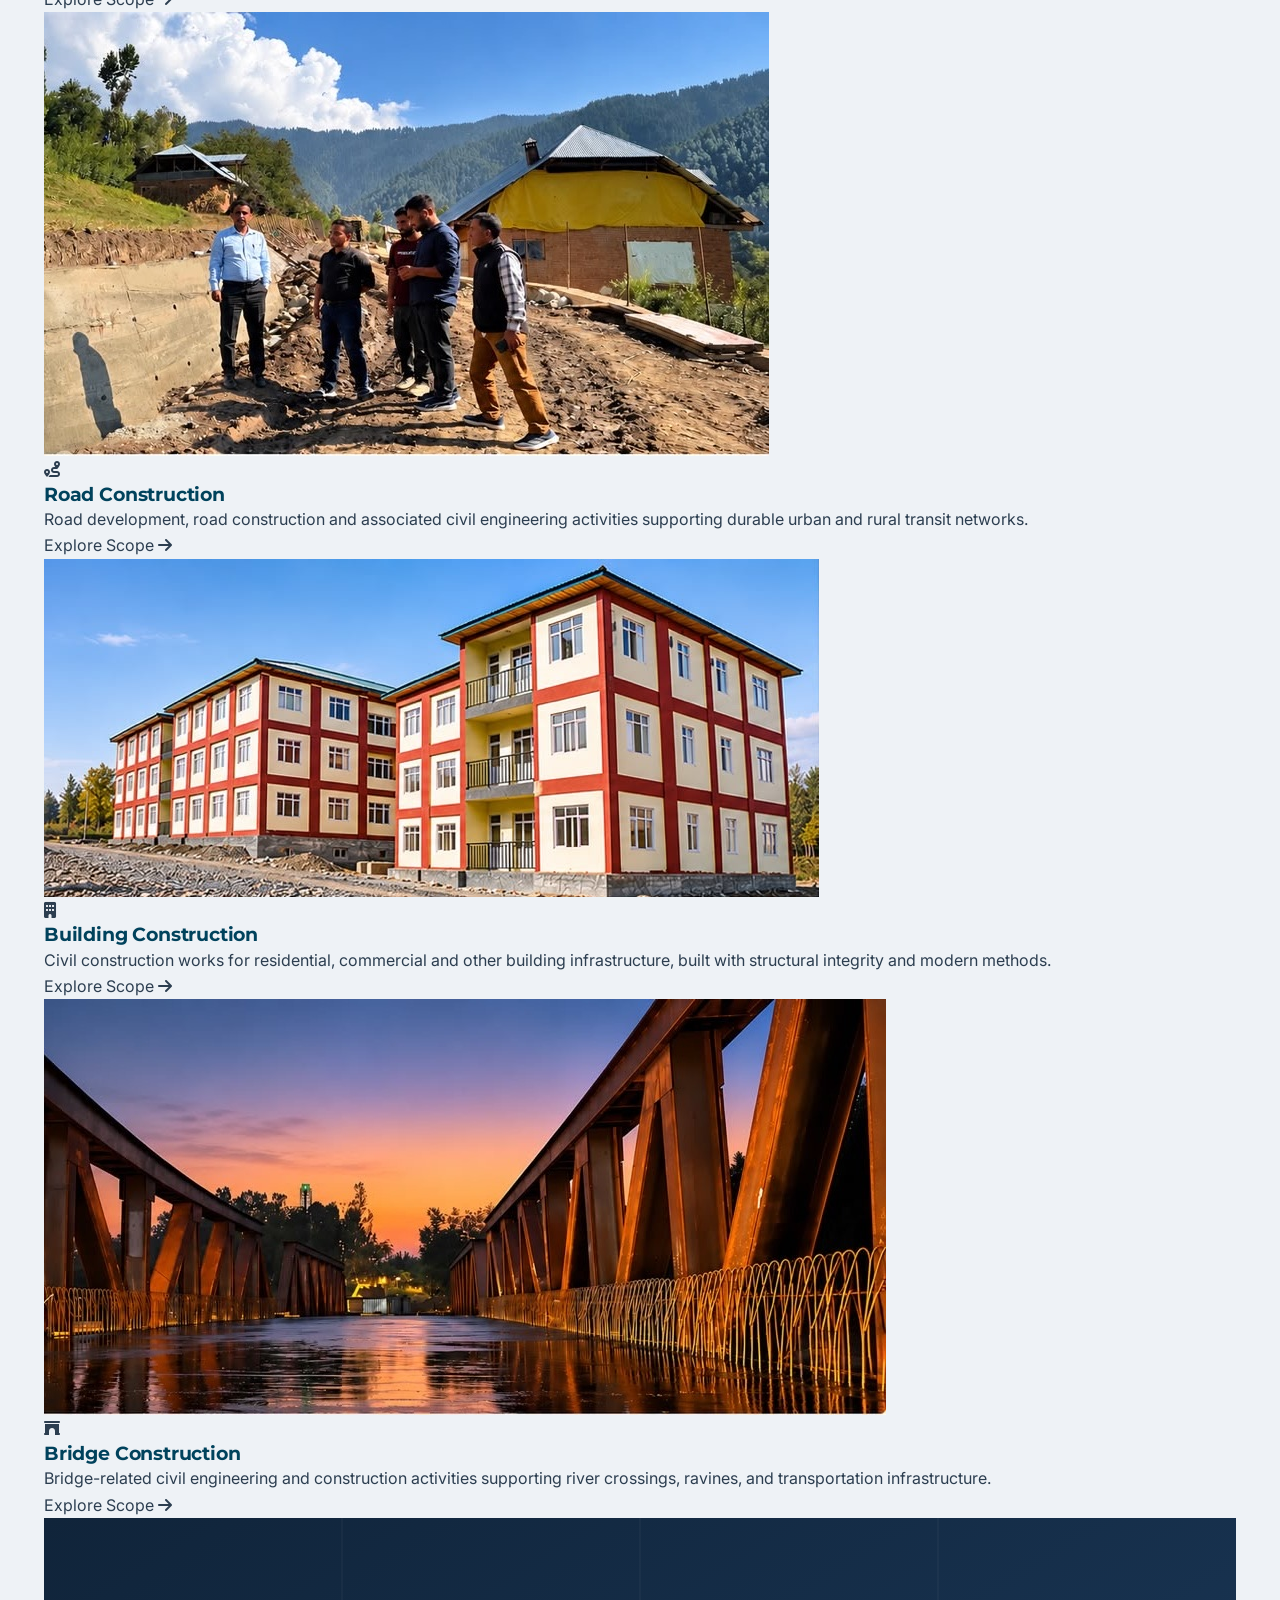
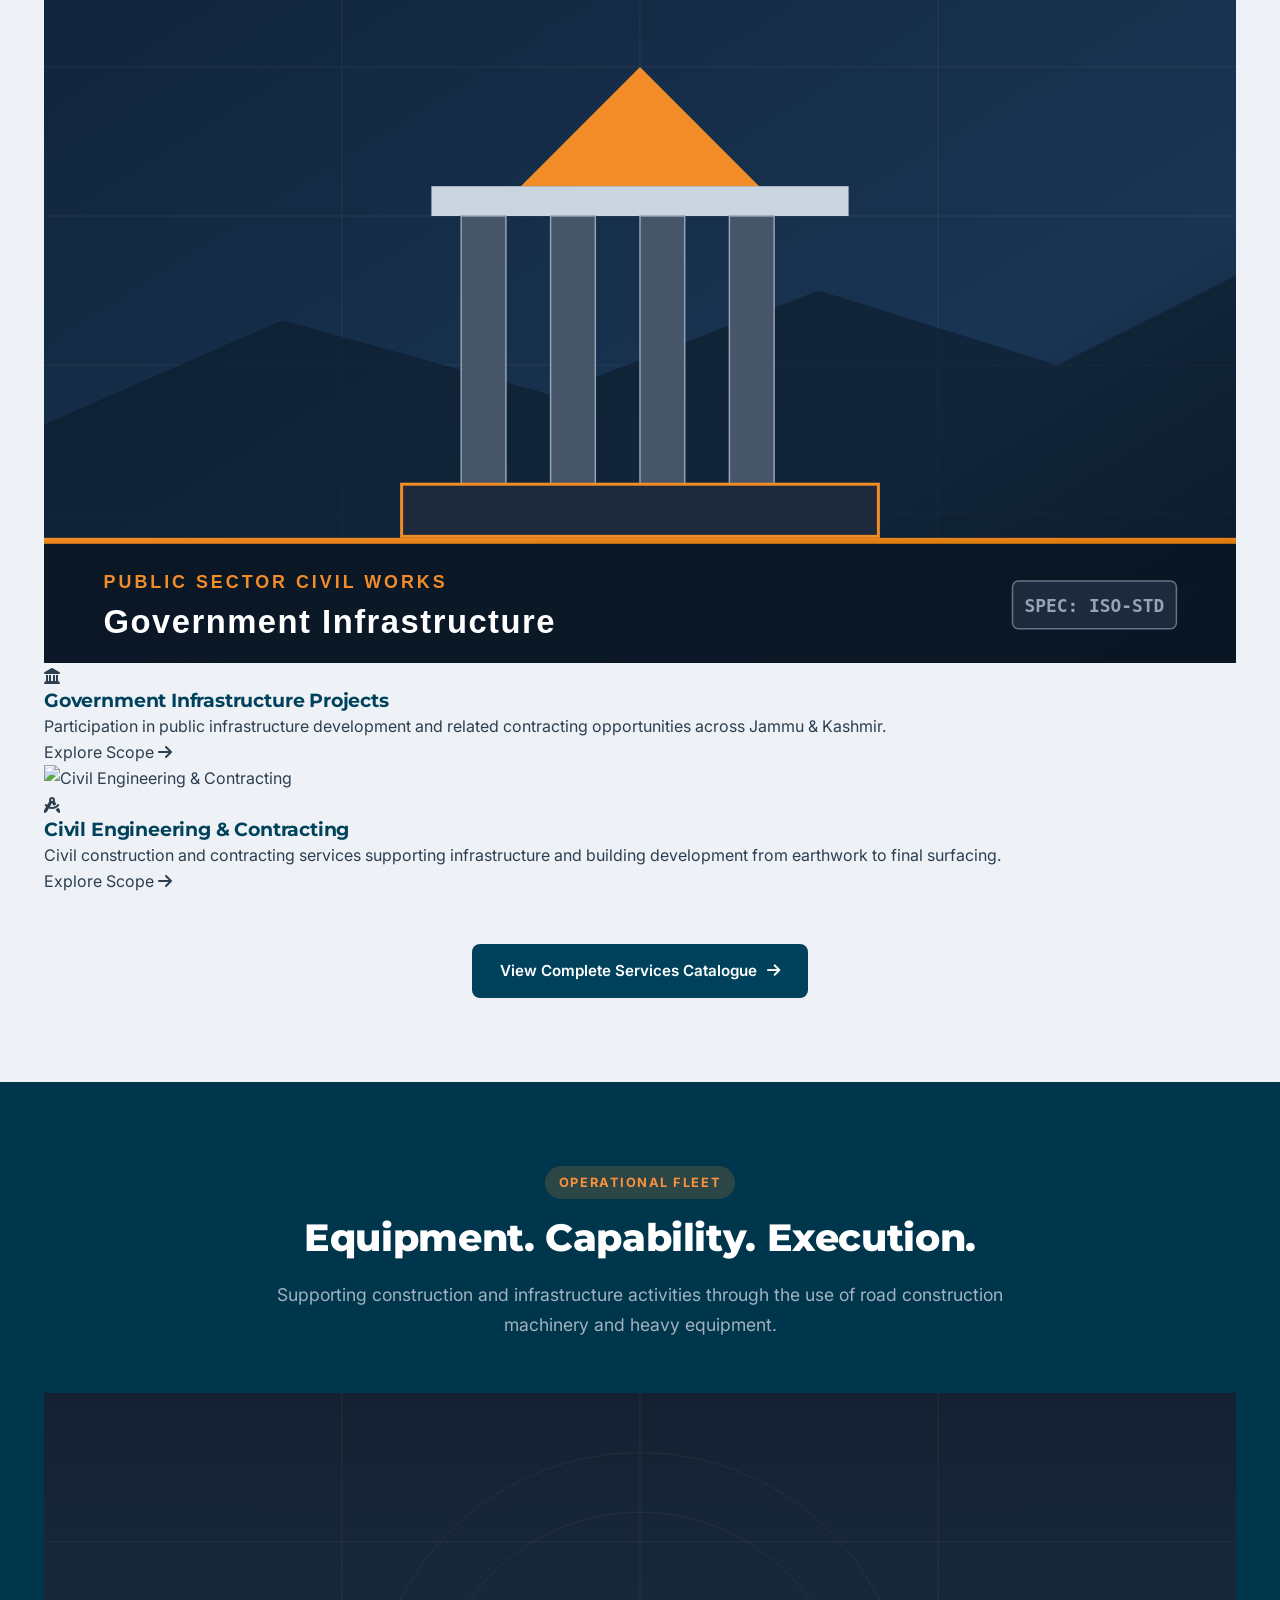
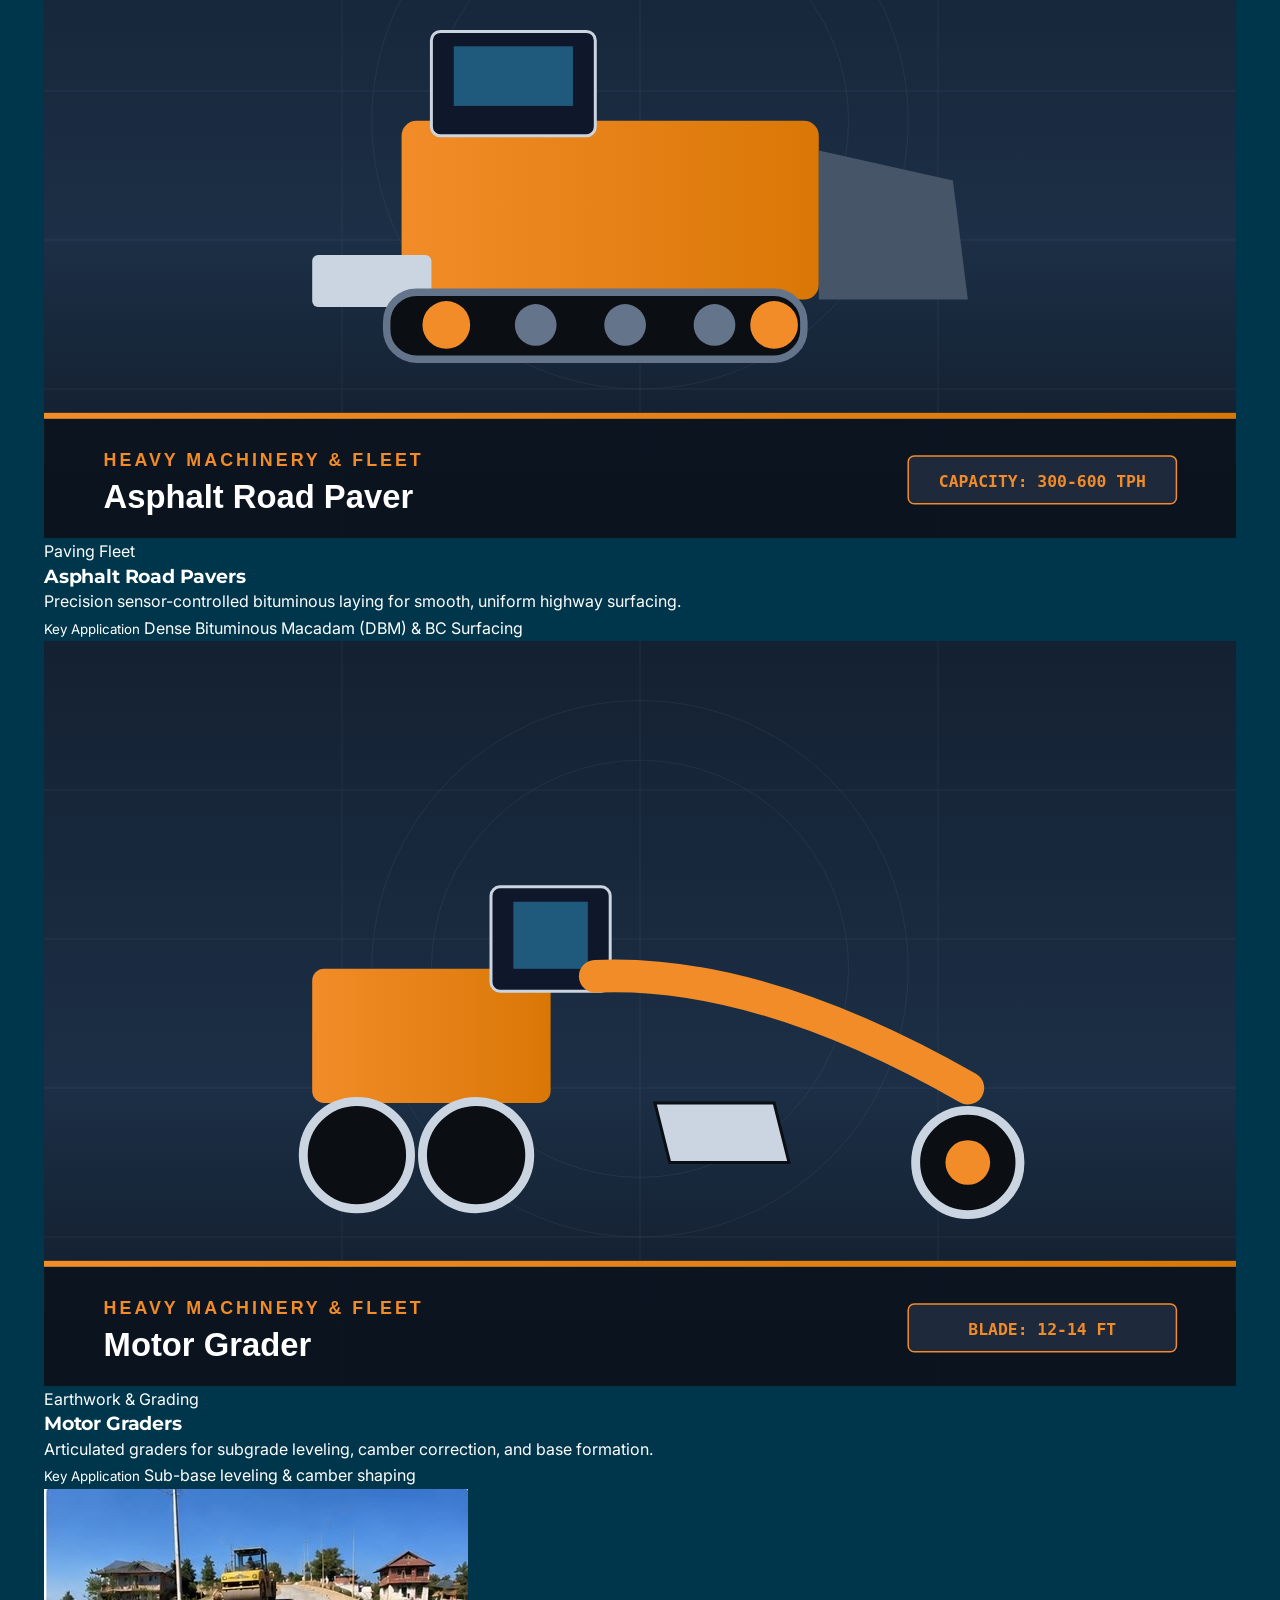
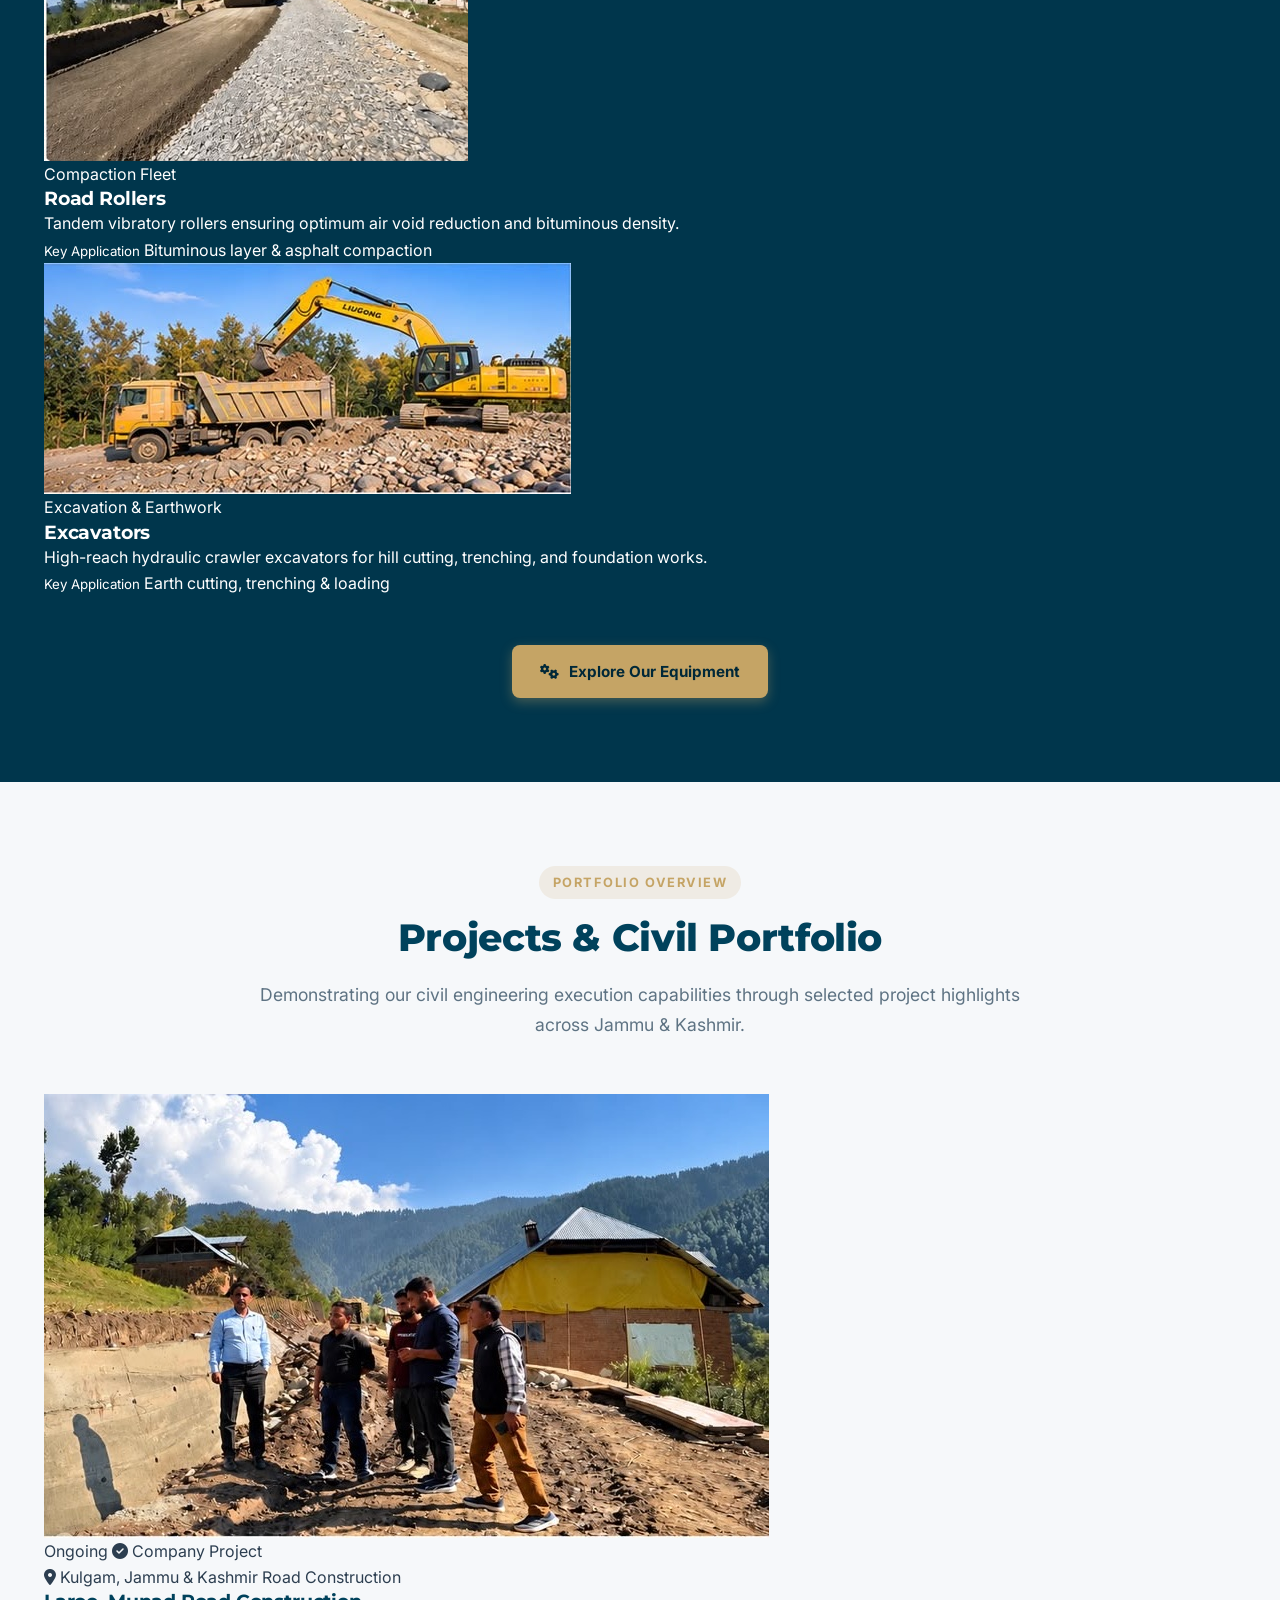
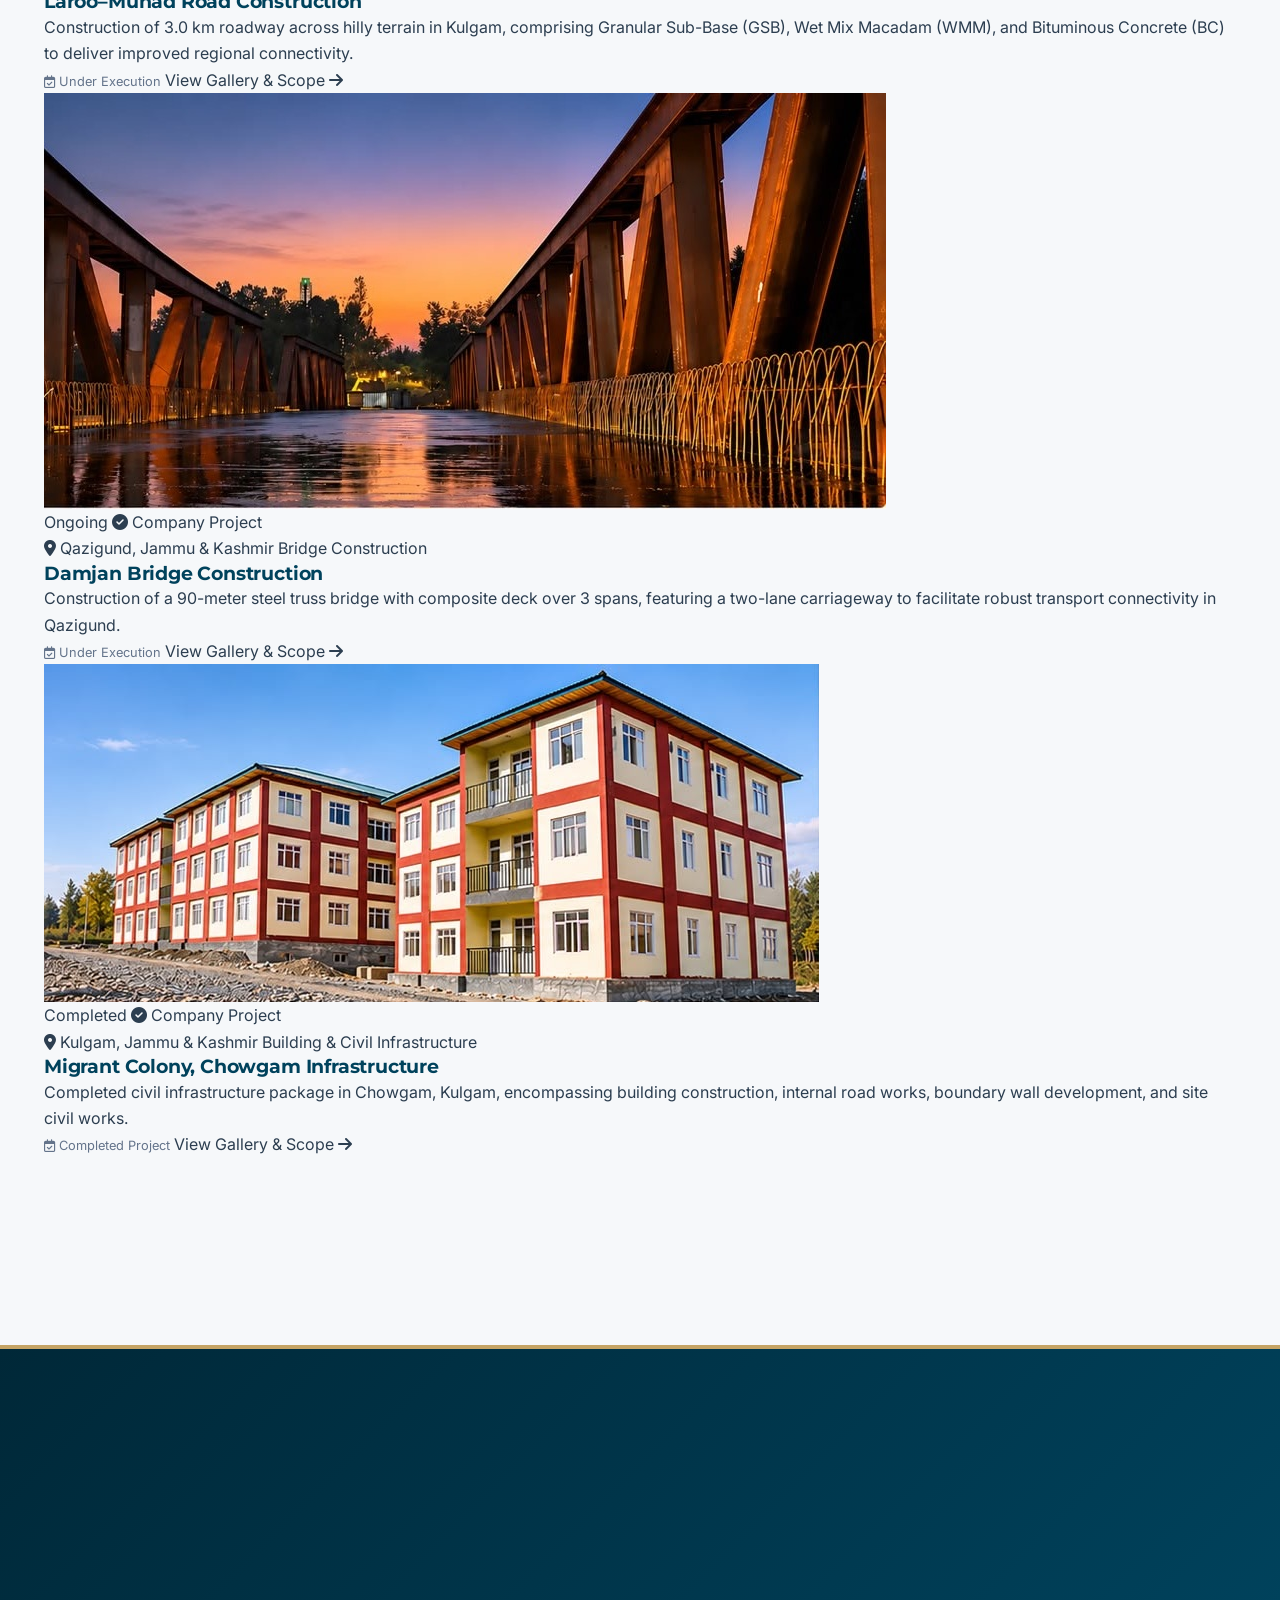
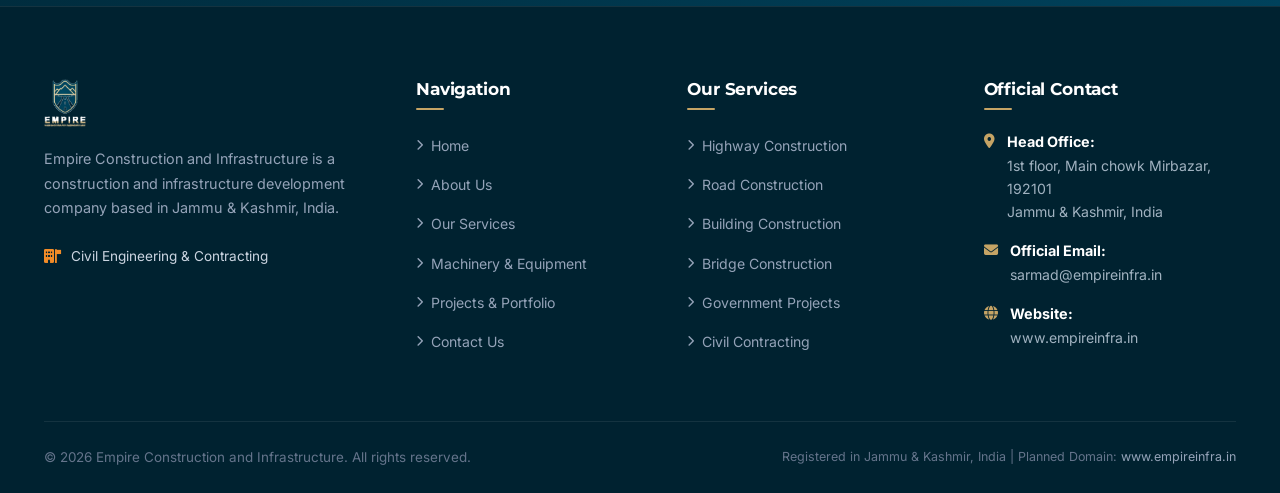
==== commit 8063b224: "Use exact authentic photo logo across header, mobile nav, and footer" ====
--- a/index.html
+++ b/index.html
@@ -61,7 +61,7 @@
     <div class="container navbar">
       <!-- Brand Logo -->
       <a href="index.html" class="brand-link" aria-label="Empire Construction and Infrastructure Homepage">
-        <img src="assets/images/logo/logo-primary.svg" alt="Empire Construction and Infrastructure Logo" class="brand-logo" width="290" height="58">
+        <img src="assets/images/logo/official-logo.png" alt="Empire Construction and Infrastructure Logo" class="brand-logo" width="62" height="70">
       </a>
 
       <!-- Desktop Navigation Menu -->
@@ -95,7 +95,7 @@
   <aside class="mobile-nav" aria-label="Mobile Navigation">
     <div>
       <div style="margin-bottom: 24px;">
-        <img src="assets/images/logo/logo-primary.svg" alt="Empire Construction Logo" style="height: 42px; width: auto;">
+        <img src="assets/images/logo/official-logo.png" alt="Empire Construction Logo" style="height: 56px; width: auto;">
       </div>
       <nav class="mobile-nav-links">
         <a href="index.html" class="mobile-nav-link active">Home</a>
@@ -518,7 +518,7 @@
         <!-- Brand Info -->
         <div class="footer-brand">
           <a href="index.html">
-            <img src="assets/images/logo/logo-light.svg" alt="Empire Construction Logo" class="brand-logo" width="290" height="58">
+            <img src="assets/images/logo/official-logo-light.png" alt="Empire Construction Logo" class="brand-logo" width="64" height="72">
           </a>
           <p>
             Empire Construction and Infrastructure is a construction and infrastructure development company based in Jammu &amp; Kashmir, India.
--- a/assets/css/style.css
+++ b/assets/css/style.css
@@ -350,9 +350,9 @@
 }
 
 .brand-logo {
-  height: 58px;
+  height: 70px;
   width: auto;
-  max-width: 310px;
+  max-width: 100%;
   object-fit: contain;
   transition: var(--transition);
 }
@@ -1223,8 +1223,8 @@
     display: none;
   }
   .brand-logo {
-    height: 46px;
-    max-width: 230px;
+    height: 56px;
+    width: auto;
   }
   .mobile-nav-toggle {
     display: flex;
@@ -1541,8 +1541,8 @@
   }
 
   .brand-logo {
-    max-width: 195px;
-    height: 40px;
+    height: 48px;
+    width: auto;
   }
 
   .section {
@@ -1608,8 +1608,8 @@
 /* Extra Small Screens (<= 360px) */
 @media (max-width: 360px) {
   .brand-logo {
-    max-width: 150px;
-    height: 32px;
+    height: 42px;
+    width: auto;
   }
   .hero-title {
     font-size: 1.62rem;
